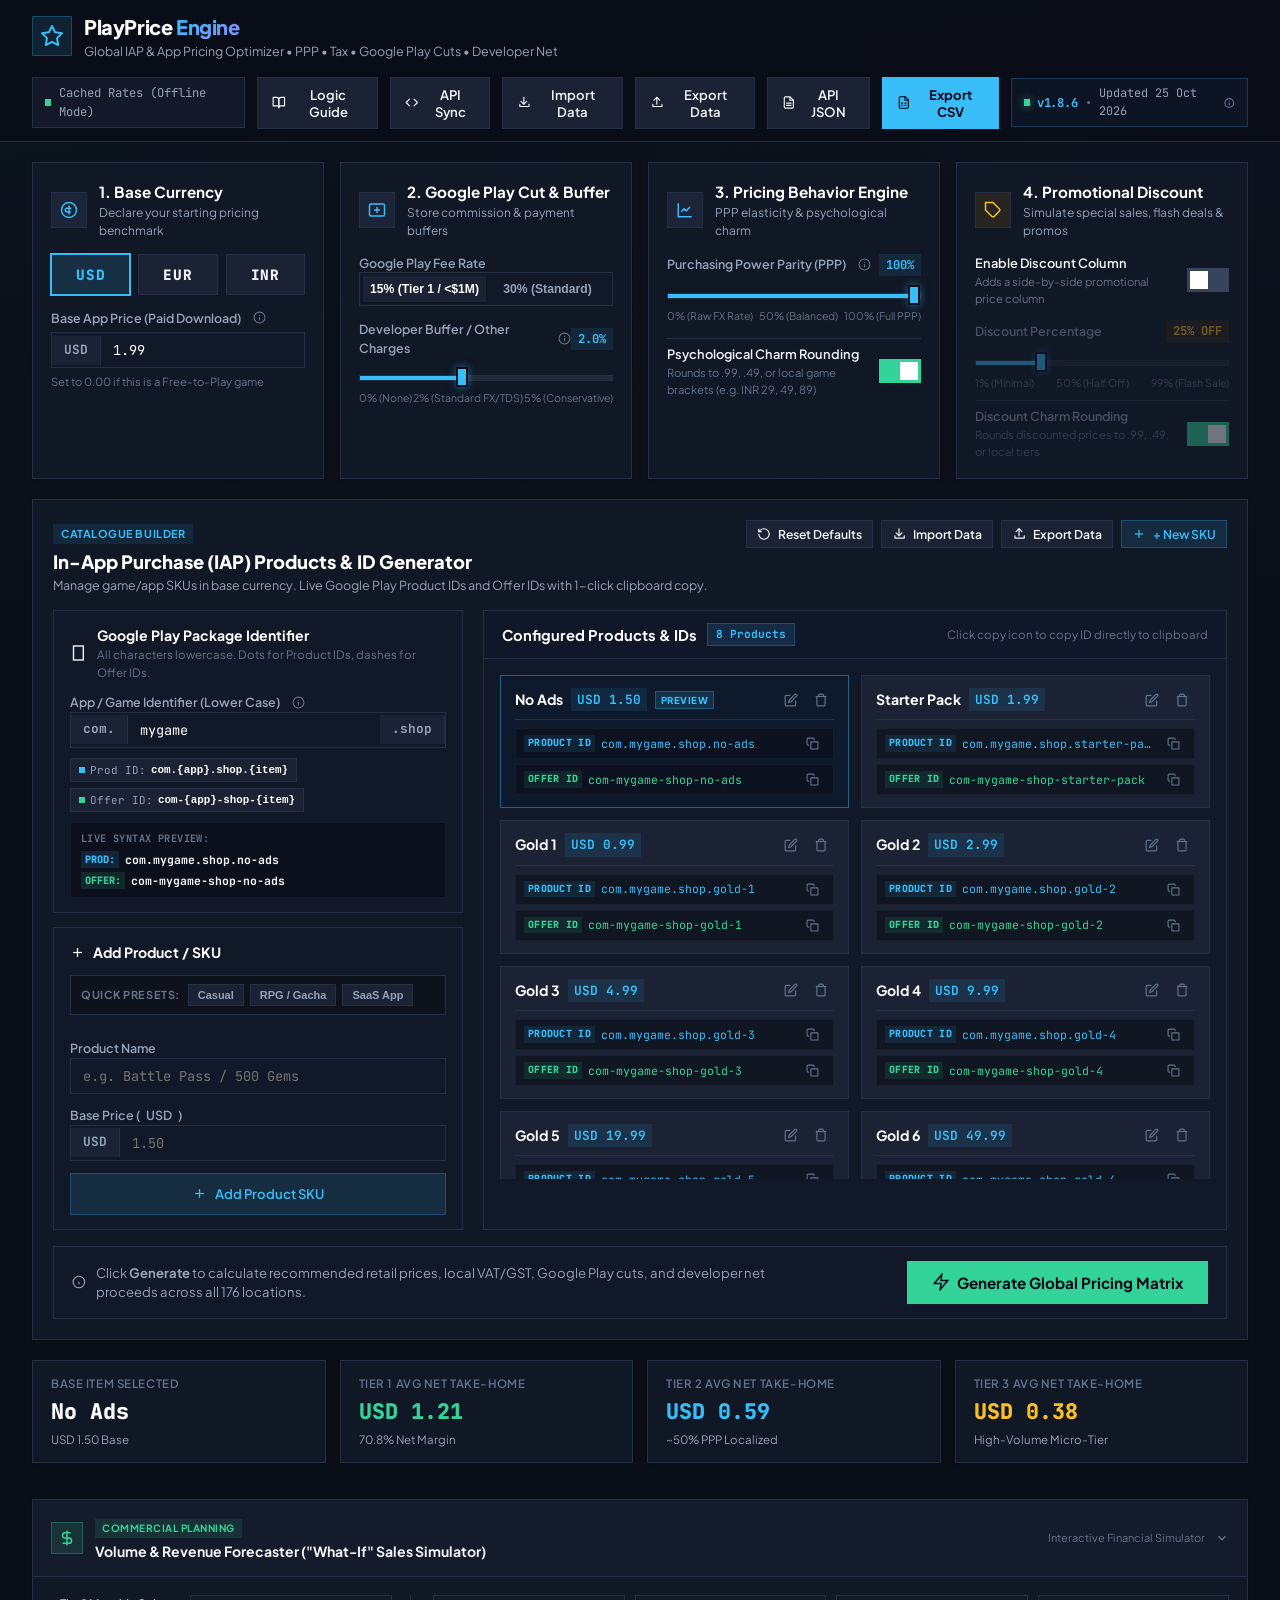
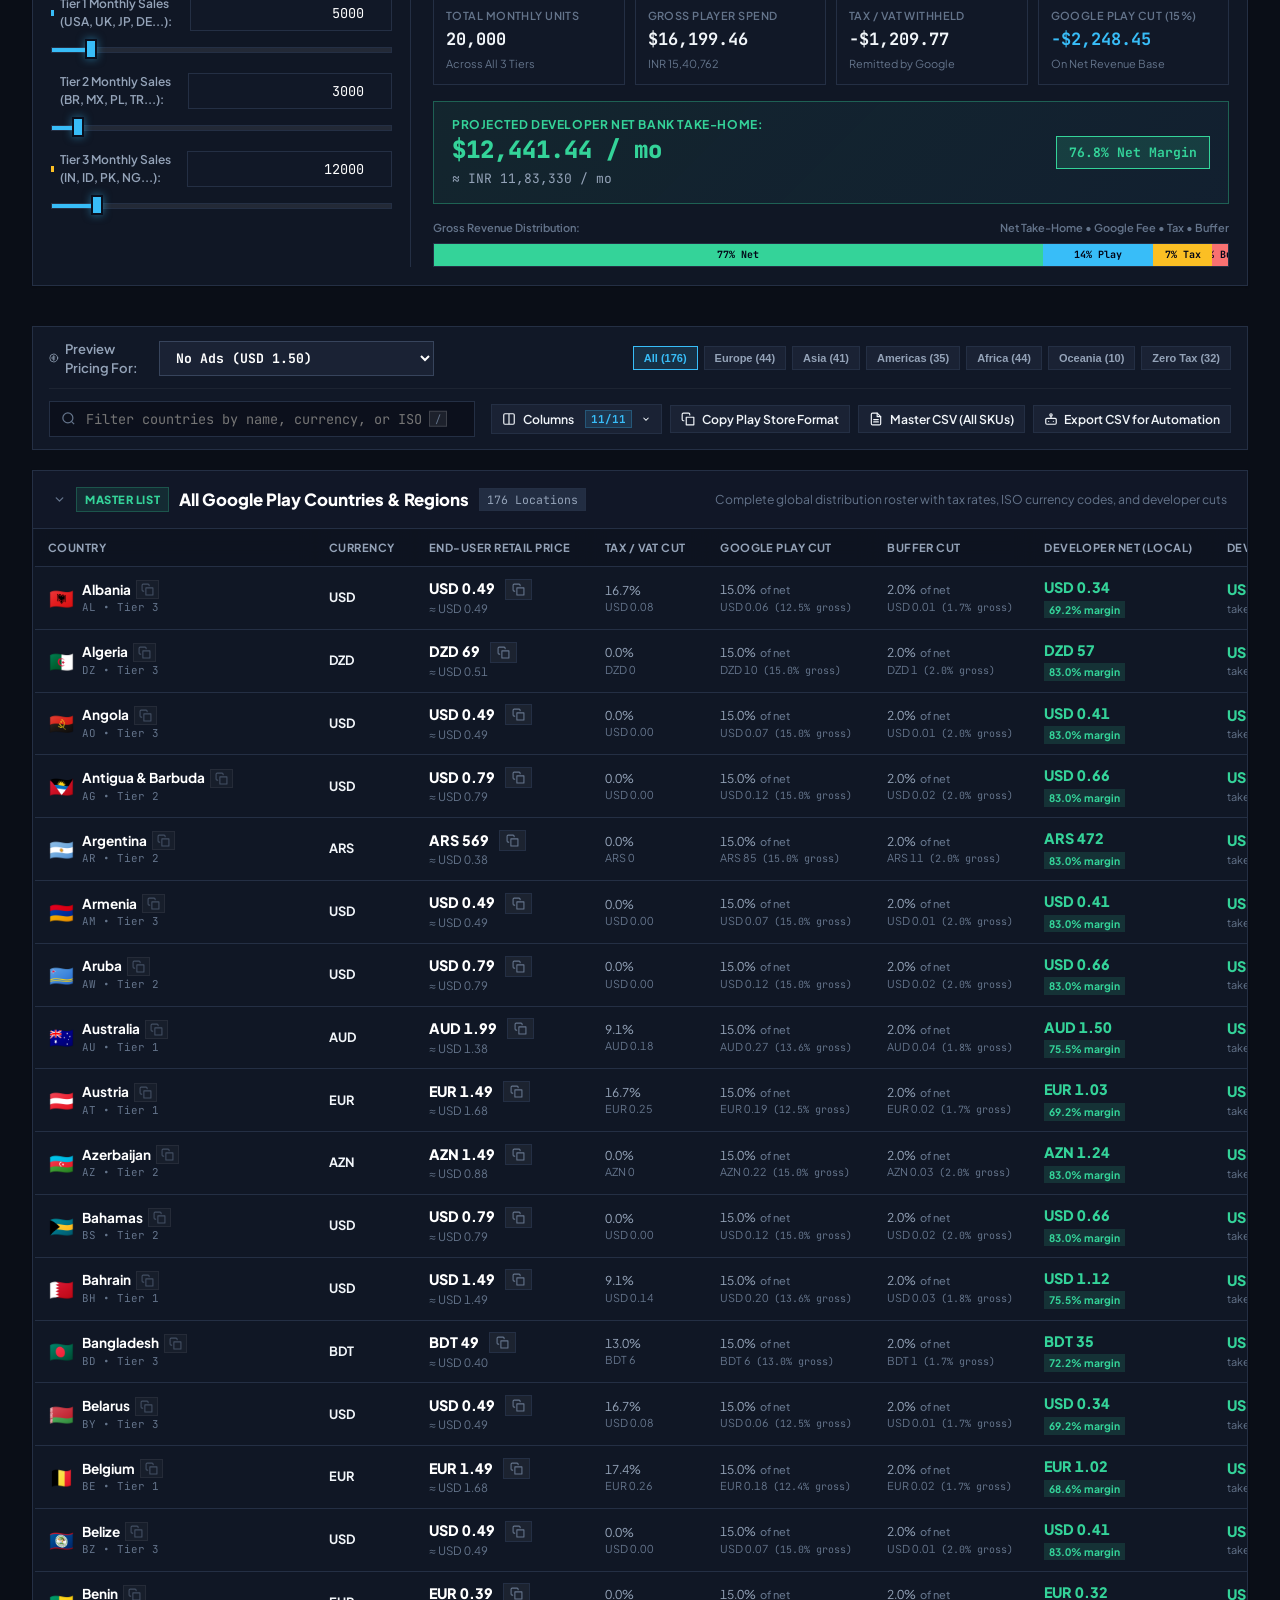
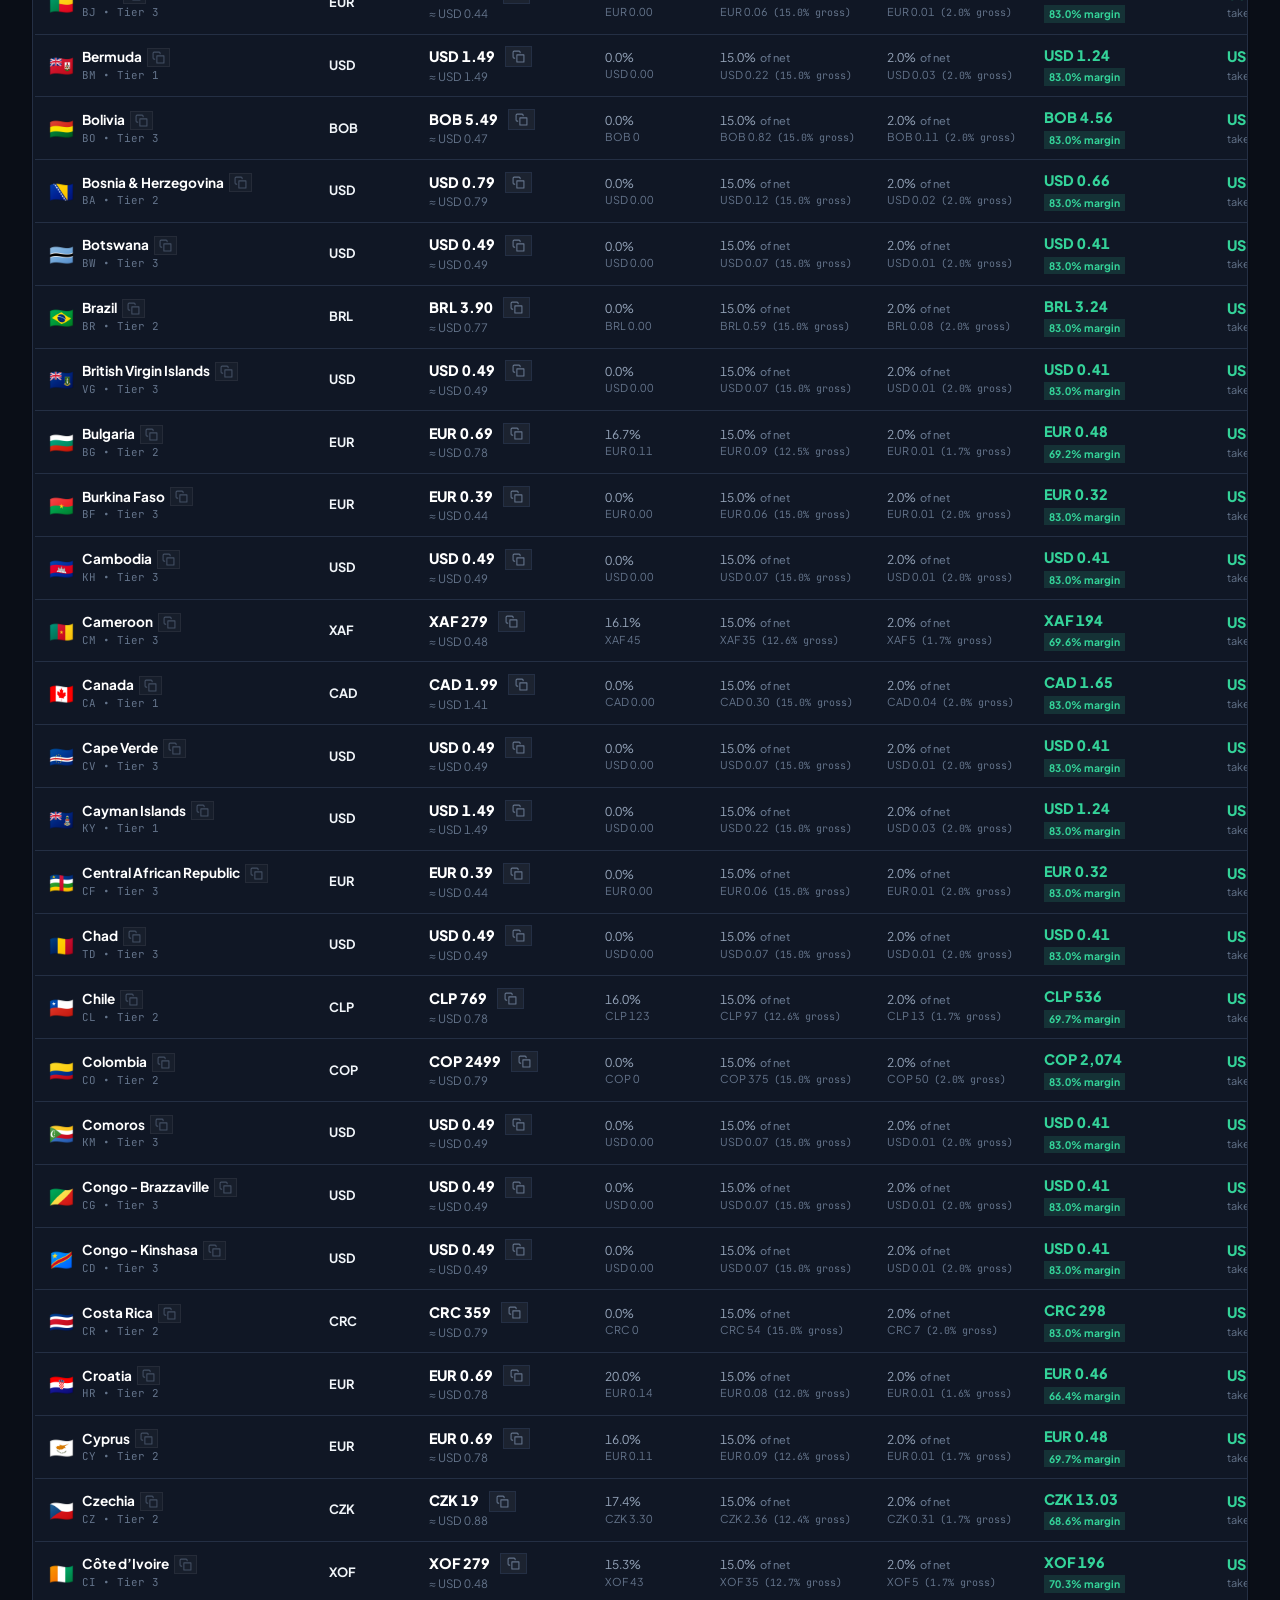
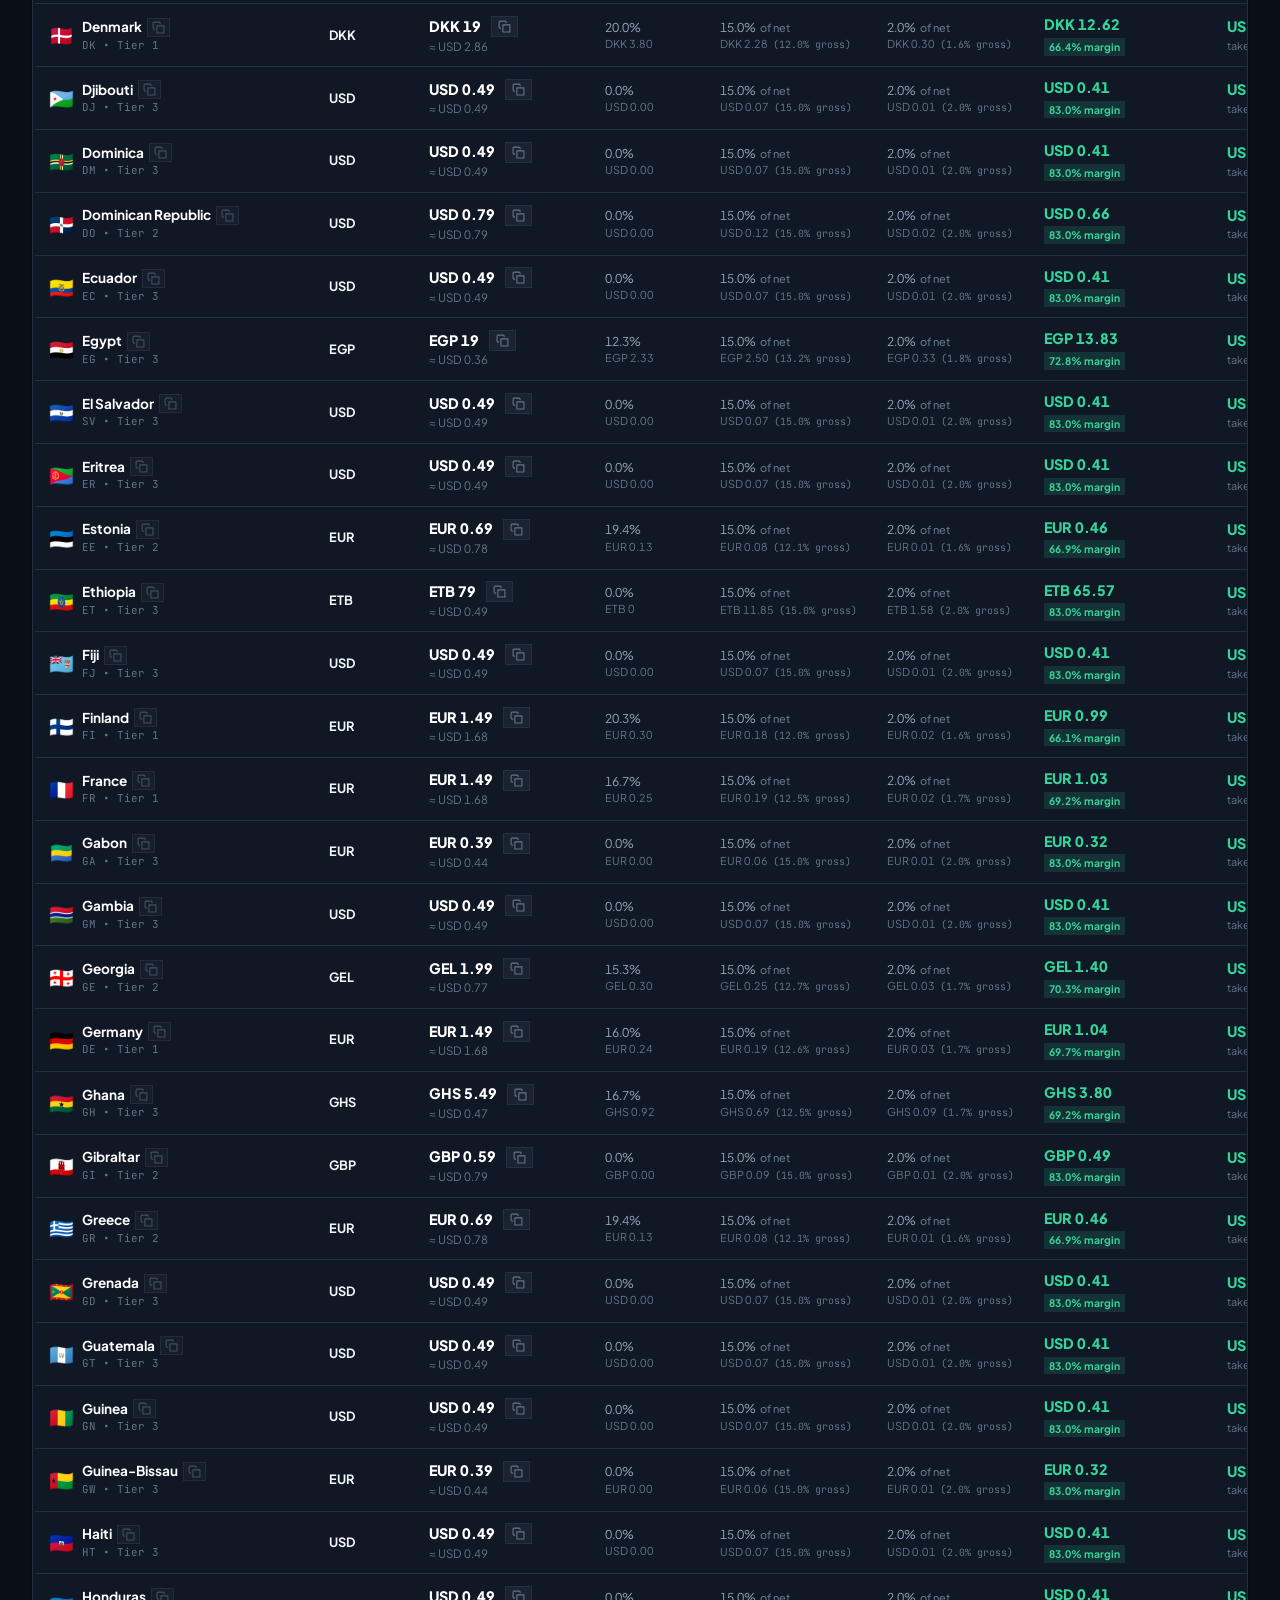
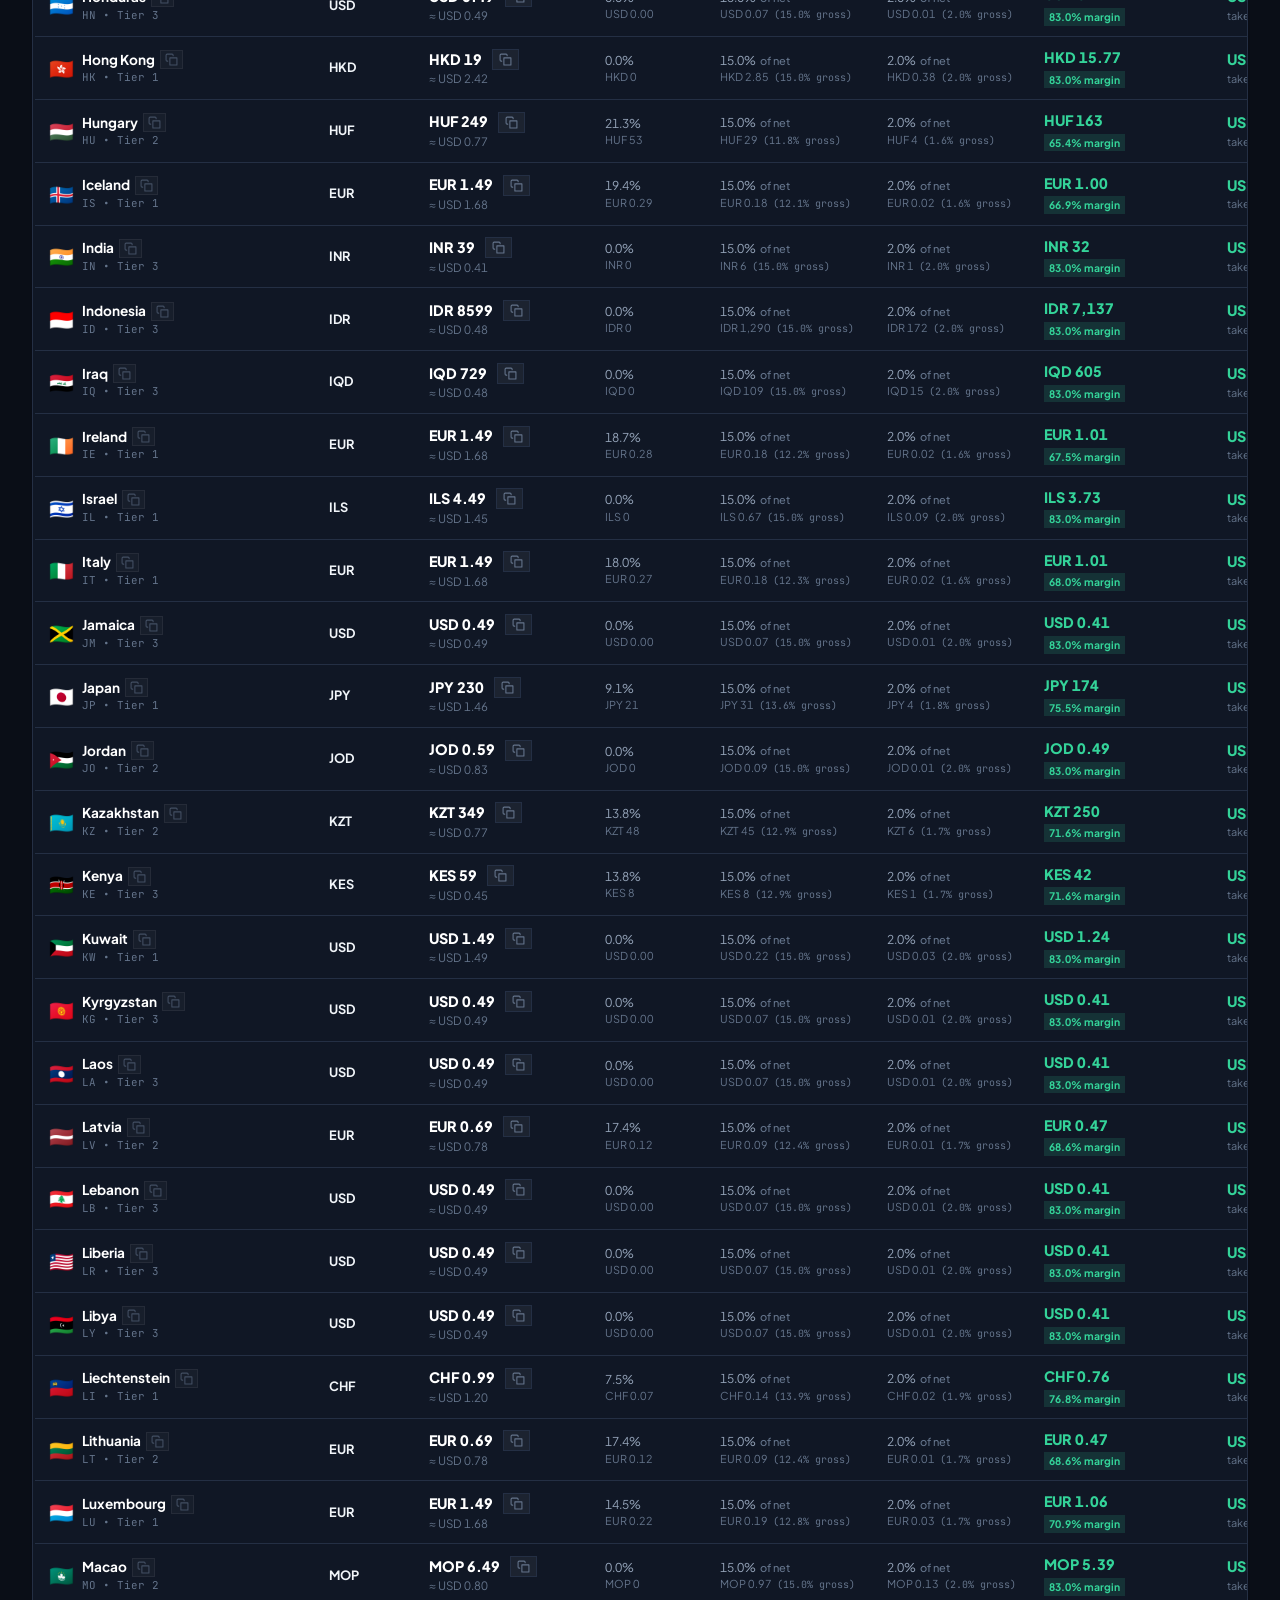
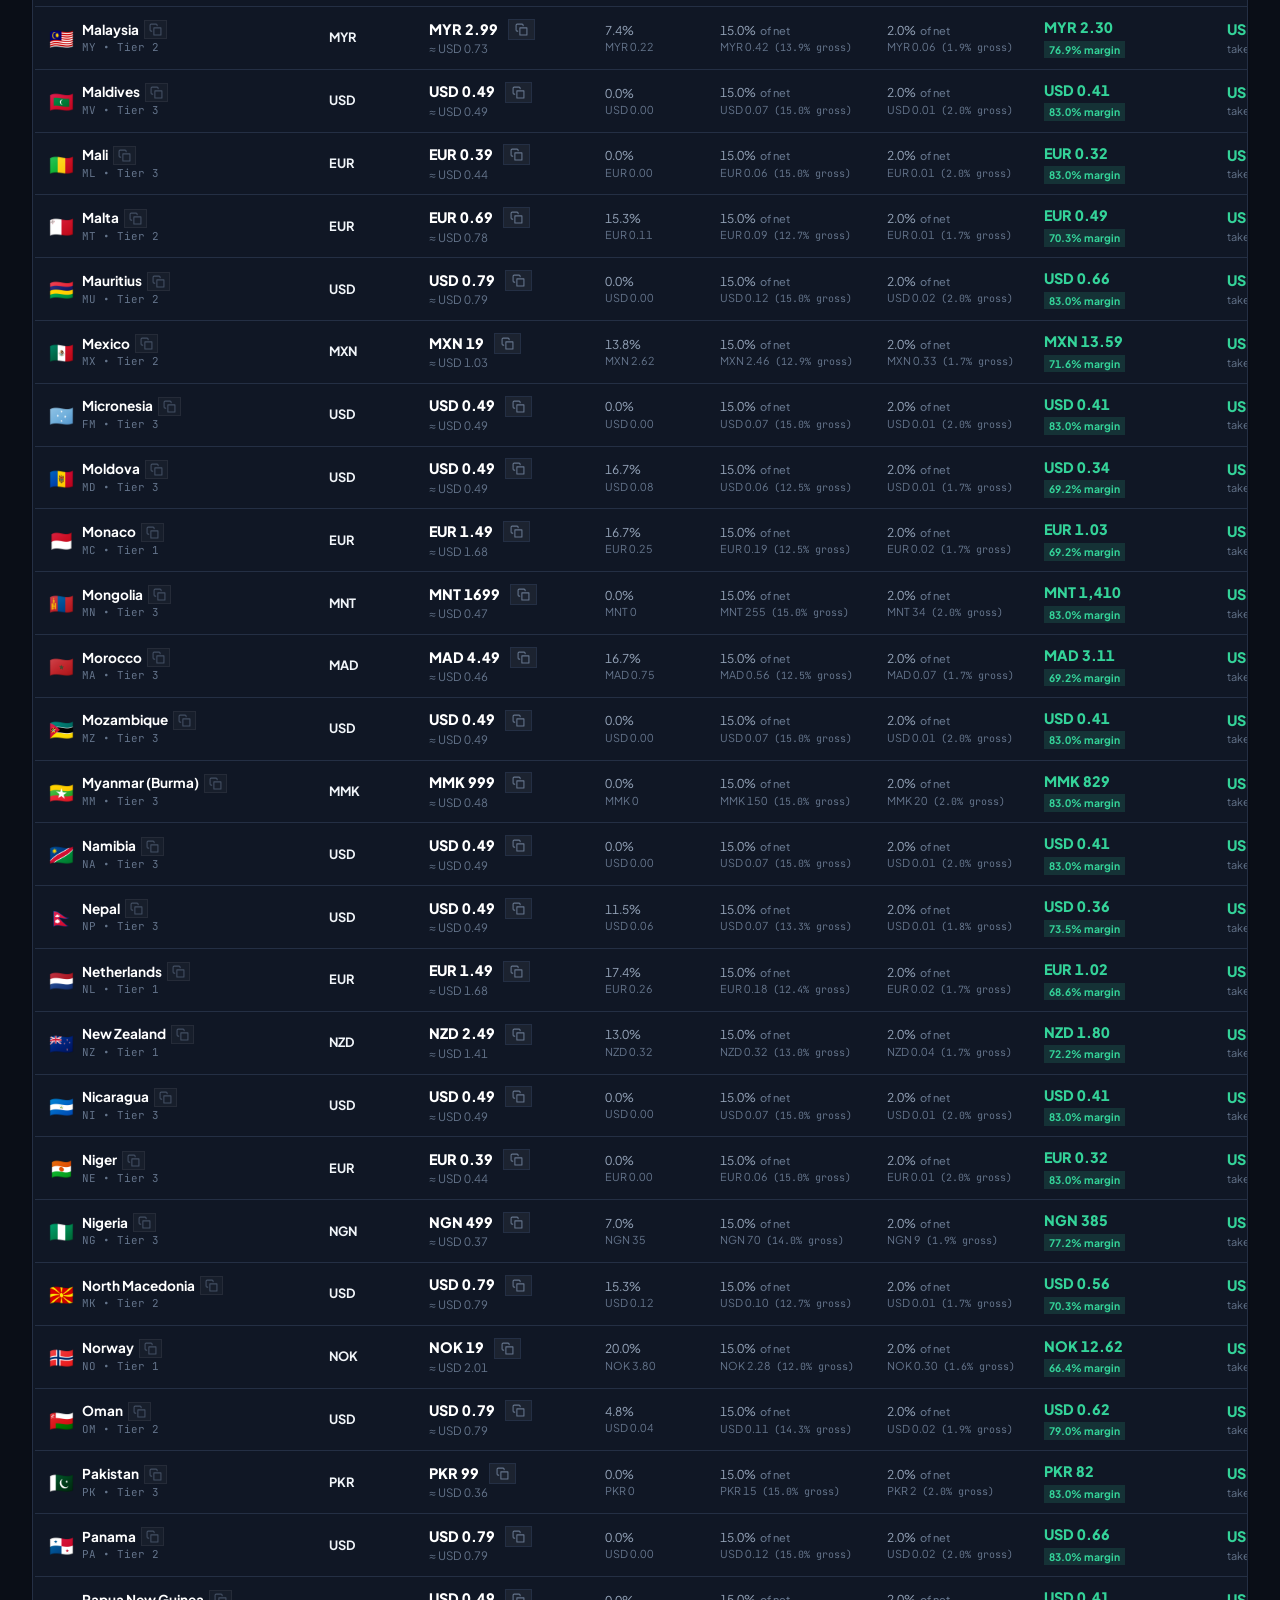
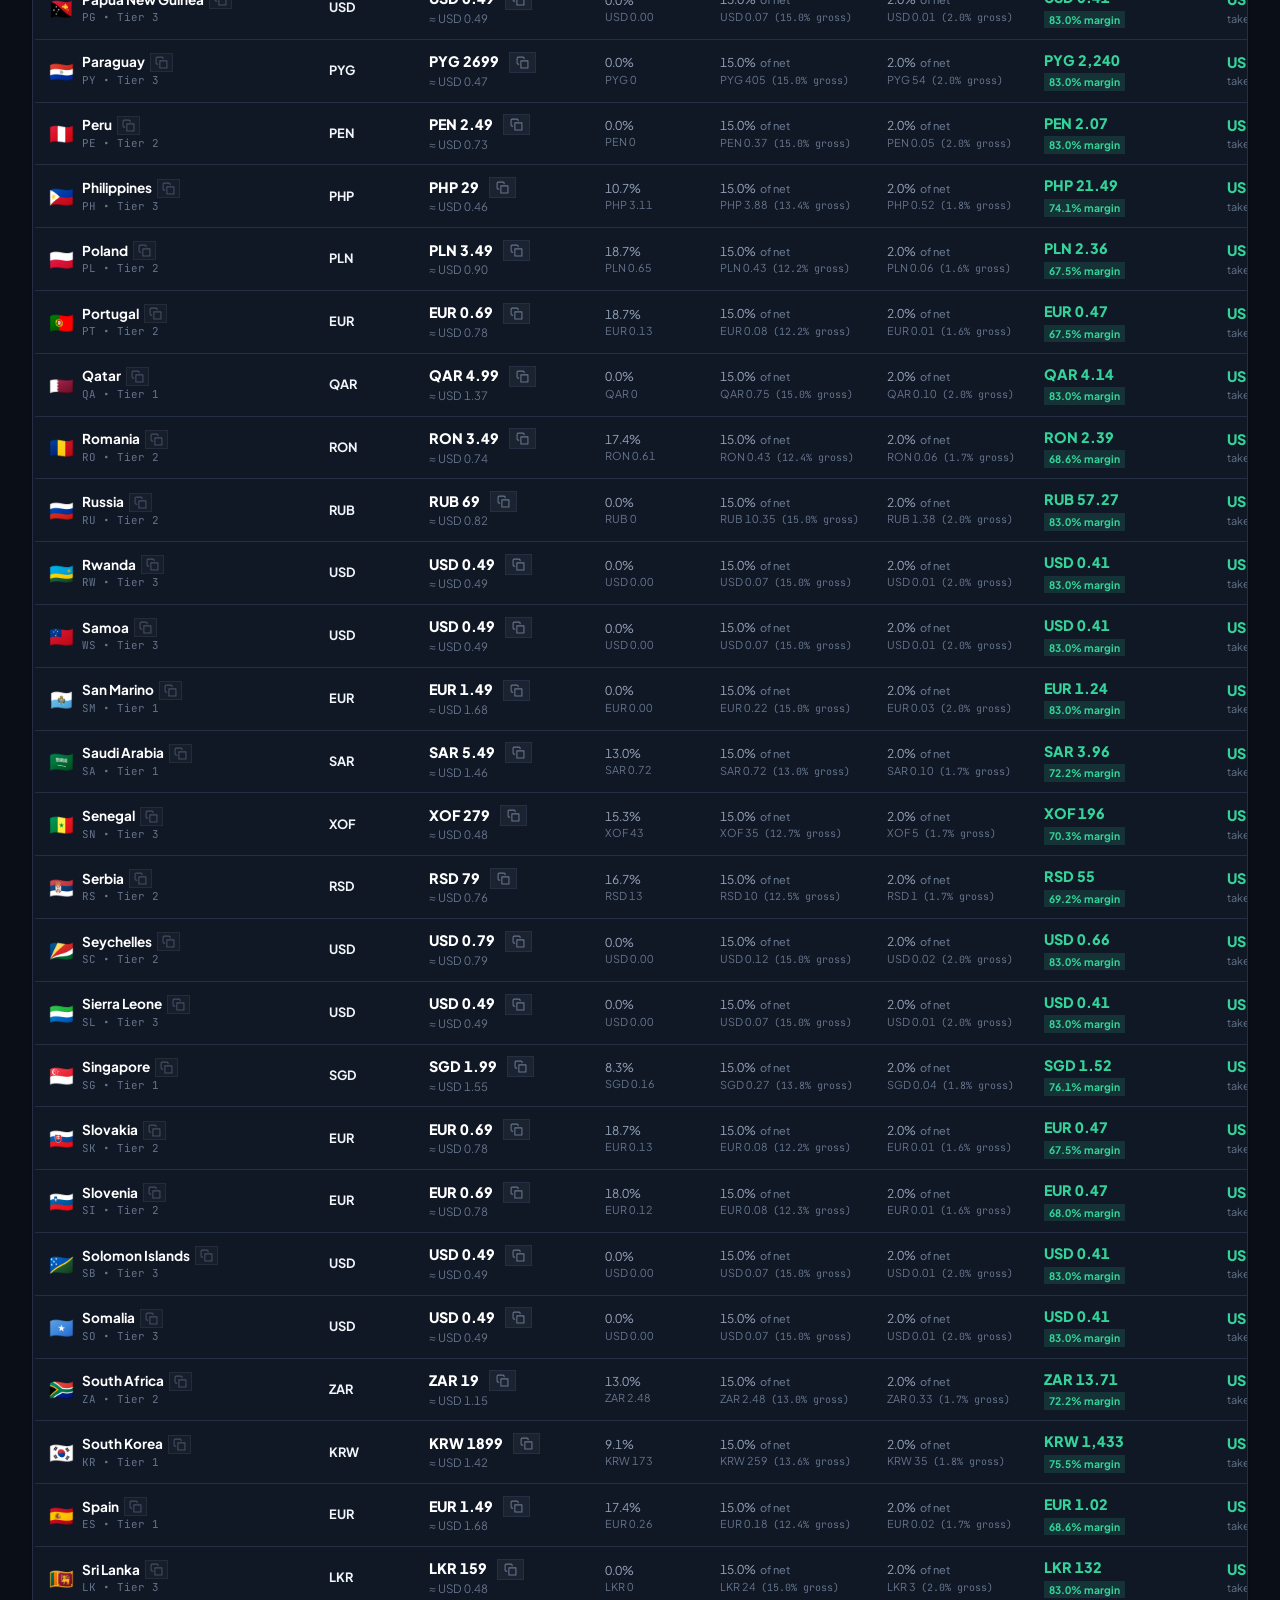
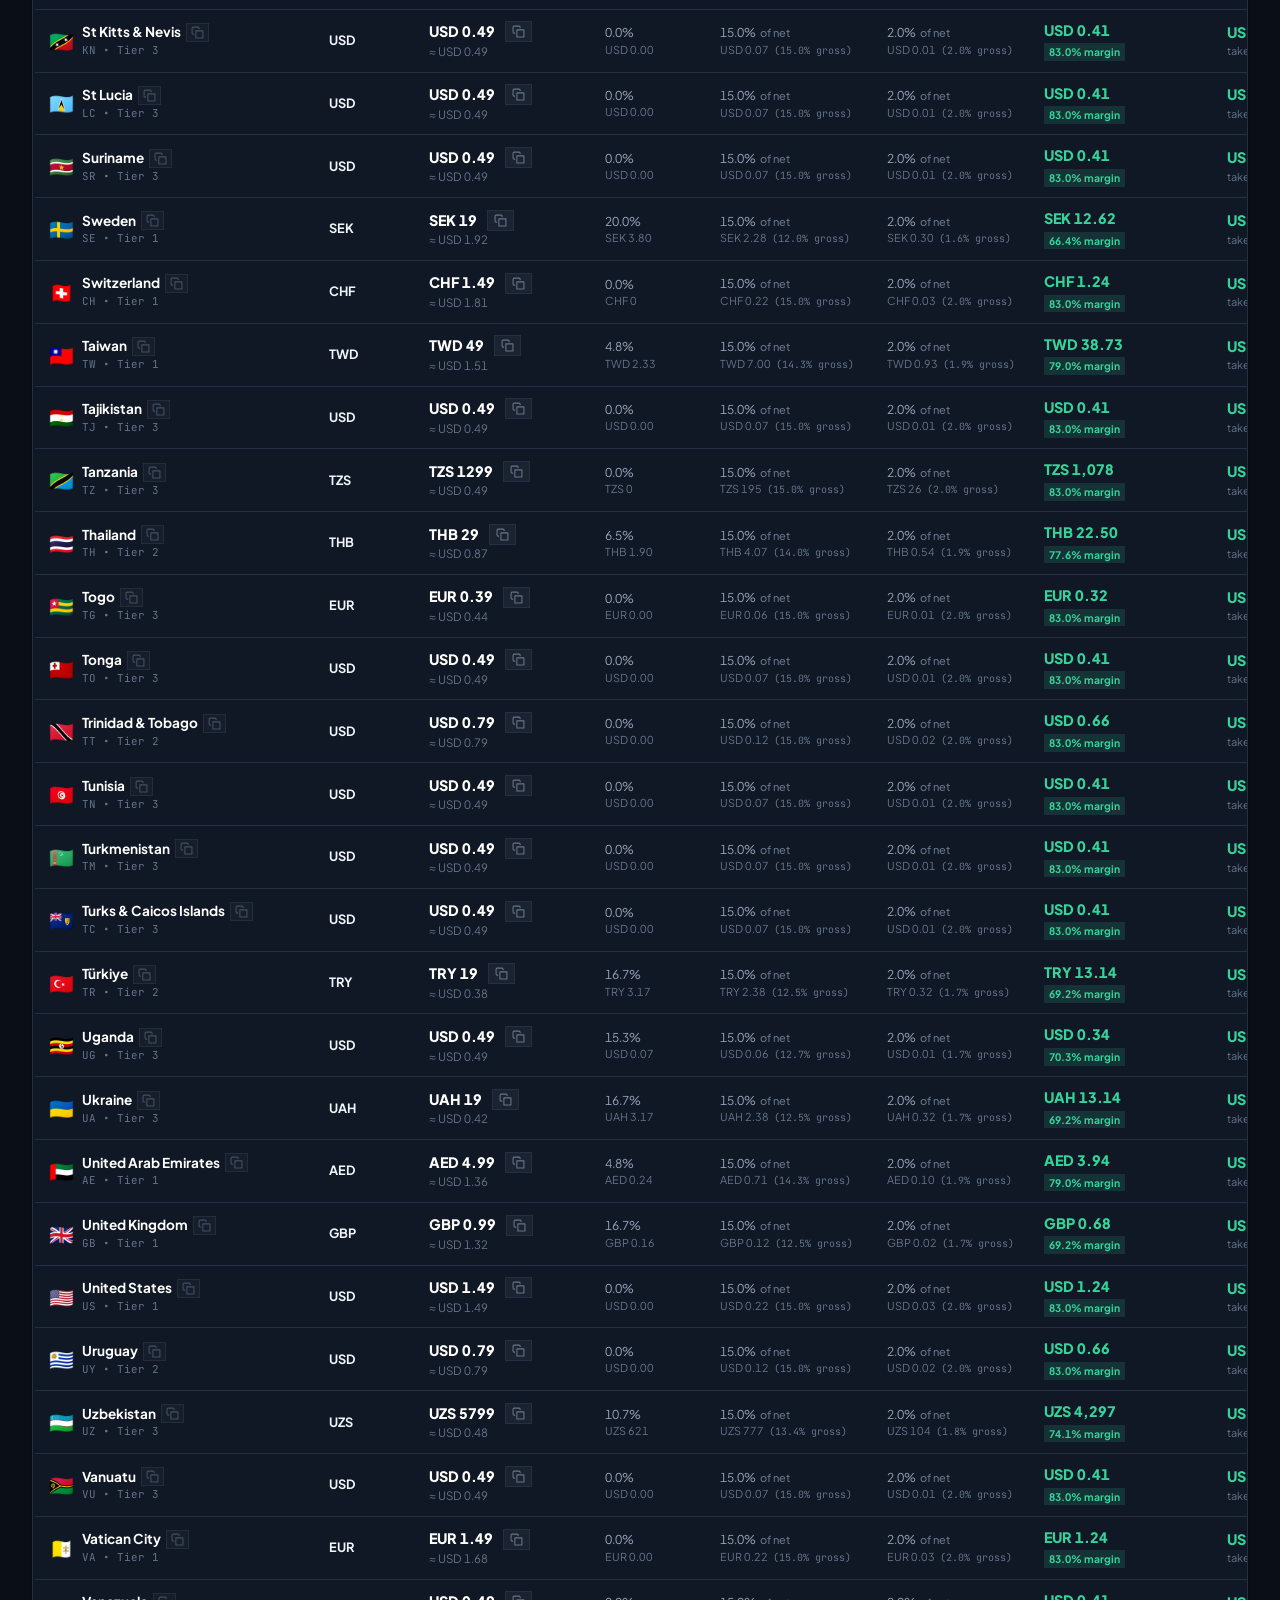
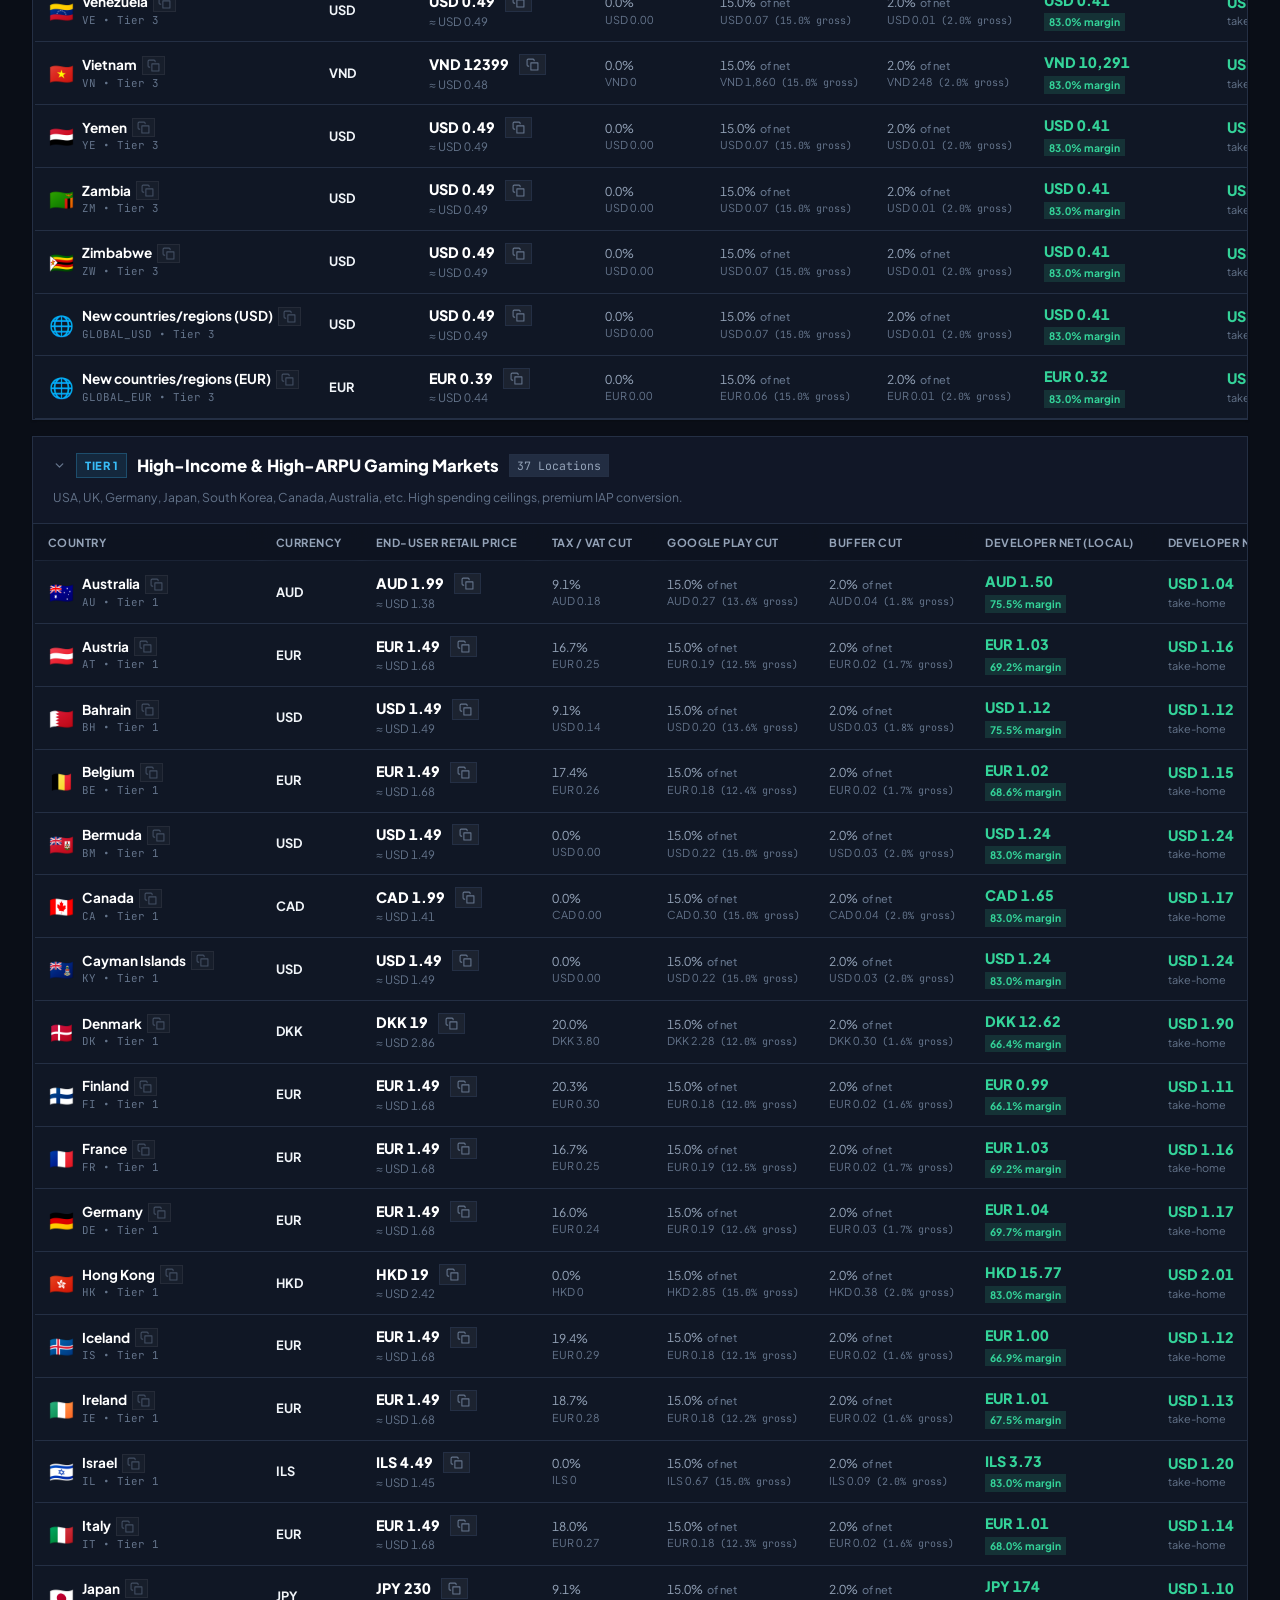
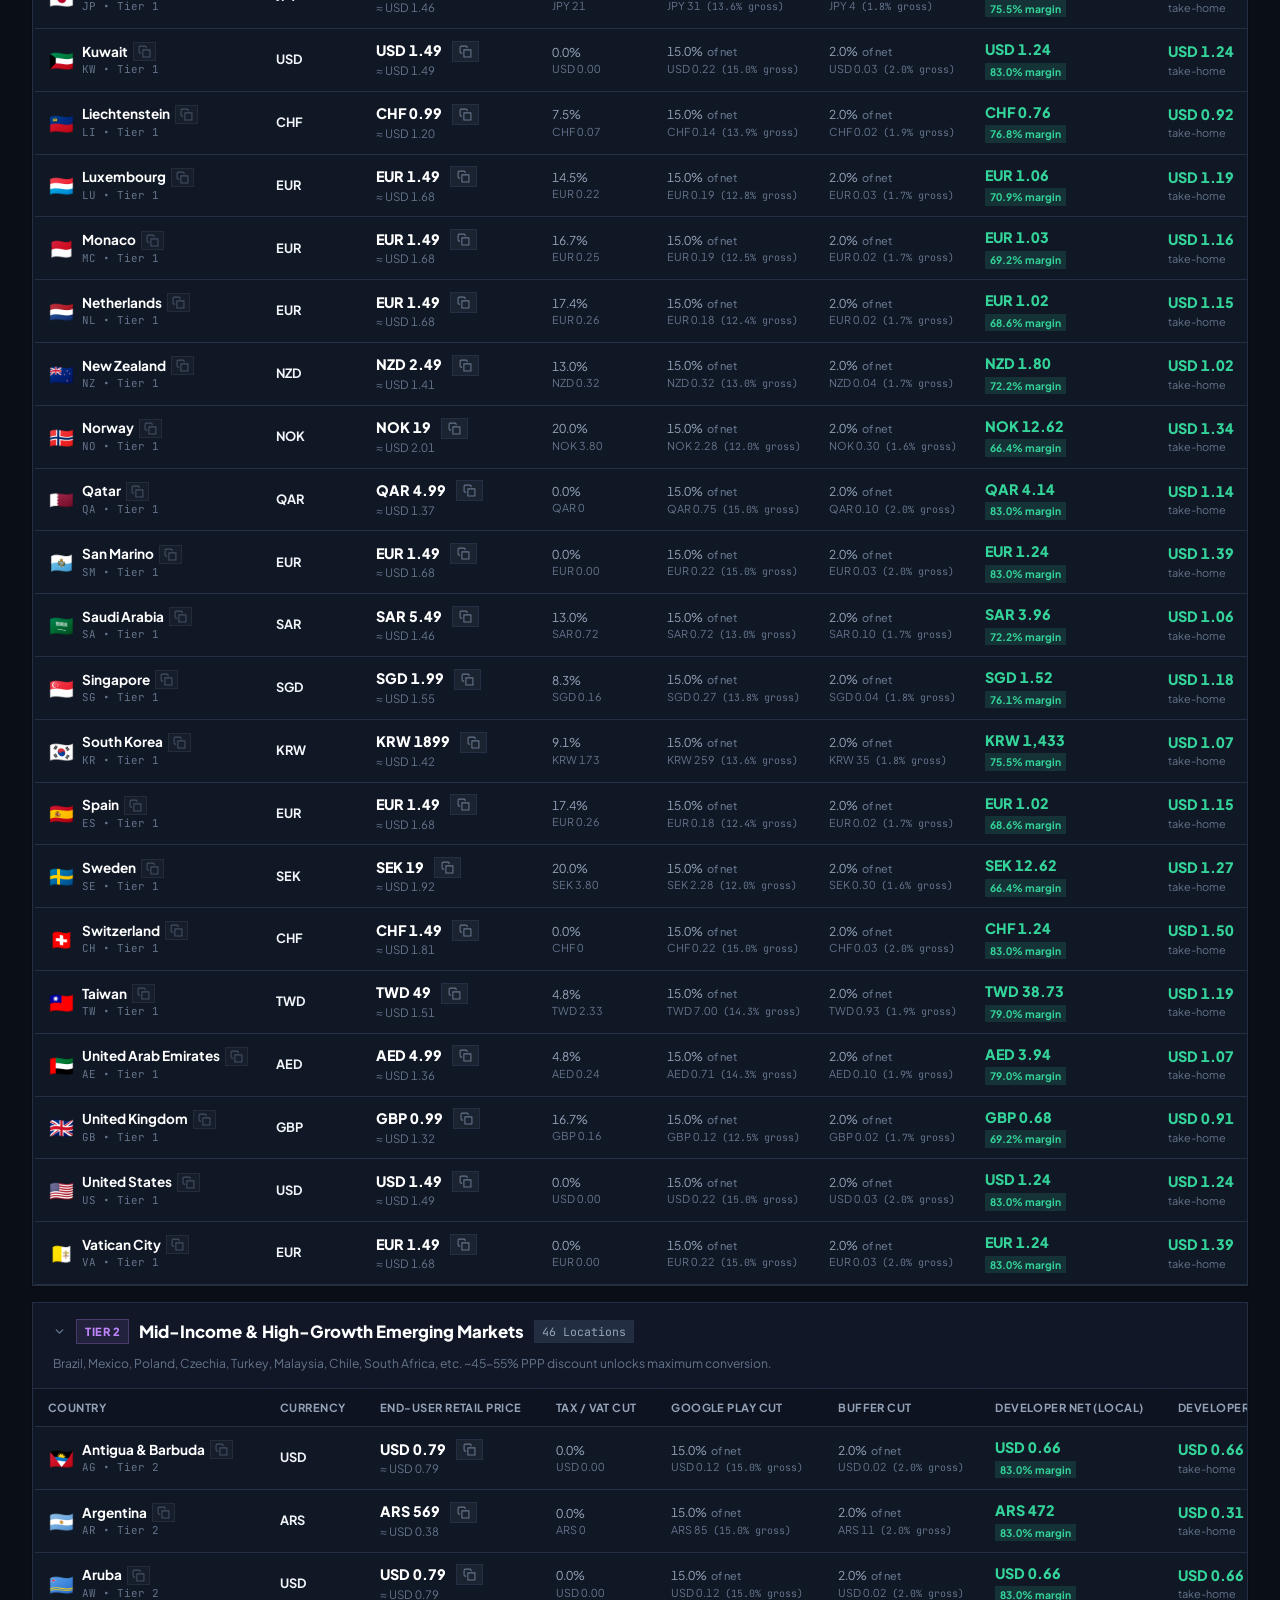
==== index.html @ 23df95f7 "feat(ui): complete UI/UX modernization of Python Automator and bump to v1.8.6 - Enable native Window" ====
<!DOCTYPE html>
<html lang="en">
<head>
  <meta charset="UTF-8">
  <meta name="viewport" content="width=device-width, initial-scale=1.0">
  <title>PlayPrice Engine • Global IAP & App Pricing Optimizer</title>
  <meta name="description" content="Decide mobile game and app IAP prices across 176+ countries with Purchasing Power Parity (PPP), local VAT/GST tax rates, Google Play commission, and developer net take-home calculation.">
  
  <!-- Modern Typography from Google Fonts -->
  <link rel="preconnect" href="https://fonts.googleapis.com">
  <link rel="preconnect" href="https://fonts.gstatic.com" crossorigin>
  <link href="https://fonts.googleapis.com/css2?family=Plus+Jakarta+Sans:wght@400;500;600;700;800&family=JetBrains+Mono:wght@400;500;600;700&display=swap" rel="stylesheet">
  
  <meta name="referrer" content="strict-origin-when-cross-origin">
  <meta http-equiv="X-Content-Type-Options" content="nosniff">
  
  <link rel="stylesheet" href="style.css">
</head>
<body>
  <!-- Header / Navigation -->
  <header class="app-header">
    <div class="header-container">
      <div class="brand">
        <div class="brand-icon">
          <svg width="24" height="24" viewBox="0 0 24 24" fill="none" stroke="currentColor" stroke-width="2" stroke-linecap="round" stroke-linejoin="round">
            <polygon points="12 2 15.09 8.26 22 9.27 17 14.14 18.18 21.02 12 17.77 5.82 21.02 7 14.14 2 9.27 8.91 8.26 12 2"></polygon>
          </svg>
        </div>
        <div>
          <h1 class="brand-title">PlayPrice <span class="gradient-text">Engine</span></h1>
          <p class="brand-subtitle">Global IAP &amp; App Pricing Optimizer • PPP • Tax • Google Play Cuts • Developer Net</p>
        </div>
      </div>

      <div class="header-actions">
        <div class="status-pill" id="fxStatusPill" title="Live exchange rate status">
          <span class="status-dot"></span>
          <span id="fxStatusText">Connecting Rates...</span>
        </div>
        <button class="btn btn-secondary" id="btnHelpModal" title="Learn the mathematical &amp; behavioural logic">
          <svg width="15" height="15" viewBox="0 0 24 24" fill="none" stroke="currentColor" stroke-width="2" stroke-linecap="round" stroke-linejoin="round"><path d="M2 3h6a4 4 0 0 1 4 4v14a3 3 0 0 0-3-3H2z"></path><path d="M22 3h-6a4 4 0 0 0-4 4v14a3 3 0 0 1 3-3h7z"></path></svg>
          Logic Guide
        </button>
        <button class="btn btn-secondary" id="btnApiSyncModal" title="Open Google Play Developer API Sync instructions &amp; CLI commands">
          <svg width="15" height="15" viewBox="0 0 24 24" fill="none" stroke="currentColor" stroke-width="2" stroke-linecap="round" stroke-linejoin="round"><polyline points="16 18 22 12 16 6"></polyline><polyline points="8 6 2 12 8 18"></polyline></svg>
          API Sync
        </button>
        <button class="btn btn-secondary" id="btnImportData" title="Import settings and catalogue data from JSON backup">
          <svg width="15" height="15" viewBox="0 0 24 24" fill="none" stroke="currentColor" stroke-width="2" stroke-linecap="round" stroke-linejoin="round"><path d="M21 15v4H5v-4"></path><polyline points="7 10 12 15 17 10"></polyline><line x1="12" y1="15" x2="12" y2="3"></line></svg>
          Import Data
        </button>
        <input type="file" id="importFileInput" accept=".json,application/json" style="display: none;">
        <button class="btn btn-secondary" id="btnExportData" title="Export all settings &amp; catalogue items to JSON backup">
          <svg width="15" height="15" viewBox="0 0 24 24" fill="none" stroke="currentColor" stroke-width="2" stroke-linecap="round" stroke-linejoin="round"><path d="M21 15v4H5v-4"></path><polyline points="17 8 12 3 7 8"></polyline><line x1="12" y1="3" x2="12" y2="15"></line></svg>
          Export Data
        </button>
        <button class="btn btn-secondary" id="btnExportApiJson" title="Export direct Google Play API JSON payload for active SKU">
          <svg width="15" height="15" viewBox="0 0 24 24" fill="none" stroke="currentColor" stroke-width="2" stroke-linecap="round" stroke-linejoin="round"><path d="M14 2H6a2 2 0 0 0-2 2v16a2 2 0 0 0 2 2h12a2 2 0 0 0 2-2V8z"></path><polyline points="14 2 14 8 20 8"></polyline><line x1="16" y1="13" x2="8" y2="13"></line><line x1="16" y1="17" x2="8" y2="17"></line></svg>
          API JSON
        </button>
        <button class="btn btn-primary" id="btnExportAllCsv" title="Export entire pricing matrix for active SKU to CSV">
          <svg width="15" height="15" viewBox="0 0 24 24" fill="none" stroke="currentColor" stroke-width="2" stroke-linecap="round" stroke-linejoin="round"><path d="M15 2H6a2 2 0 0 0-2 2v16a2 2 0 0 0 2 2h12a2 2 0 0 0 2-2V7Z"></path><path d="M14 2v6h6"></path><path d="M8 13h2"></path><path d="M14 13h2"></path><path d="M8 17h2"></path><path d="M14 17h2"></path></svg>
          Export CSV
        </button>

        <!-- Semantic Version & Telemetry Badge -->
        <div class="header-version-pill" id="headerVersionPill" role="button" tabindex="0" title="Click to view Version History &amp; Changelog">
          <span class="version-dot"></span>
          <span class="version-tag" id="appVersionText">v1.8.6</span>
          <span class="version-sep">•</span>
          <span class="version-date" id="lastUpdatedDateText">Updated 25 Oct 2026</span>
          <svg width="12" height="12" viewBox="0 0 24 24" fill="none" stroke="currentColor" stroke-width="2.5" stroke-linecap="round" stroke-linejoin="round" class="version-info-icon"><circle cx="12" cy="12" r="10"></circle><line x1="12" y1="16" x2="12" y2="12"></line><line x1="12" y1="8" x2="12.01" y2="8"></line></svg>
        </div>
      </div>
    </div>
  </header>

  <!-- Main Content Container (Edge to Edge Fluid Layout) -->
  <main class="main-container">
    
    <!-- Top Strategic Parameters Banner (4 Cards Grid) -->
    <section class="config-grid">
      
      <!-- Card 1: Base Currency & App Price -->
      <div class="config-card">
        <div class="card-header">
          <div class="card-icon">
            <svg width="18" height="18" viewBox="0 0 24 24" fill="none" stroke="currentColor" stroke-width="2"><circle cx="12" cy="12" r="10"></circle><path d="M12 6v12M15 9.5H9.5a2.5 2.5 0 0 0 0 5h5"></path></svg>
          </div>
          <div>
            <h3>1. Base Currency</h3>
            <p>Declare your starting pricing benchmark</p>
          </div>
        </div>

        <div class="currency-selector" id="baseCurrencySelector">
          <button type="button" class="currency-btn active" data-currency="USD">
            <span class="curr-code">USD</span>
          </button>
          <button type="button" class="currency-btn" data-currency="EUR">
            <span class="curr-code">EUR</span>
          </button>
          <button type="button" class="currency-btn" data-currency="INR">
            <span class="curr-code">INR</span>
          </button>
        </div>

        <div class="input-field-group">
          <label for="appPriceInput">
            <span>Base App Price (Paid Download)</span>
            <span class="tooltip-trigger" title="For free games with only IAP, set this to 0.00">
              <svg width="13" height="13" viewBox="0 0 24 24" fill="none" stroke="currentColor" stroke-width="2" stroke-linecap="round" stroke-linejoin="round"><circle cx="12" cy="12" r="10"></circle><line x1="12" y1="16" x2="12" y2="12"></line><line x1="12" y1="8" x2="12.01" y2="8"></line></svg>
            </span>
          </label>
          <div class="input-addon-box">
            <span class="input-addon-tag baseCurrCode" id="appPriceSymbol">USD</span>
            <input type="number" id="appPriceInput" step="0.01" min="0" value="1.99" placeholder="1.99">
          </div>
          <span class="input-hint">Set to 0.00 if this is a Free-to-Play game</span>
        </div>
      </div>

      <!-- Card 2: Commission & Developer Deductions -->
      <div class="config-card">
        <div class="card-header">
          <div class="card-icon">
            <svg width="18" height="18" viewBox="0 0 24 24" fill="none" stroke="currentColor" stroke-width="2"><rect x="2" y="4" width="20" height="16" rx="2"></rect><line x1="12" y1="8" x2="12" y2="16"></line><line x1="8" y1="12" x2="16" y2="12"></line></svg>
          </div>
          <div>
            <h3>2. Google Play Cut &amp; Buffer</h3>
            <p>Store commission &amp; payment buffers</p>
          </div>
        </div>

        <div class="form-row">
          <label>Google Play Fee Rate</label>
          <div class="toggle-group" id="googlePlayFeeToggle">
            <button type="button" class="toggle-btn active" data-fee="0.15">15% (Tier 1 / &lt;$1M)</button>
            <button type="button" class="toggle-btn" data-fee="0.30">30% (Standard)</button>
          </div>
        </div>

        <div class="form-row">
          <div class="slider-header">
            <label for="bufferFeeRange">
              Developer Buffer / Other Charges
              <span class="tooltip-trigger" title="Covers Indian 0.1% TDS (Sec 194O), forex conversion margin, or transaction fees">
                <svg width="13" height="13" viewBox="0 0 24 24" fill="none" stroke="currentColor" stroke-width="2" stroke-linecap="round" stroke-linejoin="round"><circle cx="12" cy="12" r="10"></circle><line x1="12" y1="16" x2="12" y2="12"></line><line x1="12" y1="8" x2="12.01" y2="8"></line></svg>
              </span>
            </label>
            <span class="slider-badge" id="bufferFeeDisplay">2.0%</span>
          </div>
          <input type="range" id="bufferFeeRange" min="0" max="5" step="0.1" value="2.0">
          <div class="range-labels">
            <span>0% (None)</span>
            <span>2% (Standard FX/TDS)</span>
            <span>5% (Conservative)</span>
          </div>
        </div>
      </div>

      <!-- Card 3: Purchasing Power & Psychology -->
      <div class="config-card">
        <div class="card-header">
          <div class="card-icon">
            <svg width="18" height="18" viewBox="0 0 24 24" fill="none" stroke="currentColor" stroke-width="2"><path d="M3 3v18h18"></path><path d="M18.7 8l-5.1 5.2-2.8-2.7L7 14.3"></path></svg>
          </div>
          <div>
            <h3>3. Pricing Behavior Engine</h3>
            <p>PPP elasticity &amp; psychological charm</p>
          </div>
        </div>

        <div class="form-row">
          <div class="slider-header">
            <label for="pppStrengthRange">
              Purchasing Power Parity (PPP)
              <span class="tooltip-trigger" title="100% applies full regional purchasing power adjustments. 0% uses raw unadjusted exchange rates.">
                <svg width="13" height="13" viewBox="0 0 24 24" fill="none" stroke="currentColor" stroke-width="2" stroke-linecap="round" stroke-linejoin="round"><circle cx="12" cy="12" r="10"></circle><line x1="12" y1="16" x2="12" y2="12"></line><line x1="12" y1="8" x2="12.01" y2="8"></line></svg>
              </span>
            </label>
            <span class="slider-badge" id="pppStrengthDisplay">100%</span>
          </div>
          <input type="range" id="pppStrengthRange" min="0" max="100" step="5" value="100">
          <div class="range-labels">
            <span>0% (Raw FX Rate)</span>
            <span>50% (Balanced)</span>
            <span>100% (Full PPP)</span>
          </div>
        </div>

        <div class="toggle-field">
          <div>
            <span class="toggle-label">Psychological Charm Rounding</span>
            <span class="toggle-desc">Rounds to .99, .49, or local game brackets (e.g. INR 29, 49, 89)</span>
          </div>
          <label class="switch">
            <input type="checkbox" id="charmRoundingToggle" checked>
            <span class="slider round"></span>
          </label>
        </div>
      </div>

      <!-- Card 4: Promotional Discount Simulator -->
      <div class="config-card">
        <div class="card-header">
          <div class="card-icon" style="color: var(--accent-amber); background: rgba(245, 158, 11, 0.1);">
            <svg width="18" height="18" viewBox="0 0 24 24" fill="none" stroke="currentColor" stroke-width="2"><path d="M20.59 13.41l-7.17 7.17a2 2 0 0 1-2.83 0L2 12V2h10l8.59 8.59a2 2 0 0 1 0 2.82z"></path><line x1="7" y1="7" x2="7.01" y2="7"></line></svg>
          </div>
          <div>
            <h3>4. Promotional Discount</h3>
            <p>Simulate special sales, flash deals &amp; promos</p>
          </div>
        </div>

        <div class="toggle-field" style="border-top: none; padding-top: 0;">
          <div>
            <label for="discountEnableToggle" class="toggle-label" style="cursor: pointer;">Enable Discount Column</label>
            <span class="toggle-desc">Adds a side-by-side promotional price column</span>
          </div>
          <label class="switch" for="discountEnableToggle">
            <input type="checkbox" id="discountEnableToggle">
            <span class="slider round"></span>
          </label>
        </div>

        <div class="form-row" id="discountControlsRow" style="opacity: 0.4; pointer-events: none; transition: opacity 0.2s;">
          <div class="slider-header">
            <label for="discountRateRange">Discount Percentage</label>
            <span class="slider-badge" id="discountRateDisplay" style="color: var(--accent-amber); background: rgba(245, 158, 11, 0.12);">25% OFF</span>
          </div>
          <input type="range" id="discountRateRange" min="1" max="99" step="1" value="25">
          <div class="range-labels">
            <span>1% (Minimal)</span>
            <span>50% (Half Off)</span>
            <span>99% (Flash Sale)</span>
          </div>

          <div class="toggle-field" style="margin-top: 10px;">
            <div>
              <label for="discountCharmToggle" class="toggle-label" style="cursor: pointer;">Discount Charm Rounding</label>
              <span class="toggle-desc">Rounds discounted prices to .99, .49, or local tiers</span>
            </div>
            <label class="switch" for="discountCharmToggle">
              <input type="checkbox" id="discountCharmToggle" checked>
              <span class="slider round"></span>
            </label>
          </div>
        </div>
      </div>

    </section>

    <!-- Catalogue Builder Section -->
    <section class="catalogue-section">
      <div class="catalogue-card">
        <div class="section-top-bar">
          <div>
            <div class="badge-pill">Catalogue Builder</div>
            <h2 class="section-title">In-App Purchase (IAP) Products &amp; ID Generator</h2>
            <p class="section-desc">Manage game/app SKUs in base currency. Live Google Play Product IDs and Offer IDs with 1-click clipboard copy.</p>
          </div>
          <div class="catalogue-actions">
            <button class="btn btn-secondary btn-sm" id="btnResetCatalogue" title="Restore default mobile game IAP items">
              <svg width="14" height="14" viewBox="0 0 24 24" fill="none" stroke="currentColor" stroke-width="2"><path d="M3 12a9 9 0 1 0 9-9 9.75 9.75 0 0 0-6.74 2.74L3 8"></path><path d="M3 3v5h5"></path></svg>
              Reset Defaults
            </button>
            <button class="btn btn-secondary btn-sm" id="btnImportDataCat" title="Import catalogue &amp; settings from JSON file">
              <svg width="14" height="14" viewBox="0 0 24 24" fill="none" stroke="currentColor" stroke-width="2" stroke-linecap="round" stroke-linejoin="round"><path d="M21 15v4H5v-4"></path><polyline points="7 10 12 15 17 10"></polyline><line x1="12" y1="15" x2="12" y2="3"></line></svg>
              Import Data
            </button>
            <button class="btn btn-secondary btn-sm" id="btnExportDataCat" title="Export catalogue &amp; settings to JSON file">
              <svg width="14" height="14" viewBox="0 0 24 24" fill="none" stroke="currentColor" stroke-width="2" stroke-linecap="round" stroke-linejoin="round"><path d="M21 15v4H5v-4"></path><polyline points="17 8 12 3 7 8"></polyline><line x1="12" y1="3" x2="12" y2="15"></line></svg>
              Export Data
            </button>
            <button class="btn btn-accent btn-sm" id="btnQuickAdd">
              <svg width="14" height="14" viewBox="0 0 24 24" fill="none" stroke="currentColor" stroke-width="2"><line x1="12" y1="5" x2="12" y2="19"></line><line x1="5" y1="12" x2="19" y2="12"></line></svg>
              + New SKU
            </button>
          </div>
        </div>

        <!-- Catalogue 2-Column Split Layout -->
        <div class="catalogue-split-layout">

          <!-- Left Column: Settings, App Identifier & Add Item Form -->
          <div class="catalogue-left-panel">
            
            <!-- App Name / Package Identifier for IAP IDs -->
            <div class="app-id-config-card">
              <div class="app-id-header">
                <div class="app-id-title-group">
                  <svg width="18" height="18" viewBox="0 0 24 24" fill="none" stroke="currentColor" stroke-width="2" class="text-accent"><rect x="5" y="2" width="14" height="20"></rect><line x1="12" y1="18" x2="12.01" y2="18"></line></svg>
                  <div>
                    <h3 class="app-id-title">Google Play Package Identifier</h3>
                    <p class="app-id-desc">All characters lowercase. Dots for Product IDs, dashes for Offer IDs.</p>
                  </div>
                </div>
              </div>
              <div class="app-id-body">
                <div class="form-group">
                  <label for="appNameInput">
                    <span>App / Game Identifier (Lower Case)</span>
                    <span class="tooltip-trigger" title="All IDs are automatically converted to lowercase. For example, 'MyGame' or 'space runner' becomes 'mygame' or 'space-runner'.">
                      <svg width="13" height="13" viewBox="0 0 24 24" fill="none" stroke="currentColor" stroke-width="2" stroke-linecap="round" stroke-linejoin="round"><circle cx="12" cy="12" r="10"></circle><line x1="12" y1="16" x2="12" y2="12"></line><line x1="12" y1="8" x2="12.01" y2="8"></line></svg>
                    </span>
                  </label>
                  <div class="input-addon-box">
                    <span class="input-addon-tag">com.</span>
                    <input type="text" id="appNameInput" value="mygame" placeholder="e.g. mygame or space_runner" autocomplete="off" spellcheck="false">
                    <span class="input-addon-tag">.shop</span>
                  </div>
                </div>

                <div class="app-id-syntax-badges">
                  <span class="syntax-badge"><span class="badge-dot dot-blue"></span>Prod ID: <code>com.{app}.shop.{item}</code></span>
                  <span class="syntax-badge"><span class="badge-dot dot-emerald"></span>Offer ID: <code>com-{app}-shop-{item}</code></span>
                  <span class="syntax-badge" id="discountOfferSyntaxBadge" style="display: none;"><span class="badge-dot dot-amber"></span>Promo Offer: <code id="promoBadgeCode">...-25-percent-discount</code></span>
                </div>

                <div class="preview-syntax-box">
                  <span class="preview-label">Live Syntax Preview:</span>
                  <div class="preview-code-row"><span class="code-tag-blue">PROD:</span> <strong id="previewProdId">com.mygame.shop.no-ads</strong></div>
                  <div class="preview-code-row"><span class="code-tag-emerald">OFFER:</span> <strong id="previewOfferId">com-mygame-shop-no-ads</strong></div>
                </div>
              </div>
            </div>

            <!-- Add SKU Form Card -->
            <div class="add-sku-card">
              <div class="card-subtitle-bar">
                <h4 class="subcard-title">
                  <svg width="15" height="15" viewBox="0 0 24 24" fill="none" stroke="currentColor" stroke-width="2" class="text-accent"><line x1="12" y1="5" x2="12" y2="19"></line><line x1="5" y1="12" x2="19" y2="12"></line></svg>
                  Add Product / SKU
                </h4>
              </div>

              <!-- Quick Monetization Templates -->
              <div class="preset-templates-bar">
                <span class="preset-templates-label">Quick Presets:</span>
                <div class="preset-pills-row">
                  <button type="button" class="btn-template-pill" data-preset="casual" data-template="casual" title="Load Casual Game starter SKUs (No Ads, Starter Pack, Coin Pouch, Gem Chest)">Casual</button>
                  <button type="button" class="btn-template-pill" data-preset="rpg" data-template="rpg" title="Load Mid-Core RPG / Gacha tier SKUs (6-tier Gem packs &amp; Battle Pass)">RPG / Gacha</button>
                  <button type="button" class="btn-template-pill" data-preset="saas" data-template="saas" title="Load Subscription &amp; SaaS app tiers (Monthly, Annual, Lifetime)">SaaS App</button>
                </div>
              </div>

              <form id="addItemForm" class="add-item-form-vertical">
                <div class="form-group">
                  <label for="newItemName">Product Name</label>
                  <input type="text" id="newItemName" placeholder="e.g. Battle Pass / 500 Gems" required>
                </div>
                <div class="form-group">
                  <label for="newItemPrice">Base Price (<span class="baseCurrCode">USD</span>)</label>
                  <div class="input-addon-box">
                    <span class="input-addon-tag baseCurrCode">USD</span>
                    <input type="number" id="newItemPrice" step="0.01" min="0.01" placeholder="1.50" required>
                  </div>
                </div>
                <button type="submit" class="btn btn-accent btn-block" style="height: 42px;">
                  <svg width="15" height="15" viewBox="0 0 24 24" fill="none" stroke="currentColor" stroke-width="2"><line x1="12" y1="5" x2="12" y2="19"></line><line x1="5" y1="12" x2="19" y2="12"></line></svg>
                  Add Product SKU
                </button>
              </form>
            </div>

          </div>

          <!-- Right Column: Products & Generated IAP / Offer IDs List -->
          <div class="catalogue-right-panel">
            <div class="products-list-header">
              <div class="products-title-group">
                <h3 class="products-panel-title">Configured Products &amp; IDs</h3>
                <span class="sku-count-pill" id="skuCountPill">8 Products</span>
                <span class="promo-status-pill" id="promoStatusPill" style="display: none;">Promo Offer IDs Active</span>
              </div>
              <span class="products-header-hint">Click copy icon to copy ID directly to clipboard</span>
            </div>

            <!-- Catalogue Items Grid (Scrollable Container) -->
            <div class="items-grid-scroll-wrap">
              <div class="items-grid" id="catalogueItemsList">
                <!-- Dynamic Items Injected Here -->
              </div>
            </div>
          </div>

        </div>

        <!-- Generate Button Strip -->
        <div class="generate-strip">
          <div class="generate-info">
            <svg width="18" height="18" viewBox="0 0 24 24" fill="none" stroke="currentColor" stroke-width="2" class="text-accent"><circle cx="12" cy="12" r="10"></circle><line x1="12" y1="16" x2="12" y2="12"></line><line x1="12" y1="8" x2="12.01" y2="8"></line></svg>
            <span>Click <strong>Generate</strong> to calculate recommended retail prices, local VAT/GST, Google Play cuts, and developer net proceeds across all 176 locations.</span>
          </div>
          <button class="btn btn-cta" id="btnGenerate">
            <svg width="18" height="18" viewBox="0 0 24 24" fill="none" stroke="currentColor" stroke-width="2"><polygon points="13 2 3 14 12 14 11 22 21 10 12 10 13 2"></polygon></svg>
            <span>Generate Global Pricing Matrix</span>
          </button>
        </div>
      </div>
    </section>

    <!-- Global KPI Summary Strip -->
    <section class="kpi-strip" id="kpiStrip">
      <div class="kpi-card">
        <span class="kpi-label">Base Item Selected</span>
        <div class="kpi-value" id="kpiActiveItemName">No Ads</div>
        <span class="kpi-sub" id="kpiActiveItemPrice">USD 1.50 Base Price</span>
      </div>
      <div class="kpi-card">
        <span class="kpi-label">Tier 1 Avg Net Take-Home</span>
        <div class="kpi-value text-emerald" id="kpiTier1Net">USD 1.06</div>
        <span class="kpi-sub">70.8% Net Margin</span>
      </div>
      <div class="kpi-card">
        <span class="kpi-label">Tier 2 Avg Net Take-Home</span>
        <div class="kpi-value text-blue" id="kpiTier2Net">USD 0.58</div>
        <span class="kpi-sub">~50% PPP Localized</span>
      </div>
      <div class="kpi-card">
        <span class="kpi-label">Tier 3 Avg Net Take-Home</span>
        <div class="kpi-value text-amber" id="kpiTier3Net">USD 0.34</div>
        <span class="kpi-sub">High-Volume Micro-Tier</span>
      </div>
    </section>

    <!-- Revenue Simulator & Volume Forecaster Section -->
    <section class="revenue-simulator-section" id="revenueSimulatorSection">
      <div class="simulator-card">
        <div class="simulator-header" id="simulatorHeaderToggle">
          <div class="simulator-title-group">
            <div class="sim-icon">
              <svg width="18" height="18" viewBox="0 0 24 24" fill="none" stroke="currentColor" stroke-width="2"><path d="M12 2v20M17 5H9.5a3.5 3.5 0 0 0 0 7h5a3.5 3.5 0 0 1 0 7H6"></path></svg>
            </div>
            <div>
              <div class="badge-pill sim-badge">Commercial Planning</div>
              <h3 class="simulator-title">Volume &amp; Revenue Forecaster ("What-If" Sales Simulator)</h3>
            </div>
          </div>
          <div class="simulator-header-right">
            <span class="sim-toggle-hint">Interactive Financial Simulator</span>
            <span class="sim-chevron" id="simChevron">
              <svg width="14" height="14" viewBox="0 0 24 24" fill="none" stroke="currentColor" stroke-width="2.5"><polyline points="6 9 12 15 18 9"></polyline></svg>
            </span>
          </div>
        </div>

        <div class="simulator-content" id="simulatorContent">
          <div class="sim-grid">
            <!-- Sliders / Inputs for Volume per Tier -->
            <div class="sim-inputs-col">
              <div class="sim-input-block">
                <div class="sim-slider-header">
                  <label for="volTier1Input"><span class="badge-dot dot-blue"></span>Tier 1 Monthly Sales (USA, UK, JP, DE...):</label>
                  <input type="number" id="volTier1Input" min="0" step="100" value="5000" class="sim-num-input">
                </div>
                <input type="range" id="volTier1Range" min="0" max="50000" step="250" value="5000">
              </div>

              <div class="sim-input-block">
                <div class="sim-slider-header">
                  <label for="volTier2Input"><span class="badge-dot dot-purple"></span>Tier 2 Monthly Sales (BR, MX, PL, TR...):</label>
                  <input type="number" id="volTier2Input" min="0" step="100" value="3000" class="sim-num-input">
                </div>
                <input type="range" id="volTier2Range" min="0" max="50000" step="250" value="3000">
              </div>

              <div class="sim-input-block">
                <div class="sim-slider-header">
                  <label for="volTier3Input"><span class="badge-dot dot-amber"></span>Tier 3 Monthly Sales (IN, ID, PK, NG...):</label>
                  <input type="number" id="volTier3Input" min="0" step="100" value="12000" class="sim-num-input">
                </div>
                <input type="range" id="volTier3Range" min="0" max="100000" step="500" value="12000">
              </div>
            </div>

            <!-- Calculated Payout Metrics -->
            <div class="sim-metrics-col">
              <div class="sim-metrics-grid">
                <div class="sim-metric-card">
                  <span class="sim-metric-label">Total Monthly Units</span>
                  <div class="sim-metric-val" id="simTotalUnits">20,000</div>
                  <span class="sim-metric-sub">Across All 3 Tiers</span>
                </div>
                <div class="sim-metric-card">
                  <span class="sim-metric-label">Gross Player Spend</span>
                  <div class="sim-metric-val" id="simGrossSpend">$13,540.00</div>
                  <span class="sim-metric-sub" id="simGrossInr">INR 1,178,000</span>
                </div>
                <div class="sim-metric-card">
                  <span class="sim-metric-label">Tax / VAT Withheld</span>
                  <div class="sim-metric-val text-muted" id="simTaxTotal">-$1,620.00</div>
                  <span class="sim-metric-sub">Remitted by Google</span>
                </div>
                <div class="sim-metric-card">
                  <span class="sim-metric-label">Google Play Cut (<span id="simPlayRateLabel">15%</span>)</span>
                  <div class="sim-metric-val text-blue" id="simPlayCutTotal">-$1,788.00</div>
                  <span class="sim-metric-sub">On Net Revenue Base</span>
                </div>
              </div>

              <!-- Highlight Payout Banner -->
              <div class="sim-payout-hero">
                <div>
                  <span class="sim-payout-label">Projected Developer Net Bank Take-Home:</span>
                  <div class="sim-payout-val text-emerald" id="simNetPayoutUsd">$9,892.00 / month</div>
                  <span class="sim-payout-inr" id="simNetPayoutInr">≈ INR 860,600.00 / month</span>
                </div>
                <div class="sim-margin-pill" id="simNetMarginPill">73.1% Net Margin</div>
              </div>

              <!-- Stacked Visual Margin Bar -->
              <div class="sim-stacked-bar-container">
                <div class="sim-bar-label-row">
                  <span>Gross Revenue Distribution:</span>
                  <span id="simBarLegend">Net Take-Home • Google Fee • Tax • Buffer</span>
                </div>
                <div class="sim-stacked-bar" id="simStackedBar">
                  <div class="bar-seg seg-net" id="barSegNet" style="width: 73%;" title="Developer Net Take-Home">73% Net</div>
                  <div class="bar-seg seg-play" id="barSegPlay" style="width: 15%;" title="Google Play Fee">15% Play</div>
                  <div class="bar-seg seg-tax" id="barSegTax" style="width: 10%;" title="Local Tax / VAT">10% Tax</div>
                  <div class="bar-seg seg-buffer" id="barSegBuffer" style="width: 2%;" title="Forex &amp; Buffer">2%</div>
                </div>
              </div>
            </div>
          </div>
        </div>
      </div>
    </section>

    <!-- Active Item Selector Bar -->
    <div class="table-control-bar">
      <!-- Top Tier: Product Picker & Region Filters -->
      <div class="table-control-row table-control-top">
        <div class="control-item-selector">
          <label for="activeProductSelector">
            <svg width="14" height="14" viewBox="0 0 24 24" fill="none" stroke="currentColor" stroke-width="2" stroke-linecap="round" stroke-linejoin="round"><circle cx="12" cy="12" r="10"></circle><path d="M12 6v12M15 9.5H9.5a2.5 2.5 0 0 0 0 5h5"></path></svg>
            Preview Pricing For:
          </label>
          <select id="activeProductSelector" class="custom-select">
            <!-- Filled dynamically -->
          </select>
        </div>

        <!-- Quick Regional / Continent Filter Chips -->
        <div class="region-filter-bar" id="regionFilterBar">
          <button type="button" class="btn-region-pill active" data-region="ALL">All (176)</button>
          <button type="button" class="btn-region-pill" data-region="EUROPE">Europe (44)</button>
          <button type="button" class="btn-region-pill" data-region="ASIA">Asia (41)</button>
          <button type="button" class="btn-region-pill" data-region="AMERICAS">Americas (35)</button>
          <button type="button" class="btn-region-pill" data-region="AFRICA">Africa (44)</button>
          <button type="button" class="btn-region-pill" data-region="OCEANIA">Oceania (10)</button>
          <button type="button" class="btn-region-pill" data-region="ZERO_TAX">Zero Tax (32)</button>
        </div>
      </div>

      <!-- Bottom Tier: Search and Table Action Tools -->
      <div class="table-control-row table-control-bottom">
        <div class="search-box">
          <svg width="15" height="15" viewBox="0 0 24 24" fill="none" stroke="currentColor" stroke-width="2"><circle cx="11" cy="11" r="8"></circle><line x1="21" y1="21" x2="16.65" y2="16.65"></line></svg>
          <input type="text" id="globalCountrySearch" placeholder="Filter countries by name, currency, or ISO code...">
          <kbd class="search-kbd-hint" title="Press '/' anywhere to search">/</kbd>
          <button class="btn-clear" id="btnClearSearch" title="Clear search">
            <svg width="12" height="12" viewBox="0 0 24 24" fill="none" stroke="currentColor" stroke-width="2.5" stroke-linecap="round" stroke-linejoin="round"><line x1="18" y1="6" x2="6" y2="18"></line><line x1="6" y1="6" x2="18" y2="18"></line></svg>
          </button>
        </div>

        <div class="quick-export-group">
          <!-- Column Visibility Dropdown -->
          <div class="column-picker-container" id="columnPickerContainer">
            <button type="button" class="btn btn-secondary btn-sm" id="btnColumnToggle" aria-haspopup="true" aria-expanded="false" title="Customize visible table columns">
              <svg width="14" height="14" viewBox="0 0 24 24" fill="none" stroke="currentColor" stroke-width="2" stroke-linecap="round" stroke-linejoin="round"><path d="M12 3h7a2 2 0 0 1 2 2v14a2 2 0 0 1-2 2h-7m0-18H5a2 2 0 0 0-2 2v14a2 2 0 0 0 2 2h7m0-18v18"></path></svg>
              <span>Columns</span>
              <span class="column-count-tag" id="visibleColumnsCount">11/11</span>
              <svg width="10" height="10" viewBox="0 0 24 24" fill="none" stroke="currentColor" stroke-width="2.5" class="dropdown-chevron-icon"><polyline points="6 9 12 15 18 9"></polyline></svg>
            </button>

            <!-- Dropdown Popover Menu -->
            <div class="column-picker-menu" id="columnPickerMenu" style="display: none;">
              <div class="column-menu-header">
                <div>
                  <span class="column-menu-title">Toggle Columns</span>
                  <span class="column-menu-desc">Select metrics to display across all tables</span>
                </div>
                <button type="button" class="btn-menu-close" id="btnCloseColMenu" title="Close menu">
                  <svg width="13" height="13" viewBox="0 0 24 24" fill="none" stroke="currentColor" stroke-width="2" stroke-linecap="round" stroke-linejoin="round"><line x1="18" y1="6" x2="6" y2="18"></line><line x1="6" y1="6" x2="18" y2="18"></line></svg>
                </button>
              </div>

              <div class="column-presets-bar">
                <span class="presets-label">Presets:</span>
                <button type="button" class="btn-preset-pill active" data-preset="all">All</button>
                <button type="button" class="btn-preset-pill" data-preset="essential">Essential</button>
                <button type="button" class="btn-preset-pill" data-preset="earnings">Earnings</button>
                <button type="button" class="btn-preset-pill" data-preset="cuts">Cuts &amp; Tax</button>
              </div>

              <div class="column-checkbox-grid" id="columnCheckboxGrid">
                <!-- Dynamically populated via JS -->
              </div>
            </div>
          </div>

          <button class="btn btn-secondary btn-sm" id="btnCopyPlayConsole" title="Copy Google Play Console friendly format">
            <svg width="14" height="14" viewBox="0 0 24 24" fill="none" stroke="currentColor" stroke-width="2" stroke-linecap="round" stroke-linejoin="round"><rect x="9" y="9" width="13" height="13"></rect><path d="M5 15H4a2 2 0 0 1-2-2V4a2 2 0 0 1 2-2h9a2 2 0 0 1 2 2v1"></path></svg>
            Copy Play Store Format
          </button>

          <button class="btn btn-secondary btn-sm" id="btnExportMasterCsv" title="Export unified CSV matrix containing ALL catalogue SKUs across 176 countries">
            <svg width="14" height="14" viewBox="0 0 24 24" fill="none" stroke="currentColor" stroke-width="2" stroke-linecap="round" stroke-linejoin="round"><path d="M14 2H6a2 2 0 0 0-2 2v16a2 2 0 0 0 2 2h12a2 2 0 0 0 2-2V8z"></path><polyline points="14 2 14 8 20 8"></polyline><line x1="16" y1="13" x2="8" y2="13"></line><line x1="16" y1="17" x2="8" y2="17"></line></svg>
            Master CSV (All SKUs)
          </button>

          <button class="btn btn-secondary btn-sm btn-bot-export" id="btnExportBotCsv" title="Export clean Country &amp; Price CSV for Automation (Single-window Play Console Bot)">
            <svg width="14" height="14" viewBox="0 0 24 24" fill="none" stroke="currentColor" stroke-width="2" stroke-linecap="round" stroke-linejoin="round"><rect x="3" y="11" width="18" height="10" rx="2"></rect><circle cx="12" cy="5" r="2"></circle><path d="M12 7v4"></path><line x1="8" y1="16" x2="8.01" y2="16"></line><line x1="16" y1="16" x2="16.01" y2="16"></line></svg>
            <span id="btnExportBotCsvLabel">Export CSV for Automation</span>
          </button>
        </div>
      </div>
    </div>

    <!-- 4 Collapsible Sections: Master List, Tier 1, Tier 2, Tier 3 -->
    <div class="sections-accordion-container">
      
      <!-- Section 1: Master List -->
      <section class="accordion-section active" id="sectionMaster">
        <div class="accordion-header" data-target="masterContent">
          <div class="accordion-title-group">
            <span class="accordion-chevron">
              <svg width="13" height="13" viewBox="0 0 24 24" fill="none" stroke="currentColor" stroke-width="2.5" stroke-linecap="round" stroke-linejoin="round"><polyline points="6 9 12 15 18 9"></polyline></svg>
            </span>
            <div class="accordion-badge badge-master">Master List</div>
            <h2 class="accordion-title">All Google Play Countries &amp; Regions</h2>
            <span class="count-badge" id="masterCount">176 Locations</span>
          </div>
          <div class="accordion-desc">Complete global distribution roster with tax rates, ISO currency codes, and developer cuts</div>
        </div>
        <div class="accordion-content" id="masterContent">
          <div class="table-responsive">
            <table class="pricing-table" id="tableMaster">
              <thead>
                <tr>
                  <th data-col="country" data-sortable="true" title="Click to sort by Country">Country <span class="sort-icon"></span></th>
                  <th data-col="currency" data-sortable="true" title="Click to sort by Currency">Currency <span class="sort-icon"></span></th>
                  <th data-col="retail" data-sortable="true" title="Click to sort by Retail Price">End-User Retail Price <span class="sort-icon"></span></th>
                  <th data-col="discount" class="col-discount-header" data-sortable="true" style="display: none;" title="Click to sort by Discount Price">Discounted Price <span class="sort-icon"></span></th>
                  <th data-col="discountdiff" class="col-discount-header" data-sortable="true" style="display: none;" title="Click to sort by Discount Difference %">Discount % <span class="sort-icon"></span></th>
                  <th data-col="tax" data-sortable="true" title="Click to sort by Tax Rate">Tax / VAT Cut <span class="sort-icon"></span></th>
                  <th data-col="playcut" data-sortable="true" title="Click to sort by Play Cut">Google Play Cut <span class="sort-icon"></span></th>
                  <th data-col="buffercut" data-sortable="true" title="Click to sort by Buffer Cut">Buffer Cut <span class="sort-icon"></span></th>
                  <th data-col="netlocal" data-sortable="true" title="Click to sort by Margin %">Developer Net (Local) <span class="sort-icon"></span></th>
                  <th data-col="netusd" data-sortable="true" title="Click to sort by Net USD">Developer Net (USD) <span class="sort-icon"></span></th>
                  <th data-col="netinr" data-sortable="true" title="Click to sort by Net INR">Developer Net (INR) <span class="sort-icon"></span></th>
                  <th data-col="discountnetinr" class="col-discount-netinr-header" data-sortable="true" style="display: none;" title="Click to sort by Discount Net INR">Discount Net (INR) <span class="sort-icon"></span></th>
                  <th data-col="mindset">Gamer Profile</th>
                  <th data-col="action">Action</th>
                </tr>
              </thead>
              <tbody id="tbodyMaster">
                <!-- Dynamically populated -->
              </tbody>
            </table>
          </div>
        </div>
      </section>

      <!-- Section 2: Tier 1 -->
      <section class="accordion-section active" id="sectionTier1">
        <div class="accordion-header" data-target="tier1Content">
          <div class="accordion-title-group">
            <span class="accordion-chevron">
              <svg width="13" height="13" viewBox="0 0 24 24" fill="none" stroke="currentColor" stroke-width="2.5" stroke-linecap="round" stroke-linejoin="round"><polyline points="6 9 12 15 18 9"></polyline></svg>
            </span>
            <div class="accordion-badge badge-t1">Tier 1</div>
            <h2 class="accordion-title">High-Income &amp; High-ARPU Gaming Markets</h2>
            <span class="count-badge" id="tier1Count">37 Locations</span>
          </div>
          <div class="accordion-desc">USA, UK, Germany, Japan, South Korea, Canada, Australia, etc. High spending ceilings, premium IAP conversion.</div>
        </div>
        <div class="accordion-content" id="tier1Content">
          <div class="table-responsive">
            <table class="pricing-table" id="tableTier1">
              <thead>
                <tr>
                  <th data-col="country" data-sortable="true" title="Click to sort by Country">Country <span class="sort-icon"></span></th>
                  <th data-col="currency" data-sortable="true" title="Click to sort by Currency">Currency <span class="sort-icon"></span></th>
                  <th data-col="retail" data-sortable="true" title="Click to sort by Retail Price">End-User Retail Price <span class="sort-icon"></span></th>
                  <th data-col="discount" class="col-discount-header" data-sortable="true" style="display: none;" title="Click to sort by Discount Price">Discounted Price <span class="sort-icon"></span></th>
                  <th data-col="discountdiff" class="col-discount-header" data-sortable="true" style="display: none;" title="Click to sort by Discount Difference %">Discount % <span class="sort-icon"></span></th>
                  <th data-col="tax" data-sortable="true" title="Click to sort by Tax Rate">Tax / VAT Cut <span class="sort-icon"></span></th>
                  <th data-col="playcut" data-sortable="true" title="Click to sort by Play Cut">Google Play Cut <span class="sort-icon"></span></th>
                  <th data-col="buffercut" data-sortable="true" title="Click to sort by Buffer Cut">Buffer Cut <span class="sort-icon"></span></th>
                  <th data-col="netlocal" data-sortable="true" title="Click to sort by Margin %">Developer Net (Local) <span class="sort-icon"></span></th>
                  <th data-col="netusd" data-sortable="true" title="Click to sort by Net USD">Developer Net (USD) <span class="sort-icon"></span></th>
                  <th data-col="netinr" data-sortable="true" title="Click to sort by Net INR">Developer Net (INR) <span class="sort-icon"></span></th>
                  <th data-col="discountnetinr" class="col-discount-netinr-header" data-sortable="true" style="display: none;" title="Click to sort by Discount Net INR">Discount Net (INR) <span class="sort-icon"></span></th>
                  <th data-col="mindset">Gamer Profile</th>
                  <th data-col="action">Action</th>
                </tr>
              </thead>
              <tbody id="tbodyTier1">
                <!-- Dynamically populated -->
              </tbody>
            </table>
          </div>
        </div>
      </section>

      <!-- Section 3: Tier 2 -->
      <section class="accordion-section active" id="sectionTier2">
        <div class="accordion-header" data-target="tier2Content">
          <div class="accordion-title-group">
            <span class="accordion-chevron">
              <svg width="13" height="13" viewBox="0 0 24 24" fill="none" stroke="currentColor" stroke-width="2.5" stroke-linecap="round" stroke-linejoin="round"><polyline points="6 9 12 15 18 9"></polyline></svg>
            </span>
            <div class="accordion-badge badge-t2">Tier 2</div>
            <h2 class="accordion-title">Mid-Income &amp; High-Growth Emerging Markets</h2>
            <span class="count-badge" id="tier2Count">46 Locations</span>
          </div>
          <div class="accordion-desc">Brazil, Mexico, Poland, Czechia, Turkey, Malaysia, Chile, South Africa, etc. ~45-55% PPP discount unlocks maximum conversion.</div>
        </div>
        <div class="accordion-content" id="tier2Content">
          <div class="table-responsive">
            <table class="pricing-table" id="tableTier2">
              <thead>
                <tr>
                  <th data-col="country" data-sortable="true" title="Click to sort by Country">Country <span class="sort-icon"></span></th>
                  <th data-col="currency" data-sortable="true" title="Click to sort by Currency">Currency <span class="sort-icon"></span></th>
                  <th data-col="retail" data-sortable="true" title="Click to sort by Retail Price">End-User Retail Price <span class="sort-icon"></span></th>
                  <th data-col="discount" class="col-discount-header" data-sortable="true" style="display: none;" title="Click to sort by Discount Price">Discounted Price <span class="sort-icon"></span></th>
                  <th data-col="discountdiff" class="col-discount-header" data-sortable="true" style="display: none;" title="Click to sort by Discount Difference %">Discount % <span class="sort-icon"></span></th>
                  <th data-col="tax" data-sortable="true" title="Click to sort by Tax Rate">Tax / VAT Cut <span class="sort-icon"></span></th>
                  <th data-col="playcut" data-sortable="true" title="Click to sort by Play Cut">Google Play Cut <span class="sort-icon"></span></th>
                  <th data-col="buffercut" data-sortable="true" title="Click to sort by Buffer Cut">Buffer Cut <span class="sort-icon"></span></th>
                  <th data-col="netlocal" data-sortable="true" title="Click to sort by Margin %">Developer Net (Local) <span class="sort-icon"></span></th>
                  <th data-col="netusd" data-sortable="true" title="Click to sort by Net USD">Developer Net (USD) <span class="sort-icon"></span></th>
                  <th data-col="netinr" data-sortable="true" title="Click to sort by Net INR">Developer Net (INR) <span class="sort-icon"></span></th>
                  <th data-col="discountnetinr" class="col-discount-netinr-header" data-sortable="true" style="display: none;" title="Click to sort by Discount Net INR">Discount Net (INR) <span class="sort-icon"></span></th>
                  <th data-col="mindset">Gamer Profile</th>
                  <th data-col="action">Action</th>
                </tr>
              </thead>
              <tbody id="tbodyTier2">
                <!-- Dynamically populated -->
              </tbody>
            </table>
          </div>
        </div>
      </section>

      <!-- Section 4: Tier 3 -->
      <section class="accordion-section active" id="sectionTier3">
        <div class="accordion-header" data-target="tier3Content">
          <div class="accordion-title-group">
            <span class="accordion-chevron">
              <svg width="13" height="13" viewBox="0 0 24 24" fill="none" stroke="currentColor" stroke-width="2.5" stroke-linecap="round" stroke-linejoin="round"><polyline points="6 9 12 15 18 9"></polyline></svg>
            </span>
            <div class="accordion-badge badge-t3">Tier 3</div>
            <h2 class="accordion-title">High-Volume &amp; Price-Sensitive Markets</h2>
            <span class="count-badge" id="tier3Count">93 Locations</span>
          </div>
          <div class="accordion-desc">India, Indonesia, Philippines, Pakistan, Nigeria, Egypt, Vietnam, etc. Sub-dollar microtransactions (INR 29, 49, 89) bypass resistance.</div>
        </div>
        <div class="accordion-content" id="tier3Content">
          <div class="table-responsive">
            <table class="pricing-table" id="tableTier3">
              <thead>
                <tr>
                  <th data-col="country" data-sortable="true" title="Click to sort by Country">Country <span class="sort-icon"></span></th>
                  <th data-col="currency" data-sortable="true" title="Click to sort by Currency">Currency <span class="sort-icon"></span></th>
                  <th data-col="retail" data-sortable="true" title="Click to sort by Retail Price">End-User Retail Price <span class="sort-icon"></span></th>
                  <th data-col="discount" class="col-discount-header" data-sortable="true" style="display: none;" title="Click to sort by Discount Price">Discounted Price <span class="sort-icon"></span></th>
                  <th data-col="discountdiff" class="col-discount-header" data-sortable="true" style="display: none;" title="Click to sort by Discount Difference %">Discount % <span class="sort-icon"></span></th>
                  <th data-col="tax" data-sortable="true" title="Click to sort by Tax Rate">Tax / VAT Cut <span class="sort-icon"></span></th>
                  <th data-col="playcut" data-sortable="true" title="Click to sort by Play Cut">Google Play Cut <span class="sort-icon"></span></th>
                  <th data-col="buffercut" data-sortable="true" title="Click to sort by Buffer Cut">Buffer Cut <span class="sort-icon"></span></th>
                  <th data-col="netlocal" data-sortable="true" title="Click to sort by Margin %">Developer Net (Local) <span class="sort-icon"></span></th>
                  <th data-col="netusd" data-sortable="true" title="Click to sort by Net USD">Developer Net (USD) <span class="sort-icon"></span></th>
                  <th data-col="netinr" data-sortable="true" title="Click to sort by Net INR">Developer Net (INR) <span class="sort-icon"></span></th>
                  <th data-col="discountnetinr" class="col-discount-netinr-header" data-sortable="true" style="display: none;" title="Click to sort by Discount Net INR">Discount Net (INR) <span class="sort-icon"></span></th>
                  <th data-col="mindset">Gamer Profile</th>
                  <th data-col="action">Action</th>
                </tr>
              </thead>
              <tbody id="tbodyTier3">
                <!-- Dynamically populated -->
              </tbody>
            </table>
          </div>
        </div>
      </section>

    </div>
  </main>

  <!-- Country Detail & Strategy Modal -->
  <div class="modal-backdrop" id="countryModalBackdrop">
    <div class="modal-card" id="countryModal">
      <div class="modal-header">
        <div class="modal-country-identity">
          <span class="modal-flag" id="modalFlag"></span>
          <div>
            <div class="modal-title-row">
              <h3 id="modalCountryName">India</h3>
              <button class="btn-copy btn-copy-country" id="btnCopyModalCountry" title="Copy country name to clipboard">
                <svg width="13" height="13" viewBox="0 0 24 24" fill="none" stroke="currentColor" stroke-width="2" stroke-linecap="round" stroke-linejoin="round"><rect x="9" y="9" width="13" height="13" rx="2" ry="2"></rect><path d="M5 15H4a2 2 0 0 1-2-2V4a2 2 0 0 1 2-2h9a2 2 0 0 1 2 2v1"></path></svg>
              </button>
              <span class="modal-tier-badge" id="modalTierBadge">Tier 3</span>
              <span class="modal-iso" id="modalIsoCode">IN</span>
            </div>
            <p class="modal-sub" id="modalCurrencyInfo">Indian Rupee (INR)</p>
          </div>
        </div>
        <button class="modal-close" id="btnCloseModal" title="Close modal">
          <svg width="16" height="16" viewBox="0 0 24 24" fill="none" stroke="currentColor" stroke-width="2" stroke-linecap="round" stroke-linejoin="round"><line x1="18" y1="6" x2="6" y2="18"></line><line x1="6" y1="6" x2="18" y2="18"></line></svg>
        </button>
      </div>

      <div class="modal-body">
        <!-- Product & Price Overview -->
        <div class="modal-price-hero">
          <div class="hero-item">
            <span class="hero-label">Product Item</span>
            <span class="hero-val" id="modalItemName">No Ads</span>
          </div>
          <div class="hero-item">
            <span class="hero-label">Recommended Retail Price</span>
            <span class="hero-val text-blue" id="modalRetailPrice">INR 49.00</span>
          </div>
          <div class="hero-item">
            <span class="hero-label">Base Currency Equivalent</span>
            <span class="hero-val" id="modalBaseEquiv">USD 0.51</span>
          </div>
          <div class="hero-item">
            <span class="hero-label">PPP Adjustment</span>
            <span class="hero-val text-amber" id="modalPppDiscount">-68% Discount</span>
          </div>
        </div>

        <!-- Revenue Waterfall Breakdown -->
        <div class="waterfall-container">
          <h4 class="modal-section-title">Revenue &amp; Cut Waterfall (Per Unit Sold)</h4>
          <div class="waterfall-bars" id="modalWaterfallBars">
            <!-- Dynamic waterfall breakdown injected -->
          </div>
        </div>

        <!-- Gamer Mindset & Monetization Strategy -->
        <div class="strategy-container">
          <h4 class="modal-section-title">Consumer Behavior &amp; Monetization Strategy</h4>
          <div class="strategy-grid">
            <div class="strategy-item">
              <span class="strat-label">Willingness to Pay</span>
              <p class="strat-val" id="modalWillingness">Volume-Driven (High UPI adoption)</p>
            </div>
            <div class="strategy-item">
              <span class="strat-label">Dominant Payment Channels</span>
              <p class="strat-val" id="modalPaymentMethods">UPI (Google Pay, PhonePe, Paytm), NetBanking, RuPay</p>
            </div>
            <div class="strategy-item full-width">
              <span class="strat-label">Player Mindset &amp; Price Resistance</span>
              <p class="strat-val" id="modalMindset">Enormous mobile gaming audience (90%+ mobile-first). Extreme resistance to &gt;INR 100 unlocalized pricing. INR 29, 49, and 89 are the impulse micro-transaction sweet spots.</p>
            </div>
            <div class="strategy-item full-width">
              <span class="strat-label">Strategic Recommendation</span>
              <p class="strat-val text-emerald" id="modalRecommendation">High volume, sub-dollar charm pricing (INR 29 - 89). Massive conversion lift when priced below INR 50.</p>
            </div>
          </div>
        </div>
      </div>

      <div class="modal-footer">
        <button class="btn btn-secondary" id="btnModalCloseAction">Close</button>
      </div>
    </div>
  </div>

  <!-- Logic & Mathematical Guide Modal -->
  <div class="modal-backdrop" id="logicModalBackdrop">
    <div class="modal-card logic-modal">
      <div class="modal-header">
        <div class="modal-country-identity">
          <div class="card-icon" style="background: rgba(56, 189, 248, 0.12); color: var(--accent-blue);">
            <svg width="20" height="20" viewBox="0 0 24 24" fill="none" stroke="currentColor" stroke-width="2" stroke-linecap="round" stroke-linejoin="round"><path d="M2 3h6a4 4 0 0 1 4 4v14a3 3 0 0 0-3-3H2z"></path><path d="M22 3h-6a4 4 0 0 0-4 4v14a3 3 0 0 1 3-3h7z"></path></svg>
          </div>
          <div>
            <h3>PlayPrice Logic &amp; Mathematical Engine</h3>
            <p>Why direct currency conversion fails and how this tool maximizes developer revenue</p>
          </div>
        </div>
        <button class="modal-close" id="btnCloseLogicModal" title="Close modal">
          <svg width="16" height="16" viewBox="0 0 24 24" fill="none" stroke="currentColor" stroke-width="2" stroke-linecap="round" stroke-linejoin="round"><line x1="18" y1="6" x2="6" y2="18"></line><line x1="6" y1="6" x2="18" y2="18"></line></svg>
        </button>
      </div>
      <div class="modal-body logic-body">
        <div class="logic-block">
          <h4>1. The EUR 1.00 vs INR 110 Problem</h4>
          <p>A EUR 1.00 or USD 1.50 microtransaction is casual pocket change in Europe or the US. But translated naively through raw exchange rates, that becomes INR 110 to INR 140 in India, ARS 1,700 in Argentina, or BRL 7.50 in Brazil. In these economies, average daily mobile gamer disposable income is dramatically lower. Conversion collapses by over 80% because the price crosses the "luxury psychological barrier".</p>
        </div>

        <div class="logic-block">
          <h4>2. Purchasing Power Parity (PPP) Calculation</h4>
          <p>This engine computes a local target price based on World Bank &amp; IMF PPP factors:</p>
          <code>Local Target = Base Price (USD) &times; Local FX Rate &times; PPP Multiplier</code>
          <p>For example, with Indian PPP multiplier ~0.28, a USD 1.50 item targets ~INR 39 - 49 rather than INR 140. Conversion jumps by 400%+, generating far higher aggregate net revenue for the developer.</p>
        </div>

        <div class="logic-block">
          <h4>3. Google Play Tax (VAT/GST) Handling</h4>
          <p>In most countries (Europe, UK, Australia, Japan, etc.), Google Play requires the listed customer price to <strong>include</strong> local VAT/GST. The engine backs out the tax according to:</p>
          <code>Tax Cut = Retail Price &times; [VAT% / (100 + VAT%)]</code>
          <code>Net Revenue Base = Retail Price - Tax Cut</code>
        </div>

        <div class="logic-block">
          <h4>4. Google Play Commission &amp; Developer Take-Home</h4>
          <p>Google Play takes 15% (for your first $1,000,000 in annual earnings) or 30% from the <strong>Net Revenue Base</strong> (not the gross retail price). An optional 1-5% buffer is reserved for bank forex spread, credit card processing, and Indian Section 194O 0.1% TDS:</p>
          <code>Google Play Cut = Net Revenue Base &times; (15% or 30%)</code>
          <code>Buffer Cut = Net Revenue Base &times; Buffer%</code>
          <code>Developer Net Proceeds = Net Revenue Base - Google Play Cut - Buffer Cut</code>
        </div>

        <div class="logic-block">
          <h4>5. Google Play Minimum Price Floors (Paid Apps vs. IAP Catalogue)</h4>
          <p>Google Play enforces two distinct minimum transaction limits across regional storefronts:</p>
          <ul>
            <li><strong>Paid App (Download Price):</strong> Governed by <code>GOOGLE_PLAY_PAID_APP_MIN_PRICES</code>. Enforces standard upfront download minimums (e.g. $0.99 USD, €0.99 EUR, £0.79 GBP, ₹10.00 INR, R$ 2.00 BRL, ¥100 JPY), preventing paid apps from violating Google's minimum listing threshold.</li>
            <li><strong>In-App Purchases (IAP) &amp; Promotional Sales:</strong> Governed by <code>GOOGLE_PLAY_IAP_MIN_PRICES</code>. Allows micro-pricing down to Google's official sub-dollar thresholds (e.g. $0.05 USD, €0.05 EUR, ₹4.00 INR, R$ 0.30 BRL, ¥7 JPY, 1,000 IDR) for consumable items, starter packs, and discounted sales.</li>
          </ul>
        </div>
      </div>
      <div class="modal-footer">
        <button class="btn btn-primary" id="btnAcceptLogic">Understood</button>
      </div>
    </div>
  </div>

  <!-- Google Play Developer API Sync Helper Modal -->
  <div class="modal-backdrop" id="apiModalBackdrop">
    <div class="modal-card api-helper-modal">
      <div class="modal-header">
        <div class="modal-country-identity">
          <div class="card-icon" style="background: rgba(129, 140, 248, 0.14); color: var(--accent-indigo);">
            <svg width="20" height="20" viewBox="0 0 24 24" fill="none" stroke="currentColor" stroke-width="2" stroke-linecap="round" stroke-linejoin="round"><polyline points="16 18 22 12 16 6"></polyline><polyline points="8 6 2 12 8 18"></polyline></svg>
          </div>
          <div>
            <h3>Google Play Developer API Integration Helper</h3>
            <p>Automate live pricing updates in Google Play Console with official API tools</p>
          </div>
        </div>
        <button class="modal-close" id="btnCloseApiModal" title="Close modal">
          <svg width="16" height="16" viewBox="0 0 24 24" fill="none" stroke="currentColor" stroke-width="2" stroke-linecap="round" stroke-linejoin="round"><line x1="18" y1="6" x2="6" y2="18"></line><line x1="6" y1="6" x2="18" y2="18"></line></svg>
        </button>
      </div>

      <div class="modal-body api-modal-body">
        <!-- Direct Action Buttons Row -->
        <div class="api-actions-hero">
          <div class="api-action-box">
            <div class="api-box-header">
              <svg width="16" height="16" viewBox="0 0 24 24" fill="none" stroke="currentColor" stroke-width="2"><path d="M14 2H6a2 2 0 0 0-2 2v16a2 2 0 0 0 2 2h12a2 2 0 0 0 2-2V8z"></path><polyline points="14 2 14 8 20 8"></polyline><line x1="16" y1="13" x2="8" y2="13"></line><line x1="16" y1="17" x2="8" y2="17"></line></svg>
              <strong>1. Direct API Payload (.json)</strong>
            </div>
            <p>Download the exact JSON object ready for Google Play API v3 <code>inappproducts.patch</code>.</p>
            <button type="button" class="btn btn-primary btn-sm btn-block" id="btnModalDownloadJson">
              <svg width="14" height="14" viewBox="0 0 24 24" fill="none" stroke="currentColor" stroke-width="2"><path d="M21 15v4H5v-4"></path><polyline points="7 10 12 15 17 10"></polyline><line x1="12" y1="15" x2="12" y2="3"></line></svg>
              Download API JSON
            </button>
          </div>

          <div class="api-action-box">
            <div class="api-box-header">
              <svg width="16" height="16" viewBox="0 0 24 24" fill="none" stroke="currentColor" stroke-width="2"><polyline points="4 17 10 11 4 5"></polyline><line x1="12" y1="19" x2="20" y2="19"></line></svg>
              <strong>2. Python CLI Sync Script</strong>
            </div>
            <p>Production Python automation tool with service account auth, dry-run, and CSV sync.</p>
            <button type="button" class="btn btn-secondary btn-sm btn-block" id="btnModalDownloadScript">
              <svg width="14" height="14" viewBox="0 0 24 24" fill="none" stroke="currentColor" stroke-width="2"><path d="M21 15v4H5v-4"></path><polyline points="7 10 12 15 17 10"></polyline><line x1="12" y1="15" x2="12" y2="3"></line></svg>
              Download Python Script
            </button>
          </div>
        </div>

        <!-- Quick Command Snippets -->
        <div class="api-command-section">
          <div class="api-section-title-row">
            <h4>Live Terminal Commands (Auto-filled for <span id="apiModalActiveSku">Active SKU</span>)</h4>
            <span class="api-badge-free">100% Free API</span>
          </div>

          <!-- Dry Run Command Box -->
          <div class="code-snippet-box">
            <div class="code-snippet-header">
              <span>Safe Dry-Run Verification (Preview Only):</span>
              <button class="btn-copy-code" id="btnCopyDryRunCmd" title="Copy to clipboard">
                <svg width="13" height="13" viewBox="0 0 24 24" fill="none" stroke="currentColor" stroke-width="2"><rect x="9" y="9" width="13" height="13"></rect><path d="M5 15H4a2 2 0 0 1-2-2V4a2 2 0 0 1 2-2h9a2 2 0 0 1 2 2v1"></path></svg>
                Copy Command
              </button>
            </div>
            <pre><code id="codeDryRunCmd">python sync_prices_to_play_console.py --key service-account.json --package com.mygame.shop --sku com.mygame.shop.no-ads --csv playprice-matrix.csv --dry-run</code></pre>
          </div>

          <!-- Live Push Command Box -->
          <div class="code-snippet-box">
            <div class="code-snippet-header">
              <span>Publish Live Prices to Play Console:</span>
              <button class="btn-copy-code" id="btnCopyLiveCmd" title="Copy to clipboard">
                <svg width="13" height="13" viewBox="0 0 24 24" fill="none" stroke="currentColor" stroke-width="2"><rect x="9" y="9" width="13" height="13"></rect><path d="M5 15H4a2 2 0 0 1-2-2V4a2 2 0 0 1 2-2h9a2 2 0 0 1 2 2v1"></path></svg>
                Copy Command
              </button>
            </div>
            <pre><code id="codeLiveCmd">python sync_prices_to_play_console.py --key service-account.json --package com.mygame.shop --sku com.mygame.shop.no-ads --csv playprice-matrix.csv</code></pre>
          </div>
        </div>

        <!-- Quick GCP Checklist -->
        <div class="api-checklist-section">
          <h4>4-Step One-Time Setup Checklist</h4>
          <div class="checklist-grid">
            <div class="check-step">
              <span class="step-num">1</span>
              <div>
                <strong>Enable API in Google Cloud</strong>
                <p>Search "Google Play Android Developer API" in Google Cloud Console and click Enable.</p>
              </div>
            </div>
            <div class="check-step">
              <span class="step-num">2</span>
              <div>
                <strong>Create Service Account Key</strong>
                <p>Create a Service Account, generate a JSON Key, and save as <code>service-account.json</code>.</p>
              </div>
            </div>
            <div class="check-step">
              <span class="step-num">3</span>
              <div>
                <strong>Link in Play Console</strong>
                <p>Go to Play Console &gt; Developer account &gt; API access and grant access to the Service Account.</p>
              </div>
            </div>
            <div class="check-step">
              <span class="step-num">4</span>
              <div>
                <strong>Grant Monetization Permission</strong>
                <p>Check "Manage in-app products and subscriptions" under Account Permissions.</p>
              </div>
            </div>
          </div>
        </div>
      </div>

      <div class="modal-footer">
        <button class="btn btn-primary" id="btnAcceptApiModal">Understood</button>
      </div>
    </div>
  </div>

  <!-- Modal 4: Version History & Release Notes Modal -->
  <div class="modal-backdrop" id="versionModalBackdrop">
    <div class="modal-card modal-card-wide" id="versionModal">
      <div class="modal-header">
        <div class="modal-header-left">
          <div class="card-icon" style="background: rgba(56, 189, 248, 0.12); color: var(--accent-blue);">
            <svg width="20" height="20" viewBox="0 0 24 24" fill="none" stroke="currentColor" stroke-width="2"><path d="M12 2v20M17 5H9.5a3.5 3.5 0 0 0 0 7h5a3.5 3.5 0 0 1 0 7H6"></path></svg>
          </div>
          <div>
            <div class="modal-title-row">
              <h3>PlayPrice Engine Version History</h3>
              <span class="version-tag-pill">v1.7.9 (Latest)</span>
            </div>
            <p class="modal-sub">Semantic Versioning Tracking (Major.Minor.Micro) • Last Updated 25 Oct 2026</p>
          </div>
        </div>
        <button class="modal-close" id="btnCloseVersionModal" title="Close modal">
          <svg width="18" height="18" viewBox="0 0 24 24" fill="none" stroke="currentColor" stroke-width="2"><line x1="18" y1="6" x2="6" y2="18"></line><line x1="6" y1="6" x2="18" y2="18"></line></svg>
        </button>
      </div>

      <div class="modal-body version-modal-body">
        <!-- SemVer Overview Banner -->
        <div class="semver-explainer-banner">
          <span class="semver-badge major">MAJOR</span> Architectural overhaul or core redesign
          <span class="semver-badge minor">MINOR</span> Functional features, new export modes &amp; bot automations
          <span class="semver-badge micro">MICRO</span> Bug fixes, calibrations, and UI/UX polish
        </div>

        <div class="changelog-timeline">
          <!-- Release v1.8.6 -->
          <div class="changelog-item current">
            <div class="changelog-marker"></div>
            <div class="changelog-content">
              <div class="changelog-header">
                <span class="changelog-version">v1.8.6</span>
                <span class="changelog-tag tag-micro">Patch Release</span>
                <span class="changelog-date">25 Oct 2026</span>
              </div>
              <ul class="changelog-list">
                <li><strong>Complete Python Automator UI/UX Redesign:</strong> Fully modernized desktop interface with Windows High-DPI font rasterization, obsidian dark palette (<code>#090D16</code>/<code>#0F172A</code>/<code>#1E293B</code>), Segoe UI typographic hierarchy, generous padding, and polished micro-interactions.</li>
                <li><strong>Elevated Command Center &amp; Queue Table:</strong> Redesigned hero progress container with distinct action states, prominent F8 Start / F9 Stop controls, segmented tier chips, and high-contrast 34px-row Country Queue with clear status badges (<code>✓ Done</code>, <code>✨ Matched</code>, <code>⚡ In Progress</code>, <code>○ Pending</code>).</li>
                <li><strong>Streamlined Single-Row Configuration:</strong> Removed redundant badges for a clean layout aligning the Task Mode combobox and active pricing matrix file container.</li>
              </ul>
            </div>
          </div>

          <!-- Release v1.8.5 -->
          <div class="changelog-item">
            <div class="changelog-marker"></div>
            <div class="changelog-content">
              <div class="changelog-header">
                <span class="changelog-version">v1.8.5</span>
                <span class="changelog-tag tag-micro">Patch Release</span>
                <span class="changelog-date">25 Oct 2026</span>
              </div>
              <ul class="changelog-list">
                <li><strong>Context-Correct Automation CSV File Naming:</strong> Implemented clean, structured file naming for automation exports following the syntax <code>{App Name} - {Preview Pricing For}.csv</code> (e.g. <code>Sine Rush - App Price.csv</code>, <code>Sine Rush - Discounted - App Price.csv</code>, <code>Sine Rush - IAP - No Ads.csv</code>, <code>Sine Rush - Discounted - IAP - No Ads.csv</code>).</li>
                <li><strong>Smart Mode Auto-Switching Across Automators:</strong> Both the Python desktop automator and the in-browser bot now dynamically recognize the contextual filename on upload to immediately select the corresponding task mode (<code>1. Set Retail Price</code>, <code>2. Set Discounted Retail Price</code>, or <code>3. Set Discount Percentage</code>).</li>
              </ul>
            </div>
          </div>

          <!-- Release v1.8.4 -->
          <div class="changelog-item">
            <div class="changelog-marker"></div>
            <div class="changelog-content">
              <div class="changelog-header">
                <span class="changelog-version">v1.8.4</span>
                <span class="changelog-tag tag-micro">Patch Release</span>
                <span class="changelog-date">25 Oct 2026</span>
              </div>
              <ul class="changelog-list">
                <li><strong>Unified 3-Option Task Mode Dropdown:</strong> Modernized the UI for both the in-browser DOM bot and the Python desktop automator with an intuitive, unified 3-option dropdown: <code>1. Set Retail Price</code>, <code>2. Set Discounted Retail Price</code>, and <code>3. Set Discount Percentage</code>.</li>
                <li><strong>Dynamic Column &amp; Field Targeting:</strong> Refactored the DOM bot to dynamically inspect Google Play Console table headers and column structures. When setting retail prices, the bot accurately targets the <em>"Price"</em> column; when setting discounted prices or percentages, it targets the <em>"Sale price"</em> column, opens the corresponding pencil edit modal, and sets the exact target value.</li>
                <li><strong>Synchronized Automator Engines:</strong> Aligned the Python desktop automation engine and test suite with the new 3-option dropdown logic, supporting auto-detection from uploaded filenames (<code>retail</code>, <code>sale</code>, or <code>discount_pct</code>) and verified with full end-to-end integration tests.</li>
              </ul>
            </div>
          </div>

          <!-- Release v1.8.3 -->
          <div class="changelog-item">
            <div class="changelog-marker"></div>
            <div class="changelog-content">
              <div class="changelog-header">
                <span class="changelog-version">v1.8.3</span>
                <span class="changelog-tag tag-micro">Patch Release</span>
                <span class="changelog-date">25 Oct 2026</span>
              </div>
              <ul class="changelog-list">
                <li><strong>Optimized Automation CSV Export Schema:</strong> Streamlined the exported CSV down to the essential 4 columns (<code>Country Name</code>, <code>Retail Price</code>, <code>Discounted Price</code>, <code>Discount Percentage</code>) when discount is active, and only 2 columns (<code>Country Name</code>, <code>Retail Price</code>) when discount is disabled. Removed unnecessary columns (Country Code, ISO Currency, and Base Currency) since Google Play Console and both automators strictly index by Country Name.</li>
              </ul>
            </div>
          </div>

          <!-- Release v1.8.2 -->
          <div class="changelog-item">
            <div class="changelog-marker"></div>
            <div class="changelog-content">
              <div class="changelog-header">
                <span class="changelog-version">v1.8.2</span>
                <span class="changelog-tag tag-micro">Patch Release</span>
                <span class="changelog-date">25 Oct 2026</span>
              </div>
              <ul class="changelog-list">
                <li><strong>Streamlined Export Toolbar:</strong> Removed the redundant browser bot guide button from the table toolbar and renamed the export button to <code>Export CSV for Automation</code> with responsive sale state indicators.</li>
              </ul>
            </div>
          </div>

          <!-- Release v1.8.1 -->
          <div class="changelog-item">
            <div class="changelog-marker"></div>
            <div class="changelog-content">
              <div class="changelog-header">
                <span class="changelog-version">v1.8.1</span>
                <span class="changelog-tag tag-micro">Patch Release</span>
                <span class="changelog-date">25 Oct 2026</span>
              </div>
              <ul class="changelog-list">
                <li><strong>Clean Automation Directory Structure:</strong> Reorganized and modernized repository folder structure. Renamed <code>play_console_browser_bot</code> to <code>browser_bot_automation</code> and <code>play_sale_automation</code> to <code>python_software_automation</code> for cleaner codebase architecture, updated all launch scripts, extensions, web references, and automated test runners.</li>
              </ul>
            </div>
          </div>

          <!-- Release v1.8.0 -->
          <div class="changelog-item">
            <div class="changelog-marker"></div>
            <div class="changelog-content">
              <div class="changelog-header">
                <span class="changelog-version">v1.8.0</span>
                <span class="changelog-tag tag-minor">Minor Release</span>
                <span class="changelog-date">25 Oct 2026</span>
              </div>
              <ul class="changelog-list">
                <li><strong>Support for "New countries/regions" (USD &amp; EUR) Pricing:</strong> Added end-to-end pricing and automation support for Google Play Console's global fallback pools (<code>New countries/regions (USD)</code> and <code>New countries/regions (EUR)</code>). Included in Bot CSV exports (all 176 territories), automatically queried under <em>New countries/regions</em> with automatic parent tree group expansion in DOM automators, and calibrated with multi-row offset targeting in Play Sale Automator.</li>
                <li><strong>Enforced Post-Save Safety Delay:</strong> Extended price save confirmation wait time to 3.2 seconds across both browser and desktop automators to ensure Google Play Console completely finishes applying price updates before proceeding.</li>
              </ul>
            </div>
          </div>

          <!-- Release v1.7.9 -->
          <div class="changelog-item">
            <div class="changelog-marker"></div>
            <div class="changelog-content">
              <div class="changelog-header">
                <span class="changelog-version">v1.7.9</span>
                <span class="changelog-tag tag-micro">Patch Release</span>
                <span class="changelog-date">25 Oct 2026</span>
              </div>
              <ul class="changelog-list">
                <li><strong>Rolling 5-Task Moving Average for Est. Completion:</strong> Replaced single-task duration estimation with a 5-task rolling moving average. Records the active duration of the last 5 completed tasks and computes the average velocity, delivering ultra-smooth, outlier-resistant remaining time and ETA projections on every task completion.</li>
              </ul>
            </div>
          </div>

          <!-- Release v1.7.8 -->
          <div class="changelog-item">
            <div class="changelog-marker"></div>
            <div class="changelog-content">
              <div class="changelog-header">
                <span class="changelog-version">v1.7.8</span>
                <span class="changelog-tag tag-micro">Patch Release</span>
                <span class="changelog-date">25 Oct 2026</span>
              </div>
              <ul class="changelog-list">
                <li><strong>Event-Driven Per-Task Est. Completion UI:</strong> Decoupled remaining time and ETA UI refreshes from periodic interval ticks. The Est. Completion display now updates cleanly after each country task completes, keeping the estimate stable and freeze-locked while tasks run.</li>
              </ul>
            </div>
          </div>

          <!-- Release v1.7.7 -->
          <div class="changelog-item">
            <div class="changelog-marker"></div>
            <div class="changelog-content">
              <div class="changelog-header">
                <span class="changelog-version">v1.7.7</span>
                <span class="changelog-tag tag-micro">Patch Release</span>
                <span class="changelog-date">25 Oct 2026</span>
              </div>
              <ul class="changelog-list">
                <li><strong>Accurate Dynamic Est. Completion Projection:</strong> Re-engineered remaining time and ETA calculations to use the actual time taken to complete the last country task multiplied by the remaining number of tasks, eliminating skew from startup/idle delays.</li>
              </ul>
            </div>
          </div>

          <!-- Release v1.7.6 -->
          <div class="changelog-item">
            <div class="changelog-marker"></div>
            <div class="changelog-content">
              <div class="changelog-header">
                <span class="changelog-version">v1.7.6</span>
                <span class="changelog-tag tag-micro">Patch Release</span>
                <span class="changelog-date">25 Oct 2026</span>
              </div>
              <ul class="changelog-list">
                <li><strong>Stabilized Est. Completion UI Cadence:</strong> Throttled remaining time and completion ETA display updates to a steady 3-second cadence, keeping underlying calculation mechanics real-time while eliminating visual jitter and making remaining time effortlessly legible.</li>
              </ul>
            </div>
          </div>

          <!-- Release v1.7.5 -->
          <div class="changelog-item">
            <div class="changelog-marker"></div>
            <div class="changelog-content">
              <div class="changelog-header">
                <span class="changelog-version">v1.7.5</span>
                <span class="changelog-tag tag-micro">Patch Release</span>
                <span class="changelog-date">25 Oct 2026</span>
              </div>
              <ul class="changelog-list">
                <li><strong>Triple-Click Search Bar Selection in Play Sale Automator:</strong> Refined search bar activation to triple-click upon location, ensuring complete field text selection across multi-word countries before typing target queries.</li>
              </ul>
            </div>
          </div>

          <!-- Release v1.7.4 -->
          <div class="changelog-item">
            <div class="changelog-marker"></div>
            <div class="changelog-content">
              <div class="changelog-header">
                <span class="changelog-version">v1.7.4</span>
                <span class="changelog-tag tag-minor">Minor Release</span>
                <span class="changelog-date">25 Oct 2026</span>
              </div>
              <ul class="changelog-list">
                <li><strong>Search &amp; Edit Pencil App Pricing Flow:</strong> Overhauled Google Play Console App Pricing automation to filter countries via the search bar and update prices via the row edit pencil dialog.</li>
              </ul>
            </div>
          </div>

          <!-- Release v1.7.1 -->
          <div class="changelog-item">
            <div class="changelog-marker"></div>
            <div class="changelog-content">
              <div class="changelog-header">
                <span class="changelog-version">v1.7.1</span>
                <span class="changelog-tag tag-micro">Patch Release</span>
                <span class="changelog-date">24 Oct 2026</span>
              </div>
              <ul class="changelog-list">
                <li><strong>Calibrated App Pricing DOM Workflow:</strong> Updated the App Price robot to re-trigger "Set pricing" per country, locate target countries directly from the table list via fuzzy and normalized boundary matching (bypassing search input disabled during selection state), and always submit and update prices and ISO currencies.</li>
                <li><strong>Dynamic Virtual &amp; Table Scrolling:</strong> Added automated table viewport scroll tracking to ensure countries situated further down the table list are located and checked.</li>
              </ul>
            </div>
          </div>

          <!-- Release v1.7.0 -->
          <div class="changelog-item">
            <div class="changelog-marker"></div>
            <div class="changelog-content">
              <div class="changelog-header">
                <span class="changelog-version">v1.7.0</span>
                <span class="changelog-tag tag-minor">Minor Release</span>
                <span class="changelog-date">24 Oct 2026</span>
              </div>
              <ul class="changelog-list">
                <li><strong>Multi-Step DOM Automation for Google Play Console App Pricing:</strong> Implemented complete end-to-end multi-step robot workflow for standard App Pricing (<code>.../pricing-sales/pricing</code>). The robot activates "Set pricing" mode, queries each country by name in the search bar, selects the row checkbox, clicks the bottom action bar's "Continue" button, inputs retail prices in the modal dialog, dynamically selects target ISO currencies, clicks "Update", and cleans up the search for the next country.</li>
                <li><strong>Intelligent Dual-Mode Switching &amp; Safeguards:</strong> Added seamless contextual execution branching between <code>🏷️ App Price</code> (retail pricing) and <code>🔥 App Sale Price</code> (promotional sales with Fixed Price vs Discount % sub-modes), featuring automated selection clearing, modal dismissal on identical prices, and rate-limiting jitter protection.</li>
              </ul>
            </div>
          </div>

          <!-- Release v1.6.1 -->
          <div class="changelog-item">
            <div class="changelog-marker"></div>
            <div class="changelog-content">
              <div class="changelog-header">
                <span class="changelog-version">v1.6.1</span>
                <span class="changelog-tag tag-micro">Patch Release</span>
                <span class="changelog-date">24 Oct 2026</span>
              </div>
              <ul class="changelog-list">
                <li><strong>Two-Decimal Precision for Discount %:</strong> Enhanced the Discount % table column and Bot CSV exports to display exact two-decimal precision (<code>xx.xx%</code>, e.g. <code>90.91%</code>, <code>80.81%</code>) for high-precision analytical calculations and pricing auditing.</li>
                <li><strong>Precision Clipboard Copying:</strong> Copying a country's discount percentage copies the exact <code>xx.xx%</code> formatted value to the clipboard.</li>
              </ul>
            </div>
          </div>

          <!-- Release v1.6.0 -->
          <div class="changelog-item">
            <div class="changelog-marker"></div>
            <div class="changelog-content">
              <div class="changelog-header">
                <span class="changelog-version">v1.6.0</span>
                <span class="changelog-tag tag-minor">Minor Release</span>
                <span class="changelog-date">24 Oct 2026</span>
              </div>
              <ul class="changelog-list">
                <li><strong>Dedicated Discount Difference % Column:</strong> Added new table column positioned adjacent to "Discounted Price", displaying the exact calculated percentage discount difference per country (accounting for charm rounding and minimum price floors).</li>
                <li><strong>One-Click Clipboard Copy:</strong> Added an instant copy button on every discount percentage cell to copy the clean percentage value to the clipboard for manual or automated entry into Google Play Console.</li>
                <li><strong>Enhanced Bot CSV Exports:</strong> Integrated the discount difference percentage into both "Bot CSV (Sale Prices)" and "Bot CSV (App Prices)" export modes for Google Play Console automation and Chrome extension synchronization.</li>
                <li><strong>Column Visibility &amp; Sorting:</strong> Fully integrated into the table column picker menu with preset support and dynamic ascending/descending header sorting.</li>
              </ul>
            </div>
          </div>

          <!-- Release v1.5.1 -->
          <div class="changelog-item">
            <div class="changelog-marker"></div>
            <div class="changelog-content">
              <div class="changelog-header">
                <span class="changelog-version">v1.5.1</span>
                <span class="changelog-tag tag-micro">Patch Release</span>
                <span class="changelog-date">24 Oct 2026</span>
              </div>
              <ul class="changelog-list">
                <li><strong>Double-Click Country Search &amp; Direct Paste:</strong> Country search bar now highlights existing queries via instant double-click and pastes the new country name via clipboard, completely eliminating slow character-by-character backspace loops.</li>
                <li><strong>Seamless Queue Continuation on Price Match:</strong> When a country's existing sale price already matches the target price from CSV, the dialog dismisses cleanly and the automation immediately advances to the next country instead of stopping.</li>
                <li><strong>Protected Global Hotkey Hooks:</strong> Keystrokes generated by the automator (e.g. Escape dialog dismissal) are safely guarded under <code>bot_action</code> context, preventing accidental emergency-stop triggering.</li>
                <li><strong>Enhanced Treeview Status Tagging:</strong> Added distinct <code>✨ Matched</code> indicator alongside <code>✅ Done</code> for instant visual clarity across all 176 countries in the queue.</li>
              </ul>
            </div>
          </div>

          <!-- Release v1.5.0 -->
          <div class="changelog-item">
            <div class="changelog-marker"></div>
            <div class="changelog-content">
              <div class="changelog-header">
                <span class="changelog-version">v1.5.0</span>
                <span class="changelog-tag tag-minor">Minor Release</span>
                <span class="changelog-date">24 Oct 2026</span>
              </div>
              <ul class="changelog-list">
                <li><strong>Screenshot-Guided Visual Verification Workflow:</strong> Automated every single step with live screenshot evaluation and verification: country clipboard copy (Step 1), search bar paste (Step 2), price input paste (Step 3), and post-save verification (Step 4).</li>
                <li><strong>Dedicated Screenshot Manager:</strong> Auto-manages the dedicated <code>python_software_automation/screenshots/</code> directory, strictly enforcing a maximum FIFO retention quota of 5 screenshots at all times, with Git ignore protection.</li>
                <li><strong>Eliminated App Table Scrolling:</strong> Completely removed unnecessary table scroll gestures, ensuring single-row focus and preventing erroneous bottom-row jumps.</li>
                <li><strong>Dynamic Visual Locators &amp; Auto-Detect:</strong> Real-time OpenCV Material 3 search pill and table row contour detection with one-click "⚡ Auto-Detect from View" calibration.</li>
              </ul>
            </div>
          </div>

          <!-- Release v1.4.0 -->
          <div class="changelog-item">
            <div class="changelog-marker"></div>
            <div class="changelog-content">
              <div class="changelog-header">
                <span class="changelog-version">v1.4.0</span>
                <span class="changelog-tag tag-minor">Minor Release</span>
                <span class="changelog-date">24 Oct 2026</span>
              </div>
              <ul class="changelog-list">
                <li><strong>Live Visual Screen Calibration Studio:</strong> Added real-time screenshot capture with visual crop thumbnails for all 5 target points and an interactive 4x zoom loupe overlay to pin coordinates with 1-click precision.</li>
                <li><strong>Fixed Mouse Movement Detection:</strong> Implemented synchronized <code>bot_movement</code> execution locks to prevent automated cursor movements from triggering false-positive user intervention pauses.</li>
                <li><strong>Safe Input Focus &amp; Anti-Select-All Protection:</strong> Eliminated dangerous full-page <code>Ctrl+A</code> document selections; replaced with targeted double-click selection and boundary-safe backspacing.</li>
              </ul>
            </div>
          </div>

          <!-- Release v1.3.1 -->
          <div class="changelog-item">
            <div class="changelog-marker"></div>
            <div class="changelog-content">
              <div class="changelog-header">
                <span class="changelog-version">v1.3.1</span>
                <span class="changelog-tag tag-micro">Patch Release</span>
                <span class="changelog-date">24 Oct 2026</span>
              </div>
              <ul class="changelog-list">
                <li><strong>Superseded 2-Windows Screen Copy Removed:</strong> Completely removed the deprecated 2-windows screen copy mode in favor of the 100% reliable, file-fed 1-Window Google Play Console automation.</li>
                <li><strong>Streamlined Calibration:</strong> Cleaned calibration points down to the 5 essential Google Play Console controls, eliminating dual-window coordinate setup.</li>
                <li><strong>Polished Header &amp; Scope Badge:</strong> Added a clean single-window status pill and simplified task mode options.</li>
              </ul>
            </div>
          </div>

          <!-- Release v1.3.0 -->
          <div class="changelog-item">
            <div class="changelog-marker"></div>
            <div class="changelog-content">
              <div class="changelog-header">
                <span class="changelog-version">v1.3.0</span>
                <span class="changelog-tag tag-minor">Minor Release</span>
                <span class="changelog-date">24 Oct 2026</span>
              </div>
              <ul class="changelog-list">
                <li><strong>Desktop Automator UI/UX Overhaul:</strong> Redesigned desktop robot layout specifically crafted for split-screen dual display alongside Google Play Console without overflow or clipped buttons.</li>
                <li><strong>Organized Task &amp; Source Cards:</strong> Separated pricing mode, execution scope, and pricing matrix file selector into responsive modular cards.</li>
                <li><strong>Country Queue Tier Filtering:</strong> Instant filter chips for All, Tier 1, Tier 2, and Tier 3 with alternating row striping and prominent target pricing.</li>
                <li><strong>Refined Calibration &amp; Diagnostics:</strong> Grouped coordinate pickers with visual status pills, test click simulation, and persistent timing controls.</li>
              </ul>
            </div>
          </div>

          <!-- Release v1.2.0 -->
          <div class="changelog-item">
            <div class="changelog-marker"></div>
            <div class="changelog-content">
              <div class="changelog-header">
                <span class="changelog-version">v1.2.0</span>
                <span class="changelog-tag tag-minor">Minor Release</span>
                <span class="changelog-date">24 Oct 2026</span>
              </div>
              <ul class="changelog-list">
                <li><strong>Bot Automation CSV Export:</strong> Added dedicated single-click <code>Bot CSV (Sale Prices)</code> and <code>Bot CSV (App Prices)</code> button directly next to Master CSV.</li>
                <li><strong>Play Sale Automator Integration:</strong> Built desktop companion bot for Google Play Console with auto-mode detection, smart price mismatch overwrite, and safe duplicate escape.</li>
                <li><strong>Header Version Telemetry:</strong> Added synchronized version badge and last-updated timestamp across both web app and desktop program following Semantic Versioning (Major.Minor.Micro).</li>
                <li><strong>UI &amp; UX Polish:</strong> Two-tier responsive command bar, tabular number alignment, sticky blurred table headers, and keyboard shortcut (<code>/</code>) for instant search.</li>
              </ul>
            </div>
          </div>

          <!-- Release v1.1.0 -->
          <div class="changelog-item">
            <div class="changelog-marker"></div>
            <div class="changelog-content">
              <div class="changelog-header">
                <span class="changelog-version">v1.1.0</span>
                <span class="changelog-tag tag-minor">Minor Release</span>
                <span class="changelog-date">20 Oct 2026</span>
              </div>
              <ul class="changelog-list">
                <li><strong>Promotional Discount Simulator:</strong> Added interactive percentage slider (-1% to -90%), promotional charm pricing, and real-time developer take-home margin recalculations.</li>
                <li><strong>Multi-SKU Master CSV:</strong> Added unified matrix export for all catalogue items across all 176 locations.</li>
                <li><strong>Google Play Developer API v3:</strong> Added direct androidpublisher JSON payload export.</li>
              </ul>
            </div>
          </div>

          <!-- Release v1.0.0 -->
          <div class="changelog-item">
            <div class="changelog-marker"></div>
            <div class="changelog-content">
              <div class="changelog-header">
                <span class="changelog-version">v1.0.0</span>
                <span class="changelog-tag tag-major">Major Initial Release</span>
                <span class="changelog-date">15 Oct 2026</span>
              </div>
              <ul class="changelog-list">
                <li><strong>Initial Public Release:</strong> Complete pricing engine for 176 global Google Play territories with World Bank Purchasing Power Parity (PPP), local VAT/GST tax rates, and 15%/30% Google Play cuts.</li>
                <li><strong>Psychological Charm Pricing:</strong> Localized price points (.99, .49, sub-50 INR tiers).</li>
                <li><strong>Catalogue Manager &amp; Simulator:</strong> Live revenue simulations and country waterfall breakdowns.</li>
              </ul>
            </div>
          </div>
        </div>
      </div>

      <div class="modal-footer">
        <button class="btn btn-primary" id="btnAcceptVersionModal">Got It</button>
      </div>
    </div>
  </div>

  <!-- Notification Toast Container -->
  <div class="toast-container" id="toastContainer"></div>

  <!-- Scripts -->
  <script src="countries_data.js"></script>
  <script src="app.js"></script>
</body>
</html>
---- style.css ----
/* ==========================================================================
   PlayPrice Engine • Production Design System & Styling
   Aesthetic: Refined Modern Developer Terminal (Eye-Friendly Dark Palette)
   ========================================================================== */

:root {
  /* Harmonious Color Palette (Non-eye-straining, calibrated contrast) */
  --bg-main: #0a0e17;
  --bg-surface: #111827;
  --bg-surface-elevated: #1a2234;
  --bg-surface-hover: #222d42;
  --bg-card: rgba(17, 24, 39, 0.92);
  
  --border-subtle: #242f44;
  --border-strong: #37445c;
  --border-focus: #38bdf8;

  --text-primary: #f1f5f9;
  --text-secondary: #94a3b8;
  --text-muted: #64748b;
  --text-inverse: #020617;

  /* Harmonious Accent Colors */
  --accent-blue: #38bdf8;
  --accent-indigo: #818cf8;
  --accent-emerald: #34d399;
  --accent-emerald-subtle: rgba(52, 211, 153, 0.14);
  --accent-amber: #fbbf24;
  --accent-amber-subtle: rgba(251, 191, 36, 0.14);
  --accent-rose: #f87171;
  --accent-purple: #c084fc;

  /* Tier Color Badges */
  --tier-1-color: #38bdf8;
  --tier-1-bg: rgba(56, 189, 248, 0.1);
  --tier-2-color: #c084fc;
  --tier-2-bg: rgba(192, 132, 252, 0.1);
  --tier-3-color: #fbbf24;
  --tier-3-bg: rgba(251, 191, 36, 0.1);
  --tier-master-color: #34d399;
  --tier-master-bg: rgba(52, 211, 153, 0.1);

  /* Typography */
  --font-sans: 'Plus Jakarta Sans', -apple-system, BlinkMacSystemFont, "Segoe UI", Roboto, sans-serif;
  --font-mono: 'JetBrains Mono', monospace;

  /* Subtle Shadows */
  --shadow-sm: 0 1px 2px 0 rgba(0, 0, 0, 0.25);
  --shadow-md: 0 4px 14px -1px rgba(0, 0, 0, 0.35);
  --shadow-lg: 0 10px 24px -3px rgba(0, 0, 0, 0.45);

  /* Transitions */
  --transition-fast: 0.15s cubic-bezier(0.16, 1, 0.3, 1);
  --transition-normal: 0.25s cubic-bezier(0.16, 1, 0.3, 1);
}

/* Base Reset */
*, *::before, *::after {
  box-sizing: border-box;
  margin: 0;
  padding: 0;
  border-radius: 0;
}

body {
  background-color: var(--bg-main);
  background-image: 
    radial-gradient(at 0% 0%, rgba(56, 189, 248, 0.04) 0px, transparent 50%),
    radial-gradient(at 100% 0%, rgba(129, 140, 248, 0.04) 0px, transparent 50%),
    radial-gradient(at 50% 100%, rgba(52, 211, 153, 0.03) 0px, transparent 50%);
  background-attachment: fixed;
  color: var(--text-primary);
  font-family: var(--font-sans);
  line-height: 1.5;
  -webkit-font-smoothing: antialiased;
  min-height: 100vh;
}

/* Scrollbars */
::-webkit-scrollbar {
  width: 7px;
  height: 7px;
}
::-webkit-scrollbar-track {
  background: var(--bg-main);
}
::-webkit-scrollbar-thumb {
  background: var(--border-strong);
  border-radius: 0;
}
::-webkit-scrollbar-thumb:hover {
  background: var(--text-muted);
}

/* ==========================================================================
   Header (Edge-to-Edge 16:9 Optimization)
   ========================================================================== */
.app-header {
  position: sticky;
  top: 0;
  z-index: 100;
  background: rgba(10, 14, 23, 0.92);
  backdrop-filter: blur(12px);
  border-bottom: 1px solid var(--border-subtle);
  padding: 12px 32px;
  width: 100%;
}

.header-container {
  width: 100%;
  max-width: 100%;
  display: flex;
  align-items: center;
  justify-content: space-between;
  gap: 16px;
  flex-wrap: wrap;
}

.brand {
  display: flex;
  align-items: center;
  gap: 12px;
}

.brand-icon {
  width: 40px;
  height: 40px;
  border-radius: 0;
  background: rgba(56, 189, 248, 0.12);
  border: 1px solid rgba(56, 189, 248, 0.25);
  display: flex;
  align-items: center;
  justify-content: center;
  color: var(--accent-blue);
}

.brand-title {
  font-size: 1.25rem;
  font-weight: 800;
  letter-spacing: -0.02em;
  color: #fff;
}

.gradient-text {
  background: linear-gradient(135deg, #38bdf8 0%, #818cf8 100%);
  -webkit-background-clip: text;
  -webkit-text-fill-color: transparent;
}

.brand-subtitle {
  font-size: 0.78rem;
  color: var(--text-secondary);
}

.header-actions {
  display: flex;
  align-items: center;
  gap: 12px;
}

.status-pill {
  display: flex;
  align-items: center;
  gap: 8px;
  padding: 6px 12px;
  border-radius: 0;
  background: rgba(26, 34, 52, 0.6);
  border: 1px solid var(--border-subtle);
  font-size: 0.76rem;
  color: var(--text-secondary);
  font-family: var(--font-mono);
}

.status-dot {
  width: 7px;
  height: 7px;
  border-radius: 0;
  background: var(--accent-emerald);
}

.header-version-pill {
  display: flex;
  align-items: center;
  gap: 7px;
  padding: 6px 12px;
  border-radius: 0;
  background: rgba(15, 23, 42, 0.75);
  border: 1px solid rgba(56, 189, 248, 0.22);
  font-size: 0.76rem;
  color: var(--text-secondary);
  font-family: var(--font-mono);
  cursor: pointer;
  transition: all var(--transition-fast);
  user-select: none;
}

.header-version-pill:hover {
  background: rgba(56, 189, 248, 0.12);
  border-color: var(--accent-blue);
  color: #fff;
  transform: translateY(-1px);
  box-shadow: 0 0 12px rgba(56, 189, 248, 0.2);
}

.header-version-pill:active {
  transform: scale(0.97);
}

.version-dot {
  width: 7px;
  height: 7px;
  background: var(--accent-emerald);
  box-shadow: 0 0 8px rgba(52, 211, 153, 0.6);
  animation: pulseEmerald 2.5s infinite;
}

.version-tag {
  color: #38bdf8;
  font-weight: 700;
  letter-spacing: -0.01em;
}

.version-sep {
  color: var(--text-muted);
}

.version-date {
  color: var(--text-secondary);
  font-size: 0.74rem;
}

.version-info-icon {
  margin-left: 2px;
  color: var(--text-muted);
  transition: color var(--transition-fast);
}

.header-version-pill:hover .version-info-icon {
  color: #38bdf8;
}

@keyframes pulseEmerald {
  0%, 100% { opacity: 1; transform: scale(1); }
  50% { opacity: 0.45; transform: scale(0.85); }
}

/* ==========================================================================
   Buttons & Controls
   ========================================================================== */
.btn {
  display: inline-flex;
  align-items: center;
  justify-content: center;
  gap: 7px;
  padding: 8px 14px;
  border-radius: 0;
  font-size: 0.82rem;
  font-weight: 600;
  cursor: pointer;
  transition: all var(--transition-fast);
  border: 1px solid transparent;
  font-family: var(--font-sans);
  text-decoration: none;
}

.btn:active {
  transform: scale(0.98);
}

.btn-primary {
  background: var(--accent-blue);
  color: #020617;
  font-weight: 700;
}

.btn-primary:hover {
  background: #7dd3fc;
}

.btn-secondary {
  background: var(--bg-surface-elevated);
  color: var(--text-primary);
  border-color: var(--border-subtle);
}

.btn-secondary:hover {
  background: var(--bg-surface-hover);
  border-color: var(--border-strong);
}

.btn-accent {
  background: rgba(56, 189, 248, 0.12);
  color: var(--accent-blue);
  border-color: rgba(56, 189, 248, 0.25);
}

.btn-accent:hover {
  background: rgba(56, 189, 248, 0.2);
  border-color: var(--accent-blue);
}

.btn-sm {
  padding: 5px 10px;
  font-size: 0.76rem;
}

.btn-cta {
  background: var(--accent-emerald);
  color: #020617;
  font-size: 0.95rem;
  padding: 11px 24px;
  border-radius: 0;
  font-weight: 700;
}

.btn-cta:hover {
  background: #6ee7b7;
  transform: translateY(-1px);
}

/* Copy to Clipboard Button */
.btn-copy {
  display: inline-flex;
  align-items: center;
  justify-content: center;
  background: rgba(255, 255, 255, 0.05);
  border: 1px solid var(--border-subtle);
  border-radius: 0;
  padding: 3px 6px;
  color: var(--text-muted);
  cursor: pointer;
  font-size: 0.75rem;
  transition: all var(--transition-fast);
  margin-left: 6px;
  vertical-align: middle;
}

.btn-copy:hover {
  background: rgba(56, 189, 248, 0.15);
  color: var(--accent-blue);
  border-color: var(--accent-blue);
}

.btn-copy.copied {
  background: rgba(52, 211, 153, 0.2);
  color: var(--accent-emerald);
  border-color: var(--accent-emerald);
}

/* ==========================================================================
   Layout (Edge-to-Edge 16:9)
   ========================================================================== */
.main-container {
  width: 100%;
  max-width: 100%;
  padding: 20px 32px;
  display: flex;
  flex-direction: column;
  gap: 20px;
}

.config-grid {
  display: grid;
  grid-template-columns: repeat(auto-fit, minmax(280px, 1fr));
  gap: 16px;
  width: 100%;
}

.config-card {
  background: var(--bg-card);
  border: 1px solid var(--border-subtle);
  border-radius: 0;
  padding: 18px;
  box-shadow: var(--shadow-sm);
  display: flex;
  flex-direction: column;
  gap: 14px;
  transition: border-color var(--transition-normal);
}

.config-card:hover {
  border-color: var(--border-strong);
}

.card-header {
  display: flex;
  align-items: center;
  gap: 12px;
}

.card-header h3 {
  font-size: 0.95rem;
  font-weight: 700;
  color: #fff;
}

.card-header p {
  font-size: 0.75rem;
  color: var(--text-secondary);
}

.card-icon {
  width: 36px;
  height: 36px;
  border-radius: 0;
  background: rgba(36, 47, 68, 0.6);
  border: 1px solid var(--border-subtle);
  display: flex;
  align-items: center;
  justify-content: center;
  color: var(--accent-blue);
  flex-shrink: 0;
}

/* Base Currency Selector */
.currency-selector {
  display: grid;
  grid-template-columns: repeat(3, 1fr);
  gap: 8px;
}

.currency-btn {
  background: var(--bg-surface-elevated);
  border: 1px solid var(--border-subtle);
  border-radius: 0;
  padding: 10px 14px;
  display: flex;
  align-items: center;
  justify-content: center;
  cursor: pointer;
  transition: all var(--transition-fast);
  color: var(--text-secondary);
}

.currency-btn .curr-code {
  font-weight: 800;
  font-size: 0.9rem;
  color: var(--text-primary);
  font-family: var(--font-mono);
  letter-spacing: 0.06em;
}

.currency-btn:hover {
  background: var(--bg-surface-hover);
  border-color: var(--border-strong);
}

.currency-btn.active {
  background: rgba(56, 189, 248, 0.14);
  border-color: var(--accent-blue);
  color: #fff;
  box-shadow: 0 0 0 1px var(--accent-blue);
}

.currency-btn.active .curr-code {
  color: var(--accent-blue);
}

/* Input Fields */
.input-field-group {
  display: flex;
  flex-direction: column;
  gap: 5px;
}

.input-field-group label, .form-row label, .form-group label {
  font-size: 0.78rem;
  font-weight: 600;
  color: var(--text-secondary);
  display: flex;
  align-items: center;
  gap: 6px;
}

.input-addon-box {
  display: flex;
  align-items: center;
  background: var(--bg-surface);
  border: 1px solid var(--border-subtle);
  border-radius: 0;
  overflow: hidden;
  transition: border-color var(--transition-fast), box-shadow var(--transition-fast);
  width: 100%;
}

.input-addon-box:focus-within {
  border-color: var(--accent-blue);
  box-shadow: 0 0 0 2px rgba(56, 189, 248, 0.15);
}

.input-addon-tag {
  display: flex;
  align-items: center;
  justify-content: center;
  padding: 8px 12px;
  background: var(--bg-surface-elevated);
  border-right: 1px solid var(--border-subtle);
  color: var(--text-secondary);
  font-family: var(--font-mono);
  font-size: 0.8rem;
  font-weight: 700;
  user-select: none;
  flex-shrink: 0;
  line-height: 1;
}

.input-addon-box input[type="number"],
.input-addon-box input[type="text"] {
  border: none !important;
  background: transparent !important;
  box-shadow: none !important;
  padding: 8px 12px !important;
  width: 100%;
  color: #fff;
  font-family: var(--font-mono);
  font-size: 0.85rem;
}

.input-addon-box input:focus {
  outline: none !important;
  box-shadow: none !important;
}

input[type="text"], input[type="number"], select {
  width: 100%;
  padding: 8px 12px;
  background: var(--bg-surface);
  border: 1px solid var(--border-subtle);
  border-radius: 0;
  color: #fff;
  font-family: var(--font-mono);
  font-size: 0.85rem;
  transition: border-color var(--transition-fast);
}

input[type="text"]:focus, input[type="number"]:focus, select:focus {
  outline: none;
  border-color: var(--accent-blue);
  box-shadow: 0 0 0 2px rgba(56, 189, 248, 0.15);
}

.input-hint {
  font-size: 0.7rem;
  color: var(--text-muted);
}

/* Toggle Group */
.toggle-group {
  display: grid;
  grid-template-columns: 1fr 1fr;
  background: var(--bg-surface);
  padding: 3px;
  border-radius: 0;
  border: 1px solid var(--border-subtle);
}

.toggle-btn {
  background: transparent;
  border: none;
  color: var(--text-secondary);
  font-size: 0.76rem;
  font-weight: 600;
  padding: 6px;
  border-radius: 0;
  cursor: pointer;
  transition: all var(--transition-fast);
}

.toggle-btn.active {
  background: var(--bg-surface-elevated);
  color: #fff;
  box-shadow: var(--shadow-sm);
}

/* Sliders */
.slider-header {
  display: flex;
  justify-content: space-between;
  align-items: center;
  margin-bottom: 5px;
}

.slider-badge {
  font-family: var(--font-mono);
  font-size: 0.76rem;
  font-weight: 700;
  color: var(--accent-blue);
  background: rgba(56, 189, 248, 0.1);
  padding: 2px 7px;
  border-radius: 0;
}

/* Custom 0 Border-Radius Range Sliders */
input[type="range"] {
  -webkit-appearance: none;
  appearance: none;
  width: 100%;
  height: 6px;
  background: linear-gradient(
    to right,
    var(--accent-blue) 0%,
    var(--accent-blue) var(--range-progress, 50%),
    rgba(255, 255, 255, 0.08) var(--range-progress, 50%),
    rgba(255, 255, 255, 0.08) 100%
  );
  outline: none;
  border-radius: 0 !important;
  margin: 10px 0 6px 0;
  cursor: pointer;
  border: 1px solid var(--border-subtle);
  transition: border-color var(--transition-fast);
}

input[type="range"]:focus {
  outline: none;
  border-color: var(--accent-blue);
  box-shadow: 0 0 0 1px rgba(56, 189, 248, 0.25);
}

/* WebKit Track */
input[type="range"]::-webkit-slider-runnable-track {
  width: 100%;
  height: 6px;
  cursor: pointer;
  background: transparent;
  border-radius: 0 !important;
  border: none;
}

/* WebKit Thumb (Crisp rectangular block with 0 border radius) */
input[type="range"]::-webkit-slider-thumb {
  -webkit-appearance: none;
  appearance: none;
  width: 12px;
  height: 20px;
  background: var(--accent-blue);
  border: 2px solid #0a0f1d;
  border-radius: 0 !important;
  cursor: pointer;
  margin-top: -8px;
  box-shadow: 0 0 8px rgba(56, 189, 248, 0.5);
  transition: background var(--transition-fast), transform var(--transition-fast), box-shadow var(--transition-fast);
}

input[type="range"]::-webkit-slider-thumb:hover {
  background: #7dd3fc;
  box-shadow: 0 0 12px rgba(56, 189, 248, 0.9);
  transform: scaleY(1.15);
}

input[type="range"]:active::-webkit-slider-thumb {
  background: #38bdf8;
  border-color: #fff;
  box-shadow: 0 0 14px rgba(56, 189, 248, 1);
}

/* Firefox Track & Thumb */
input[type="range"]::-moz-range-track {
  width: 100%;
  height: 6px;
  cursor: pointer;
  background: rgba(255, 255, 255, 0.08);
  border-radius: 0 !important;
  border: 1px solid var(--border-subtle);
}

input[type="range"]::-moz-range-progress {
  background: var(--accent-blue);
  height: 6px;
  border-radius: 0 !important;
}

input[type="range"]::-moz-range-thumb {
  width: 12px;
  height: 20px;
  background: var(--accent-blue);
  border: 2px solid #0a0f1d;
  border-radius: 0 !important;
  cursor: pointer;
  box-shadow: 0 0 8px rgba(56, 189, 248, 0.5);
  transition: background var(--transition-fast), transform var(--transition-fast), box-shadow var(--transition-fast);
}

input[type="range"]::-moz-range-thumb:hover {
  background: #7dd3fc;
  box-shadow: 0 0 12px rgba(56, 189, 248, 0.9);
  transform: scaleY(1.15);
}

input[type="range"]:active::-moz-range-thumb {
  background: #38bdf8;
  border-color: #fff;
}

.range-labels {
  display: flex;
  justify-content: space-between;
  font-size: 0.66rem;
  color: var(--text-muted);
  margin-top: 3px;
}

/* Switch */
.toggle-field {
  display: flex;
  align-items: center;
  justify-content: space-between;
  gap: 14px;
  padding-top: 6px;
  border-top: 1px solid var(--border-subtle);
}

.toggle-label {
  font-size: 0.8rem;
  font-weight: 600;
  display: block;
}

.toggle-desc {
  font-size: 0.7rem;
  color: var(--text-muted);
  display: block;
}

.switch {
  position: relative;
  display: inline-block;
  width: 42px;
  height: 24px;
  flex-shrink: 0;
  cursor: pointer;
}

.switch input {
  position: absolute;
  top: 0;
  left: 0;
  width: 100%;
  height: 100%;
  opacity: 0;
  cursor: pointer;
  z-index: 2;
  margin: 0;
}

.slider.round {
  position: absolute;
  cursor: pointer;
  top: 0; left: 0; right: 0; bottom: 0;
  background-color: var(--border-strong);
  transition: .25s;
  border-radius: 0;
}

.slider.round:before {
  position: absolute;
  content: "";
  height: 18px;
  width: 18px;
  left: 3px;
  bottom: 3px;
  background-color: white;
  transition: .25s;
  border-radius: 0;
}

input:checked + .slider.round {
  background-color: var(--accent-emerald);
}

input:checked + .slider.round:before {
  transform: translateX(18px);
}

/* ==========================================================================
   Catalogue Section
   ========================================================================== */
.catalogue-card {
  background: var(--bg-card);
  border: 1px solid var(--border-subtle);
  border-radius: 0;
  padding: 20px;
  box-shadow: var(--shadow-sm);
  display: flex;
  flex-direction: column;
  gap: 16px;
}

.section-top-bar {
  display: flex;
  justify-content: space-between;
  align-items: flex-start;
  flex-wrap: wrap;
  gap: 14px;
}

.badge-pill {
  display: inline-block;
  padding: 2px 8px;
  border-radius: 0;
  font-size: 0.68rem;
  font-weight: 700;
  text-transform: uppercase;
  letter-spacing: 0.05em;
  background: rgba(56, 189, 248, 0.1);
  color: var(--accent-blue);
  margin-bottom: 4px;
}

.section-title {
  font-size: 1.15rem;
  font-weight: 800;
  color: #fff;
}

.section-desc {
  font-size: 0.78rem;
  color: var(--text-secondary);
}

.catalogue-actions {
  display: flex;
  gap: 8px;
  flex-wrap: wrap;
  align-items: center;
}

/* Catalogue Split Layout */
.catalogue-split-layout {
  display: grid;
  grid-template-columns: 410px 1fr;
  gap: 20px;
  align-items: stretch;
}

@media (max-width: 1200px) {
  .catalogue-split-layout {
    grid-template-columns: 370px 1fr;
    gap: 16px;
  }
}

@media (max-width: 960px) {
  .catalogue-split-layout {
    grid-template-columns: 1fr;
  }
}

.catalogue-left-panel {
  display: flex;
  flex-direction: column;
  gap: 14px;
}

.catalogue-right-panel {
  display: flex;
  flex-direction: column;
  background: var(--bg-surface);
  border: 1px solid var(--border-subtle);
  border-radius: 0;
  overflow: hidden;
  min-height: 480px;
}

.app-id-config-card {
  background: var(--bg-surface);
  border: 1px solid var(--border-subtle);
  border-radius: 0;
  padding: 14px 16px;
  display: flex;
  flex-direction: column;
  gap: 12px;
}

.app-id-header {
  display: flex;
  justify-content: space-between;
  align-items: center;
  flex-wrap: wrap;
  gap: 10px;
}

.app-id-title-group {
  display: flex;
  align-items: center;
  gap: 10px;
}

.app-id-title {
  font-size: 0.88rem;
  font-weight: 700;
  color: #fff;
}

.app-id-desc {
  font-size: 0.72rem;
  color: var(--text-muted);
}

.app-id-syntax-badges {
  display: flex;
  align-items: center;
  gap: 6px;
  flex-wrap: wrap;
}

.syntax-badge {
  display: inline-flex;
  align-items: center;
  gap: 5px;
  background: var(--bg-surface-elevated);
  border: 1px solid var(--border-subtle);
  padding: 3px 8px;
  border-radius: 0;
  font-size: 0.68rem;
  font-family: var(--font-mono);
  color: var(--text-secondary);
}

.syntax-badge code {
  color: #fff;
  font-weight: 600;
}

.badge-dot {
  width: 6px;
  height: 6px;
  border-radius: 0;
  display: inline-block;
}

.dot-blue { background: var(--accent-blue); }
.dot-emerald { background: var(--accent-emerald); }
.dot-amber { background: var(--accent-amber); }

.app-id-body {
  display: flex;
  flex-direction: column;
  gap: 10px;
}

.app-id-body .input-addon-box {
  width: 100%;
}

.preview-syntax-box {
  background: rgba(10, 14, 23, 0.7);
  border: 1px solid rgba(255, 255, 255, 0.05);
  border-radius: 0;
  padding: 8px 10px;
  display: flex;
  flex-direction: column;
  gap: 4px;
  font-family: var(--font-mono);
  font-size: 0.72rem;
}

.preview-label {
  font-size: 0.64rem;
  color: var(--text-muted);
  text-transform: uppercase;
  font-weight: 700;
  letter-spacing: 0.04em;
}

.preview-code-row {
  display: flex;
  align-items: center;
  gap: 6px;
  overflow: hidden;
  text-overflow: ellipsis;
  white-space: nowrap;
}

.preview-code-row strong {
  overflow: hidden;
  text-overflow: ellipsis;
  white-space: nowrap;
}

.code-tag-blue {
  color: var(--accent-blue);
  font-weight: 800;
  font-size: 0.64rem;
  background: rgba(56, 189, 248, 0.12);
  padding: 1px 4px;
  border-radius: 0;
  flex-shrink: 0;
}

.code-tag-emerald {
  color: var(--accent-emerald);
  font-weight: 800;
  font-size: 0.64rem;
  background: rgba(52, 211, 153, 0.12);
  padding: 1px 4px;
  border-radius: 0;
  flex-shrink: 0;
}

/* Add SKU Card (Left Column) */
.add-sku-card {
  background: var(--bg-surface);
  border: 1px solid var(--border-subtle);
  border-radius: 0;
  padding: 14px 16px;
  display: flex;
  flex-direction: column;
  gap: 12px;
}

.card-subtitle-bar {
  display: flex;
  align-items: center;
  justify-content: space-between;
}

.subcard-title {
  font-size: 0.88rem;
  font-weight: 700;
  color: #fff;
  display: flex;
  align-items: center;
  gap: 8px;
}

.add-item-form-vertical {
  display: flex;
  flex-direction: column;
  gap: 12px;
}

.btn-block {
  width: 100%;
  display: flex;
  align-items: center;
  justify-content: center;
  gap: 8px;
}

/* Products List Header (Right Column) */
.products-list-header {
  display: flex;
  justify-content: space-between;
  align-items: center;
  padding: 12px 18px;
  background: rgba(15, 23, 42, 0.65);
  border-bottom: 1px solid var(--border-subtle);
  flex-wrap: wrap;
  gap: 10px;
}

.products-title-group {
  display: flex;
  align-items: center;
  gap: 10px;
}

.products-panel-title {
  font-size: 0.92rem;
  font-weight: 700;
  color: #fff;
}

.sku-count-pill {
  font-family: var(--font-mono);
  font-size: 0.7rem;
  font-weight: 700;
  background: rgba(56, 189, 248, 0.12);
  color: var(--accent-blue);
  border: 1px solid rgba(56, 189, 248, 0.25);
  padding: 2px 8px;
  border-radius: 0;
}

.promo-status-pill {
  font-family: var(--font-mono);
  font-size: 0.7rem;
  font-weight: 700;
  background: rgba(245, 158, 11, 0.12);
  color: var(--accent-amber);
  border: 1px solid rgba(245, 158, 11, 0.3);
  padding: 2px 8px;
  border-radius: 0;
}

.products-header-hint {
  font-size: 0.72rem;
  color: var(--text-muted);
}

.items-grid-scroll-wrap {
  flex: 1;
  max-height: 520px;
  min-height: 380px;
  overflow-y: auto;
  padding: 16px;
}

.items-grid-scroll-wrap::-webkit-scrollbar {
  width: 6px;
}

.items-grid-scroll-wrap::-webkit-scrollbar-track {
  background: rgba(10, 14, 23, 0.5);
}

.items-grid-scroll-wrap::-webkit-scrollbar-thumb {
  background: var(--border-strong);
  border-radius: 0;
}

.items-grid-scroll-wrap::-webkit-scrollbar-thumb:hover {
  background: var(--accent-blue);
}

.items-grid {
  display: grid;
  grid-template-columns: repeat(auto-fill, minmax(290px, 1fr));
  gap: 12px;
}

.empty-catalogue-box {
  grid-column: 1 / -1;
  display: flex;
  flex-direction: column;
  align-items: center;
  justify-content: center;
  padding: 48px 24px;
  text-align: center;
  gap: 12px;
  color: var(--text-muted);
  font-size: 0.85rem;
}

.sku-card {
  background: var(--bg-surface-elevated);
  border: 1px solid var(--border-subtle);
  border-radius: 0;
  padding: 12px 14px;
  display: flex;
  flex-direction: column;
  gap: 8px;
  transition: all var(--transition-fast);
}

.sku-card:hover {
  border-color: var(--border-strong);
}

.sku-card.is-active-sku {
  border-color: rgba(56, 189, 248, 0.45);
  background: rgba(14, 25, 45, 0.85);
}

.sku-card.is-editing {
  border-color: var(--accent-blue) !important;
  box-shadow: 0 0 0 1px var(--accent-blue), 0 4px 16px rgba(0, 0, 0, 0.4);
  background: rgba(15, 23, 42, 0.95);
}

.sku-card-top {
  display: flex;
  align-items: center;
  justify-content: space-between;
  width: 100%;
}

.sku-info {
  display: flex;
  align-items: center;
  gap: 8px;
  cursor: pointer;
  user-select: none;
  flex-wrap: wrap;
}

.sku-info:hover .sku-name {
  color: var(--accent-blue);
}

.sku-name {
  font-weight: 700;
  font-size: 0.88rem;
  color: #fff;
  transition: color var(--transition-fast);
}

.sku-price {
  font-family: var(--font-mono);
  font-size: 0.8rem;
  font-weight: 700;
  color: var(--accent-blue);
  background: rgba(56, 189, 248, 0.1);
  padding: 2px 6px;
  border-radius: 0;
}

.sku-active-tag {
  font-size: 0.6rem;
  font-weight: 800;
  color: var(--accent-blue);
  background: rgba(56, 189, 248, 0.15);
  border: 1px solid rgba(56, 189, 248, 0.3);
  padding: 1px 5px;
  border-radius: 0;
  letter-spacing: 0.05em;
}

.sku-top-actions {
  display: flex;
  align-items: center;
  gap: 4px;
}

.sku-action-btn {
  background: transparent;
  border: none;
  color: var(--text-muted);
  cursor: pointer;
  padding: 4px 6px;
  border-radius: 0;
  transition: all var(--transition-fast);
  display: flex;
  align-items: center;
  justify-content: center;
}

.sku-action-btn:hover {
  color: #fff;
  background: var(--bg-surface);
}

.sku-edit-btn:hover {
  color: var(--accent-blue);
  background: rgba(56, 189, 248, 0.15);
}

.sku-delete-btn {
  background: transparent;
  border: none;
  color: var(--text-muted);
  cursor: pointer;
  padding: 4px 6px;
  border-radius: 0;
  transition: all var(--transition-fast);
  display: flex;
  align-items: center;
  justify-content: center;
}

.sku-delete-btn:hover {
  color: var(--accent-rose);
  background: rgba(248, 113, 113, 0.12);
}

/* ==========================================================================
   SKU Card Edit Mode (Refined, Spacious & Clear UI/UX)
   ========================================================================== */
.sku-card.is-editing {
  border-color: var(--accent-blue) !important;
  box-shadow: 0 0 0 1px var(--accent-blue), 0 8px 24px rgba(0, 0, 0, 0.65) !important;
  background: #0b1329 !important;
  padding: 14px 16px;
  gap: 12px;
}

.sku-edit-panel {
  display: flex;
  flex-direction: column;
  gap: 12px;
  width: 100%;
}

.sku-edit-header {
  display: flex;
  align-items: center;
  justify-content: space-between;
  gap: 8px;
  padding-bottom: 8px;
  border-bottom: 1px solid rgba(56, 189, 248, 0.2);
}

.sku-edit-badge {
  display: inline-flex;
  align-items: center;
  gap: 5px;
  font-size: 0.68rem;
  font-weight: 800;
  letter-spacing: 0.06em;
  color: var(--accent-blue);
  text-transform: uppercase;
  flex-shrink: 0;
}

.sku-edit-badge svg {
  display: block;
}

.sku-edit-shortcut-hint {
  font-size: 0.64rem;
  color: var(--text-muted);
  white-space: nowrap;
}

.sku-edit-fields-row {
  display: flex;
  gap: 10px;
  width: 100%;
}

.sku-edit-field {
  display: flex;
  flex-direction: column;
  gap: 5px;
}

.sku-field-name {
  flex: 1.6;
  min-width: 0;
}

.sku-field-price {
  flex: 1.1;
  min-width: 110px;
}

.sku-edit-label {
  font-size: 0.65rem;
  font-weight: 700;
  letter-spacing: 0.06em;
  color: var(--text-muted);
  text-transform: uppercase;
}

.sku-edit-name-input {
  width: 100%;
  height: 36px;
  background: var(--bg-surface);
  border: 1px solid var(--border-strong);
  color: #fff;
  font-size: 0.88rem;
  font-weight: 600;
  padding: 0 10px;
  border-radius: 0;
  font-family: inherit;
  transition: border-color var(--transition-fast), box-shadow var(--transition-fast);
}

.sku-edit-name-input:focus {
  outline: none;
  border-color: var(--accent-blue);
  box-shadow: 0 0 0 2px rgba(56, 189, 248, 0.25);
  background: #0f1c38;
}

.sku-edit-price-box {
  display: flex;
  align-items: center;
  height: 36px;
  background: var(--bg-surface);
  border: 1px solid var(--border-strong);
  border-radius: 0;
  overflow: hidden;
  transition: border-color var(--transition-fast), box-shadow var(--transition-fast);
}

.sku-edit-price-box:focus-within {
  border-color: var(--accent-blue);
  box-shadow: 0 0 0 2px rgba(56, 189, 248, 0.25);
  background: #0f1c38;
}

.sku-edit-curr-tag {
  height: 100%;
  padding: 0 10px;
  display: inline-flex;
  align-items: center;
  justify-content: center;
  background: var(--bg-surface-elevated);
  border-right: 1px solid var(--border-subtle);
  font-size: 0.72rem;
  font-weight: 800;
  font-family: var(--font-mono);
  color: var(--text-secondary);
  user-select: none;
  flex-shrink: 0;
}

.sku-edit-price-input {
  flex: 1;
  width: 100%;
  min-width: 0;
  height: 100%;
  border: none !important;
  background: transparent !important;
  color: #fff;
  font-size: 0.9rem;
  font-family: var(--font-mono);
  font-weight: 700;
  padding: 0 8px !important;
  box-shadow: none !important;
  -moz-appearance: textfield;
}

.sku-edit-price-input::-webkit-outer-spin-button,
.sku-edit-price-input::-webkit-inner-spin-button {
  -webkit-appearance: none;
  margin: 0;
}

.sku-edit-price-input:focus {
  outline: none !important;
}

.sku-edit-actions-row {
  display: flex;
  align-items: center;
  justify-content: flex-end;
  gap: 8px;
  margin-top: 4px;
}

.sku-btn-cancel {
  display: inline-flex;
  align-items: center;
  justify-content: center;
  gap: 5px;
  background: rgba(255, 255, 255, 0.04);
  color: var(--text-secondary);
  border: 1px solid var(--border-strong);
  font-size: 0.75rem;
  font-weight: 600;
  height: 32px;
  padding: 0 12px;
  cursor: pointer;
  border-radius: 0;
  transition: all var(--transition-fast);
}

.sku-btn-cancel:hover {
  background: rgba(255, 255, 255, 0.1);
  color: #fff;
  border-color: rgba(255, 255, 255, 0.3);
}

.sku-btn-save {
  display: inline-flex;
  align-items: center;
  justify-content: center;
  gap: 6px;
  background: var(--accent-emerald);
  color: #022c22;
  font-size: 0.75rem;
  font-weight: 800;
  height: 32px;
  padding: 0 14px;
  border: none;
  cursor: pointer;
  border-radius: 0;
  letter-spacing: 0.02em;
  transition: all var(--transition-fast);
}

.sku-btn-save:hover {
  background: #34d399;
  box-shadow: 0 0 12px rgba(52, 211, 153, 0.45);
}

.sku-ids-sub-label {
  display: none;
  font-size: 0.62rem;
  font-weight: 700;
  letter-spacing: 0.05em;
  color: var(--text-muted);
  text-transform: uppercase;
  margin-bottom: 2px;
}

.sku-card.is-editing .sku-ids-sub-label {
  display: block;
}

.sku-card.is-editing .sku-ids-group {
  border-top: 1px dashed rgba(255, 255, 255, 0.12);
  padding-top: 10px;
}

/* SKU IAP ID & Offer ID List */
.sku-ids-group {
  display: flex;
  flex-direction: column;
  gap: 5px;
  width: 100%;
  border-top: 1px solid var(--border-subtle);
  padding-top: 8px;
}

.sku-id-row {
  display: flex;
  align-items: center;
  justify-content: space-between;
  gap: 6px;
  background: rgba(10, 14, 23, 0.6);
  border: 1px solid rgba(255, 255, 255, 0.04);
  padding: 4px 8px;
  border-radius: 0;
  font-family: var(--font-mono);
  font-size: 0.72rem;
}

.sku-id-left {
  display: flex;
  align-items: center;
  gap: 6px;
  overflow: hidden;
  text-overflow: ellipsis;
  white-space: nowrap;
  flex: 1;
  min-width: 0;
}

.sku-id-label {
  font-size: 0.62rem;
  font-weight: 800;
  color: var(--text-muted);
  text-transform: uppercase;
  letter-spacing: 0.03em;
  flex-shrink: 0;
  padding: 1px 4px;
  border-radius: 0;
  background: rgba(255, 255, 255, 0.05);
}

.sku-id-label.label-product {
  color: var(--accent-blue);
  background: rgba(56, 189, 248, 0.1);
}

.sku-id-label.label-offer {
  color: var(--accent-emerald);
  background: rgba(52, 211, 153, 0.1);
}

.sku-id-label.label-discount {
  color: var(--accent-amber);
  background: rgba(245, 158, 11, 0.1);
}

.sku-id-code {
  color: var(--text-secondary);
  overflow: hidden;
  text-overflow: ellipsis;
  white-space: nowrap;
  font-size: 0.72rem;
}

.sku-id-code.product-code {
  color: var(--accent-blue);
}

.sku-id-code.offer-code {
  color: var(--accent-emerald);
}

.sku-id-code.discount-offer-code {
  color: var(--accent-amber);
}

.btn-icon-copy {
  display: inline-flex;
  align-items: center;
  justify-content: center;
  background: transparent;
  border: 1px solid transparent;
  color: var(--text-muted);
  cursor: pointer;
  padding: 3px 5px;
  border-radius: 0;
  transition: all var(--transition-fast);
  flex-shrink: 0;
}

.btn-icon-copy:hover {
  background: rgba(56, 189, 248, 0.15);
  color: var(--accent-blue);
  border-color: rgba(56, 189, 248, 0.3);
}

.btn-icon-copy.copied {
  background: rgba(52, 211, 153, 0.2);
  color: var(--accent-emerald);
  border-color: var(--accent-emerald);
}

.sku-delete-btn:hover {
  color: var(--accent-rose);
  background: rgba(248, 113, 113, 0.12);
}

/* Generate Strip */
.generate-strip {
  display: flex;
  align-items: center;
  justify-content: space-between;
  background: var(--bg-surface);
  border: 1px solid var(--border-subtle);
  border-radius: 0;
  padding: 14px 18px;
  gap: 16px;
  flex-wrap: wrap;
}

.generate-info {
  display: flex;
  align-items: center;
  gap: 10px;
  font-size: 0.82rem;
  color: var(--text-secondary);
  max-width: 700px;
}

/* ==========================================================================
   KPI Summary Strip
   ========================================================================== */
.kpi-strip {
  display: grid;
  grid-template-columns: repeat(auto-fit, minmax(220px, 1fr));
  gap: 14px;
  width: 100%;
}

.kpi-card {
  background: var(--bg-card);
  border: 1px solid var(--border-subtle);
  border-radius: 0;
  padding: 14px 18px;
  box-shadow: var(--shadow-sm);
  display: flex;
  flex-direction: column;
  gap: 3px;
}

.kpi-label {
  font-size: 0.72rem;
  font-weight: 600;
  text-transform: uppercase;
  letter-spacing: 0.05em;
  color: var(--text-muted);
}

.kpi-value {
  font-size: 1.35rem;
  font-weight: 800;
  font-family: var(--font-mono);
  font-variant-numeric: tabular-nums;
  color: #fff;
}

.kpi-sub {
  font-size: 0.72rem;
  color: var(--text-secondary);
}

.text-emerald { color: var(--accent-emerald) !important; }
.text-blue { color: var(--accent-blue) !important; }
.text-amber { color: var(--accent-amber) !important; }

/* ==========================================================================
   Table Controls & Search
   ========================================================================== */
.table-control-bar {
  display: flex;
  flex-direction: column;
  gap: 12px;
  background: var(--bg-surface);
  border: 1px solid var(--border-subtle);
  border-radius: 0;
  padding: 12px 16px;
  width: 100%;
}

.table-control-row {
  display: flex;
  align-items: center;
  justify-content: space-between;
  gap: 16px;
  flex-wrap: wrap;
  width: 100%;
}

.table-control-top {
  border-bottom: 1px solid rgba(255, 255, 255, 0.05);
  padding-bottom: 10px;
}

.table-control-bottom {
  align-items: center;
}

.quick-export-group {
  display: flex;
  align-items: center;
  gap: 8px;
  flex-wrap: wrap;
}

.btn-bot-export {
  display: inline-flex;
  align-items: center;
  gap: 6px;
  transition: all var(--transition-fast);
}

.btn-bot-export.is-sale {
  border-color: rgba(245, 158, 11, 0.45);
  color: #fbbf24;
  background: rgba(245, 158, 11, 0.08);
}

.btn-bot-export.is-sale:hover {
  background: rgba(245, 158, 11, 0.18);
  border-color: #fbbf24;
  box-shadow: 0 0 10px rgba(245, 158, 11, 0.2);
}

.control-item-selector {
  display: flex;
  align-items: center;
  gap: 10px;
  font-size: 0.82rem;
  font-weight: 600;
  color: var(--text-secondary);
}

.control-item-selector label {
  display: inline-flex;
  align-items: center;
  gap: 6px;
}

.custom-select {
  padding: 7px 12px;
  background: var(--bg-surface-elevated);
  border-radius: 0;
  font-size: 0.82rem;
  font-weight: 700;
  color: #fff;
  cursor: pointer;
  border-color: var(--border-strong);
}

.search-box {
  position: relative;
  display: flex;
  align-items: center;
  flex: 1;
  max-width: 480px;
}

.search-box svg {
  position: absolute;
  left: 12px;
  color: var(--text-muted);
  pointer-events: none;
}

.search-box input {
  padding-left: 36px;
  padding-right: 48px;
  background: rgba(10, 14, 23, 0.7);
  border-color: var(--border-subtle);
  transition: all var(--transition-fast);
}

.search-box input:focus {
  border-color: var(--accent-blue);
  box-shadow: 0 0 0 2px rgba(56, 189, 248, 0.2);
}

.search-kbd-hint {
  position: absolute;
  right: 28px;
  top: 50%;
  transform: translateY(-50%);
  background: rgba(255, 255, 255, 0.07);
  border: 1px solid rgba(255, 255, 255, 0.15);
  border-radius: 0;
  color: var(--text-muted);
  font-family: var(--font-mono);
  font-size: 0.65rem;
  padding: 1px 5px;
  pointer-events: none;
  line-height: 1.2;
}

.search-box.has-value .search-kbd-hint {
  display: none;
}

.btn-clear {
  position: absolute;
  right: 8px;
  top: 50%;
  transform: translateY(-50%);
  background: transparent;
  border: none;
  color: var(--text-muted);
  cursor: pointer;
  display: none;
  align-items: center;
  justify-content: center;
  padding: 4px;
  line-height: 1;
  transition: color var(--transition-fast);
}

.btn-clear:hover {
  color: #fff;
}

/* ==========================================================================
   Column Visibility Controller & Dropdown (Strictly 0 Border-Radius)
   ========================================================================== */
.column-picker-container {
  position: relative;
  display: inline-block;
}

.column-count-tag {
  font-family: var(--font-mono);
  font-size: 0.68rem;
  font-weight: 700;
  background: rgba(56, 189, 248, 0.12);
  color: var(--accent-blue);
  padding: 1px 5px;
  border: 1px solid rgba(56, 189, 248, 0.25);
  margin-left: 4px;
  border-radius: 0;
}

.dropdown-chevron-icon {
  margin-left: 2px;
  transition: transform var(--transition-fast);
}

.column-picker-container.open .dropdown-chevron-icon {
  transform: rotate(180deg);
}

.column-picker-menu {
  position: absolute;
  top: calc(100% + 6px);
  right: 0;
  width: 380px;
  max-width: 90vw;
  background: var(--bg-surface-elevated);
  border: 1px solid var(--border-strong);
  border-radius: 0;
  box-shadow: var(--shadow-lg);
  z-index: 500;
  padding: 14px;
  display: flex;
  flex-direction: column;
  gap: 12px;
}

.column-menu-header {
  display: flex;
  justify-content: space-between;
  align-items: flex-start;
  border-bottom: 1px solid var(--border-subtle);
  padding-bottom: 8px;
}

.column-menu-title {
  font-size: 0.84rem;
  font-weight: 700;
  color: #fff;
  display: block;
}

.column-menu-desc {
  font-size: 0.68rem;
  color: var(--text-muted);
  display: block;
  margin-top: 1px;
}

.btn-menu-close {
  background: transparent;
  border: none;
  color: var(--text-muted);
  font-size: 1.1rem;
  line-height: 1;
  cursor: pointer;
  padding: 2px 4px;
}

.btn-menu-close:hover {
  color: #fff;
}

.column-presets-bar {
  display: flex;
  align-items: center;
  gap: 6px;
  flex-wrap: wrap;
}

.presets-label {
  font-size: 0.68rem;
  font-weight: 700;
  color: var(--text-muted);
  text-transform: uppercase;
  letter-spacing: 0.04em;
  margin-right: 2px;
}

.btn-preset-pill {
  background: var(--bg-surface);
  border: 1px solid var(--border-subtle);
  border-radius: 0;
  color: var(--text-secondary);
  font-size: 0.7rem;
  font-weight: 600;
  padding: 3px 8px;
  cursor: pointer;
  transition: all var(--transition-fast);
}

.btn-preset-pill:hover {
  background: var(--bg-surface-hover);
  color: #fff;
  border-color: var(--border-strong);
}

.btn-preset-pill.active {
  background: rgba(56, 189, 248, 0.14);
  color: var(--accent-blue);
  border-color: var(--accent-blue);
}

.column-checkbox-grid {
  display: grid;
  grid-template-columns: 1fr 1fr;
  gap: 6px 10px;
  max-height: 280px;
  overflow-y: auto;
}

.col-checkbox-label {
  display: flex;
  align-items: center;
  gap: 8px;
  font-size: 0.74rem;
  color: var(--text-secondary);
  cursor: pointer;
  padding: 5px 7px;
  background: rgba(10, 14, 23, 0.5);
  border: 1px solid rgba(255, 255, 255, 0.03);
  border-radius: 0;
  user-select: none;
  transition: all var(--transition-fast);
}

.col-checkbox-label:hover {
  background: var(--bg-surface-hover);
  color: #fff;
  border-color: var(--border-subtle);
}

.col-checkbox-label input[type="checkbox"] {
  accent-color: var(--accent-blue);
  cursor: pointer;
  width: 14px;
  height: 14px;
  flex-shrink: 0;
  margin: 0;
}

.col-checkbox-label.is-checked {
  color: #fff;
  border-color: rgba(56, 189, 248, 0.2);
}

.col-indicator {
  width: 6px;
  height: 6px;
  flex-shrink: 0;
  border-radius: 0;
}
.indicator-general { background: var(--accent-blue); }
.indicator-pricing { background: var(--accent-indigo); }
.indicator-deductions { background: var(--accent-rose); }
.indicator-earnings { background: var(--accent-emerald); }
.indicator-insights { background: var(--accent-amber); }

/* Column Hiding Rules (Applies to all tables) */
body.hide-col-country [data-col="country"],
body.hide-col-currency [data-col="currency"],
body.hide-col-retail [data-col="retail"],
body.hide-col-discount [data-col="discount"],
body.hide-col-discountdiff [data-col="discountdiff"],
body.hide-col-tax [data-col="tax"],
body.hide-col-playcut [data-col="playcut"],
body.hide-col-buffercut [data-col="buffercut"],
body.hide-col-netlocal [data-col="netlocal"],
body.hide-col-netusd [data-col="netusd"],
body.hide-col-netinr [data-col="netinr"],
body.hide-col-discountnetinr [data-col="discountnetinr"],
body.hide-col-mindset [data-col="mindset"],
body.hide-col-action [data-col="action"] {
  display: none !important;
}

/* ==========================================================================
   4 Accordion Sections (Master, Tier 1, Tier 2, Tier 3)
   ========================================================================== */
.sections-accordion-container {
  display: flex;
  flex-direction: column;
  gap: 16px;
  width: 100%;
}

.accordion-section {
  background: var(--bg-card);
  border: 1px solid var(--border-subtle);
  border-radius: 0;
  overflow: hidden;
  box-shadow: var(--shadow-sm);
  transition: border-color var(--transition-normal);
  width: 100%;
}

.accordion-section:hover {
  border-color: var(--border-strong);
}

.accordion-header {
  padding: 16px 20px;
  background: rgba(17, 24, 39, 0.95);
  cursor: pointer;
  display: flex;
  justify-content: space-between;
  align-items: center;
  flex-wrap: wrap;
  gap: 10px;
  user-select: none;
  transition: background-color var(--transition-fast);
  border-bottom: 1px solid transparent;
}

.accordion-header:hover {
  background: var(--bg-surface-elevated);
}

.accordion-section.active .accordion-header {
  border-bottom-color: var(--border-subtle);
}

.accordion-title-group {
  display: flex;
  align-items: center;
  gap: 10px;
}

.accordion-chevron {
  display: inline-flex;
  align-items: center;
  justify-content: center;
  color: var(--text-muted);
  transition: transform var(--transition-normal);
}

.accordion-section.active .accordion-chevron {
  transform: rotate(0deg);
}

.accordion-section:not(.active) .accordion-chevron {
  transform: rotate(-90deg);
}

.accordion-badge {
  font-size: 0.7rem;
  font-weight: 800;
  padding: 3px 8px;
  border-radius: 0;
  text-transform: uppercase;
  letter-spacing: 0.05em;
}

.badge-master {
  background: var(--tier-master-bg);
  color: var(--tier-master-color);
  border: 1px solid rgba(52, 211, 153, 0.25);
}

.badge-t1 {
  background: var(--tier-1-bg);
  color: var(--tier-1-color);
  border: 1px solid rgba(56, 189, 248, 0.25);
}

.badge-t2 {
  background: var(--tier-2-bg);
  color: var(--tier-2-color);
  border: 1px solid rgba(192, 132, 252, 0.25);
}

.badge-t3 {
  background: var(--tier-3-bg);
  color: var(--tier-3-color);
  border: 1px solid rgba(251, 191, 36, 0.25);
}

.accordion-title {
  font-size: 1.05rem;
  font-weight: 800;
  color: #fff;
}

.count-badge {
  font-size: 0.72rem;
  font-family: var(--font-mono);
  background: var(--bg-surface-hover);
  color: var(--text-secondary);
  padding: 2px 7px;
  border-radius: 0;
  border: 1px solid var(--border-subtle);
}

.accordion-desc {
  font-size: 0.76rem;
  color: var(--text-muted);
}

.accordion-content {
  display: block;
}

.accordion-section:not(.active) .accordion-content {
  display: none;
}

/* ==========================================================================
   Pricing Table (Edge-to-Edge 16:9 Optimization)
   ========================================================================== */
.table-responsive {
  width: 100%;
  overflow-x: auto;
}

.pricing-table {
  width: 100%;
  border-collapse: collapse;
  text-align: left;
  font-size: 0.8rem;
}

.pricing-table th {
  padding: 10px 14px;
  background: rgba(14, 20, 32, 0.95);
  backdrop-filter: blur(8px);
  -webkit-backdrop-filter: blur(8px);
  position: sticky;
  top: 0;
  z-index: 5;
  color: var(--text-secondary);
  font-weight: 700;
  text-transform: uppercase;
  letter-spacing: 0.04em;
  font-size: 0.7rem;
  border-bottom: 1px solid var(--border-subtle);
  white-space: nowrap;
}

.pricing-table td {
  padding: 10px 14px;
  border-bottom: 1px solid var(--border-subtle);
  white-space: nowrap;
  font-family: var(--font-sans);
  font-variant-numeric: tabular-nums;
  vertical-align: middle;
}

.pricing-table tbody tr {
  transition: all var(--transition-fast);
  border-left: 2px solid transparent;
}

.pricing-table tbody tr:hover {
  background: rgba(30, 41, 59, 0.45);
  border-left-color: var(--accent-blue);
}

.col-country {
  display: flex;
  align-items: center;
  gap: 8px;
}

.table-flag {
  font-size: 1.25rem;
  line-height: 1;
}

.country-meta {
  display: flex;
  flex-direction: column;
}

.country-name-row {
  display: inline-flex;
  align-items: center;
  gap: 5px;
}

.country-name {
  font-weight: 700;
  color: #fff;
  font-size: 0.85rem;
  line-height: 1.2;
}

.btn-copy-country {
  padding: 2px 4px;
  font-size: 0.65rem;
  margin-left: 0;
  opacity: 0.6;
  border-color: rgba(255, 255, 255, 0.1);
  transition: opacity var(--transition-fast), background var(--transition-fast), color var(--transition-fast), border-color var(--transition-fast);
}

.col-country:hover .btn-copy-country,
.btn-copy-country:hover,
.btn-copy-country.copied {
  opacity: 1;
}

.country-iso {
  font-size: 0.68rem;
  font-family: var(--font-mono);
  color: var(--text-muted);
}

.mono-cell {
  font-family: var(--font-mono);
  font-variant-numeric: tabular-nums;
}

.price-box {
  display: flex;
  align-items: center;
  gap: 4px;
}

.retail-price-val {
  font-size: 0.9rem;
  font-weight: 800;
  color: #fff;
}

.base-price-val {
  font-size: 0.72rem;
  color: var(--text-muted);
}

.discount-price-val {
  font-size: 0.9rem;
  font-weight: 800;
  color: var(--accent-amber);
}

.discount-badge {
  display: inline-block;
  background: var(--accent-amber-subtle);
  color: var(--accent-amber);
  font-size: 0.66rem;
  font-weight: 700;
  padding: 1px 4px;
  border-radius: 0;
}

.discount-diff-val {
  font-size: 0.9rem;
  font-weight: 800;
  color: var(--accent-amber);
}

.discount-diff-sub {
  display: inline-block;
  background: var(--accent-amber-subtle);
  color: var(--accent-amber);
  font-size: 0.66rem;
  font-weight: 700;
  padding: 1px 4px;
  border-radius: 0;
}

.discount-floor-badge {
  display: inline-block;
  background: var(--bg-tertiary);
  color: var(--text-muted);
  font-size: 0.64rem;
  font-weight: 700;
  text-transform: uppercase;
  letter-spacing: 0.4px;
  padding: 1px 5px;
  border: 1px solid var(--border-color);
  border-radius: 0;
}

.original-price-strike {
  font-size: 0.7rem;
  text-decoration: line-through;
  color: var(--text-muted);
}

.cut-val {
  font-size: 0.76rem;
  color: var(--text-secondary);
}

.cut-sub {
  font-size: 0.68rem;
  color: var(--text-muted);
}

.net-highlight {
  font-weight: 800;
  font-size: 0.9rem;
  color: var(--accent-emerald);
}

.discount-net-highlight {
  color: var(--accent-amber);
  font-weight: 800;
}

.net-pct-badge {
  display: inline-block;
  font-size: 0.65rem;
  font-weight: 700;
  padding: 1px 5px;
  border-radius: 0;
  background: var(--accent-emerald-subtle);
  color: var(--accent-emerald);
  margin-top: 2px;
}

.mindset-pill {
  display: inline-block;
  padding: 3px 8px;
  border-radius: 0;
  font-size: 0.7rem;
  font-weight: 600;
}

.mindset-high {
  background: var(--tier-1-bg);
  color: var(--tier-1-color);
}

.mindset-medium {
  background: var(--tier-2-bg);
  color: var(--tier-2-color);
}

.mindset-volume {
  background: var(--tier-3-bg);
  color: var(--accent-amber);
}

.btn-detail {
  background: var(--bg-surface-elevated);
  border: 1px solid var(--border-subtle);
  color: var(--text-primary);
  padding: 4px 9px;
  border-radius: 0;
  font-size: 0.72rem;
  font-weight: 600;
  cursor: pointer;
  transition: all var(--transition-fast);
}

.btn-detail:hover {
  background: rgba(56, 189, 248, 0.12);
  border-color: var(--accent-blue);
  color: var(--accent-blue);
}

/* ==========================================================================
   Modals
   ========================================================================== */
.modal-backdrop {
  position: fixed;
  top: 0; left: 0; right: 0; bottom: 0;
  background: rgba(2, 6, 23, 0.78);
  backdrop-filter: blur(6px);
  z-index: 999;
  display: none;
  align-items: center;
  justify-content: center;
  padding: 20px;
}

.modal-backdrop.active {
  display: flex;
}

.modal-card {
  background: var(--bg-surface);
  border: 1px solid var(--border-strong);
  border-radius: 0;
  width: 100%;
  max-width: 680px;
  max-height: 90vh;
  overflow-y: auto;
  box-shadow: var(--shadow-lg);
  display: flex;
  flex-direction: column;
}

.modal-header {
  padding: 18px 22px;
  border-bottom: 1px solid var(--border-subtle);
  display: flex;
  justify-content: space-between;
  align-items: center;
}

.modal-country-identity {
  display: flex;
  align-items: center;
  gap: 12px;
}

.modal-flag {
  font-size: 2rem;
  line-height: 1;
}

.modal-title-row {
  display: flex;
  align-items: center;
  gap: 8px;
}

.modal-title-row h3 {
  font-size: 1.15rem;
  font-weight: 800;
  color: #fff;
}

.modal-tier-badge {
  font-size: 0.68rem;
  font-weight: 700;
  padding: 2px 7px;
  border-radius: 0;
}

.modal-iso {
  font-family: var(--font-mono);
  font-size: 0.72rem;
  color: var(--text-muted);
}

.modal-sub {
  font-size: 0.78rem;
  color: var(--text-secondary);
}

.modal-close {
  background: transparent;
  border: none;
  color: var(--text-muted);
  font-size: 1.5rem;
  cursor: pointer;
  padding: 4px 8px;
  border-radius: 0;
  transition: all var(--transition-fast);
}

.modal-close:hover {
  color: #fff;
  background: var(--border-subtle);
}

.modal-body {
  padding: 20px 22px;
  display: flex;
  flex-direction: column;
  gap: 18px;
}

.modal-price-hero {
  display: grid;
  grid-template-columns: repeat(auto-fit, minmax(130px, 1fr));
  gap: 10px;
  background: var(--bg-surface-elevated);
  border: 1px solid var(--border-subtle);
  border-radius: 0;
  padding: 14px;
}

.hero-item {
  display: flex;
  flex-direction: column;
  gap: 3px;
}

.hero-label {
  font-size: 0.68rem;
  color: var(--text-muted);
  text-transform: uppercase;
  font-weight: 600;
}

.hero-val {
  font-size: 1.05rem;
  font-weight: 800;
  font-family: var(--font-mono);
  color: #fff;
}

.modal-section-title {
  font-size: 0.8rem;
  font-weight: 700;
  text-transform: uppercase;
  letter-spacing: 0.05em;
  color: var(--text-secondary);
  margin-bottom: 10px;
}

.waterfall-container {
  display: flex;
  flex-direction: column;
}

.waterfall-row {
  display: flex;
  justify-content: space-between;
  align-items: center;
  padding: 7px 10px;
  border-radius: 0;
  margin-bottom: 4px;
  font-size: 0.8rem;
  font-family: var(--font-mono);
}

.waterfall-row.gross {
  background: rgba(255, 255, 255, 0.04);
  font-weight: 700;
  color: #fff;
}

.waterfall-row.cut {
  background: rgba(248, 113, 113, 0.07);
  color: #f87171;
}

.waterfall-row.net-base {
  background: rgba(56, 189, 248, 0.08);
  color: var(--accent-blue);
}

.waterfall-row.final-net {
  background: var(--accent-emerald-subtle);
  border: 1px solid rgba(52, 211, 153, 0.3);
  font-weight: 800;
  color: var(--accent-emerald);
  font-size: 0.88rem;
}

.strategy-grid {
  display: grid;
  grid-template-columns: 1fr 1fr;
  gap: 12px;
}

.strategy-item {
  background: var(--bg-surface-elevated);
  border: 1px solid var(--border-subtle);
  border-radius: 0;
  padding: 10px 12px;
}

.strategy-item.full-width {
  grid-column: span 2;
}

.strat-label {
  font-size: 0.68rem;
  text-transform: uppercase;
  font-weight: 700;
  color: var(--text-muted);
  display: block;
  margin-bottom: 3px;
}

.strat-val {
  font-size: 0.8rem;
  color: var(--text-primary);
  line-height: 1.45;
}

.modal-footer {
  padding: 14px 22px;
  border-top: 1px solid var(--border-subtle);
  display: flex;
  justify-content: flex-end;
}

/* Logic Modal */
.logic-modal {
  max-width: 720px;
}

.logic-body {
  gap: 16px;
}

.logic-block {
  background: var(--bg-surface-elevated);
  border: 1px solid var(--border-subtle);
  border-radius: 0;
  padding: 14px 18px;
}

.logic-block h4 {
  font-size: 0.9rem;
  font-weight: 700;
  color: var(--accent-blue);
  margin-bottom: 6px;
}

.logic-block p {
  font-size: 0.8rem;
  color: var(--text-secondary);
  line-height: 1.5;
  margin-bottom: 6px;
}

.logic-block code {
  display: block;
  background: var(--bg-main);
  border: 1px solid var(--border-subtle);
  padding: 6px 10px;
  border-radius: 0;
  font-family: var(--font-mono);
  font-size: 0.78rem;
  color: var(--accent-emerald);
  margin: 5px 0;
}

/* ==========================================================================
   Toast Notifications
   ========================================================================== */
.toast-container {
  position: fixed;
  bottom: 24px;
  right: 24px;
  z-index: 10000;
  display: flex;
  flex-direction: column;
  gap: 8px;
}

.toast {
  background: var(--bg-surface-elevated);
  border: 1px solid var(--border-strong);
  box-shadow: var(--shadow-lg);
  color: #fff;
  padding: 10px 16px;
  border-radius: 0;
  font-size: 0.8rem;
  font-weight: 500;
  display: flex;
  align-items: center;
  gap: 10px;
  animation: slideIn 0.25s cubic-bezier(0.16, 1, 0.3, 1);
  letter-spacing: -0.01em;
}

.toast-icon {
  display: inline-flex;
  align-items: center;
  justify-content: center;
  flex-shrink: 0;
}

.toast-info .toast-icon {
  color: var(--accent-blue);
}

.toast-success .toast-icon {
  color: var(--accent-emerald);
}

.toast-warning .toast-icon {
  color: var(--accent-amber);
}

.toast-msg {
  display: inline-block;
  line-height: 1.4;
}

@keyframes slideIn {
  from { transform: translateX(100%); opacity: 0; }
  to { transform: translateX(0); opacity: 1; }
}

.tooltip-trigger {
  cursor: help;
  display: inline-flex;
  align-items: center;
  justify-content: center;
  vertical-align: middle;
  margin-left: 6px;
  color: var(--text-muted);
  transition: color var(--transition-fast);
}

.tooltip-trigger:hover {
  color: var(--accent-blue);
}

.tooltip-trigger svg {
  display: block;
}

/* Highlight flash animation for table updates */
@keyframes tableFlash {
  0% { background-color: rgba(56, 189, 248, 0.08); }
  100% { background-color: transparent; }
}

.table-updated {
  animation: tableFlash 0.5s ease-out;
}

/* ==========================================================================
   Catalogue Presets Toolbar
   ========================================================================== */
.preset-templates-bar {
  display: flex;
  align-items: center;
  gap: 8px;
  padding: 8px 10px;
  background: rgba(10, 14, 23, 0.6);
  border: 1px solid var(--border-subtle);
  margin-bottom: 12px;
}

.preset-templates-label {
  font-size: 11px;
  text-transform: uppercase;
  letter-spacing: 0.05em;
  color: var(--text-muted);
  font-weight: 700;
  white-space: nowrap;
}

.preset-pills-row {
  display: flex;
  gap: 6px;
  flex-wrap: wrap;
}

.btn-template-pill {
  background: var(--bg-surface-elevated);
  border: 1px solid var(--border-subtle);
  color: var(--text-secondary);
  font-size: 11px;
  font-weight: 600;
  padding: 4px 9px;
  cursor: pointer;
  transition: all var(--transition-fast);
}

.btn-template-pill:hover {
  background: var(--bg-surface-hover);
  color: var(--accent-blue);
  border-color: var(--accent-blue);
}

.btn-template-pill.active {
  background: rgba(30, 144, 255, 0.16);
  border-color: var(--accent-blue);
  color: var(--accent-blue);
  box-shadow: inset 0 0 0 1px var(--accent-blue);
}

/* ==========================================================================
   Revenue Forecaster & Volume Simulator
   ========================================================================== */
.revenue-simulator-section {
  margin-top: 16px;
  margin-bottom: 20px;
}

.simulator-card {
  background: var(--bg-card);
  border: 1px solid var(--border-subtle);
  box-shadow: var(--shadow-sm);
  transition: border-color var(--transition-normal);
}

.simulator-card:hover {
  border-color: var(--border-strong);
}

.simulator-header {
  display: flex;
  align-items: center;
  justify-content: space-between;
  padding: 14px 18px;
  background: rgba(26, 34, 52, 0.4);
  border-bottom: 1px solid var(--border-subtle);
  cursor: pointer;
  user-select: none;
  transition: background var(--transition-fast);
}

.simulator-header:hover {
  background: rgba(26, 34, 52, 0.7);
}

.simulator-title-group {
  display: flex;
  align-items: center;
  gap: 12px;
}

.sim-icon {
  width: 32px;
  height: 32px;
  display: flex;
  align-items: center;
  justify-content: center;
  background: rgba(52, 211, 153, 0.12);
  color: var(--accent-emerald);
  border: 1px solid rgba(52, 211, 153, 0.3);
}

.sim-badge {
  color: var(--accent-emerald);
  background: rgba(52, 211, 153, 0.12);
  font-size: 10px;
  padding: 2px 7px;
  margin-bottom: 3px;
}

.simulator-title {
  font-size: 14px;
  font-weight: 700;
  color: var(--text-primary);
  margin: 0;
}

.simulator-header-right {
  display: flex;
  align-items: center;
  gap: 10px;
}

.sim-toggle-hint {
  font-size: 11px;
  color: var(--text-muted);
}

.sim-chevron {
  color: var(--text-muted);
  transition: transform var(--transition-fast);
  display: flex;
  align-items: center;
}

.simulator-card.collapsed .sim-chevron {
  transform: rotate(-90deg);
}

.simulator-card.collapsed .simulator-content {
  display: none;
}

.simulator-content {
  padding: 18px;
}

.sim-grid {
  display: grid;
  grid-template-columns: 360px 1fr;
  gap: 22px;
}

.sim-inputs-col {
  display: flex;
  flex-direction: column;
  gap: 14px;
  padding-right: 18px;
  border-right: 1px solid var(--border-subtle);
}

.sim-input-block {
  display: flex;
  flex-direction: column;
  gap: 6px;
}

.sim-slider-header {
  display: flex;
  align-items: center;
  justify-content: space-between;
  gap: 8px;
}

.sim-slider-header label {
  font-size: 12px;
  font-weight: 600;
  color: var(--text-secondary);
  display: flex;
  align-items: center;
  gap: 6px;
}

.sim-num-input {
  width: 90px;
  padding: 4px 8px;
  background: var(--bg-surface-elevated);
  border: 1px solid var(--border-strong);
  color: var(--text-primary);
  font-family: var(--font-mono);
  font-size: 12px;
  text-align: right;
  transition: border-color var(--transition-fast);
}

.sim-num-input:focus {
  outline: none;
  border-color: var(--accent-blue);
}

.sim-metrics-col {
  display: flex;
  flex-direction: column;
  gap: 16px;
}

.sim-metrics-grid {
  display: grid;
  grid-template-columns: repeat(4, 1fr);
  gap: 10px;
}

.sim-metric-card {
  background: var(--bg-surface);
  border: 1px solid var(--border-subtle);
  padding: 12px;
  display: flex;
  flex-direction: column;
  gap: 3px;
}

.sim-metric-label {
  font-size: 11px;
  color: var(--text-muted);
  text-transform: uppercase;
  letter-spacing: 0.04em;
  font-weight: 600;
}

.sim-metric-val {
  font-family: var(--font-mono);
  font-size: 17px;
  font-weight: 700;
  color: var(--text-primary);
}

.sim-metric-sub {
  font-size: 11px;
  color: var(--text-muted);
}

.sim-payout-hero {
  background: linear-gradient(135deg, rgba(52, 211, 153, 0.08), rgba(56, 189, 248, 0.05));
  border: 1px solid rgba(52, 211, 153, 0.35);
  padding: 14px 18px;
  display: flex;
  align-items: center;
  justify-content: space-between;
}

.sim-payout-label {
  font-size: 12px;
  text-transform: uppercase;
  letter-spacing: 0.05em;
  color: var(--accent-emerald);
  font-weight: 700;
  display: block;
}

.sim-payout-val {
  font-family: var(--font-mono);
  font-size: 24px;
  font-weight: 800;
  line-height: 1.2;
  margin-top: 2px;
}

.sim-payout-inr {
  font-family: var(--font-mono);
  font-size: 13px;
  color: var(--text-secondary);
}

.sim-margin-pill {
  background: rgba(52, 211, 153, 0.16);
  border: 1px solid var(--accent-emerald);
  color: var(--accent-emerald);
  font-family: var(--font-mono);
  font-size: 13px;
  font-weight: 700;
  padding: 6px 12px;
}

/* Stacked Margin Bar */
.sim-stacked-bar-container {
  display: flex;
  flex-direction: column;
  gap: 6px;
}

.sim-bar-label-row {
  display: flex;
  justify-content: space-between;
  font-size: 11px;
  color: var(--text-muted);
  font-weight: 600;
}

.sim-stacked-bar {
  display: flex;
  height: 24px;
  background: var(--bg-surface-elevated);
  border: 1px solid var(--border-subtle);
  overflow: hidden;
}

.bar-seg {
  display: flex;
  align-items: center;
  justify-content: center;
  font-family: var(--font-mono);
  font-size: 10px;
  font-weight: 700;
  color: #020617;
  transition: width 0.3s cubic-bezier(0.16, 1, 0.3, 1);
  white-space: nowrap;
  overflow: hidden;
  text-overflow: ellipsis;
  padding: 0 4px;
}

.seg-net {
  background: var(--accent-emerald);
}

.seg-play {
  background: var(--accent-blue);
}

.seg-tax {
  background: var(--accent-amber);
}

.seg-buffer {
  background: var(--accent-rose);
}

/* ==========================================================================
   Regional Filter Chips Bar
   ========================================================================== */
.region-filter-bar {
  display: flex;
  align-items: center;
  gap: 6px;
  flex-wrap: wrap;
}

.btn-region-pill {
  background: var(--bg-surface-elevated);
  border: 1px solid var(--border-subtle);
  color: var(--text-secondary);
  font-size: 11px;
  font-weight: 600;
  padding: 5px 10px;
  cursor: pointer;
  transition: all var(--transition-fast);
  white-space: nowrap;
}

.btn-region-pill:hover {
  background: var(--bg-surface-hover);
  color: var(--text-primary);
  border-color: var(--border-strong);
}

.btn-region-pill.active {
  background: rgba(56, 189, 248, 0.14);
  border-color: var(--accent-blue);
  color: var(--accent-blue);
  font-weight: 700;
}

/* ==========================================================================
   Sortable Table Headers
   ========================================================================== */
th[data-sortable="true"] {
  cursor: pointer;
  user-select: none;
  transition: background var(--transition-fast), color var(--transition-fast);
}

th[data-sortable="true"]:hover {
  background: var(--bg-surface-hover);
  color: var(--accent-blue);
}

.sort-icon {
  display: inline-block;
  margin-left: 4px;
  font-size: 9px;
  color: var(--text-muted);
  vertical-align: middle;
}

th.sort-asc .sort-icon::after {
  content: '▲';
  color: var(--accent-blue);
}

th.sort-desc .sort-icon::after {
  content: '▼';
  color: var(--accent-blue);
}

/* ==========================================================================
   Table Cell Enhancements: Min Floor Tag & Nominal vs Gross Cut Display
   ========================================================================== */
.min-floor-tag {
  display: inline-block;
  font-family: var(--font-mono);
  font-size: 9px;
  font-weight: 700;
  color: var(--accent-amber);
  background: rgba(251, 191, 36, 0.12);
  border: 1px solid rgba(251, 191, 36, 0.4);
  padding: 1px 4px;
  margin-left: 5px;
  text-transform: uppercase;
  letter-spacing: 0.03em;
  vertical-align: middle;
}

.cut-tag-sub {
  font-size: 11px;
  font-weight: 500;
  color: var(--text-muted);
  margin-left: 2px;
}

.cut-effective-tag {
  font-size: 10px;
  color: var(--text-muted);
  margin-left: 3px;
  font-family: var(--font-mono);
}

/* ==========================================================================
   API Sync Helper Modal
   ========================================================================== */
.api-helper-modal {
  max-width: 820px;
  width: 95%;
  max-height: 90vh;
  display: flex;
  flex-direction: column;
}

.api-modal-body {
  overflow-y: auto;
  display: flex;
  flex-direction: column;
  gap: 18px;
  padding: 20px;
}

.api-actions-hero {
  display: grid;
  grid-template-columns: 1fr 1fr;
  gap: 14px;
}

.api-action-box {
  background: var(--bg-surface-elevated);
  border: 1px solid var(--border-subtle);
  padding: 14px;
  display: flex;
  flex-direction: column;
  gap: 8px;
}

.api-box-header {
  display: flex;
  align-items: center;
  gap: 8px;
  font-size: 13px;
  color: var(--text-primary);
}

.api-box-header svg {
  color: var(--accent-blue);
}

.api-action-box p {
  font-size: 12px;
  color: var(--text-muted);
  line-height: 1.4;
  margin-bottom: 6px;
  flex-grow: 1;
}

.btn-block {
  width: 100%;
}

.api-command-section {
  background: var(--bg-surface);
  border: 1px solid var(--border-subtle);
  padding: 16px;
  display: flex;
  flex-direction: column;
  gap: 12px;
}

.api-section-title-row {
  display: flex;
  align-items: center;
  justify-content: space-between;
}

.api-section-title-row h4 {
  font-size: 13px;
  font-weight: 700;
  color: var(--text-primary);
  margin: 0;
}

.api-badge-free {
  font-family: var(--font-mono);
  font-size: 10px;
  font-weight: 700;
  color: var(--accent-emerald);
  background: rgba(52, 211, 153, 0.12);
  border: 1px solid rgba(52, 211, 153, 0.3);
  padding: 2px 7px;
  text-transform: uppercase;
}

.code-snippet-box {
  display: flex;
  flex-direction: column;
  background: #060911;
  border: 1px solid var(--border-strong);
}

.code-snippet-header {
  display: flex;
  align-items: center;
  justify-content: space-between;
  padding: 6px 10px;
  background: rgba(26, 34, 52, 0.6);
  border-bottom: 1px solid var(--border-subtle);
  font-size: 11px;
  font-weight: 600;
  color: var(--text-muted);
}

.btn-copy-code {
  background: transparent;
  border: 1px solid var(--border-subtle);
  color: var(--text-secondary);
  font-size: 11px;
  padding: 2px 8px;
  display: flex;
  align-items: center;
  gap: 4px;
  cursor: pointer;
  transition: all var(--transition-fast);
}

.btn-copy-code:hover {
  background: var(--bg-surface-hover);
  color: var(--accent-blue);
  border-color: var(--accent-blue);
}

.code-snippet-box pre {
  margin: 0;
  padding: 10px 12px;
  overflow-x: auto;
}

.code-snippet-box code {
  font-family: var(--font-mono);
  font-size: 11px;
  color: var(--accent-emerald);
  line-height: 1.5;
  white-space: pre-wrap;
  word-break: break-all;
}

.api-checklist-section {
  display: flex;
  flex-direction: column;
  gap: 10px;
}

.api-checklist-section h4 {
  font-size: 13px;
  font-weight: 700;
  color: var(--text-primary);
  margin: 0;
}

.checklist-grid {
  display: grid;
  grid-template-columns: 1fr 1fr;
  gap: 10px;
}

.check-step {
  display: flex;
  gap: 10px;
  background: var(--bg-surface-elevated);
  border: 1px solid var(--border-subtle);
  padding: 10px;
}

.step-num {
  width: 22px;
  height: 22px;
  display: flex;
  align-items: center;
  justify-content: center;
  background: rgba(56, 189, 248, 0.15);
  border: 1px solid var(--accent-blue);
  color: var(--accent-blue);
  font-family: var(--font-mono);
  font-size: 11px;
  font-weight: 800;
  flex-shrink: 0;
}

.check-step strong {
  font-size: 12px;
  color: var(--text-primary);
  display: block;
}

.check-step p {
  font-size: 11px;
  color: var(--text-muted);
  line-height: 1.35;
  margin-top: 2px;
}

/* Responsive */
@media (max-width: 900px) {
  .app-header {
    padding: 12px 16px;
  }
  .main-container {
    padding: 14px 16px;
  }
  .strategy-grid {
    grid-template-columns: 1fr;
  }
  .strategy-item.full-width {
    grid-column: span 1;
  }
  .generate-strip {
    flex-direction: column;
    align-items: stretch;
  }
  .btn-cta {
    width: 100%;
  }
  .sim-grid {
    grid-template-columns: 1fr;
  }
  .sim-inputs-col {
    padding-right: 0;
    border-right: none;
    border-bottom: 1px solid var(--border-subtle);
    padding-bottom: 16px;
  }
  .sim-metrics-grid {
    grid-template-columns: repeat(2, 1fr);
  }
  .checklist-grid {
    grid-template-columns: 1fr;
  }
  .api-actions-hero {
    grid-template-columns: 1fr;
  }
}

/* ==========================================================================
   Version History & Changelog Modal
   ========================================================================== */
.modal-card-wide {
  max-width: 760px;
}

.version-tag-pill {
  font-size: 0.72rem;
  font-weight: 700;
  font-family: var(--font-mono);
  background: rgba(56, 189, 248, 0.15);
  color: var(--accent-blue);
  border: 1px solid rgba(56, 189, 248, 0.3);
  padding: 2px 8px;
  border-radius: 0;
}

.semver-explainer-banner {
  display: flex;
  align-items: center;
  gap: 12px;
  flex-wrap: wrap;
  font-size: 0.74rem;
  color: var(--text-muted);
  background: rgba(15, 23, 42, 0.6);
  border: 1px solid var(--border-subtle);
  padding: 8px 12px;
  margin-bottom: 20px;
}

.semver-badge {
  font-family: var(--font-mono);
  font-weight: 800;
  font-size: 0.68rem;
  padding: 2px 6px;
  border-radius: 0;
}

.semver-badge.major {
  background: rgba(239, 68, 68, 0.15);
  color: #f87171;
  border: 1px solid rgba(239, 68, 68, 0.3);
}

.semver-badge.minor {
  background: rgba(56, 189, 248, 0.15);
  color: #38bdf8;
  border: 1px solid rgba(56, 189, 248, 0.3);
}

.semver-badge.micro {
  background: rgba(52, 211, 153, 0.15);
  color: #34d399;
  border: 1px solid rgba(52, 211, 153, 0.3);
}

.changelog-timeline {
  display: flex;
  flex-direction: column;
  gap: 16px;
  position: relative;
  padding-left: 18px;
  border-left: 2px solid var(--border-subtle);
}

.changelog-item {
  position: relative;
}

.changelog-marker {
  position: absolute;
  left: -24px;
  top: 4px;
  width: 10px;
  height: 10px;
  border-radius: 0;
  background: var(--border-strong);
  border: 2px solid var(--bg-surface);
}

.changelog-item.current .changelog-marker {
  background: var(--accent-blue);
  box-shadow: 0 0 10px rgba(56, 189, 248, 0.8);
}

.changelog-content {
  background: rgba(15, 23, 42, 0.5);
  border: 1px solid var(--border-subtle);
  padding: 12px 16px;
}

.changelog-item.current .changelog-content {
  border-color: rgba(56, 189, 248, 0.3);
  background: rgba(56, 189, 248, 0.04);
}

.changelog-header {
  display: flex;
  align-items: center;
  gap: 10px;
  margin-bottom: 8px;
  flex-wrap: wrap;
}

.changelog-version {
  font-family: var(--font-mono);
  font-weight: 800;
  font-size: 0.95rem;
  color: #fff;
}

.changelog-tag {
  font-size: 0.68rem;
  font-weight: 700;
  padding: 1px 6px;
  border-radius: 0;
}

.tag-minor {
  background: rgba(56, 189, 248, 0.15);
  color: #38bdf8;
  border: 1px solid rgba(56, 189, 248, 0.25);
}

.tag-major {
  background: rgba(168, 85, 247, 0.15);
  color: #c084fc;
  border: 1px solid rgba(168, 85, 247, 0.25);
}

.changelog-date {
  margin-left: auto;
  font-size: 0.74rem;
  color: var(--text-muted);
  font-family: var(--font-mono);
}

.changelog-list {
  margin: 0;
  padding-left: 18px;
  font-size: 0.8rem;
  color: var(--text-secondary);
  line-height: 1.55;
}

.changelog-list li {
  margin-bottom: 4px;
}

.changelog-list code {
  font-family: var(--font-mono);
  font-size: 0.76rem;
  background: rgba(0, 0, 0, 0.3);
  padding: 1px 4px;
  color: var(--accent-blue);
  border-radius: 0;
}
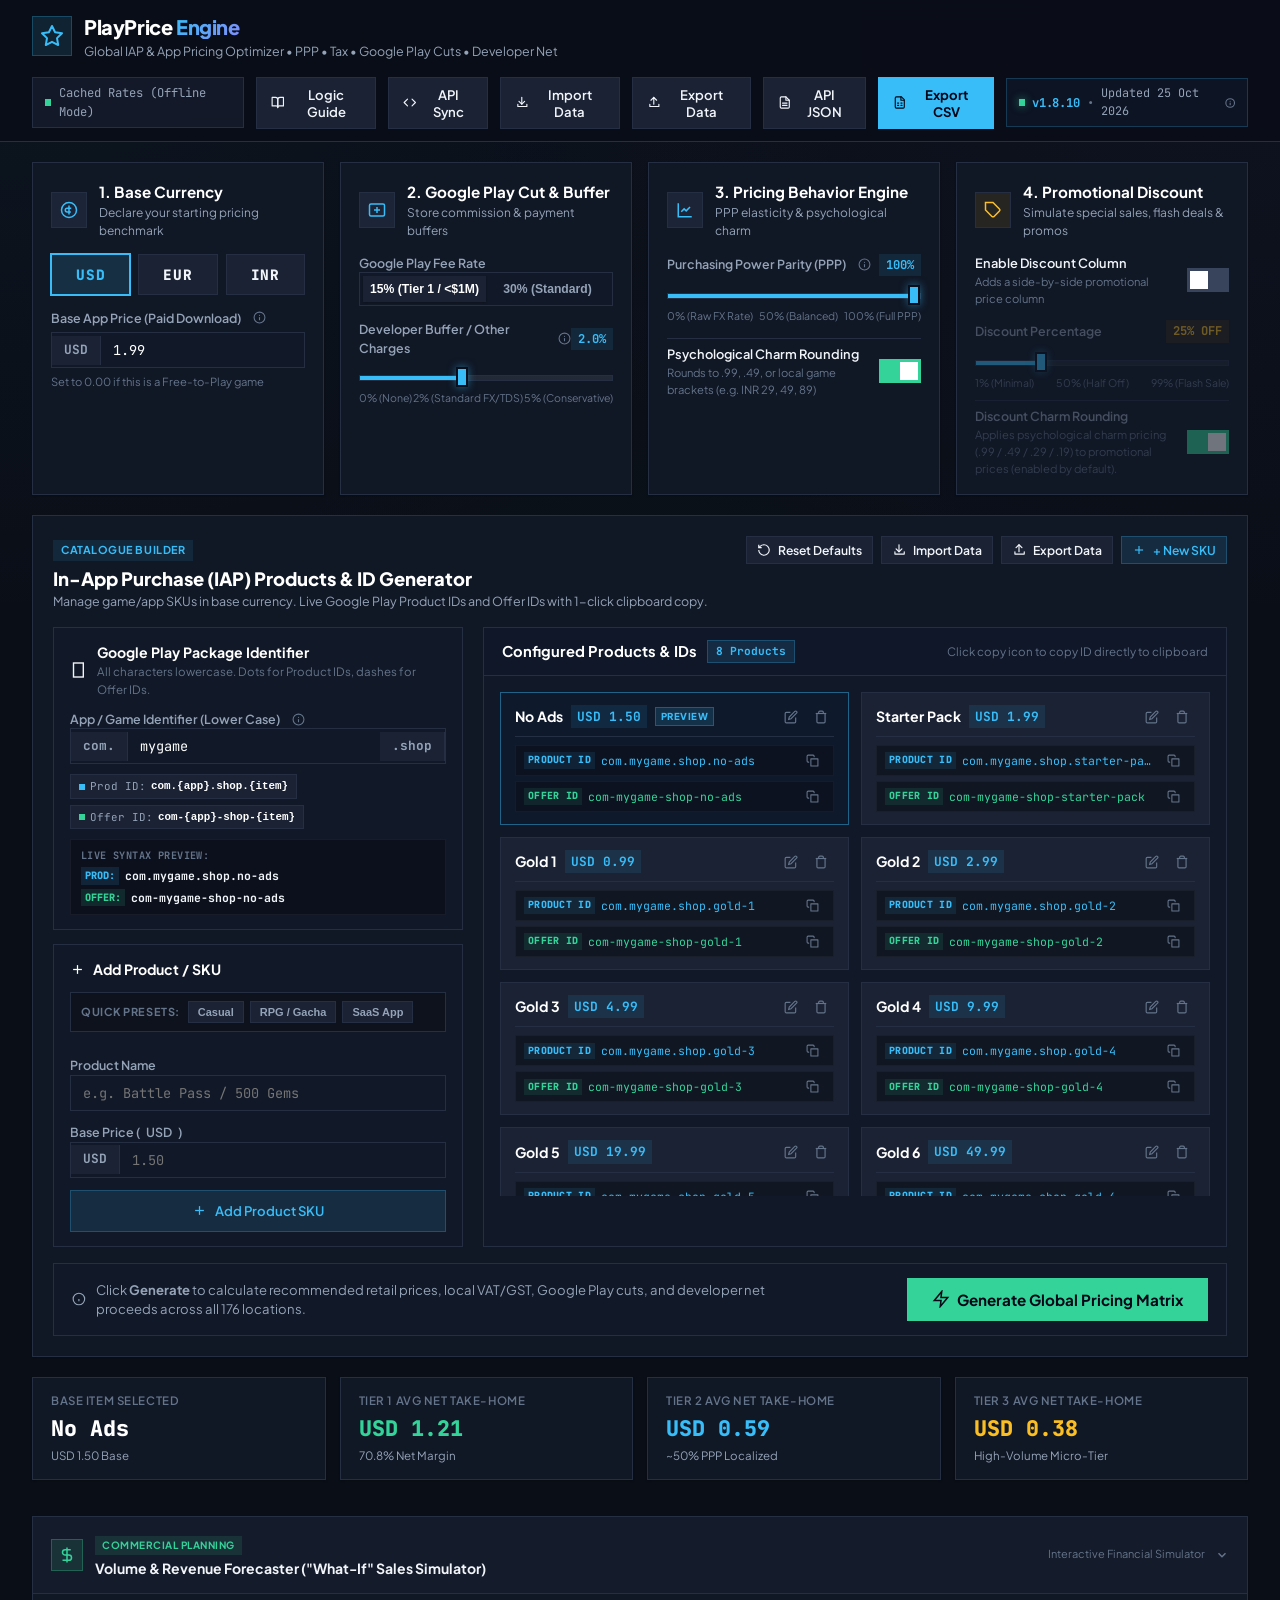
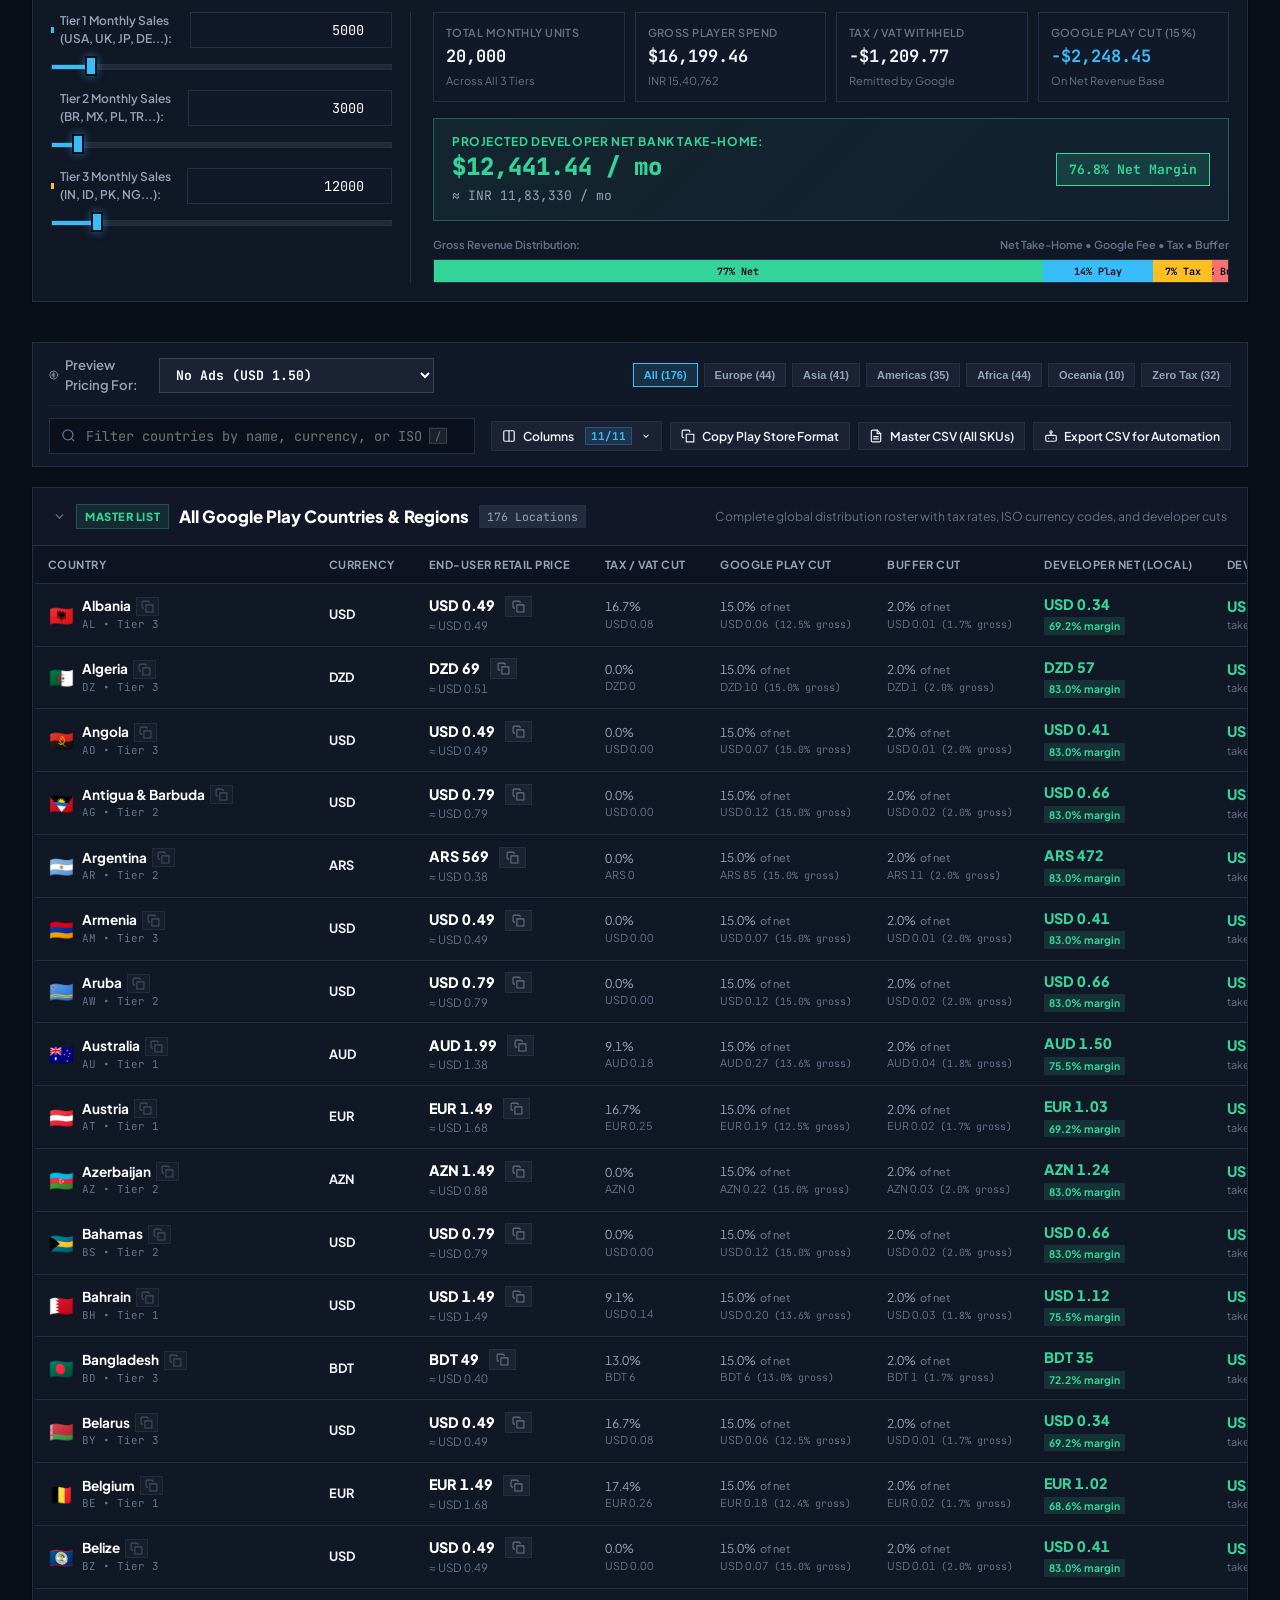
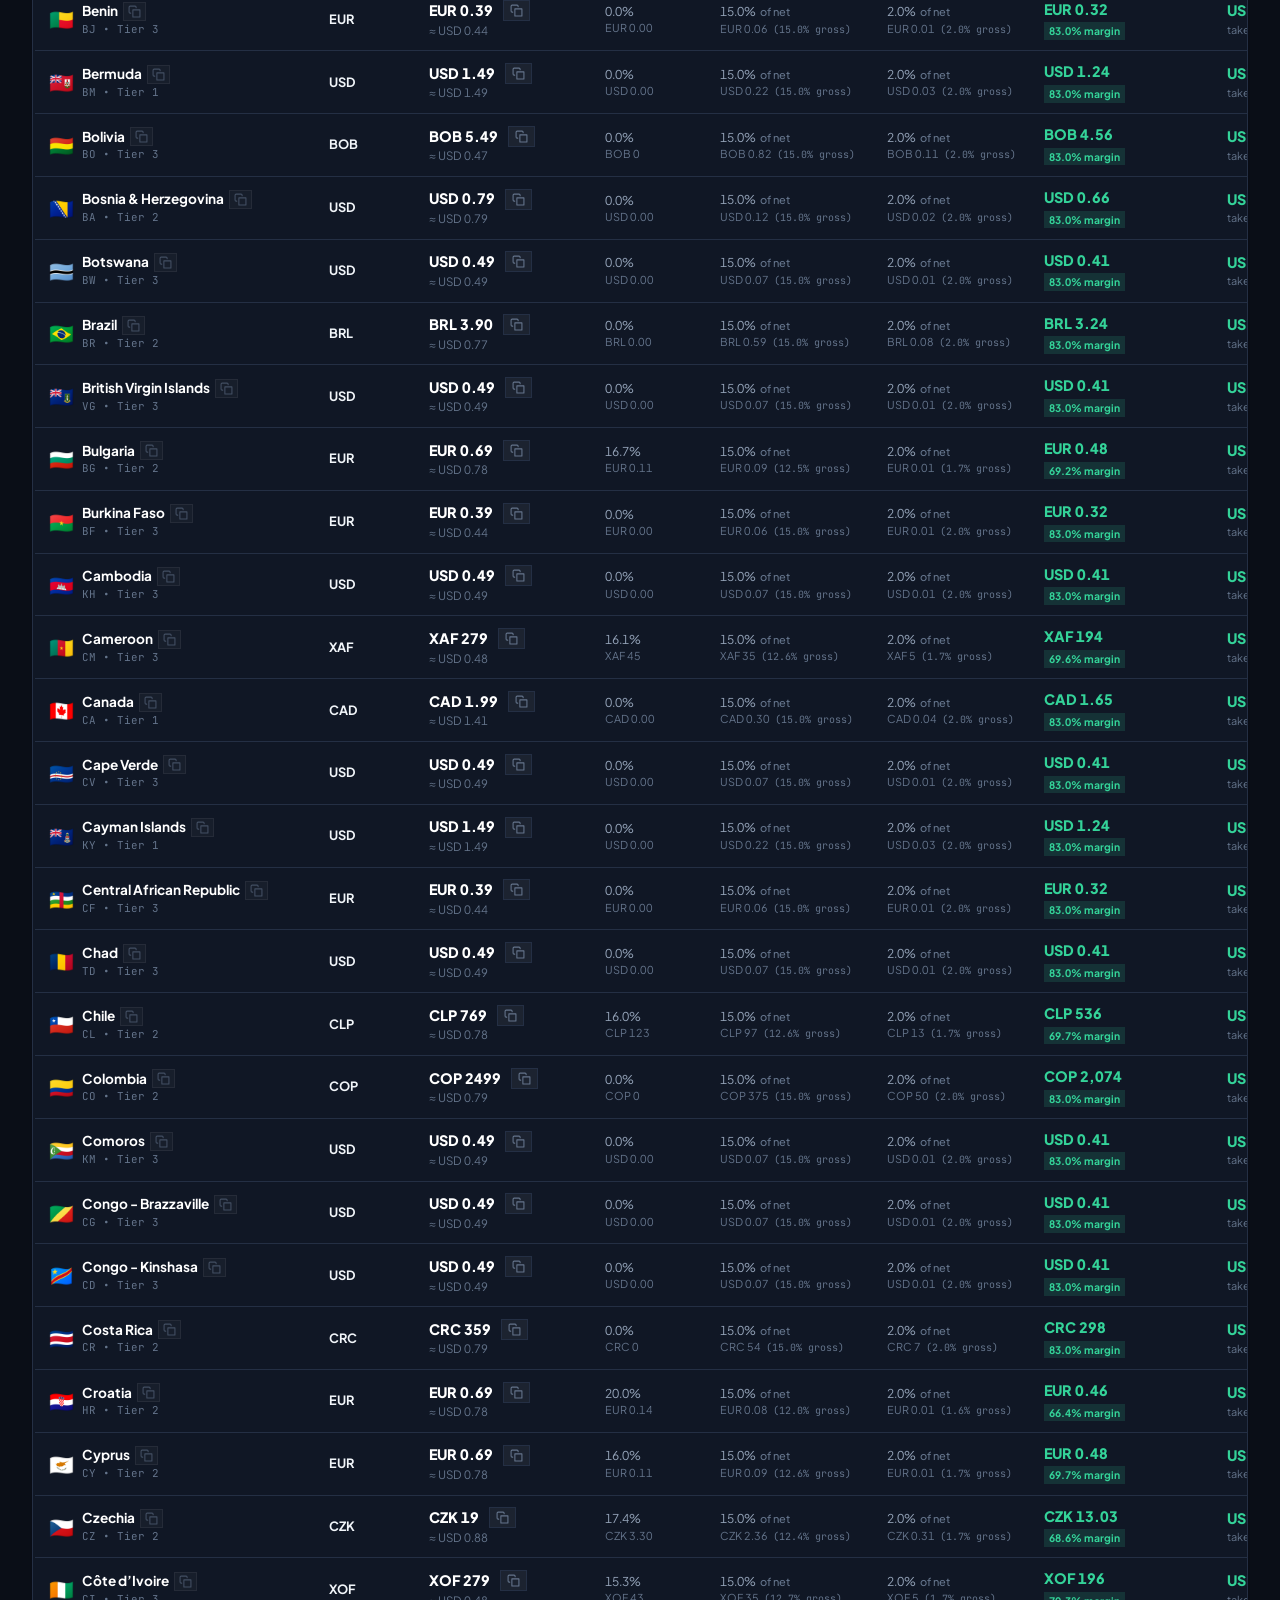
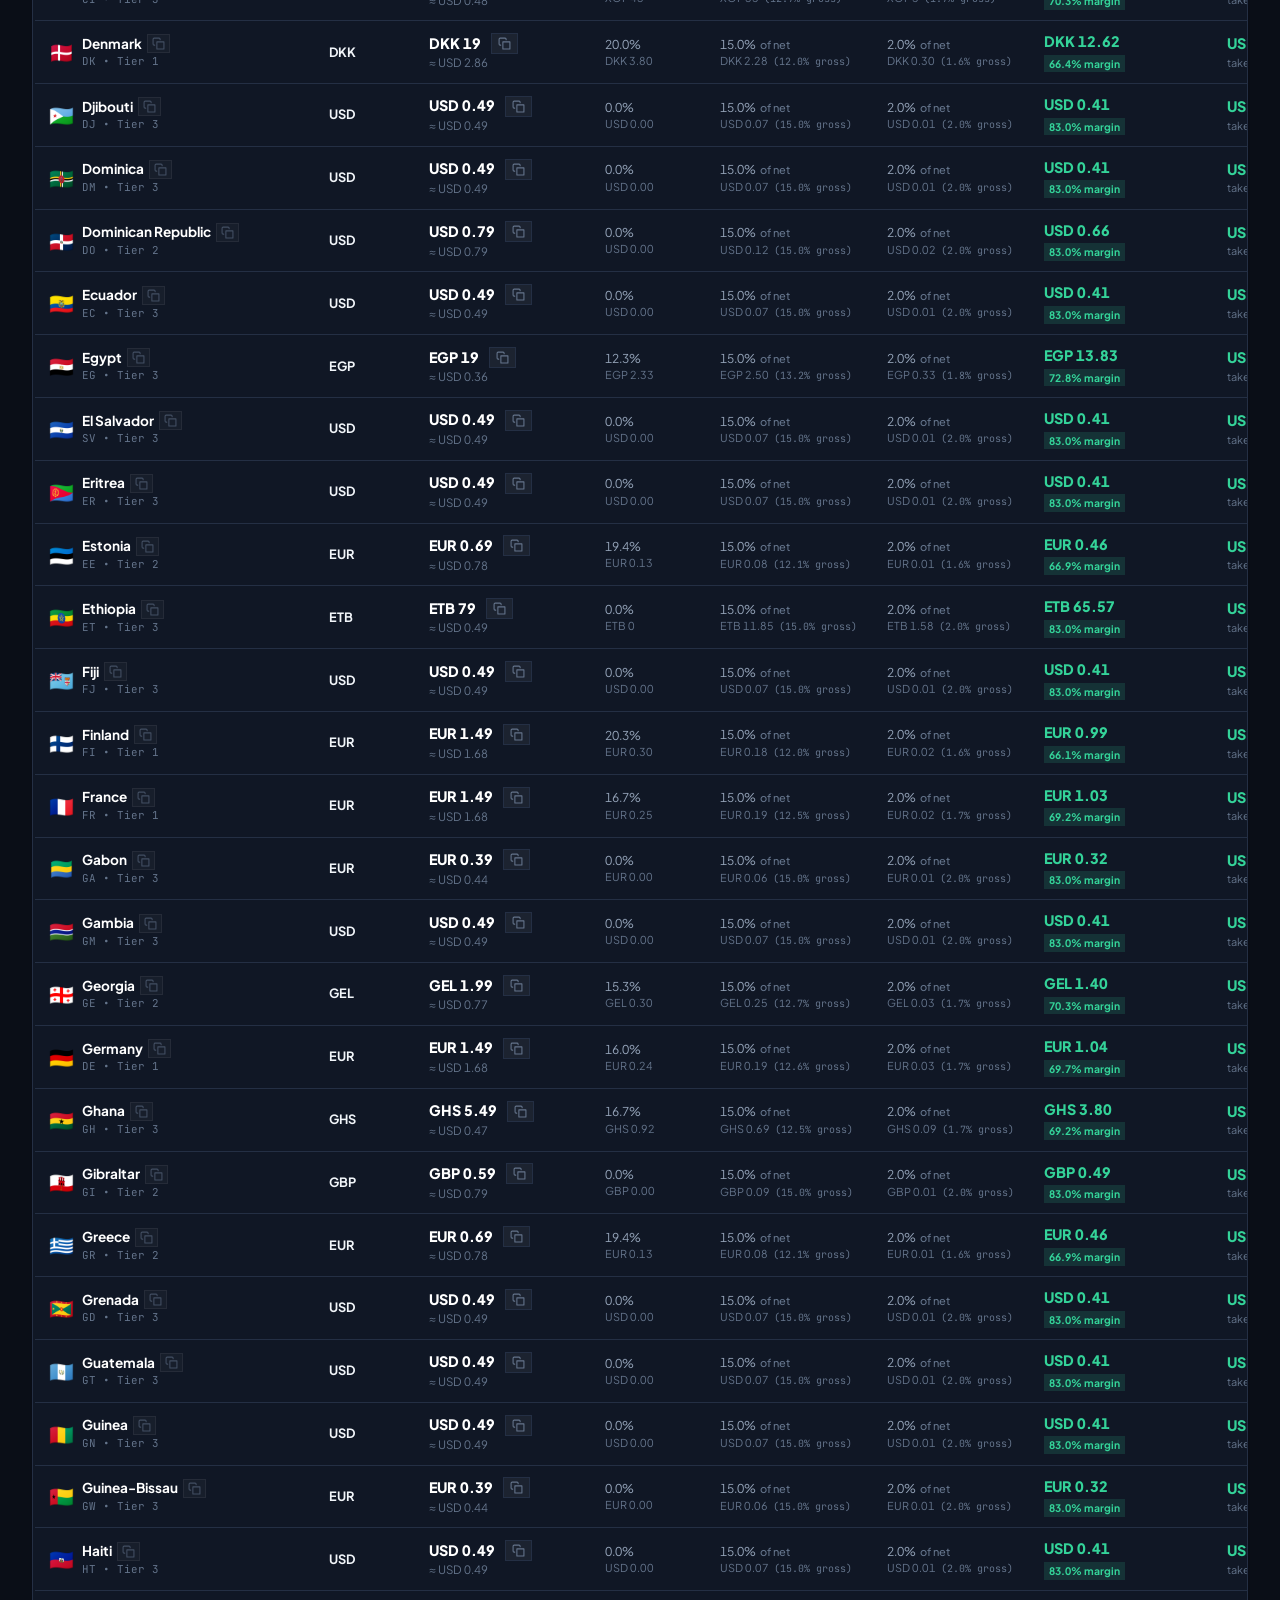
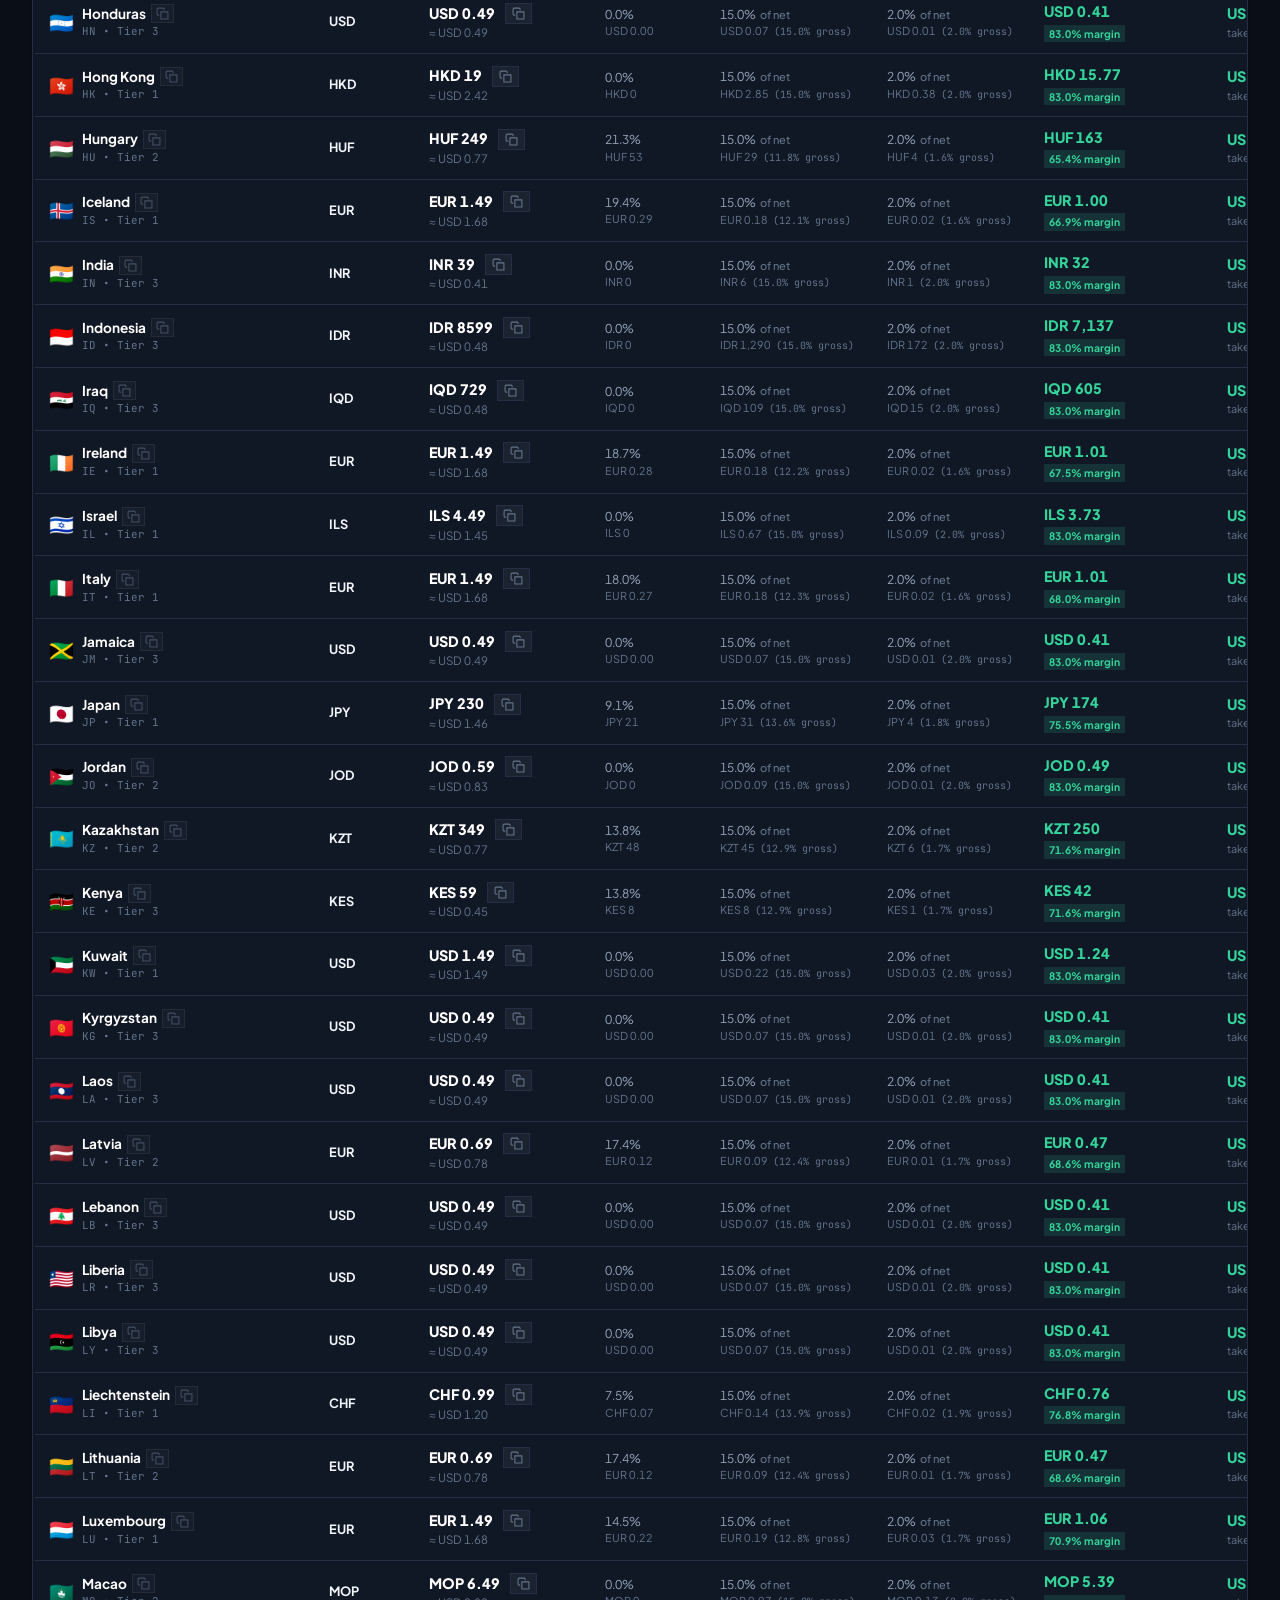
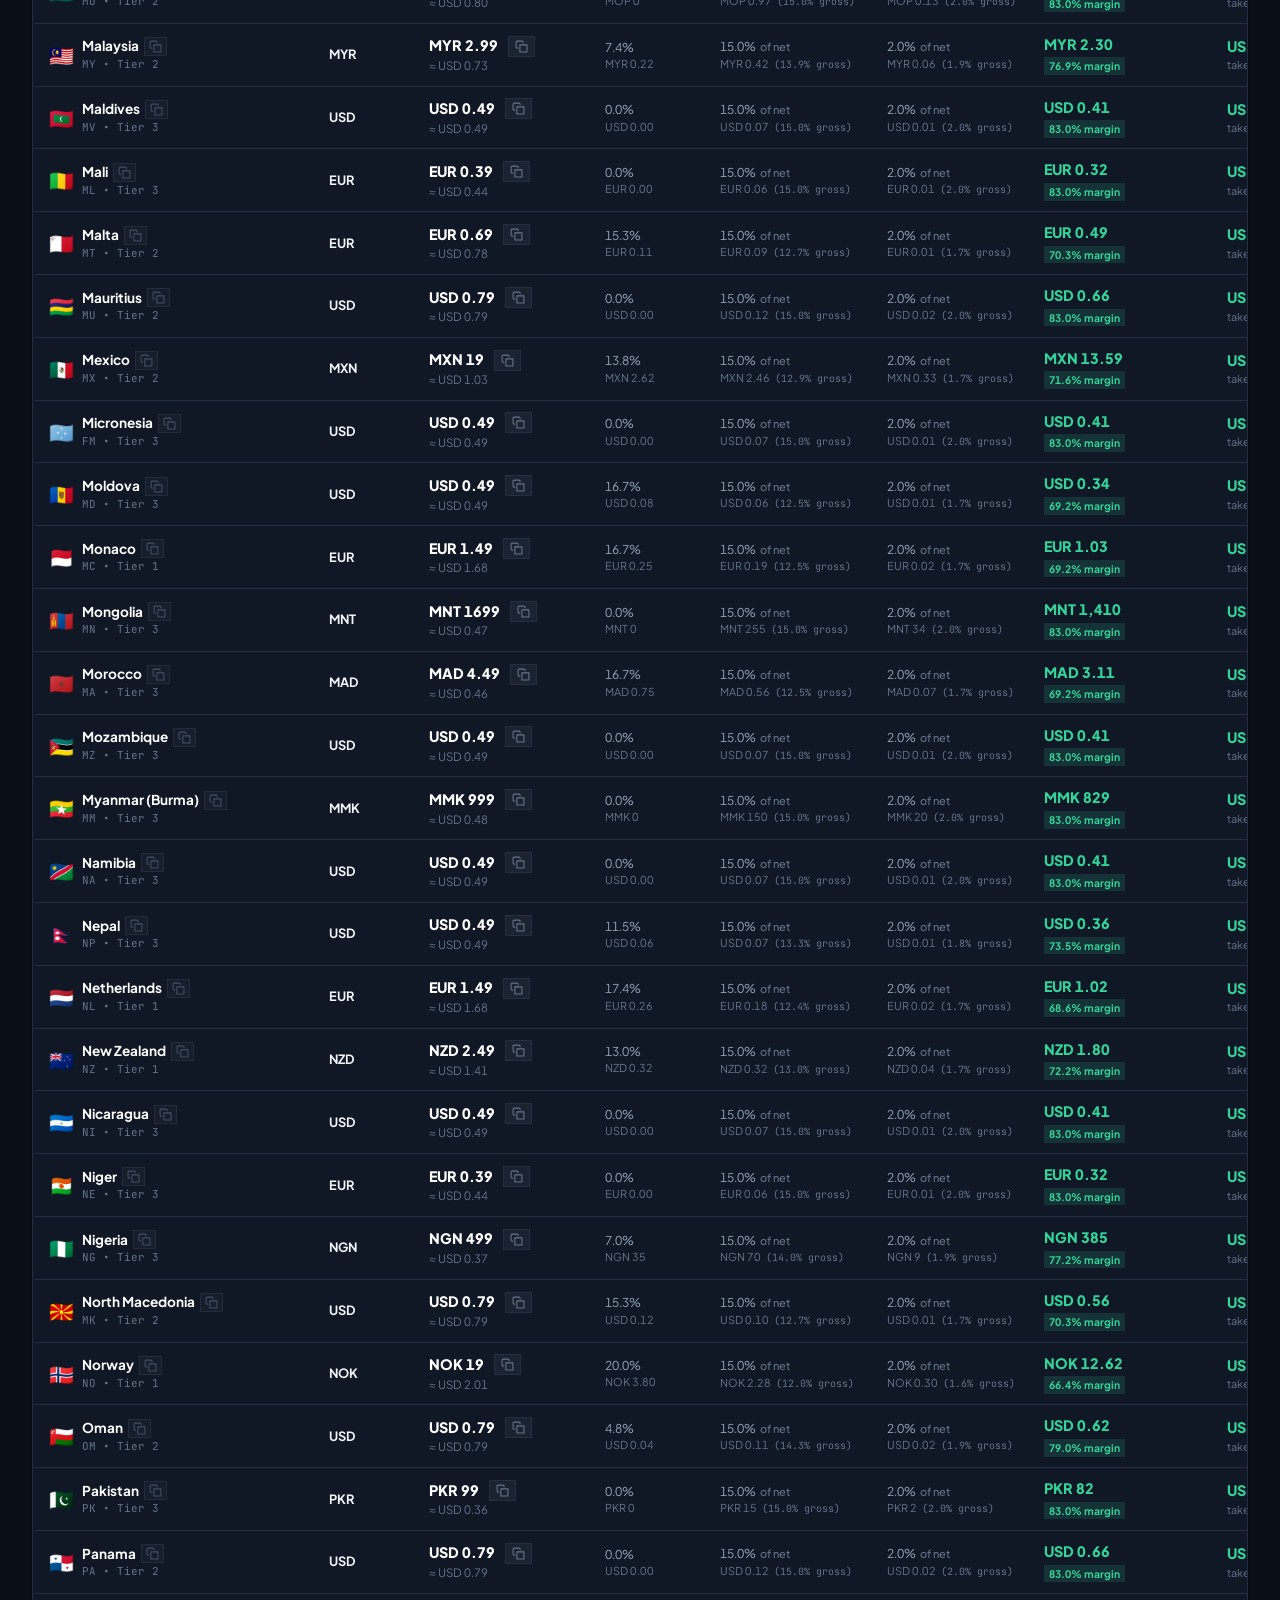
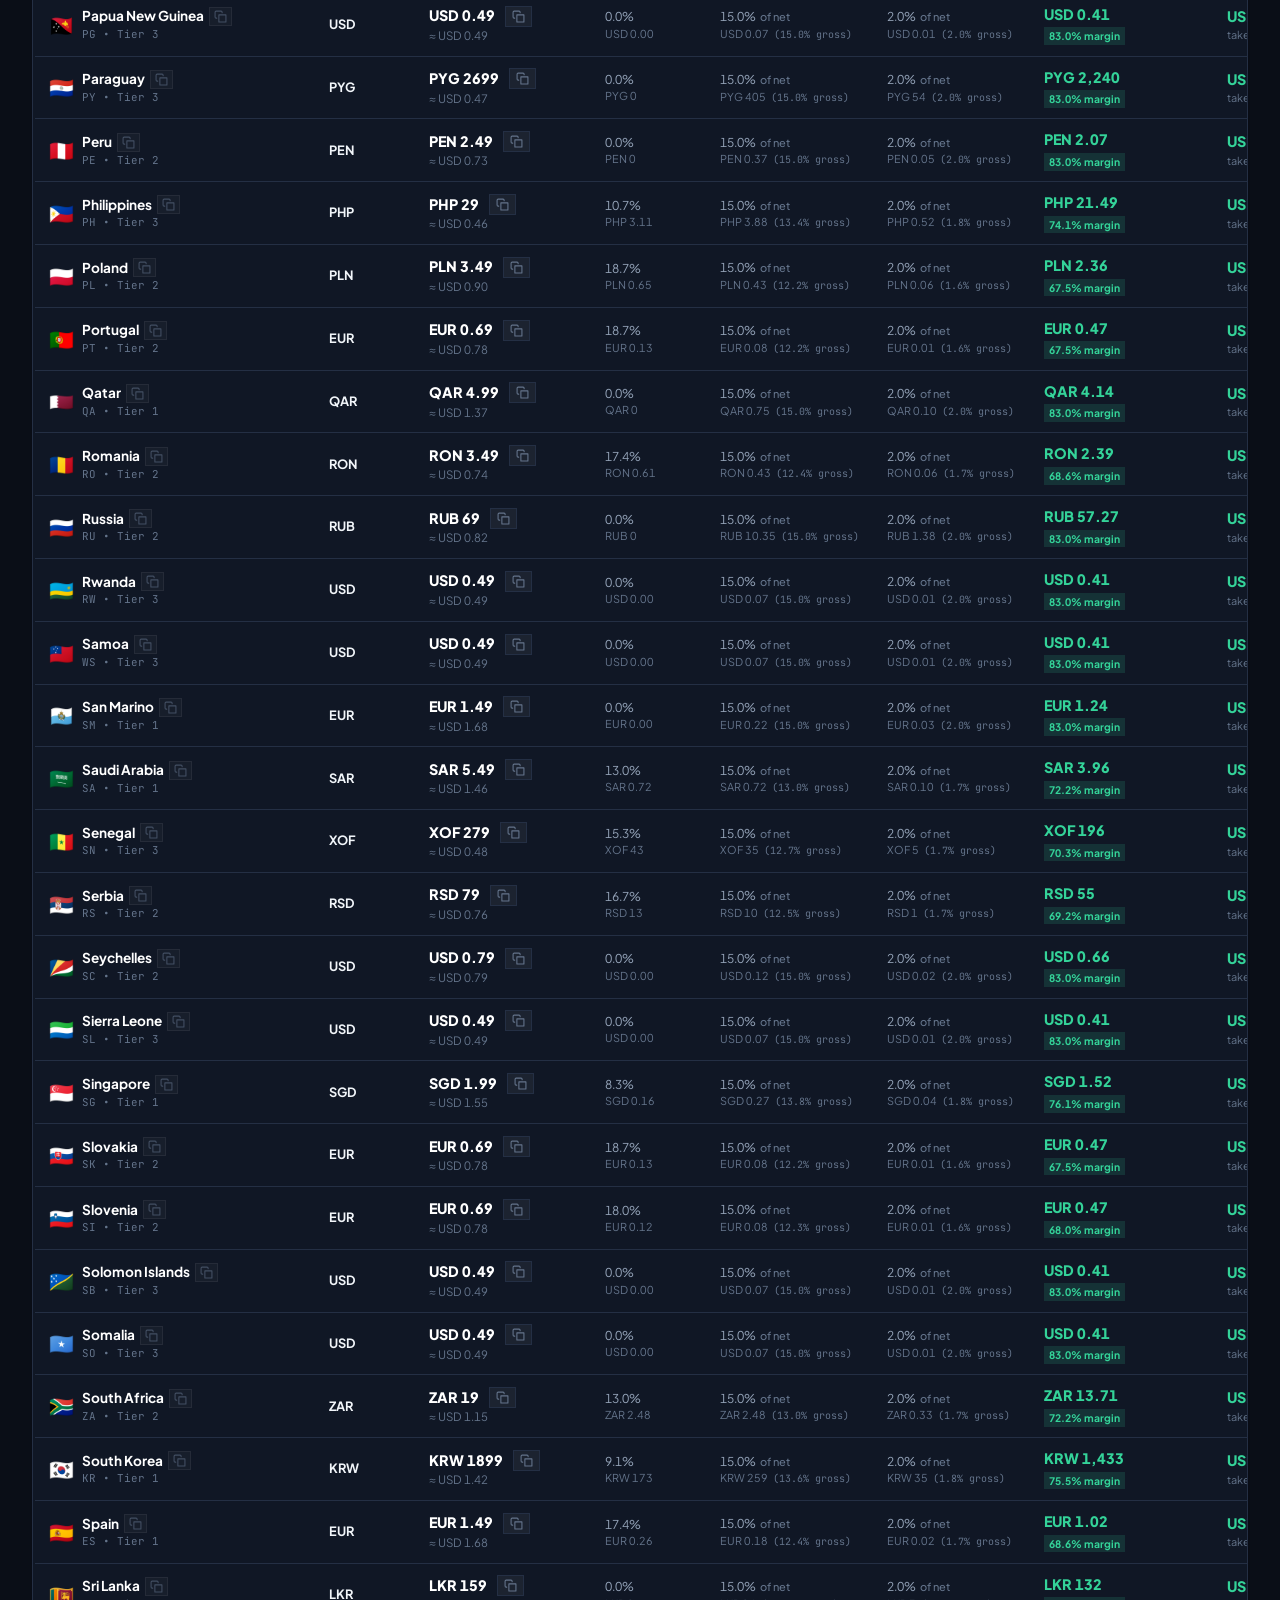
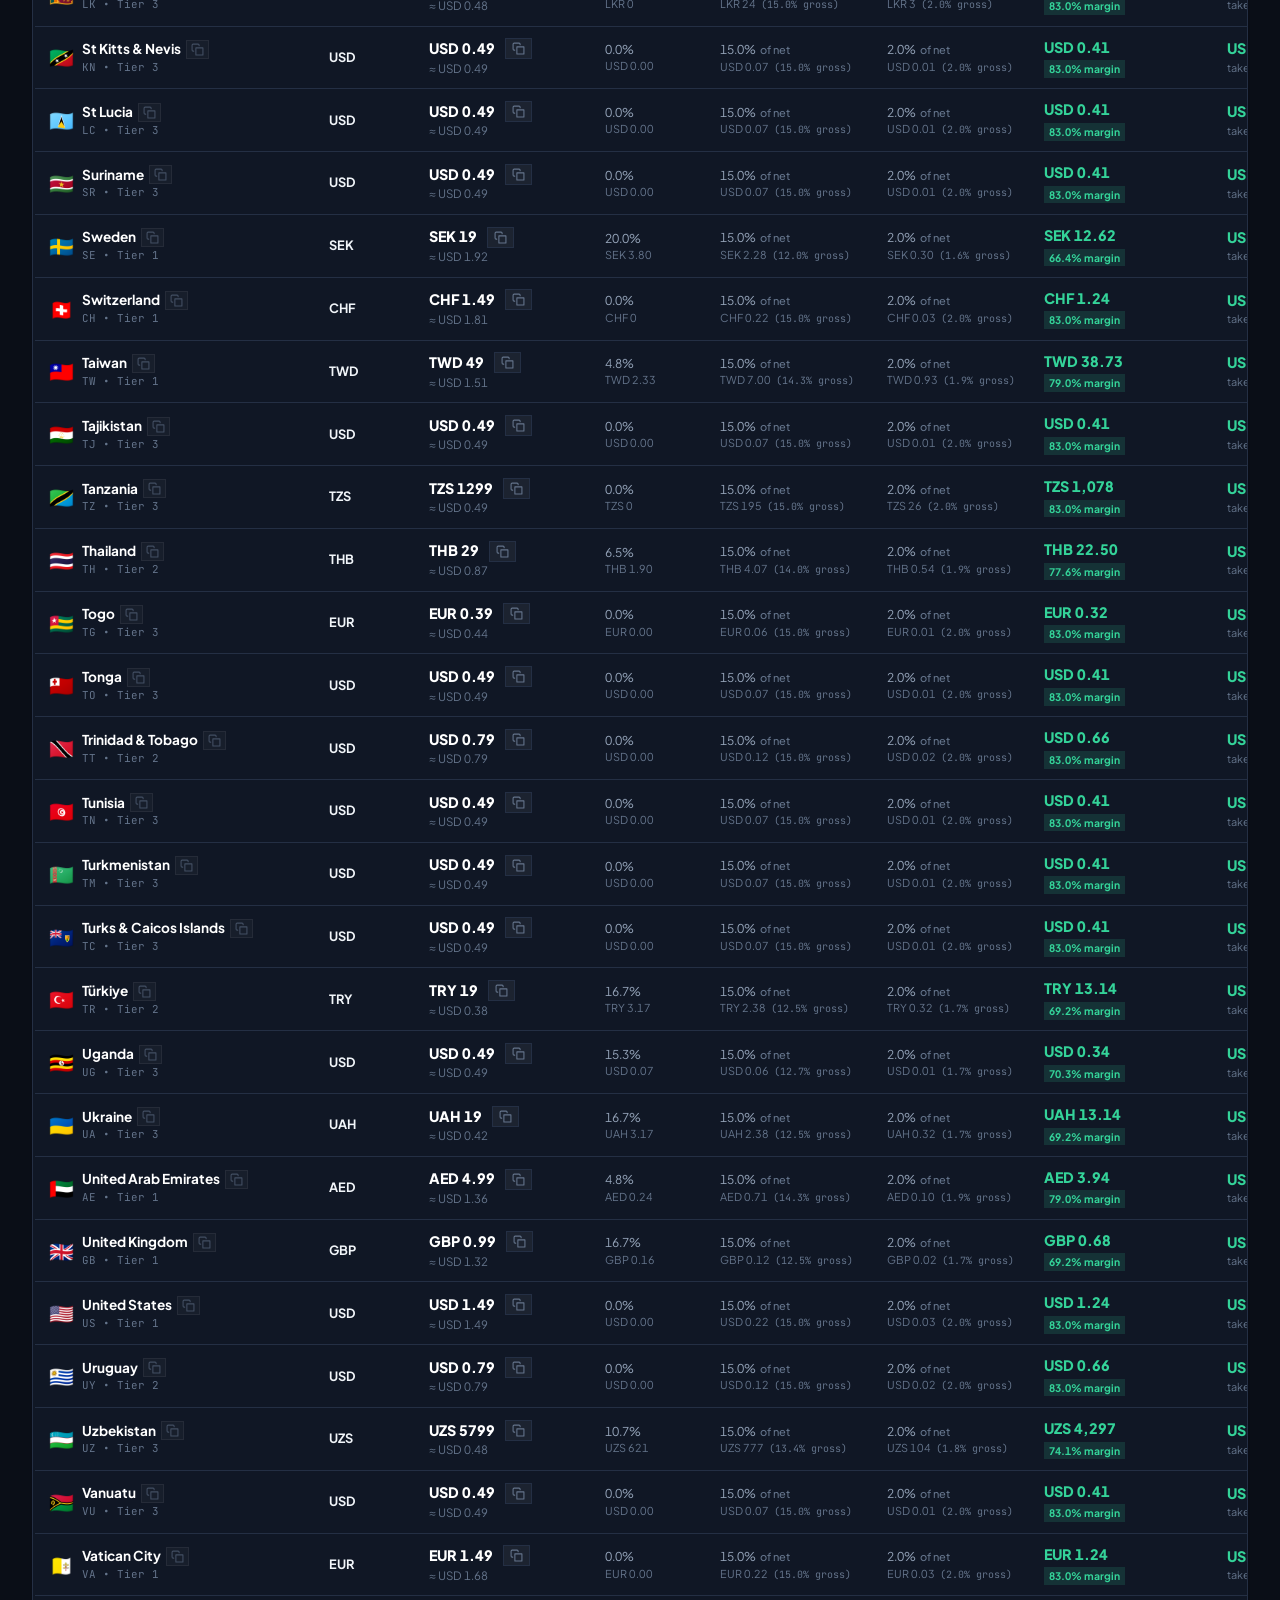
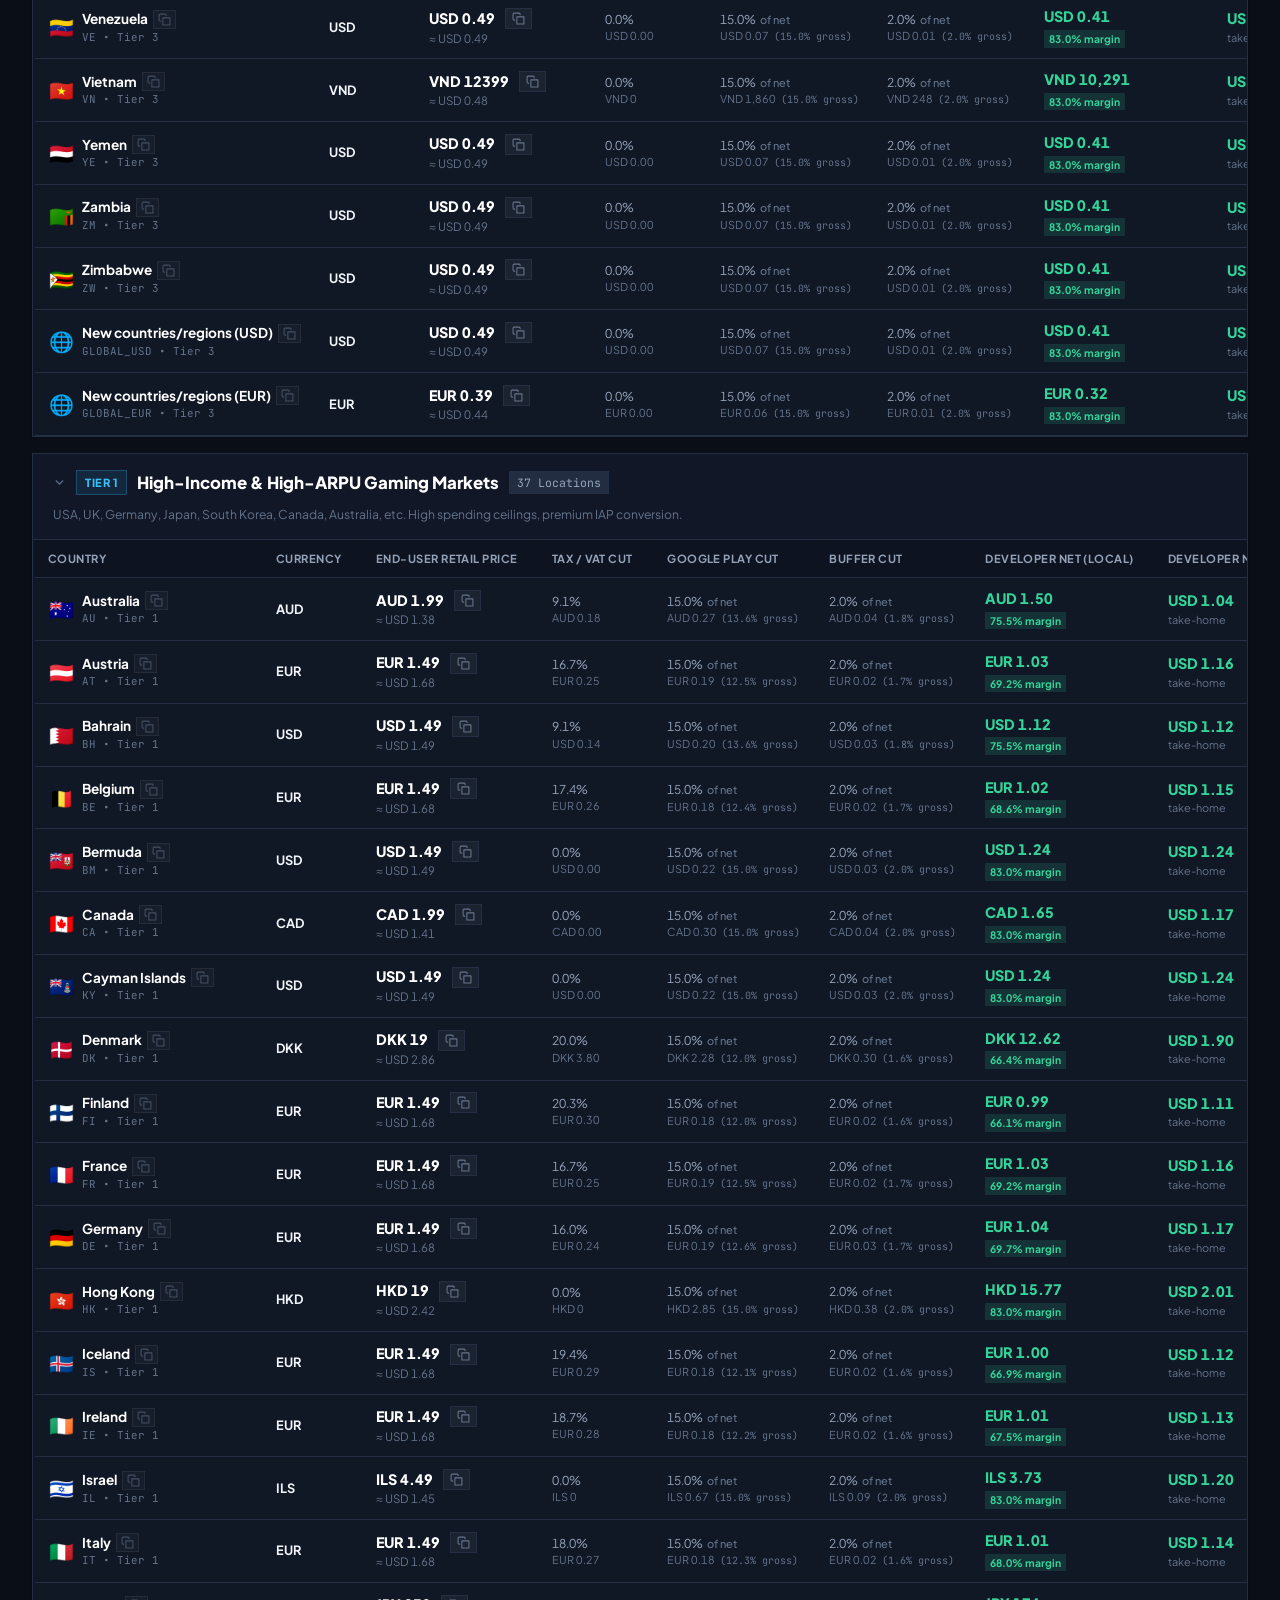
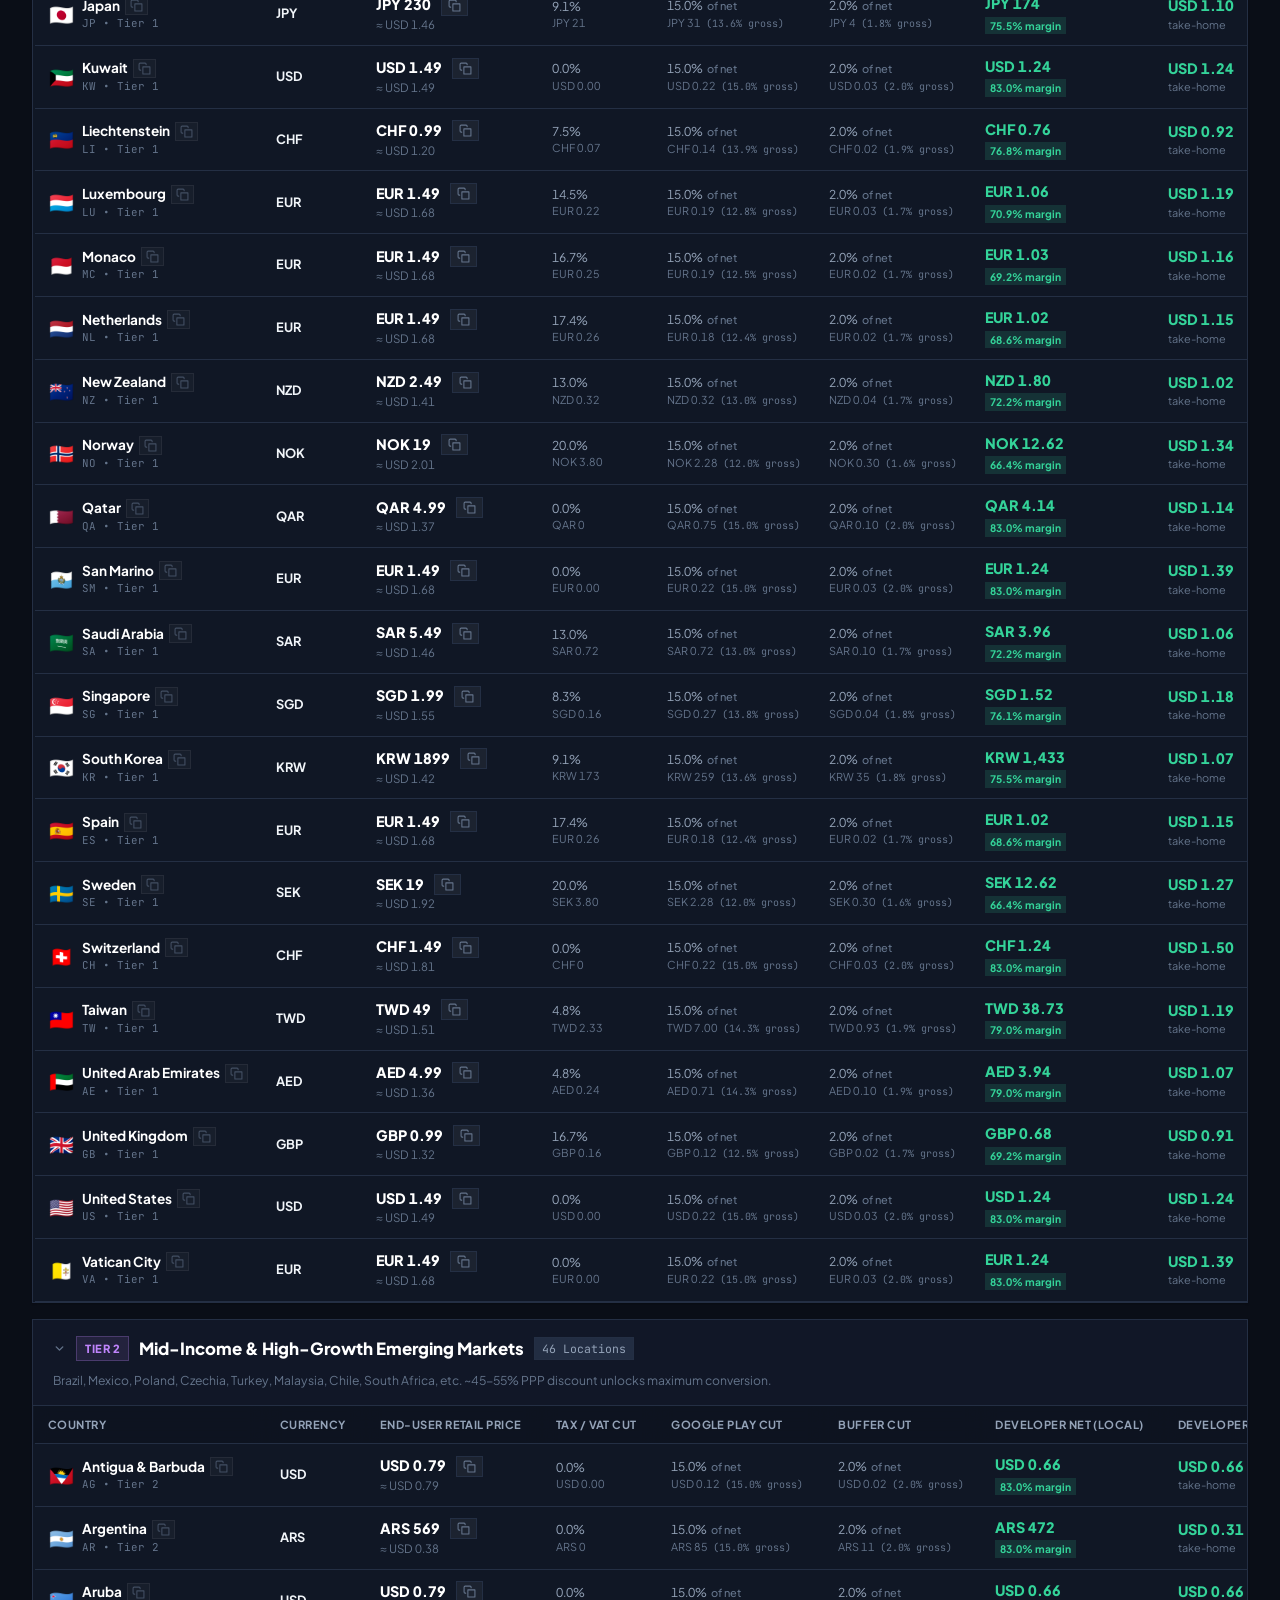
==== commit 7164a9e4: "feat: raw 3-decimal discount % in automation CSV and default charm rounding precision (v1.8.10) - Ex" ====
--- a/index.html
+++ b/index.html
@@ -66,7 +66,7 @@
         <!-- Semantic Version & Telemetry Badge -->
         <div class="header-version-pill" id="headerVersionPill" role="button" tabindex="0" title="Click to view Version History &amp; Changelog">
           <span class="version-dot"></span>
-          <span class="version-tag" id="appVersionText">v1.8.6</span>
+          <span class="version-tag" id="appVersionText">v1.8.10</span>
           <span class="version-sep">•</span>
           <span class="version-date" id="lastUpdatedDateText">Updated 25 Oct 2026</span>
           <svg width="12" height="12" viewBox="0 0 24 24" fill="none" stroke="currentColor" stroke-width="2.5" stroke-linecap="round" stroke-linejoin="round" class="version-info-icon"><circle cx="12" cy="12" r="10"></circle><line x1="12" y1="16" x2="12" y2="12"></line><line x1="12" y1="8" x2="12.01" y2="8"></line></svg>
@@ -239,7 +239,7 @@
           <div class="toggle-field" style="margin-top: 10px;">
             <div>
               <label for="discountCharmToggle" class="toggle-label" style="cursor: pointer;">Discount Charm Rounding</label>
-              <span class="toggle-desc">Rounds discounted prices to .99, .49, or local tiers</span>
+              <span class="toggle-desc">Applies psychological charm pricing (.99 / .49 / .29 / .19) to promotional prices (enabled by default).</span>
             </div>
             <label class="switch" for="discountCharmToggle">
               <input type="checkbox" id="discountCharmToggle" checked>
@@ -1086,8 +1086,73 @@
         </div>
 
         <div class="changelog-timeline">
+          <!-- Release v1.8.10 -->
+          <div class="changelog-item current">
+            <div class="changelog-marker"></div>
+            <div class="changelog-content">
+              <div class="changelog-header">
+                <span class="changelog-version">v1.8.10</span>
+                <span class="changelog-tag tag-micro">Patch Release</span>
+                <span class="changelog-date">25 Oct 2026</span>
+              </div>
+              <ul class="changelog-list">
+                <li><strong>Comprehensive Charm Rounding Default Guarantee:</strong> Both Psychological Charm Rounding and Discount Charm Rounding are strictly enabled by default in core state and DOM initialization, ensuring all initial calculations across standard pricing, promotional sales, revenue simulations, and catalog exports immediately reflect psychological charm tiers (.99 / .49 / .29 / .19).</li>
+                <li><strong>Extended Charm Tier Coverage:</strong> Enhanced INR high-tier calculations beyond ₹5,000 using full integer charm ladders, and reinforced sub-$10 fallback ladders across international regional currencies.</li>
+              </ul>
+            </div>
+          </div>
+
+          <!-- Release v1.8.9 -->
+          <div class="changelog-item">
+            <div class="changelog-marker"></div>
+            <div class="changelog-content">
+              <div class="changelog-header">
+                <span class="changelog-version">v1.8.9</span>
+                <span class="changelog-tag tag-micro">Patch Release</span>
+                <span class="changelog-date">25 Oct 2026</span>
+              </div>
+              <ul class="changelog-list">
+                <li><strong>Default Discount Charm Rounding with Exact % Precision:</strong> Enabled Discount Charm Rounding by default to preserve psychological consumer pricing tiers (.99 / .49 / .29 / .19, e.g. Canada CAD 0.59 and Chile CLP 229). The resulting effective discount percentage is mathematically calculated with full 3-decimal precision (e.g. <code>60.403%</code>, <code>59.754%</code>) matching Google Play Console's exact reverse-engineering.</li>
+                <li><strong>Synchronized Automation Suite:</strong> Bots and Desktop Automators seamlessly process raw 3-decimal precision percentages (<code>xx.xxx</code>) and charm sale prices with 0% variance.</li>
+              </ul>
+            </div>
+          </div>
+
+          <!-- Release v1.8.8 -->
+          <div class="changelog-item">
+            <div class="changelog-marker"></div>
+            <div class="changelog-content">
+              <div class="changelog-header">
+                <span class="changelog-version">v1.8.8</span>
+                <span class="changelog-tag tag-micro">Patch Release</span>
+                <span class="changelog-date">25 Oct 2026</span>
+              </div>
+              <ul class="changelog-list">
+                <li><strong>Raw Text Discount % in Automation CSV:</strong> Exported automation CSV files now write raw text values (e.g. <code>xx.xxx</code> with 3 decimals, such as <code>59.732</code>) without percent (<code>%</code>) symbols or quotes in the Discount Percentage column for direct input entry.</li>
+                <li><strong>Bot &amp; Software Parser Synchronization:</strong> Updated Browser Bot (UserScript &amp; Chrome Extension) and Python Desktop Software Automator to seamlessly parse raw 3-decimal text strings and maintain exact target values.</li>
+              </ul>
+            </div>
+          </div>
+
+          <!-- Release v1.8.7 -->
+          <div class="changelog-item">
+            <div class="changelog-marker"></div>
+            <div class="changelog-content">
+              <div class="changelog-header">
+                <span class="changelog-version">v1.8.7</span>
+                <span class="changelog-tag tag-micro">Patch Release</span>
+                <span class="changelog-date">25 Oct 2026</span>
+              </div>
+              <ul class="changelog-list">
+                <li><strong>Precision Calibration for Sales &amp; Bot Automation:</strong> Eliminated under-1% (±0.40% / -0.25%) calculation differences between PlayPrice Engine and Google Play Console app sales. Promotional discounts now follow Google Play's exact standard mathematical rounding (e.g. Canada CAD 1.49 at 60% sale = CAD 0.60; Chile CLP 569 at 60% sale = CLP 228) by default.</li>
+                <li><strong>High-Precision `xx.xxx%` Discount Percentages:</strong> Updated all discount percentage displays, table cells, CSV exports, and clipboard copy operations to support full 3-decimal precision (<code>xx.xxx%</code>) without truncation.</li>
+                <li><strong>Clean Numeric Clipboard Copy:</strong> Discount percentage copy buttons now copy clean numeric percentage values (e.g. <code>59.732</code> or <code>60.000</code>) for instant, error-free pasting into Google Play Console and external spreadsheets.</li>
+              </ul>
+            </div>
+          </div>
+
           <!-- Release v1.8.6 -->
-          <div class="changelog-item current">
+          <div class="changelog-item">
             <div class="changelog-marker"></div>
             <div class="changelog-content">
               <div class="changelog-header">
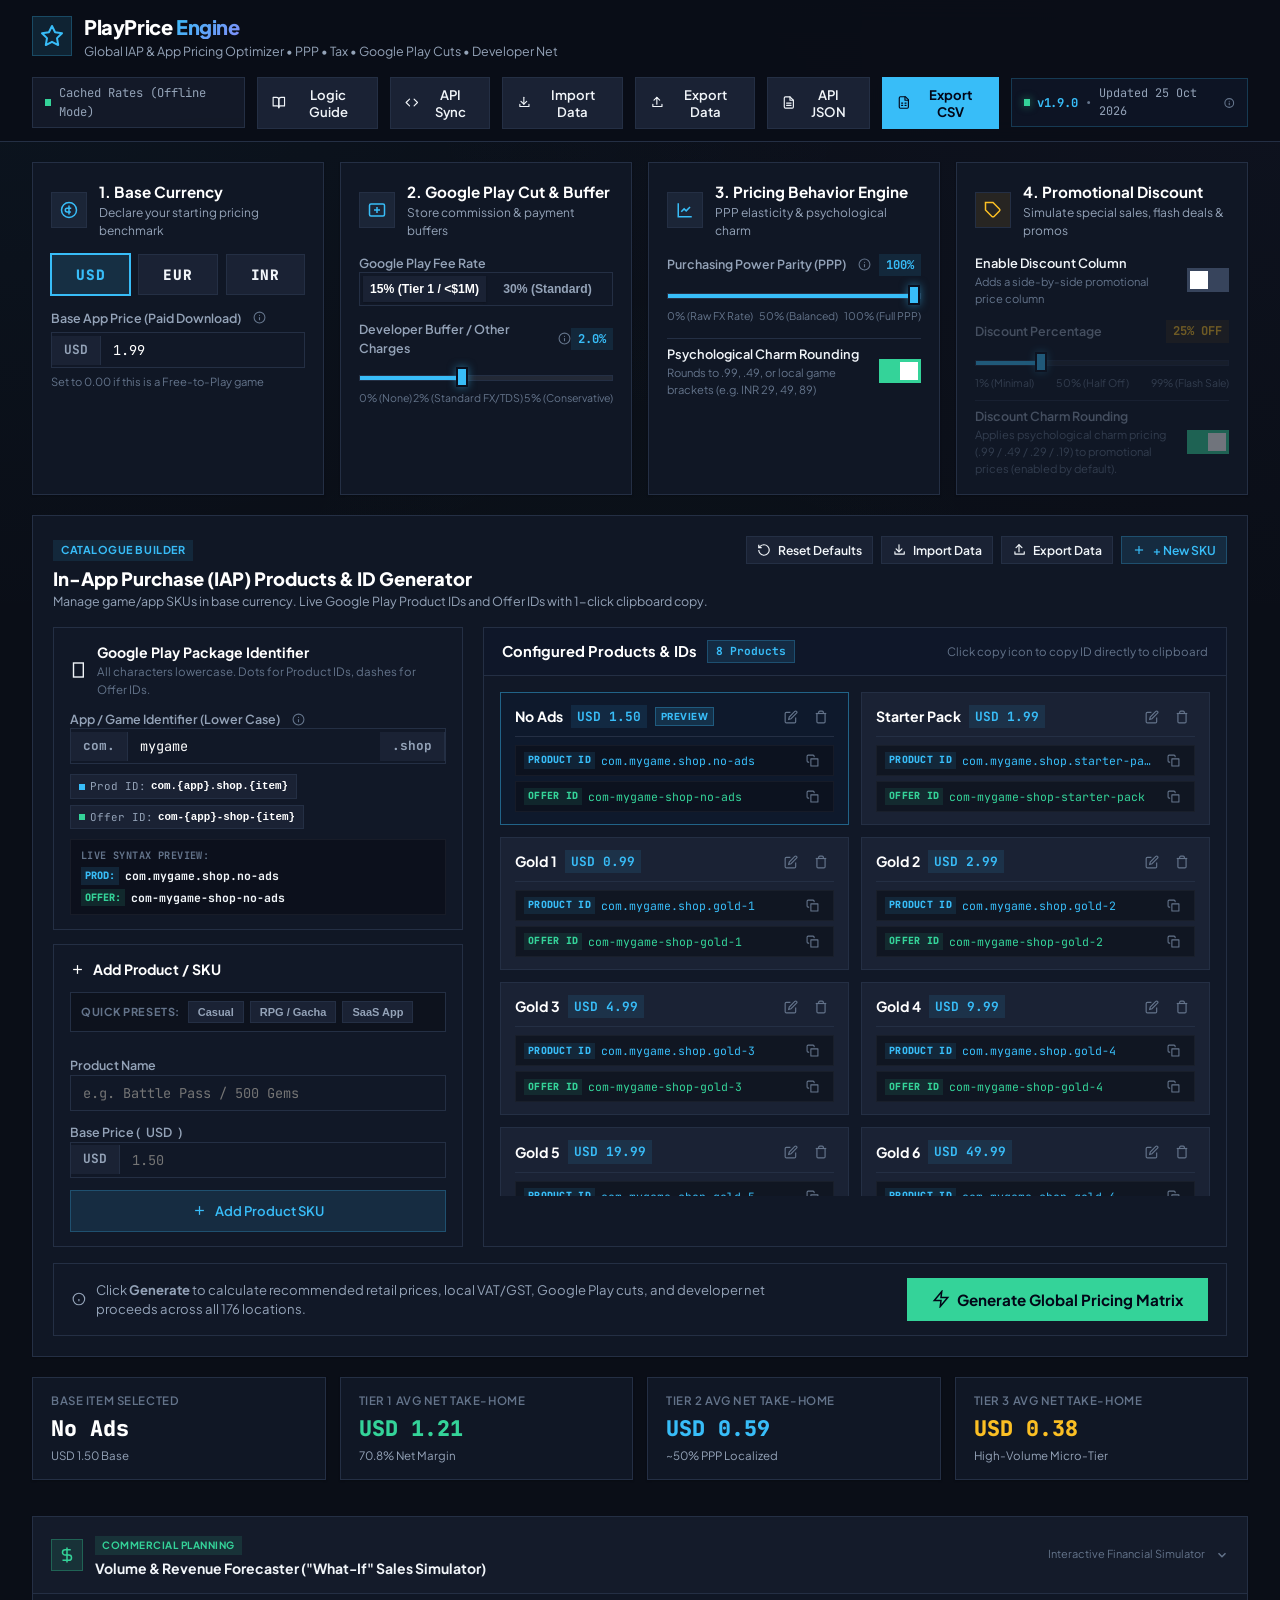
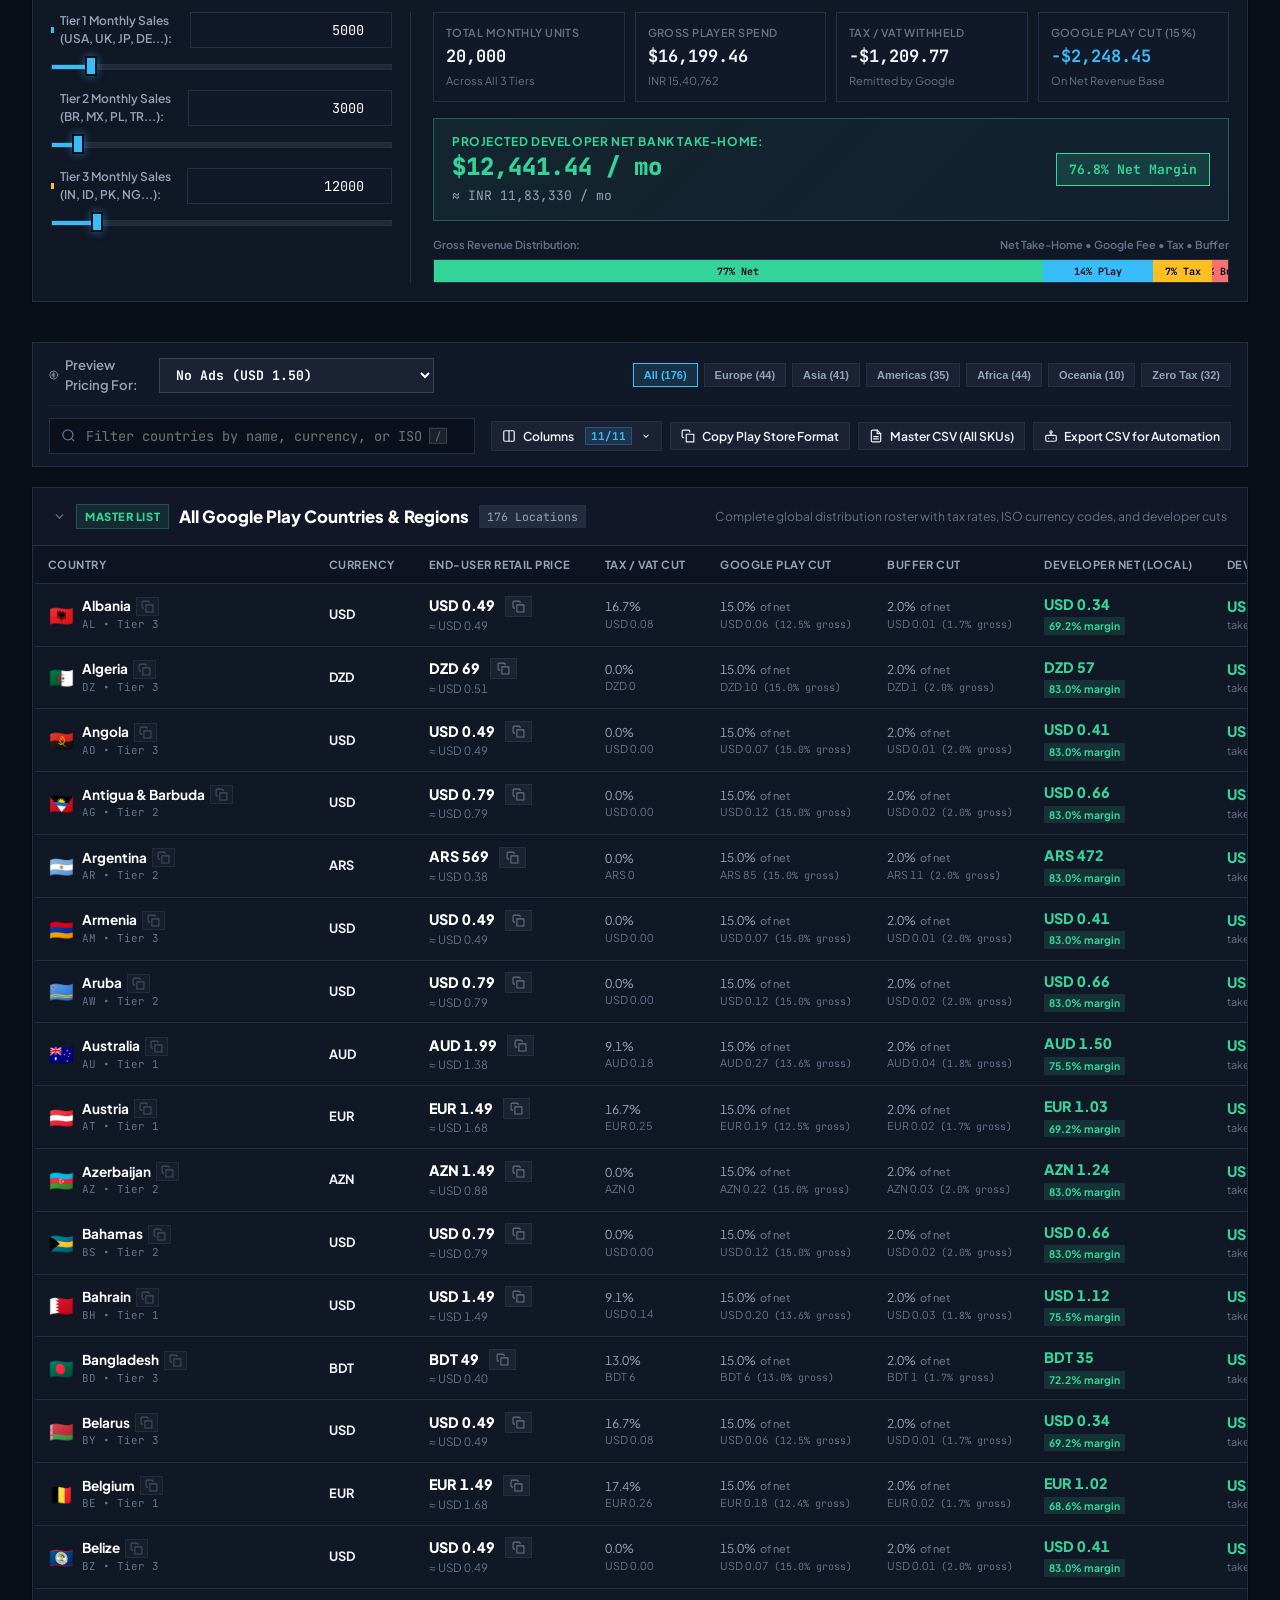
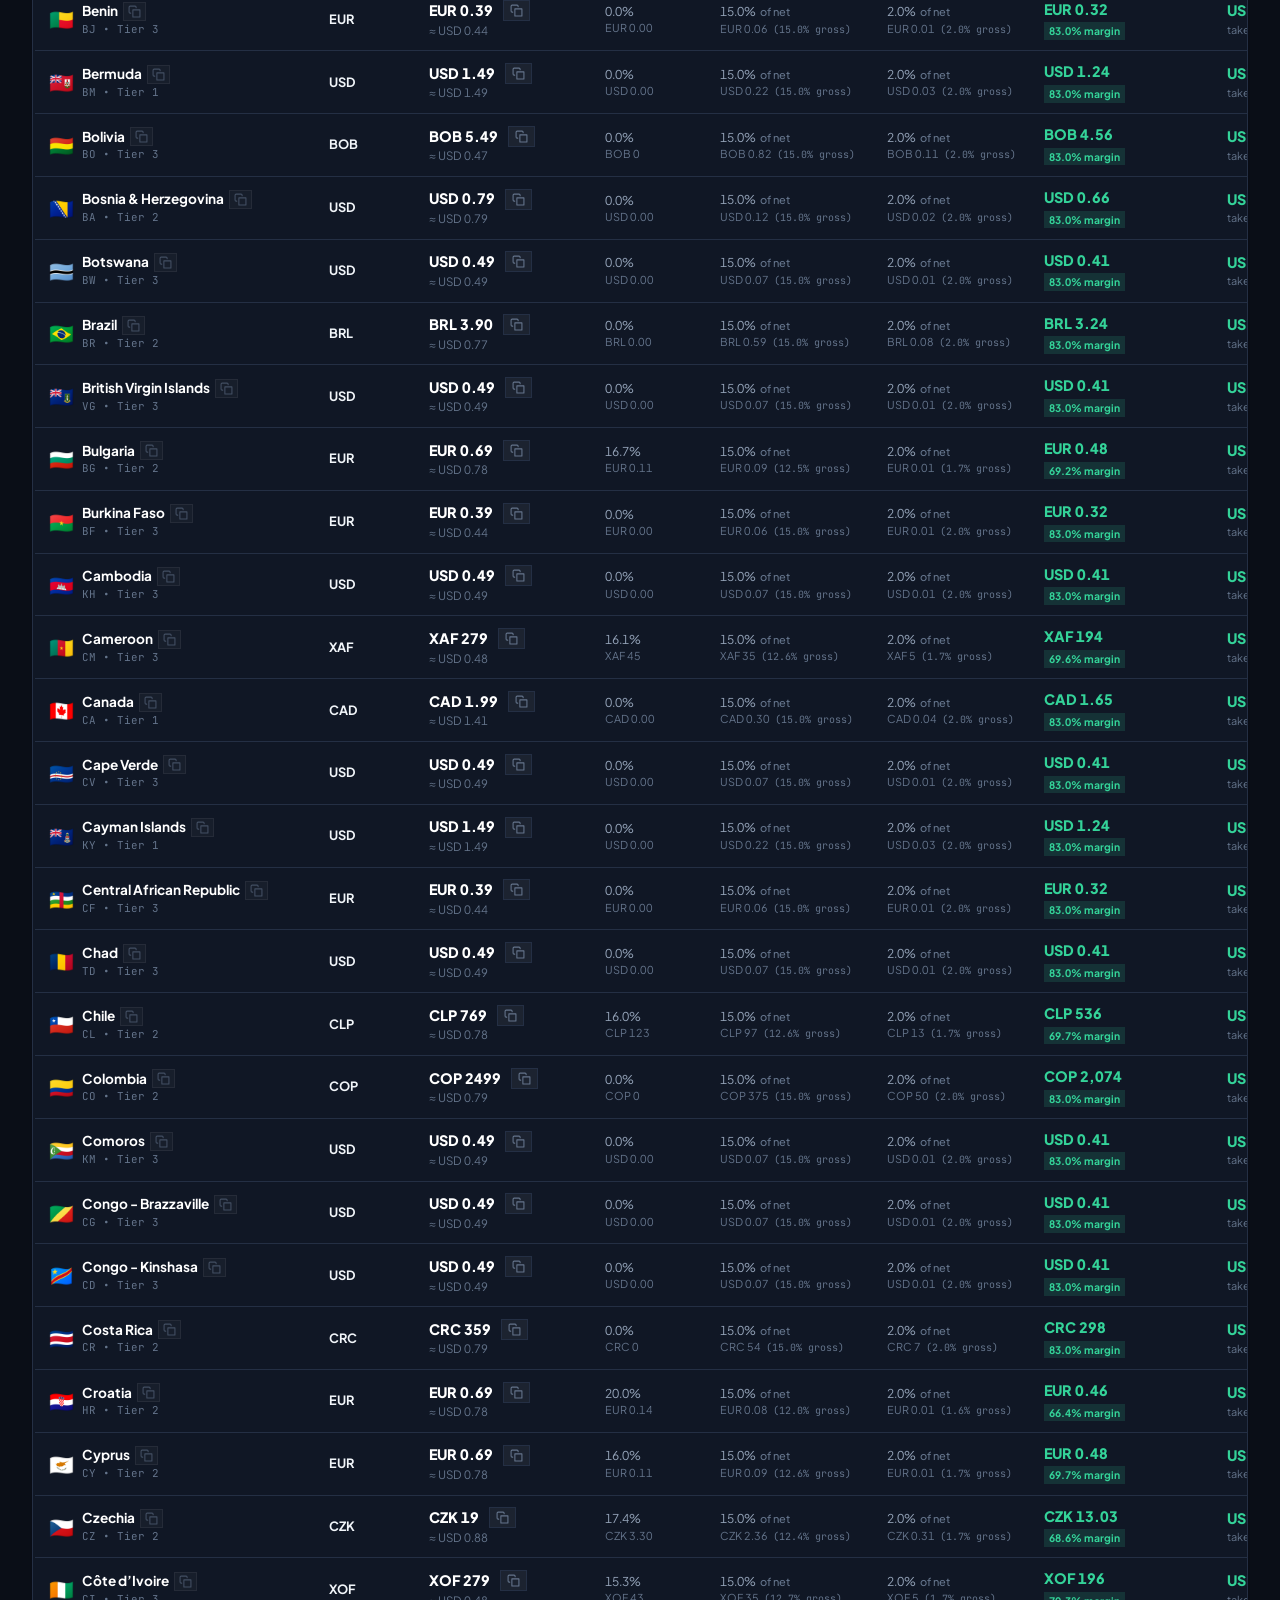
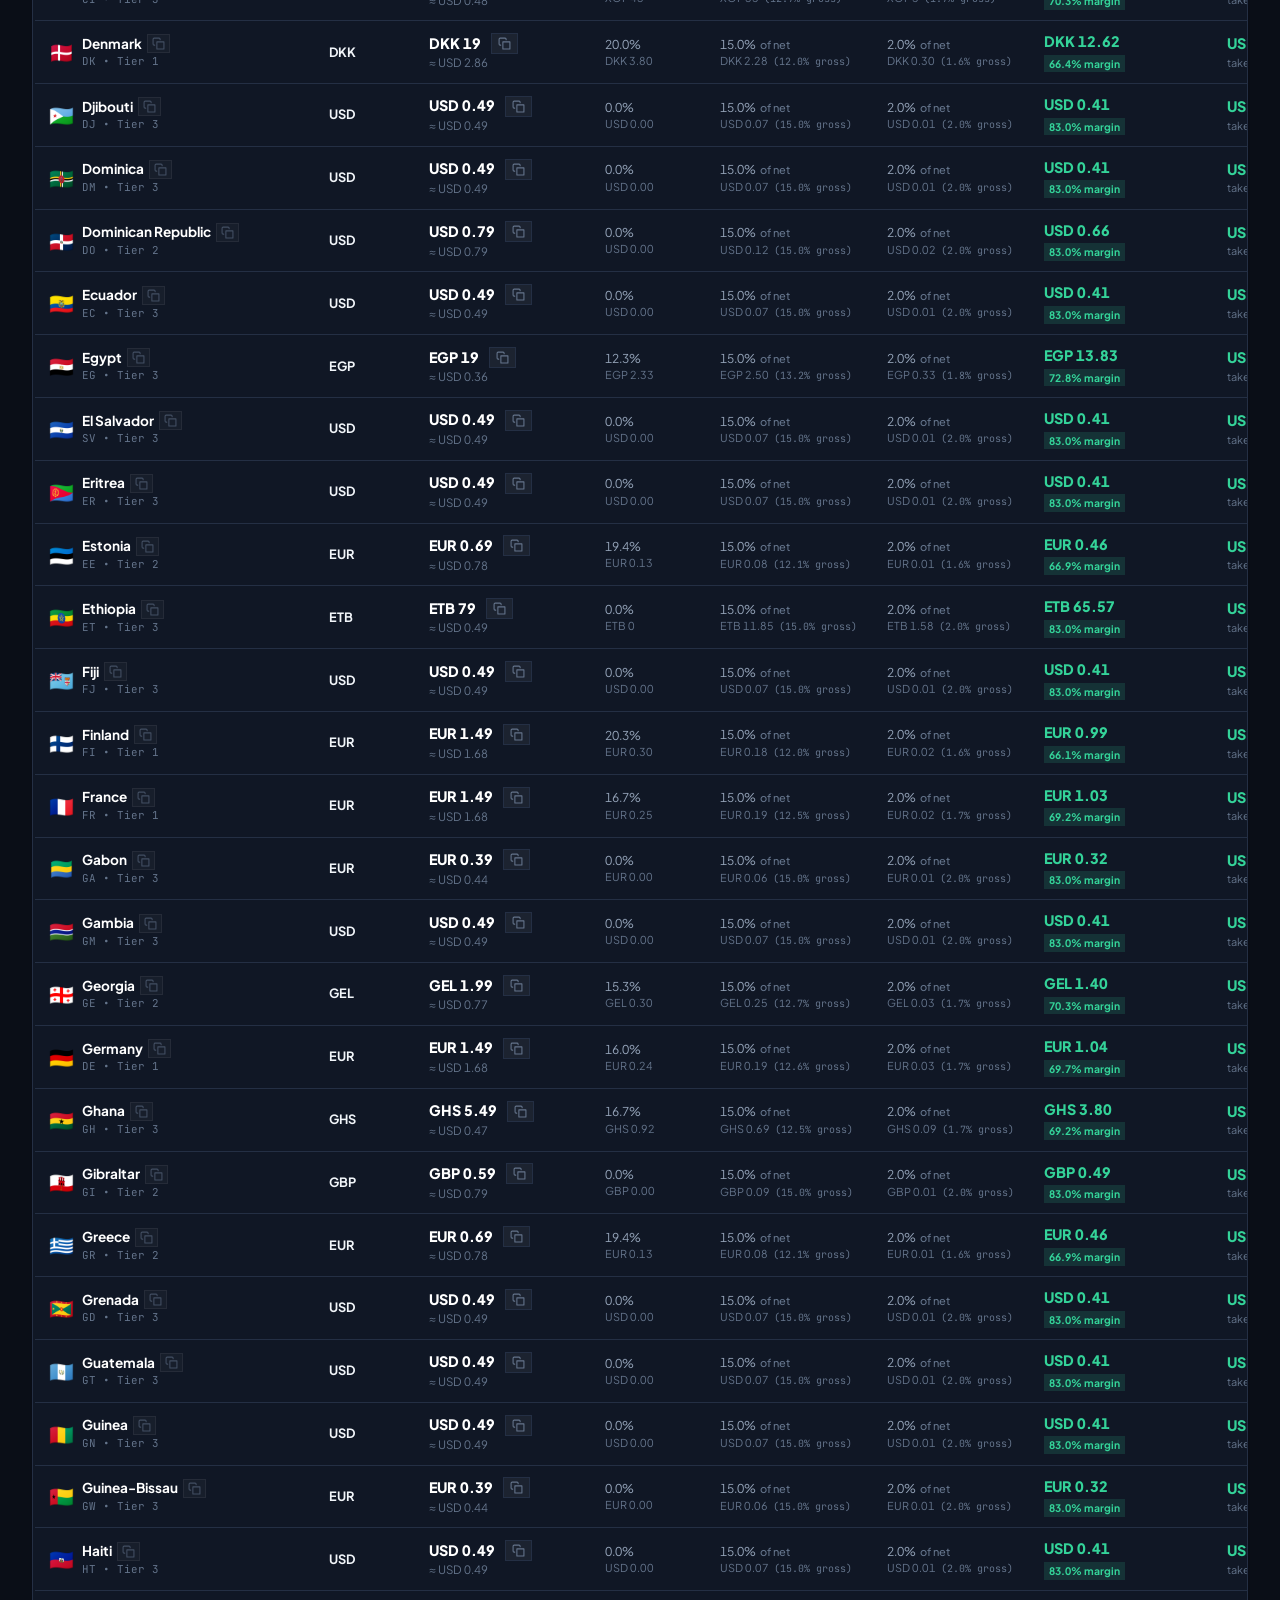
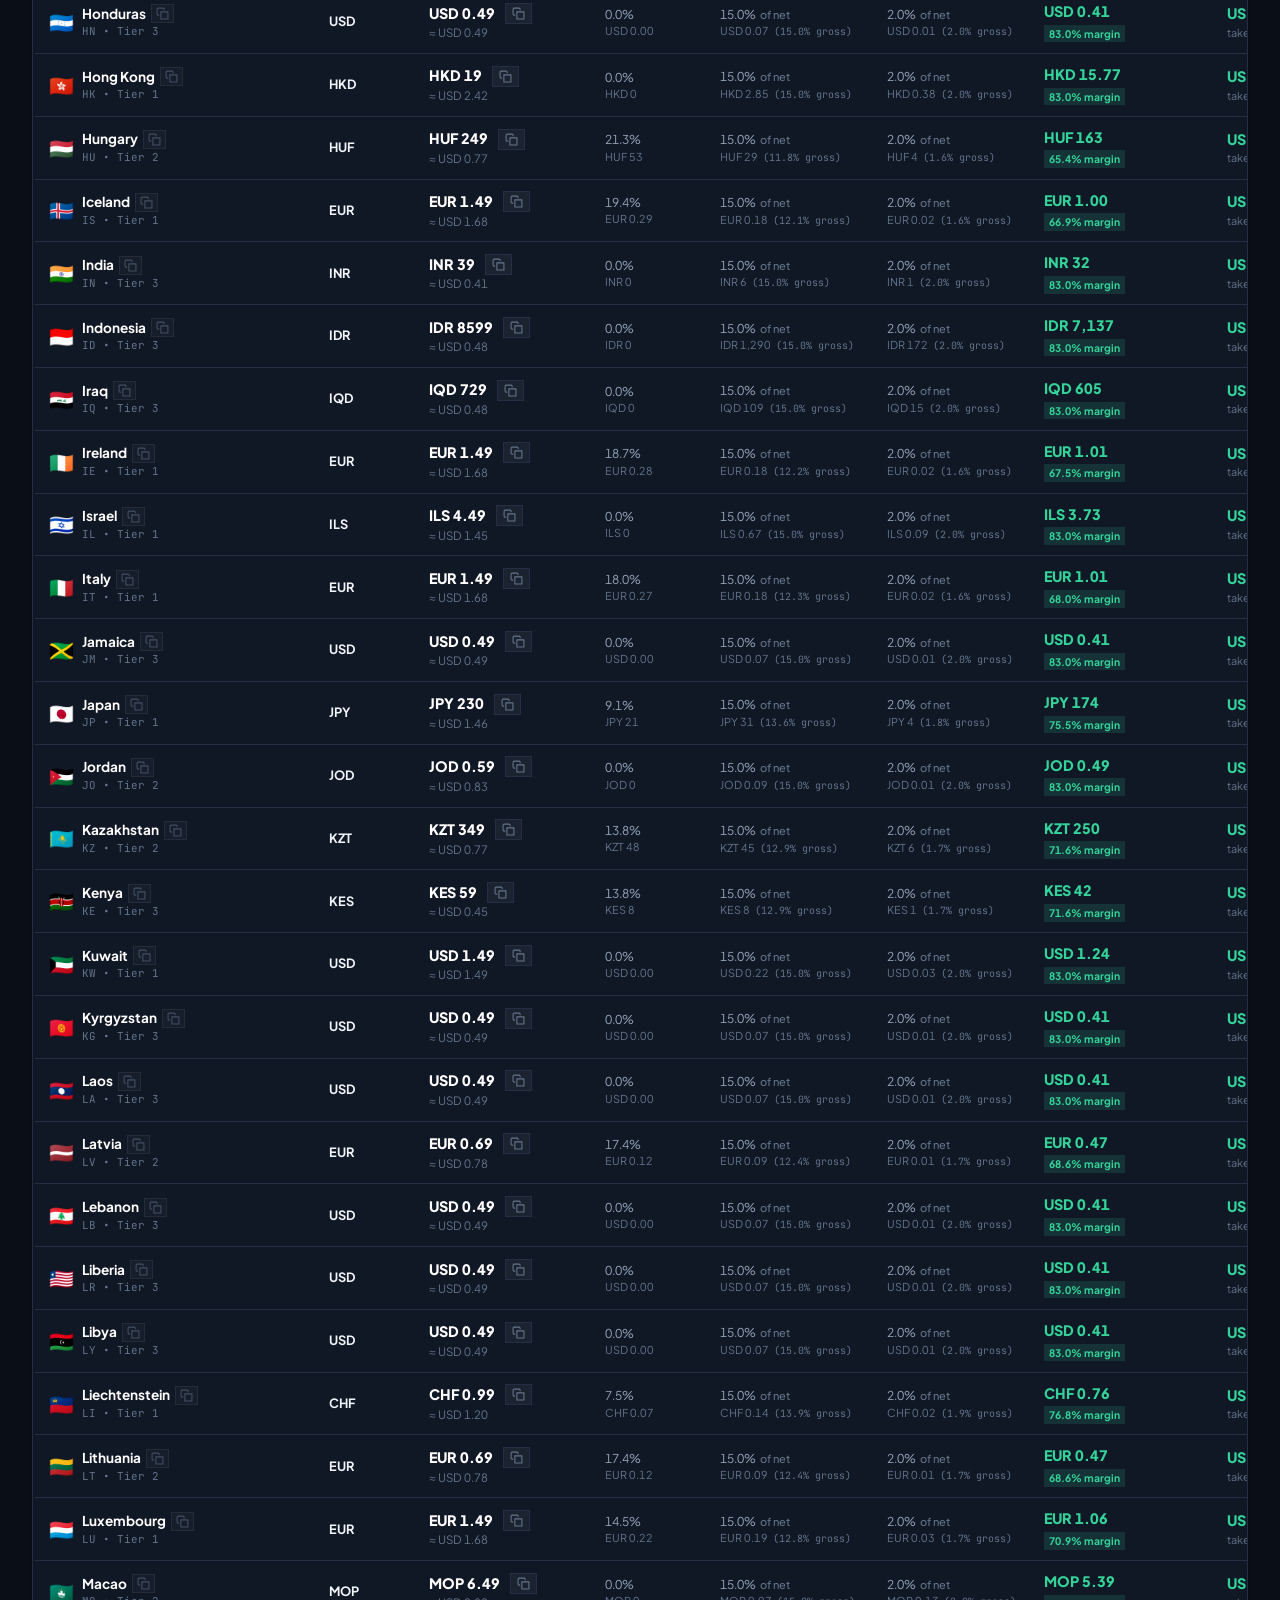
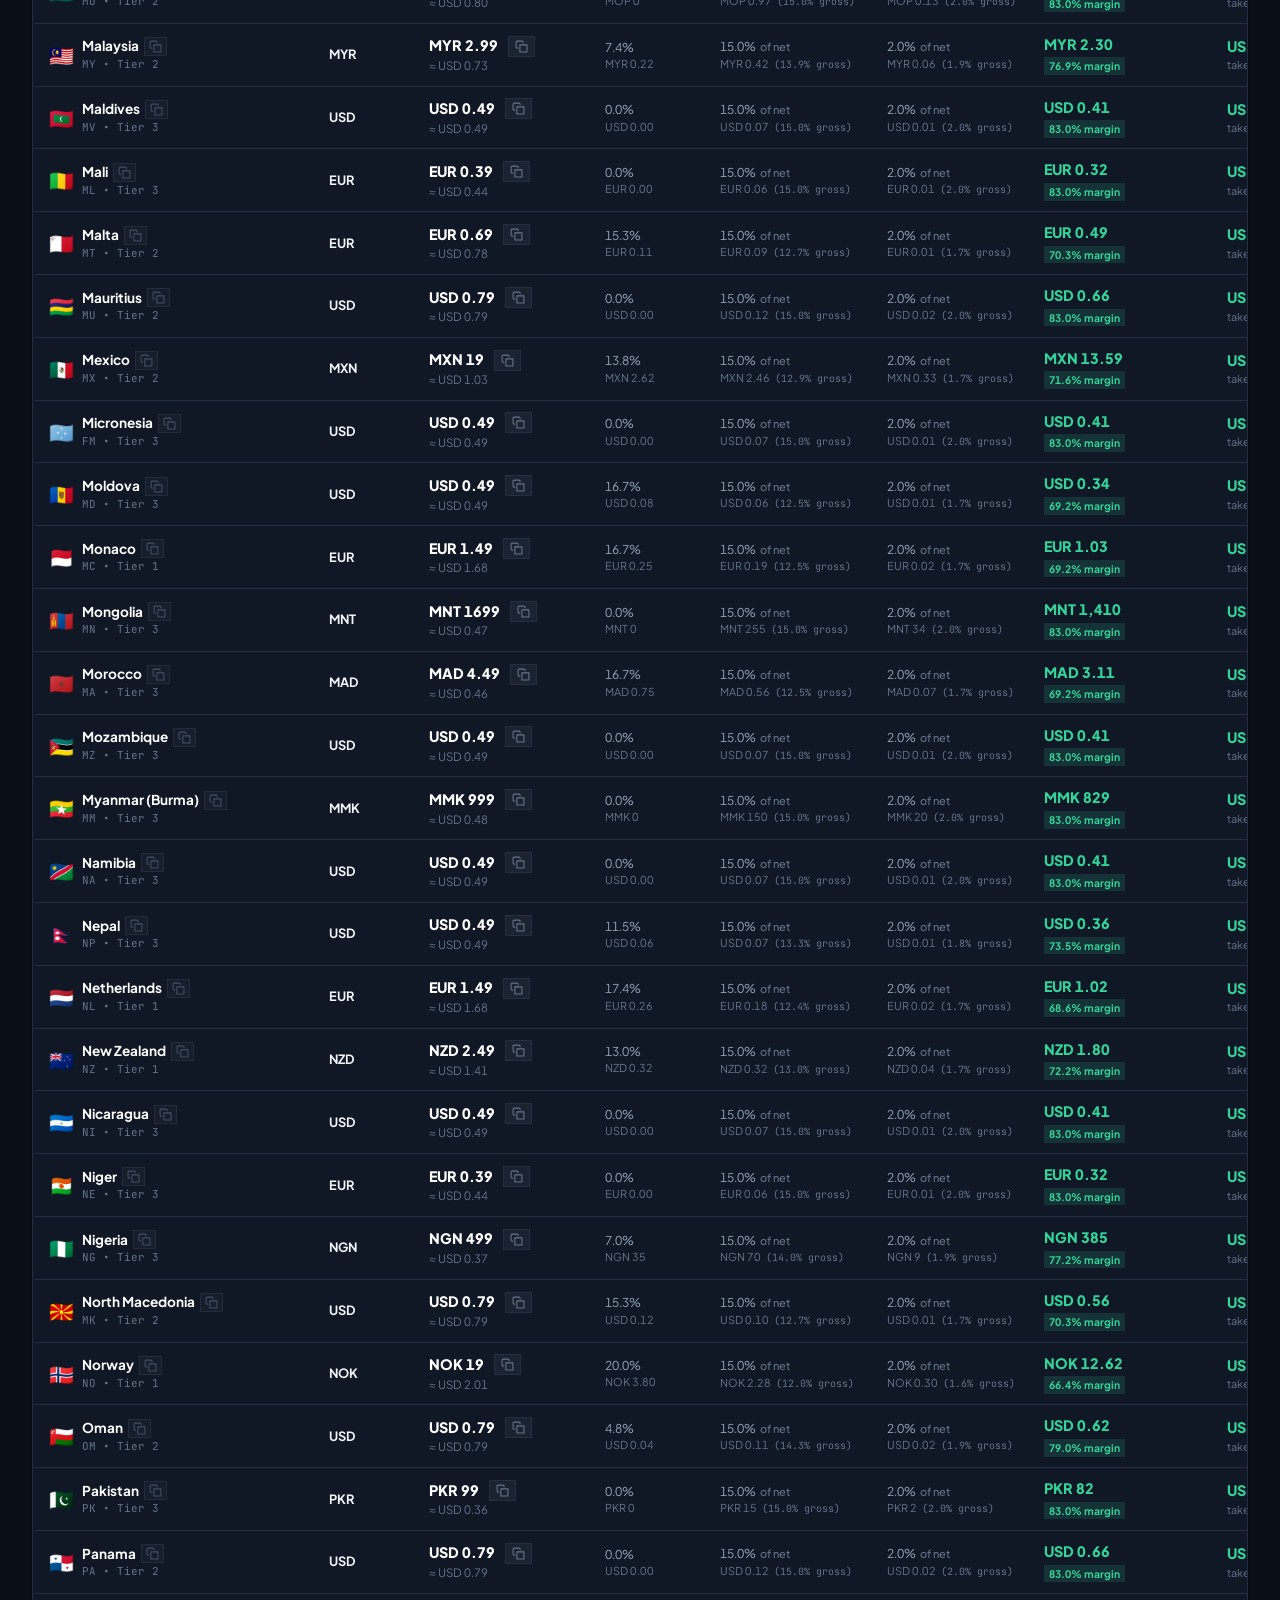
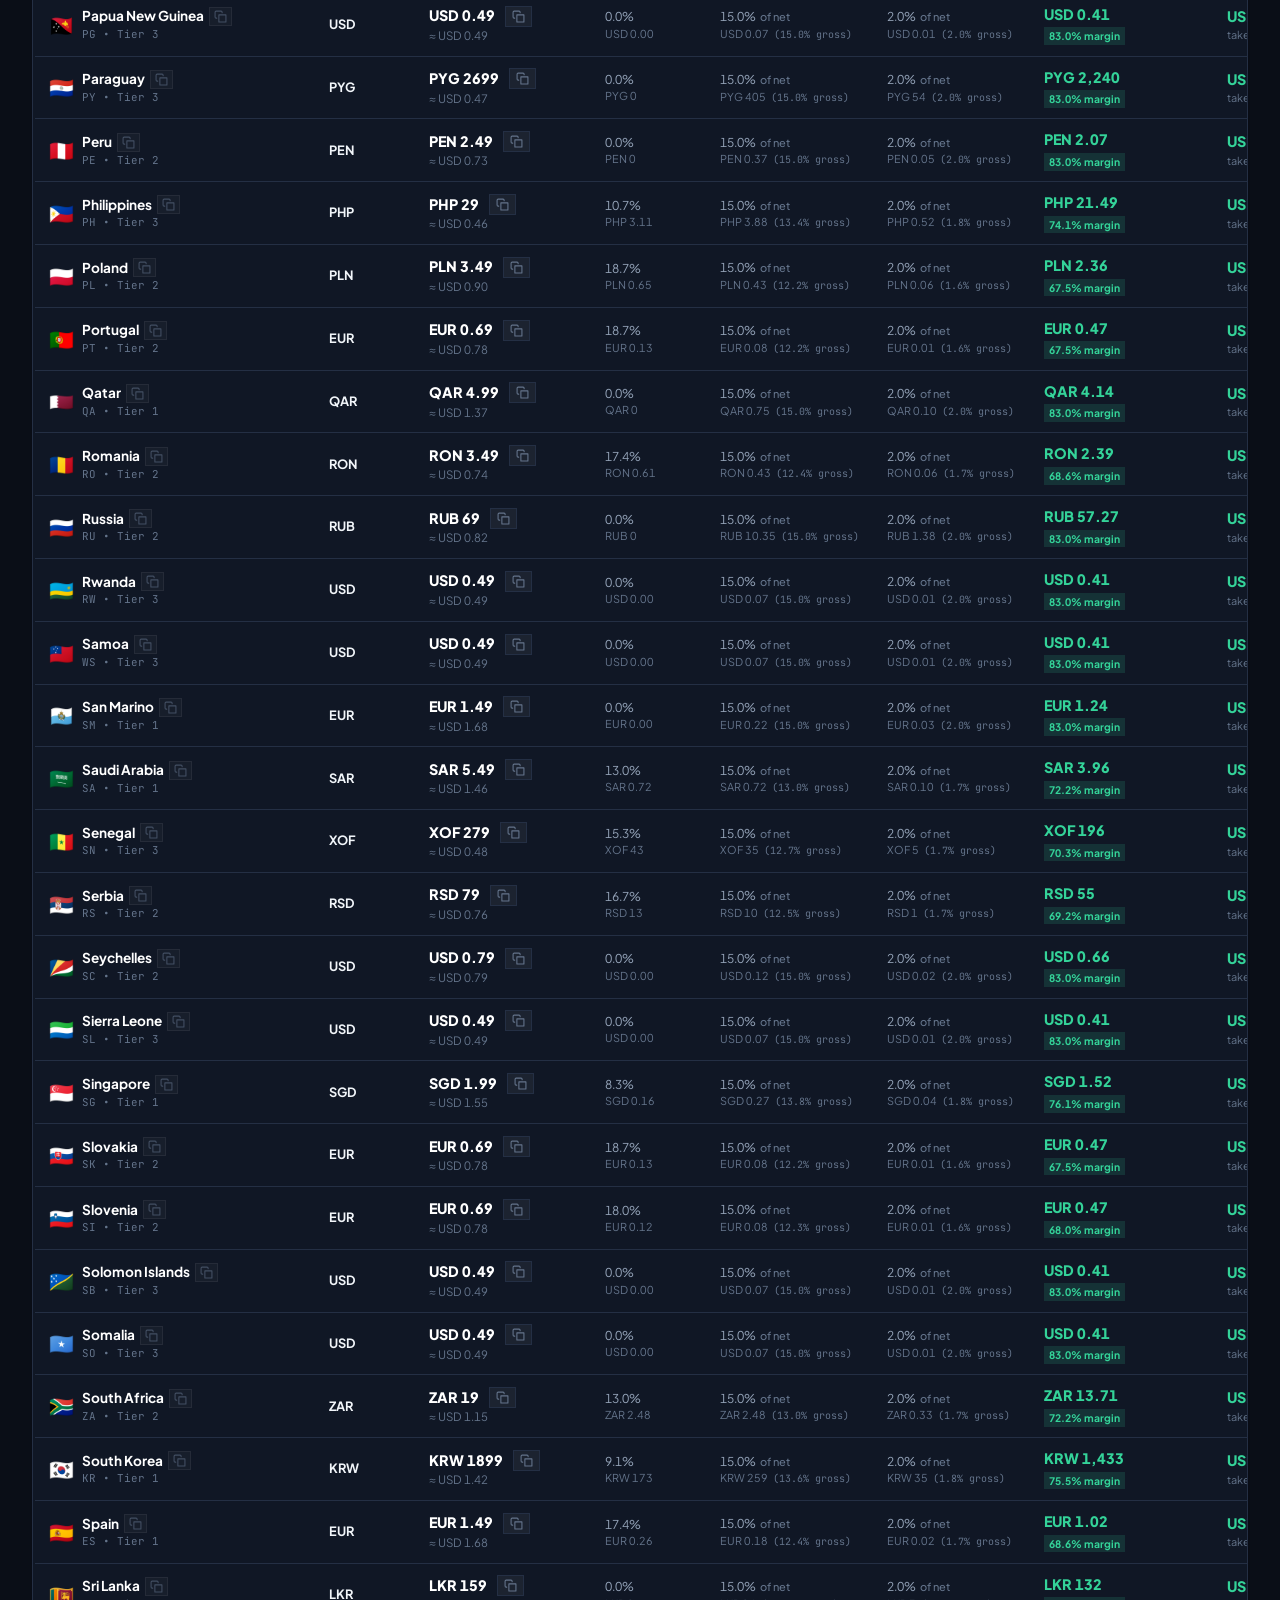
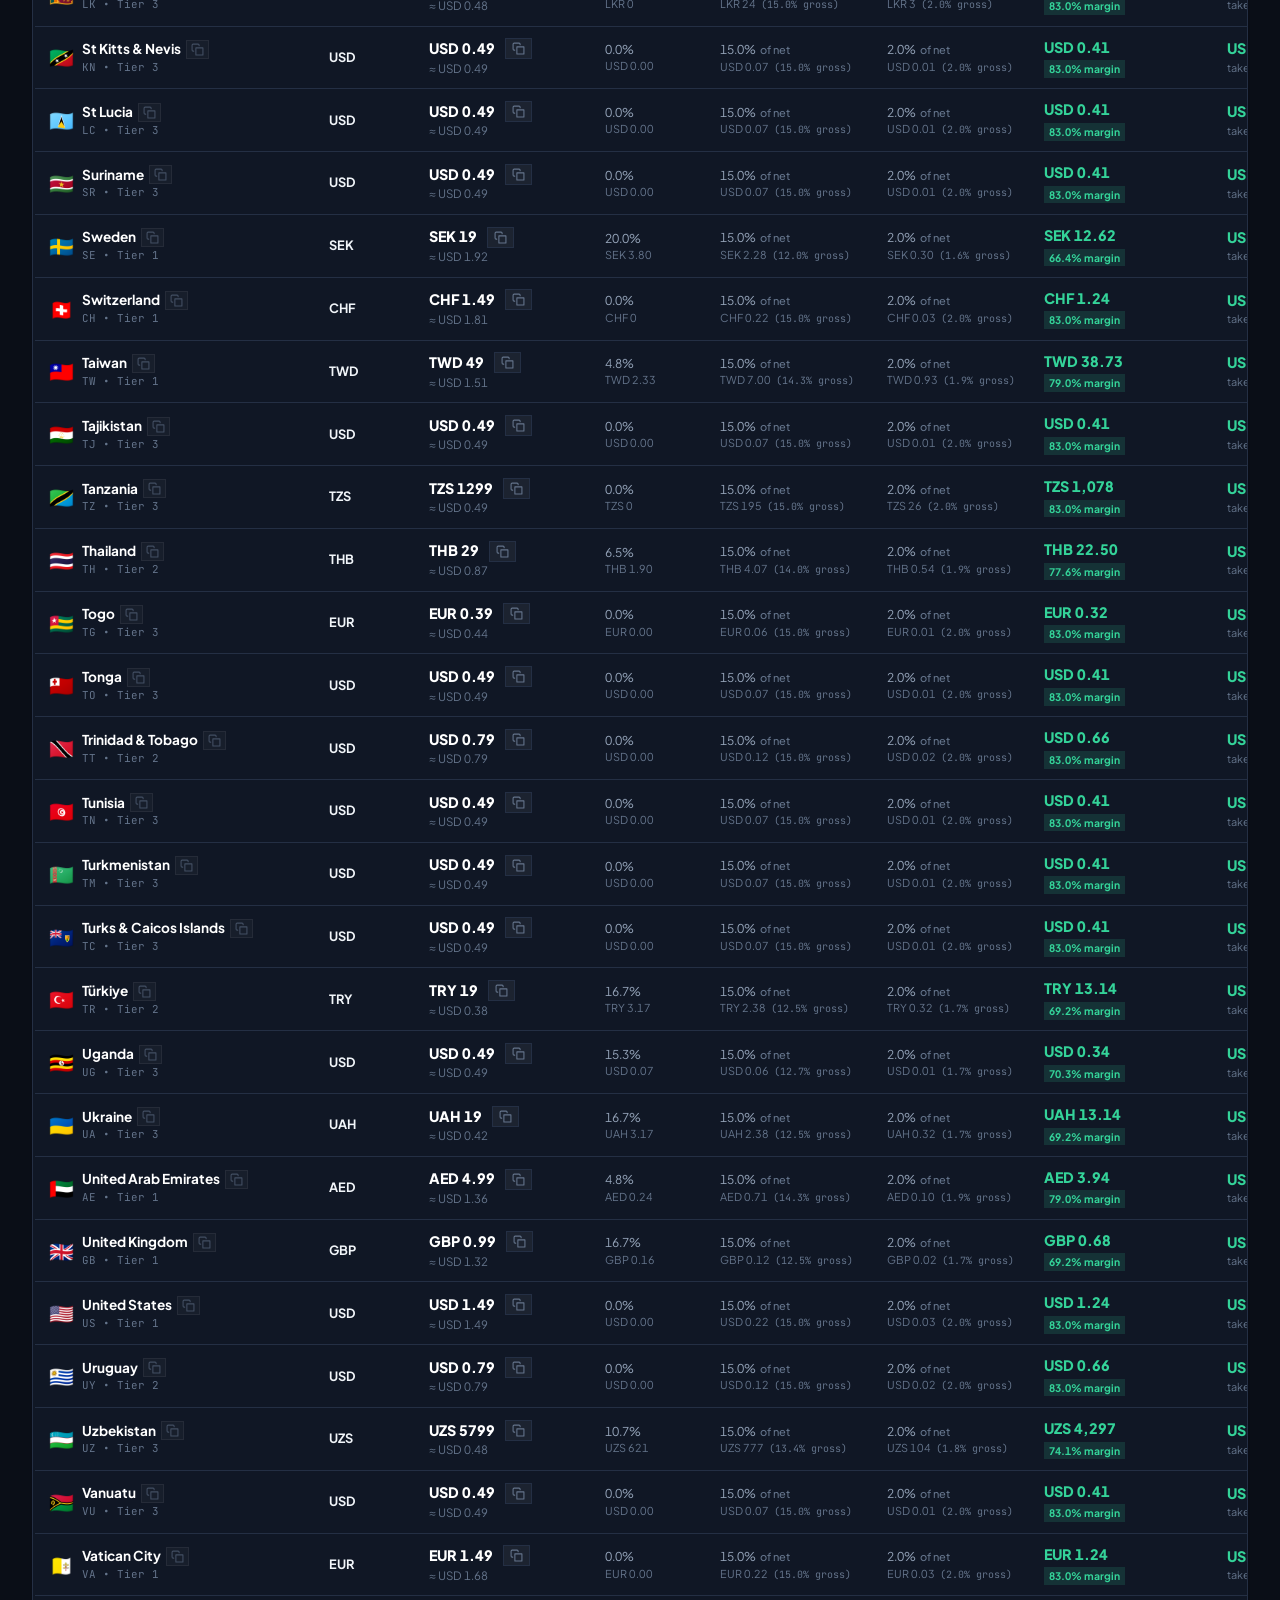
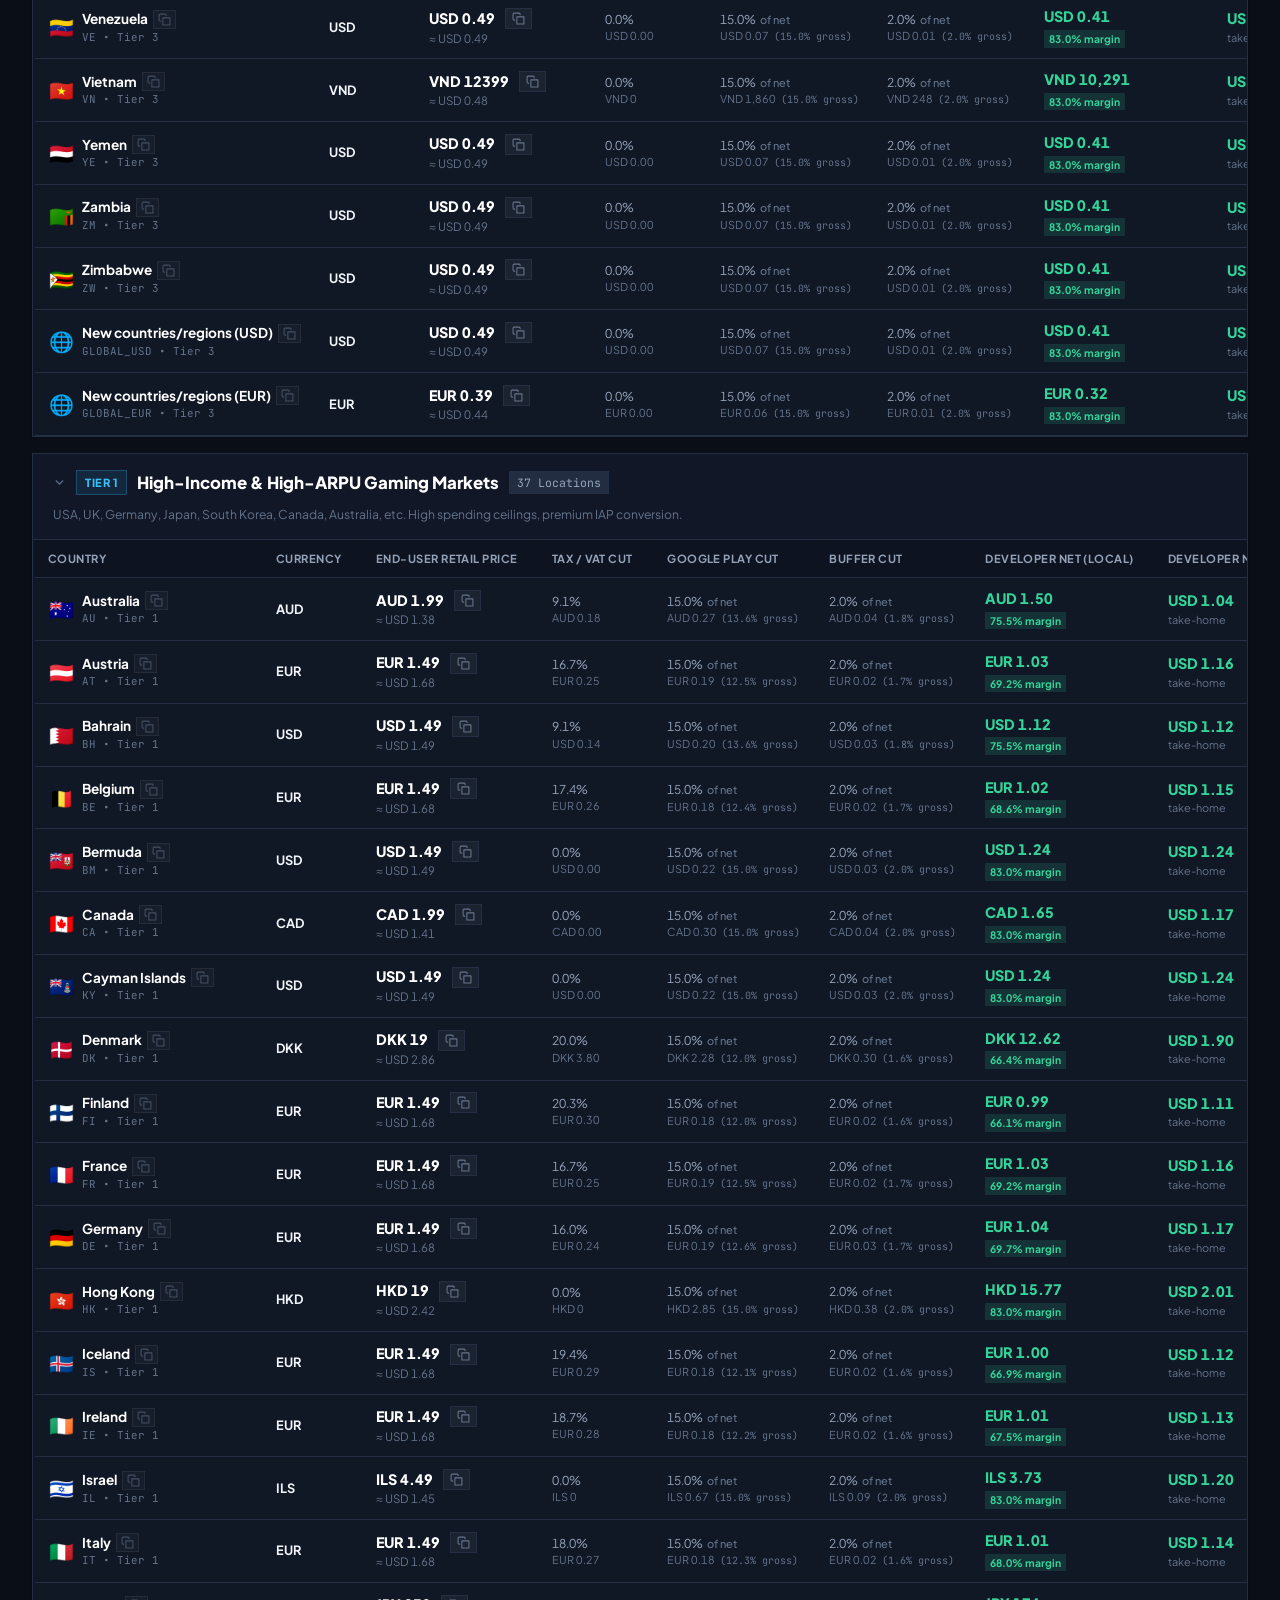
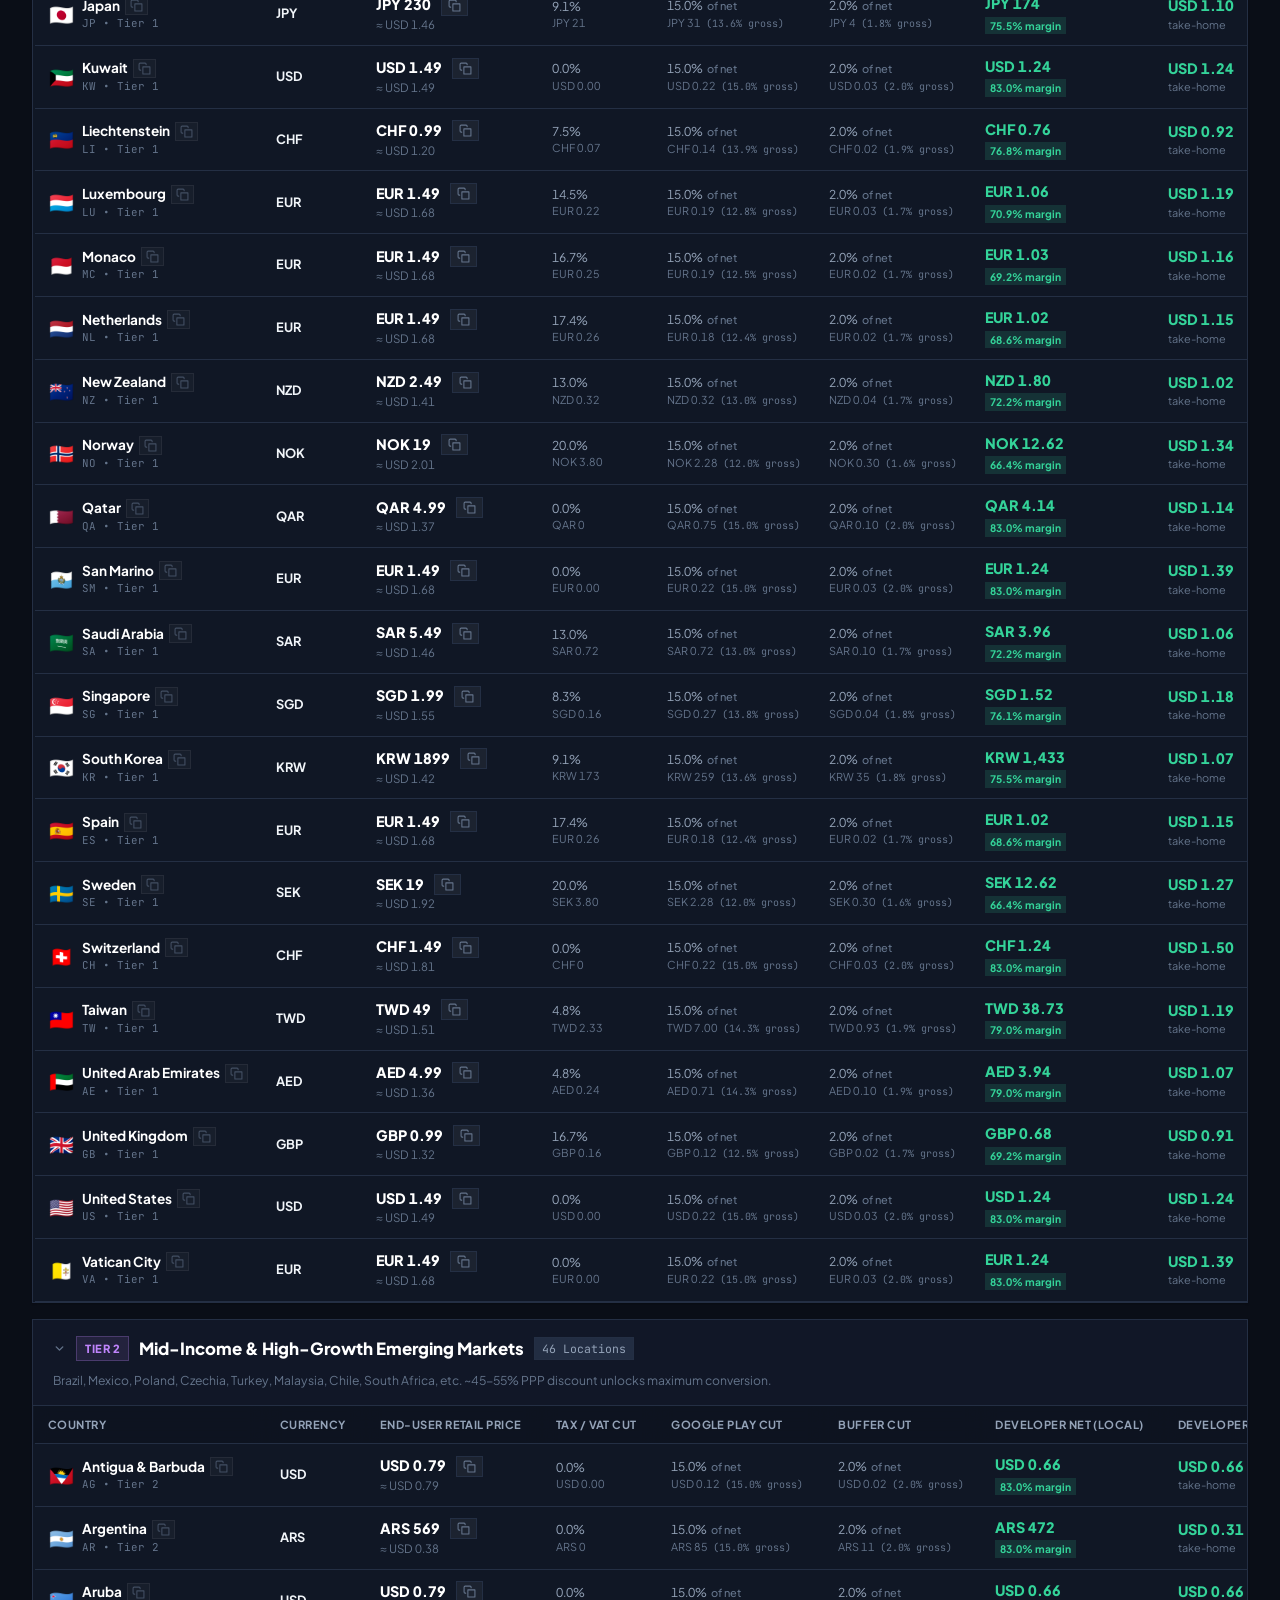
==== commit ecac017a: "feat: elapsed stopwatch, rolling ETA timer, and ultra-safe 2500ms human cadence for desktop automato" ====
--- a/index.html
+++ b/index.html
@@ -66,7 +66,7 @@
         <!-- Semantic Version & Telemetry Badge -->
         <div class="header-version-pill" id="headerVersionPill" role="button" tabindex="0" title="Click to view Version History &amp; Changelog">
           <span class="version-dot"></span>
-          <span class="version-tag" id="appVersionText">v1.8.10</span>
+          <span class="version-tag" id="appVersionText">v1.9.0</span>
           <span class="version-sep">•</span>
           <span class="version-date" id="lastUpdatedDateText">Updated 25 Oct 2026</span>
           <svg width="12" height="12" viewBox="0 0 24 24" fill="none" stroke="currentColor" stroke-width="2.5" stroke-linecap="round" stroke-linejoin="round" class="version-info-icon"><circle cx="12" cy="12" r="10"></circle><line x1="12" y1="16" x2="12" y2="12"></line><line x1="12" y1="8" x2="12.01" y2="8"></line></svg>
@@ -1086,8 +1086,24 @@
         </div>
 
         <div class="changelog-timeline">
+          <!-- Release v1.9.0 -->
+          <div class="changelog-item current">
+            <div class="changelog-marker"></div>
+            <div class="changelog-content">
+              <div class="changelog-header">
+                <span class="changelog-version">v1.9.0</span>
+                <span class="changelog-tag tag-minor">Minor Release</span>
+                <span class="changelog-date">25 Oct 2026</span>
+              </div>
+              <ul class="changelog-list">
+                <li><strong>Desktop Real-Time Elapsed Stopwatch &amp; Rolling ETA Telemetry:</strong> Integrated real-time stopwatch and rolling 5-task moving average completion timer into Play Sale Automator desktop software, perfectly mirroring the browser bot. Excludes user-intervention pause periods and updates every 200ms.</li>
+                <li><strong>Ultra-Safe 2500ms Cadence &amp; Human Cadence Engine:</strong> Added dedicated Cadence speed preset dropdown defaulting to <code>🛡️ Ultra-Safe (2500ms • Human Cadence)</code> with natural randomized jitter (±15% to 25% non-periodic variance) and periodic 25-task breathing rest breaks to completely eliminate rate limiting.</li>
+              </ul>
+            </div>
+          </div>
+
           <!-- Release v1.8.10 -->
-          <div class="changelog-item current">
+          <div class="changelog-item">
             <div class="changelog-marker"></div>
             <div class="changelog-content">
               <div class="changelog-header">
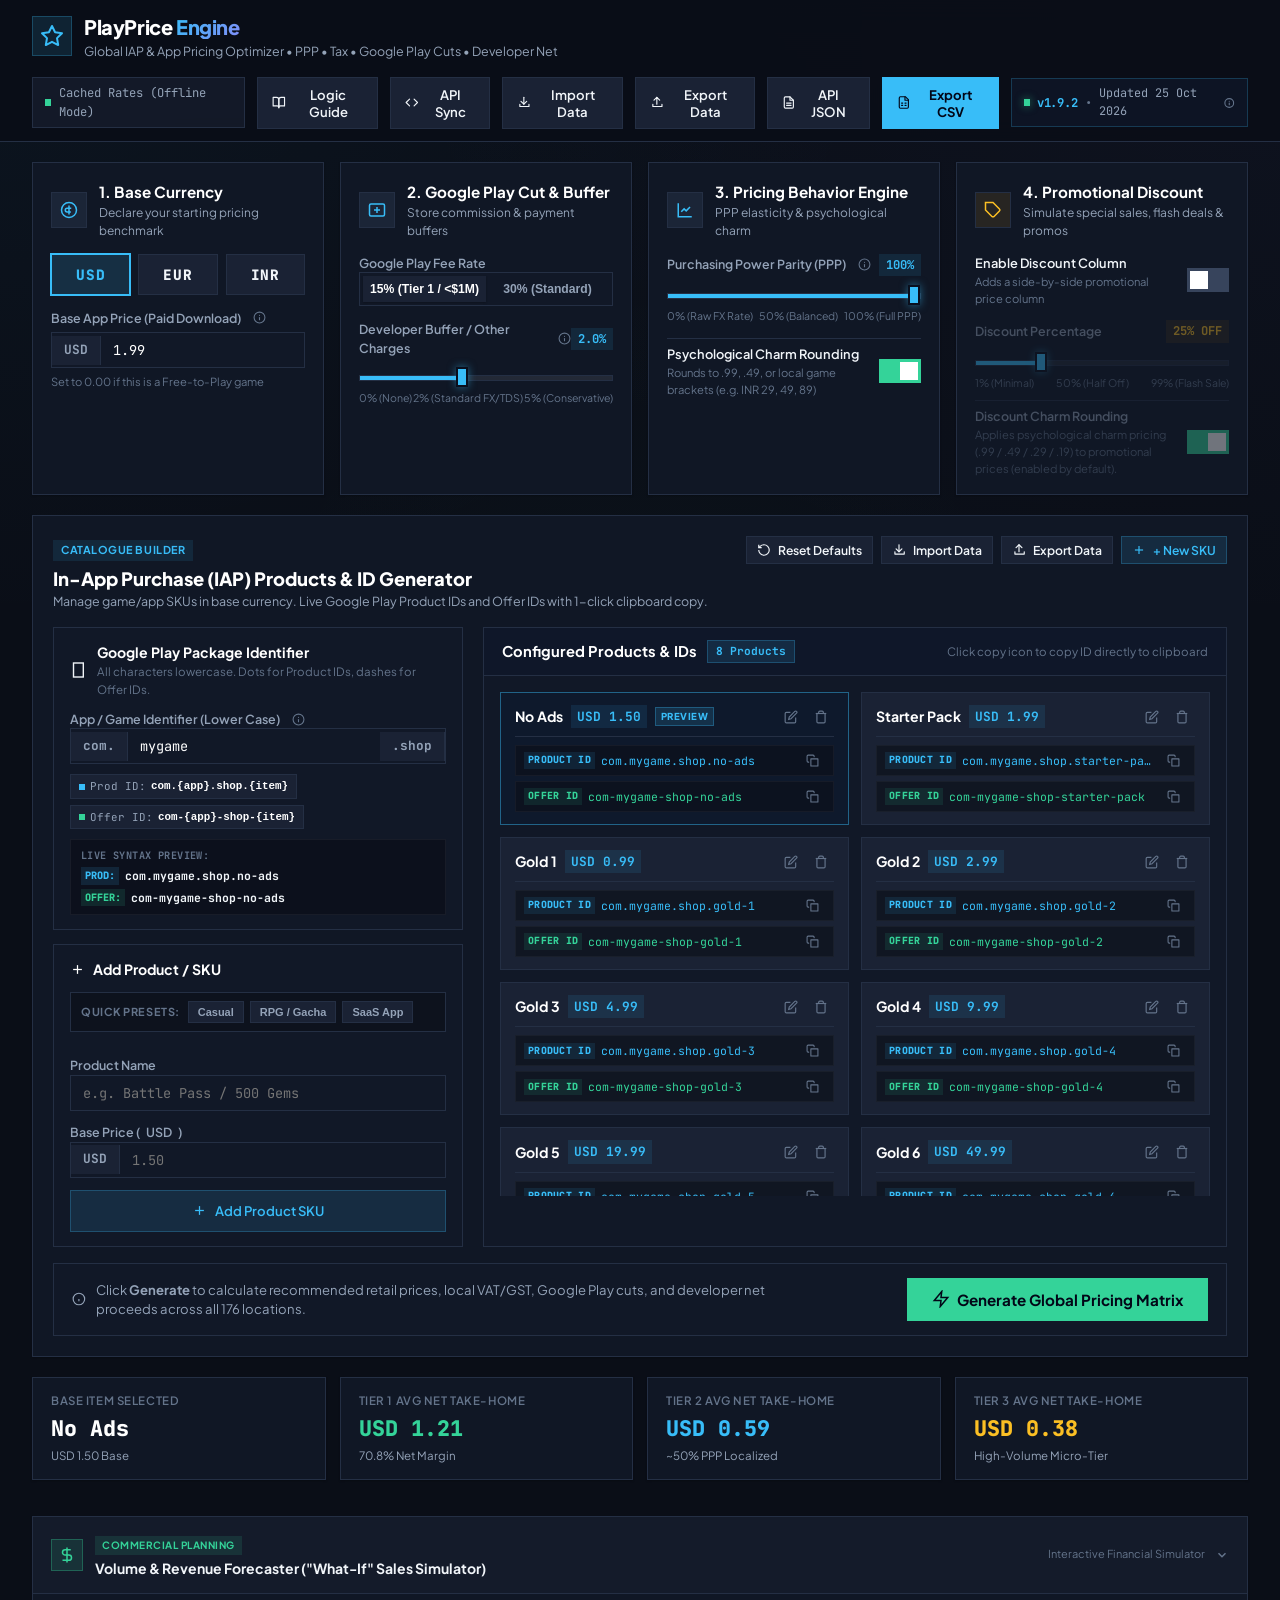
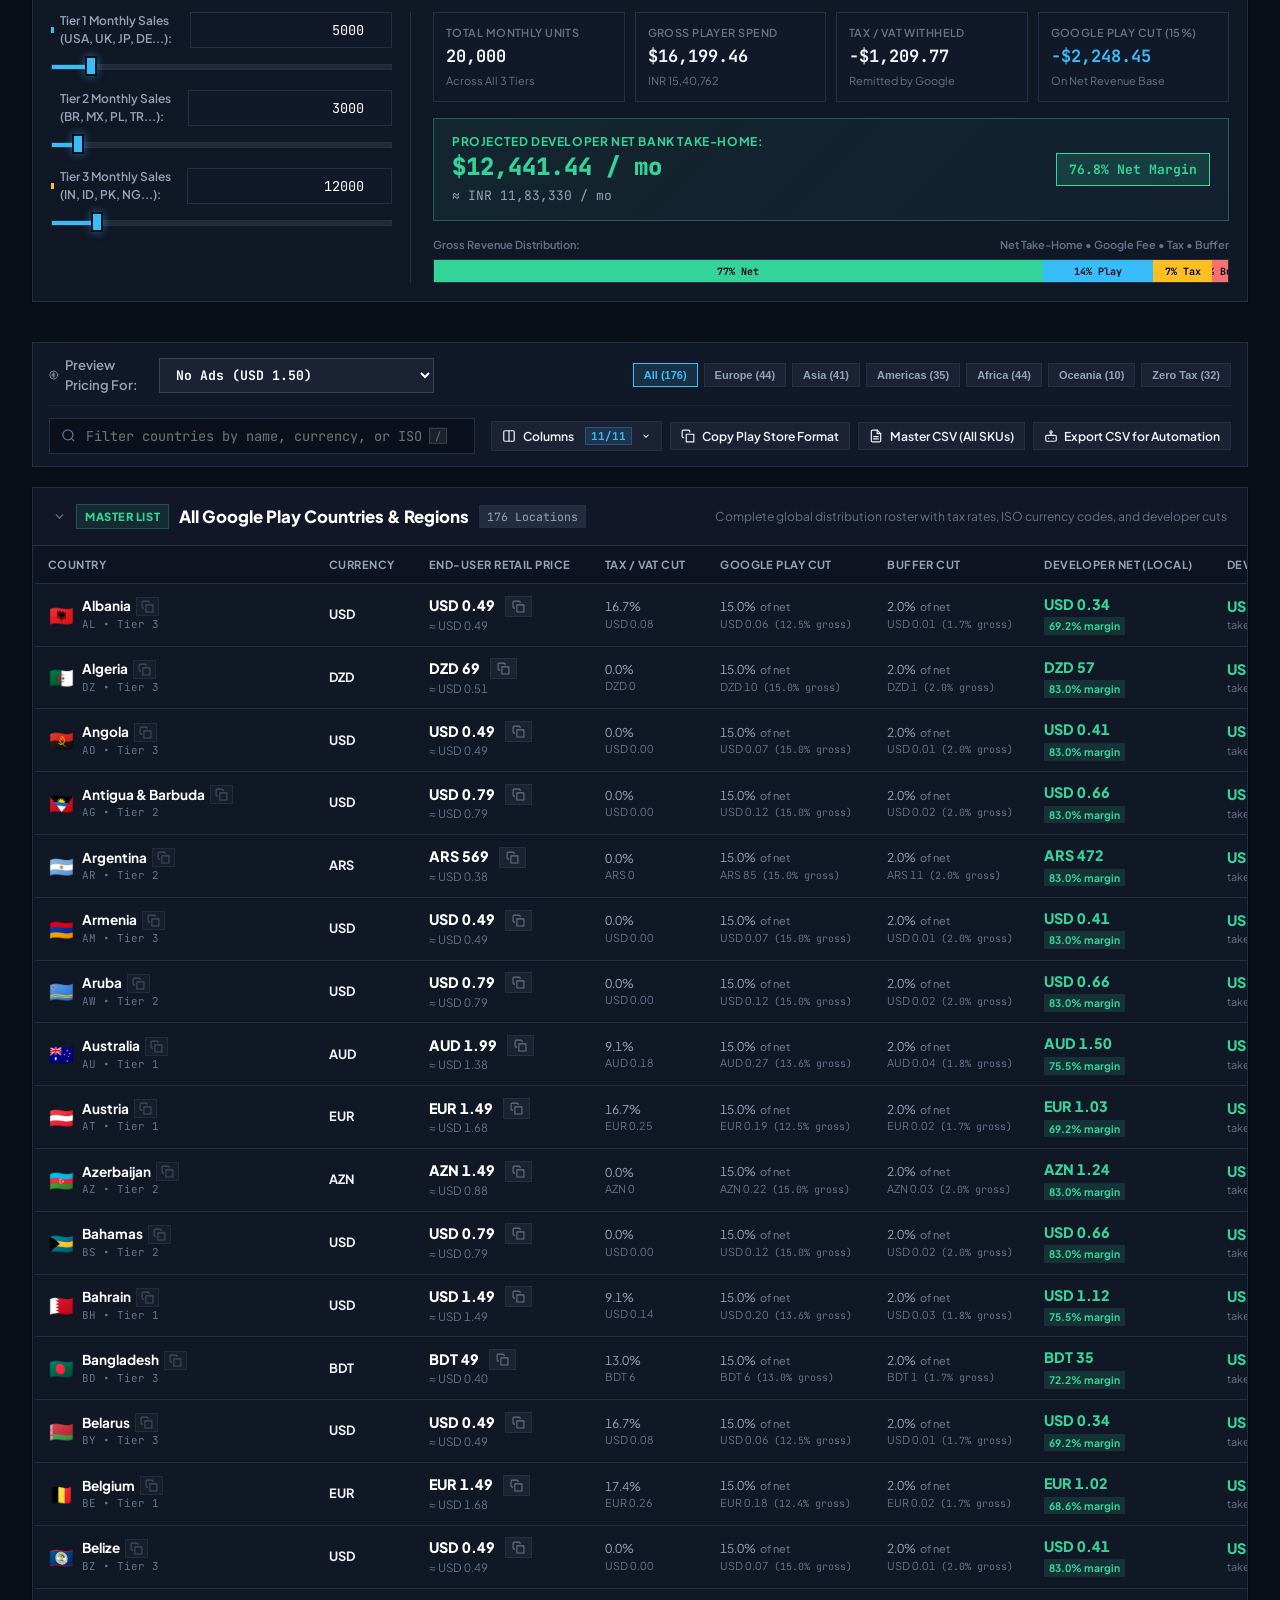
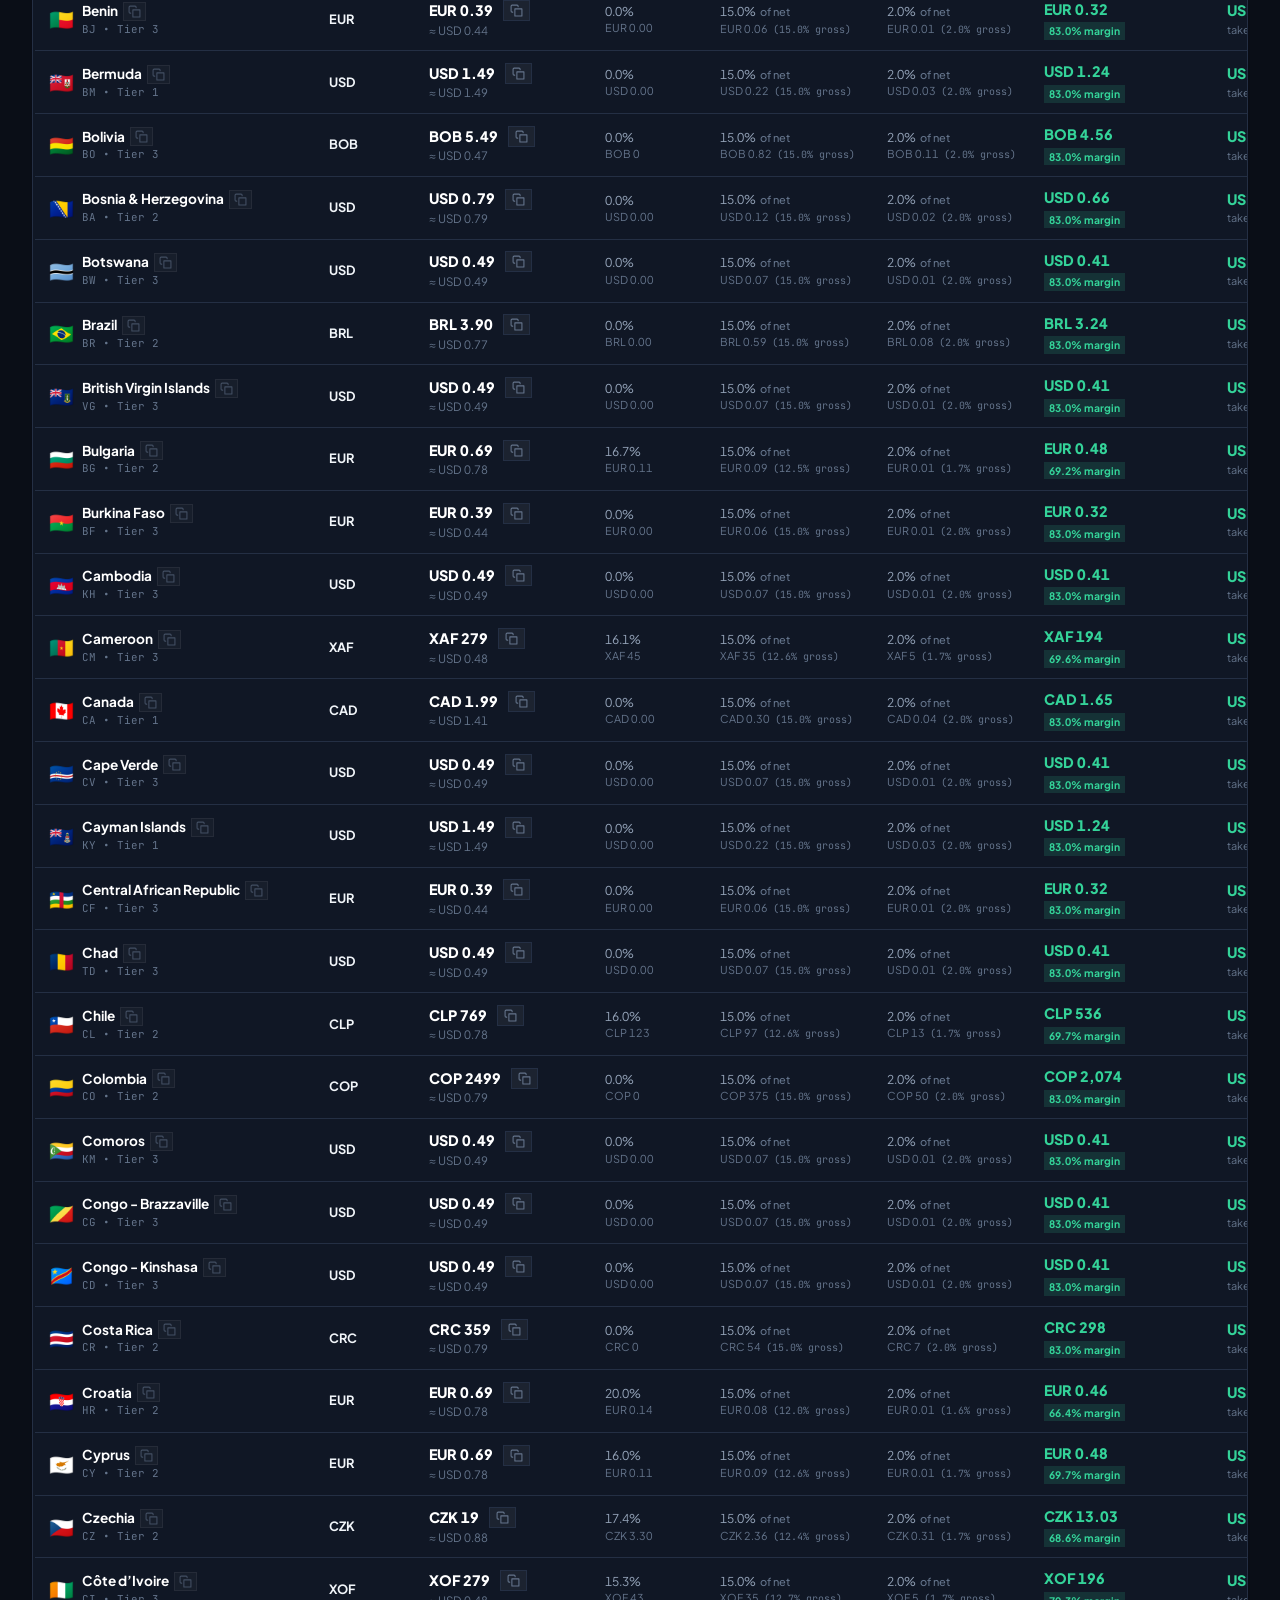
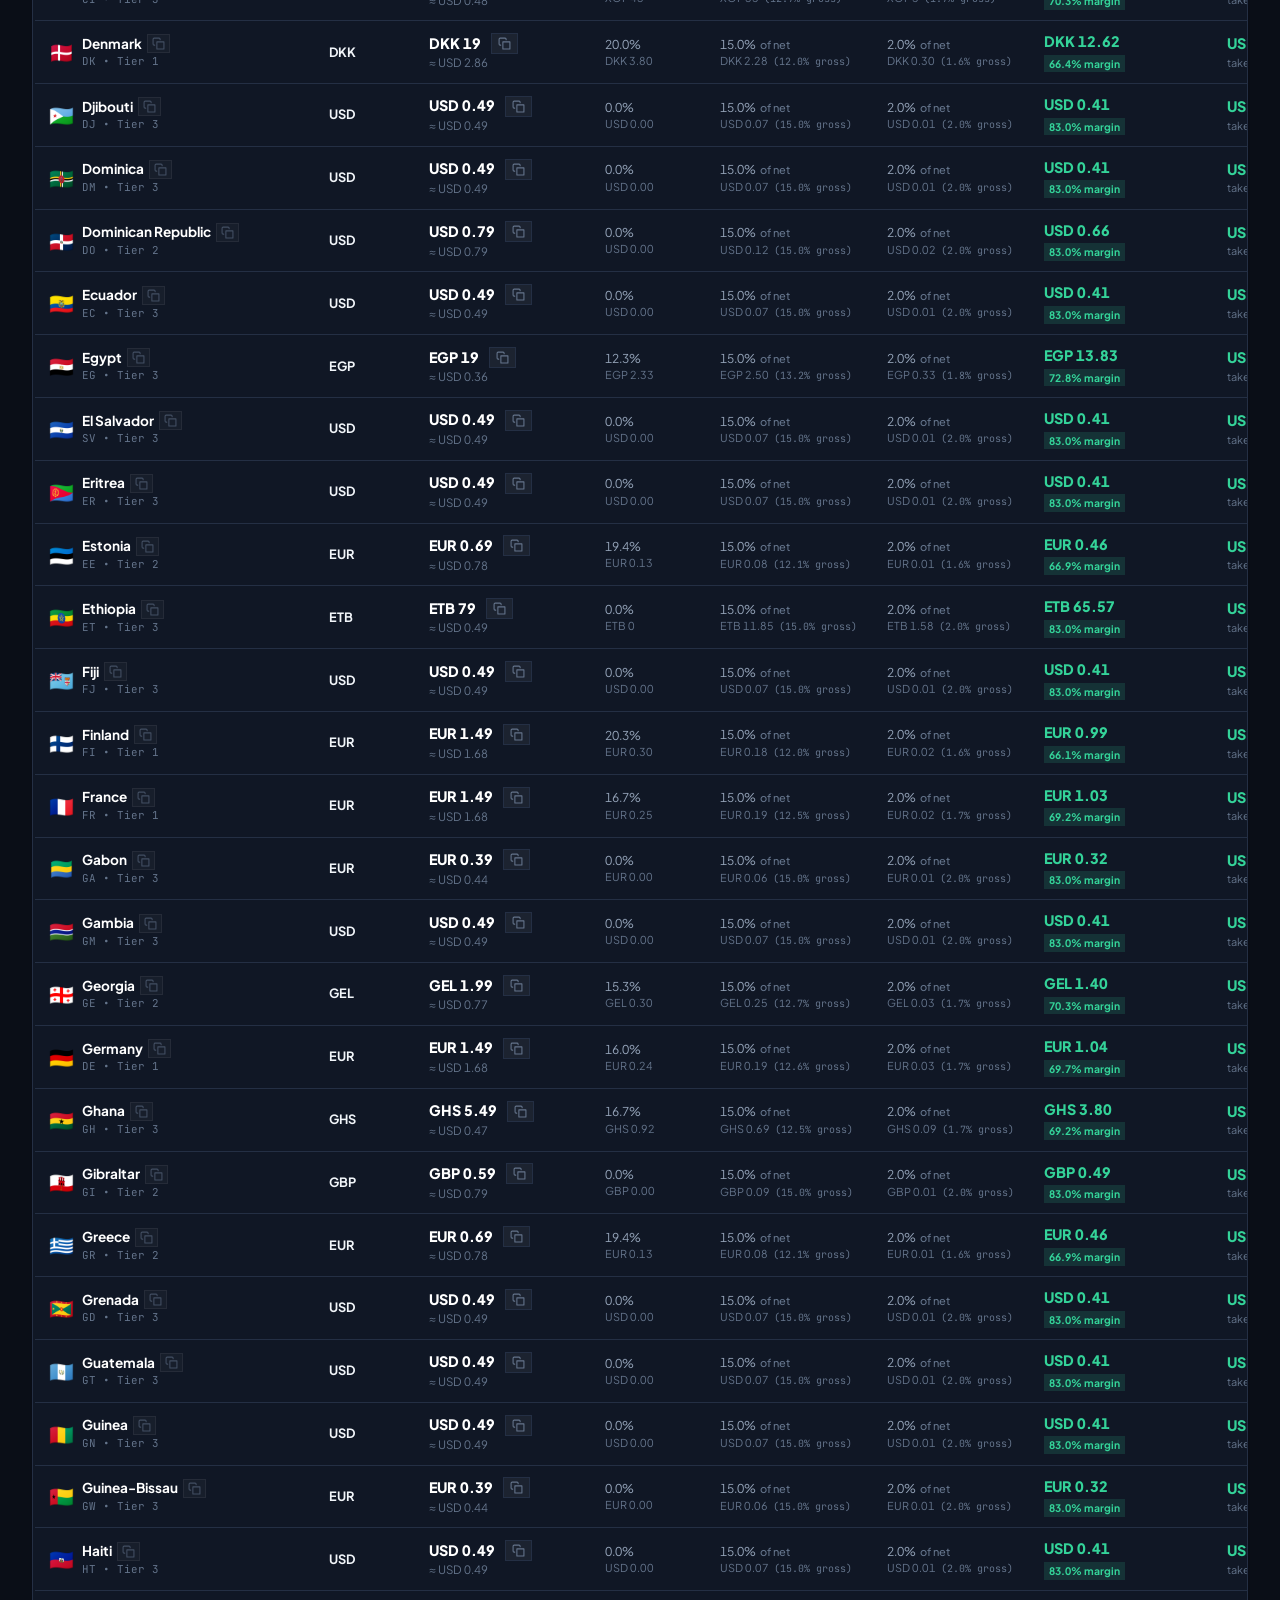
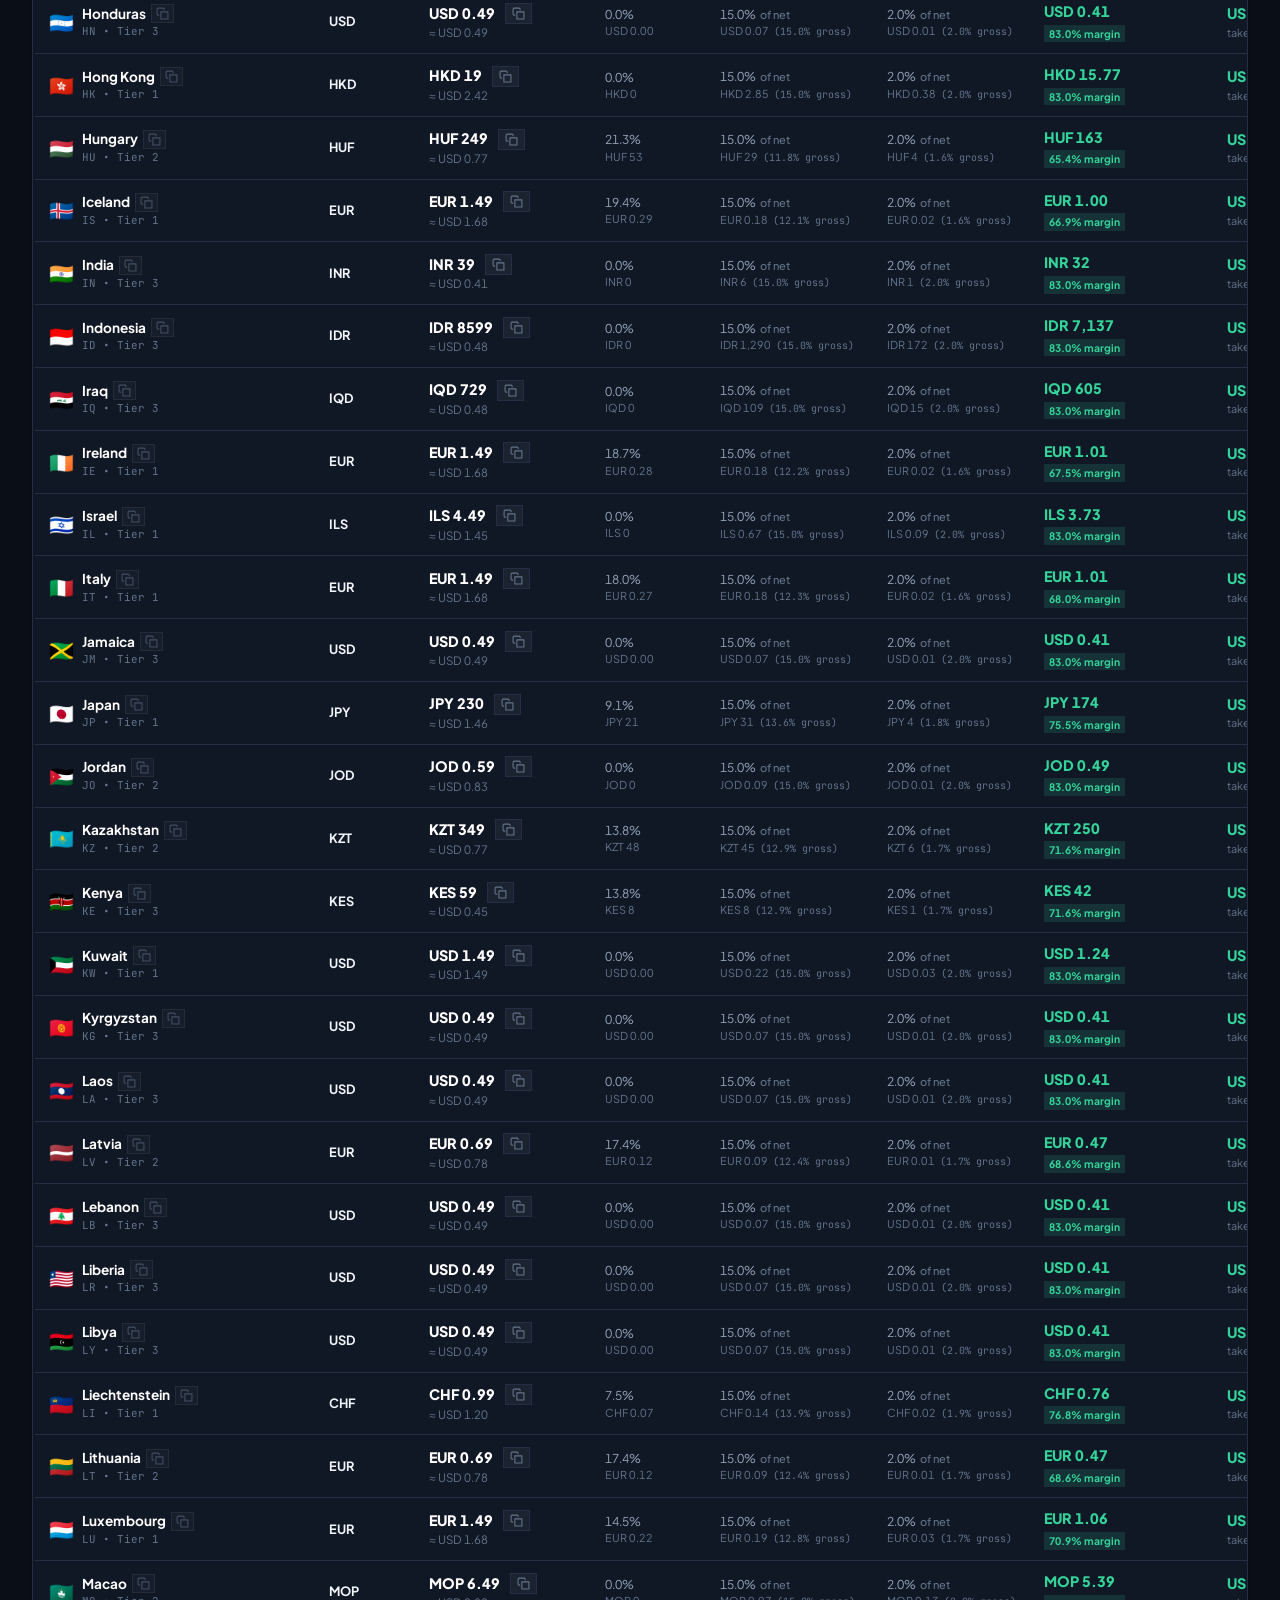
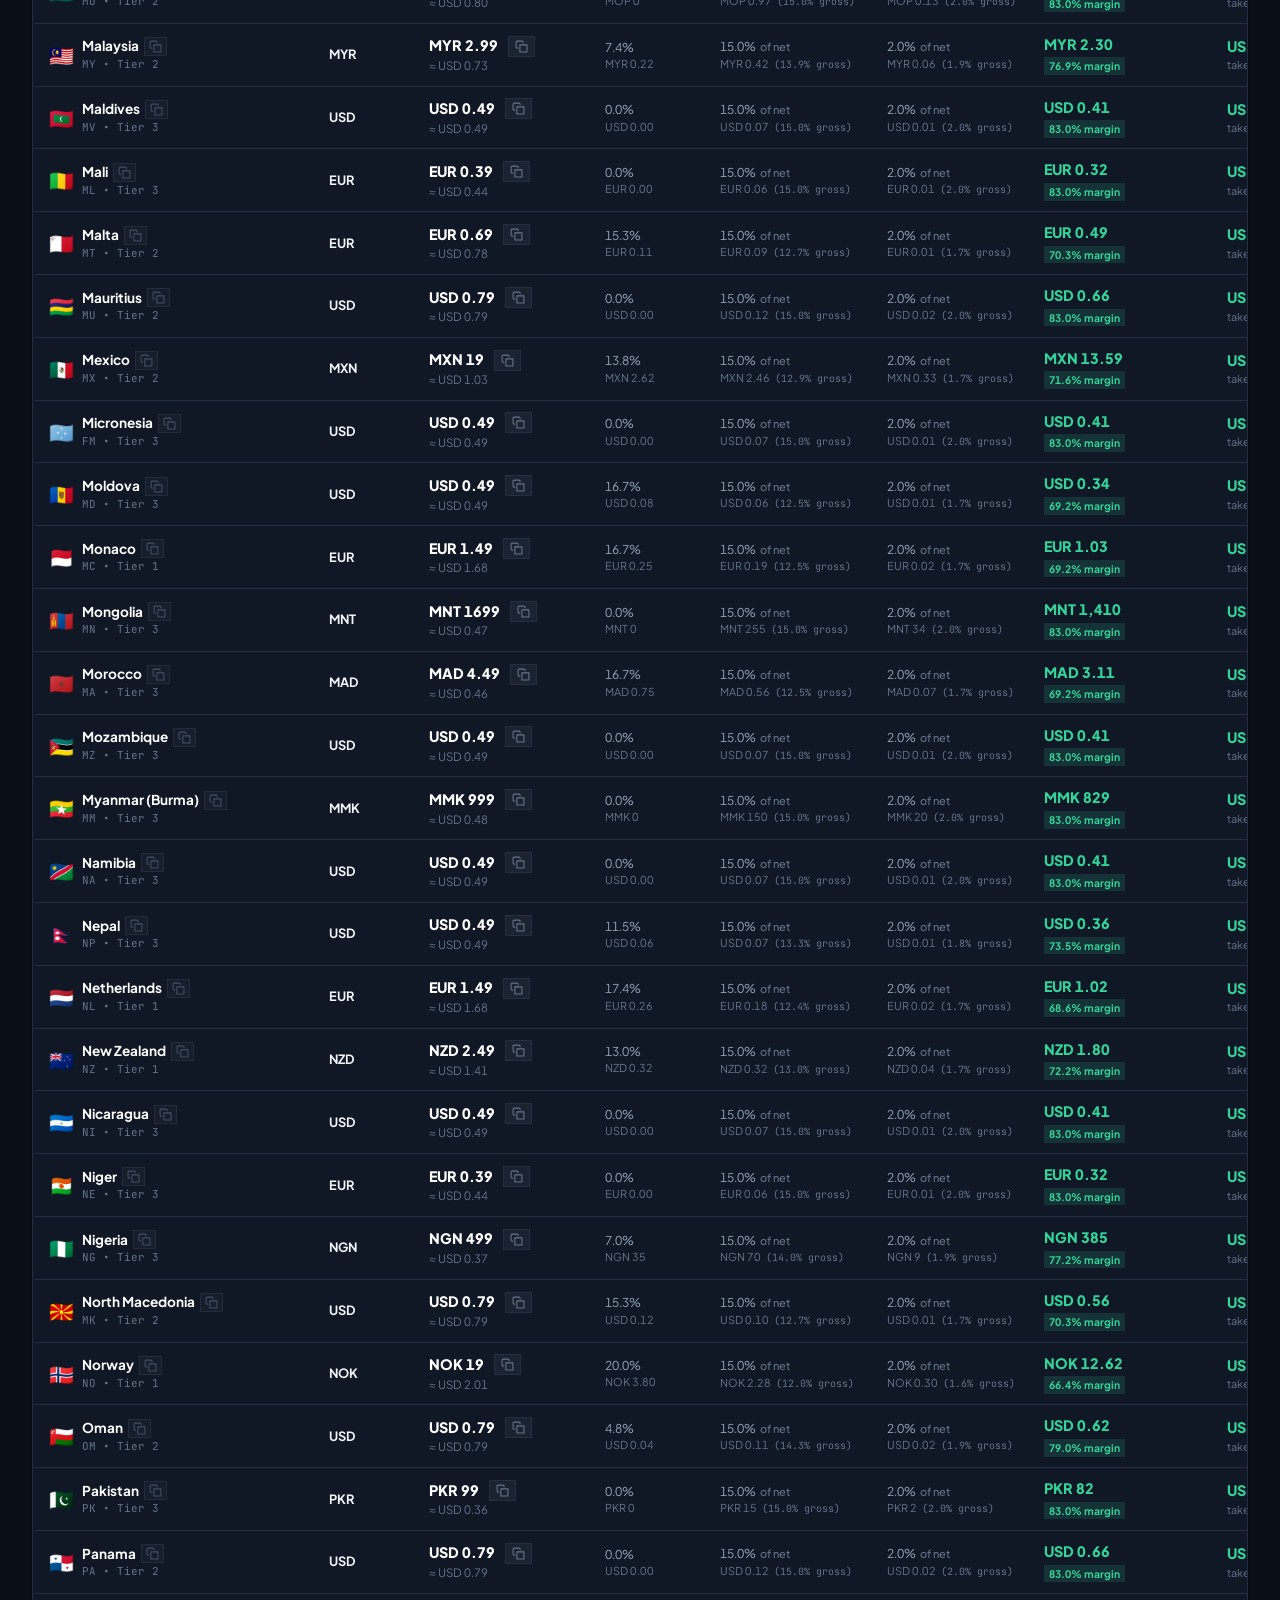
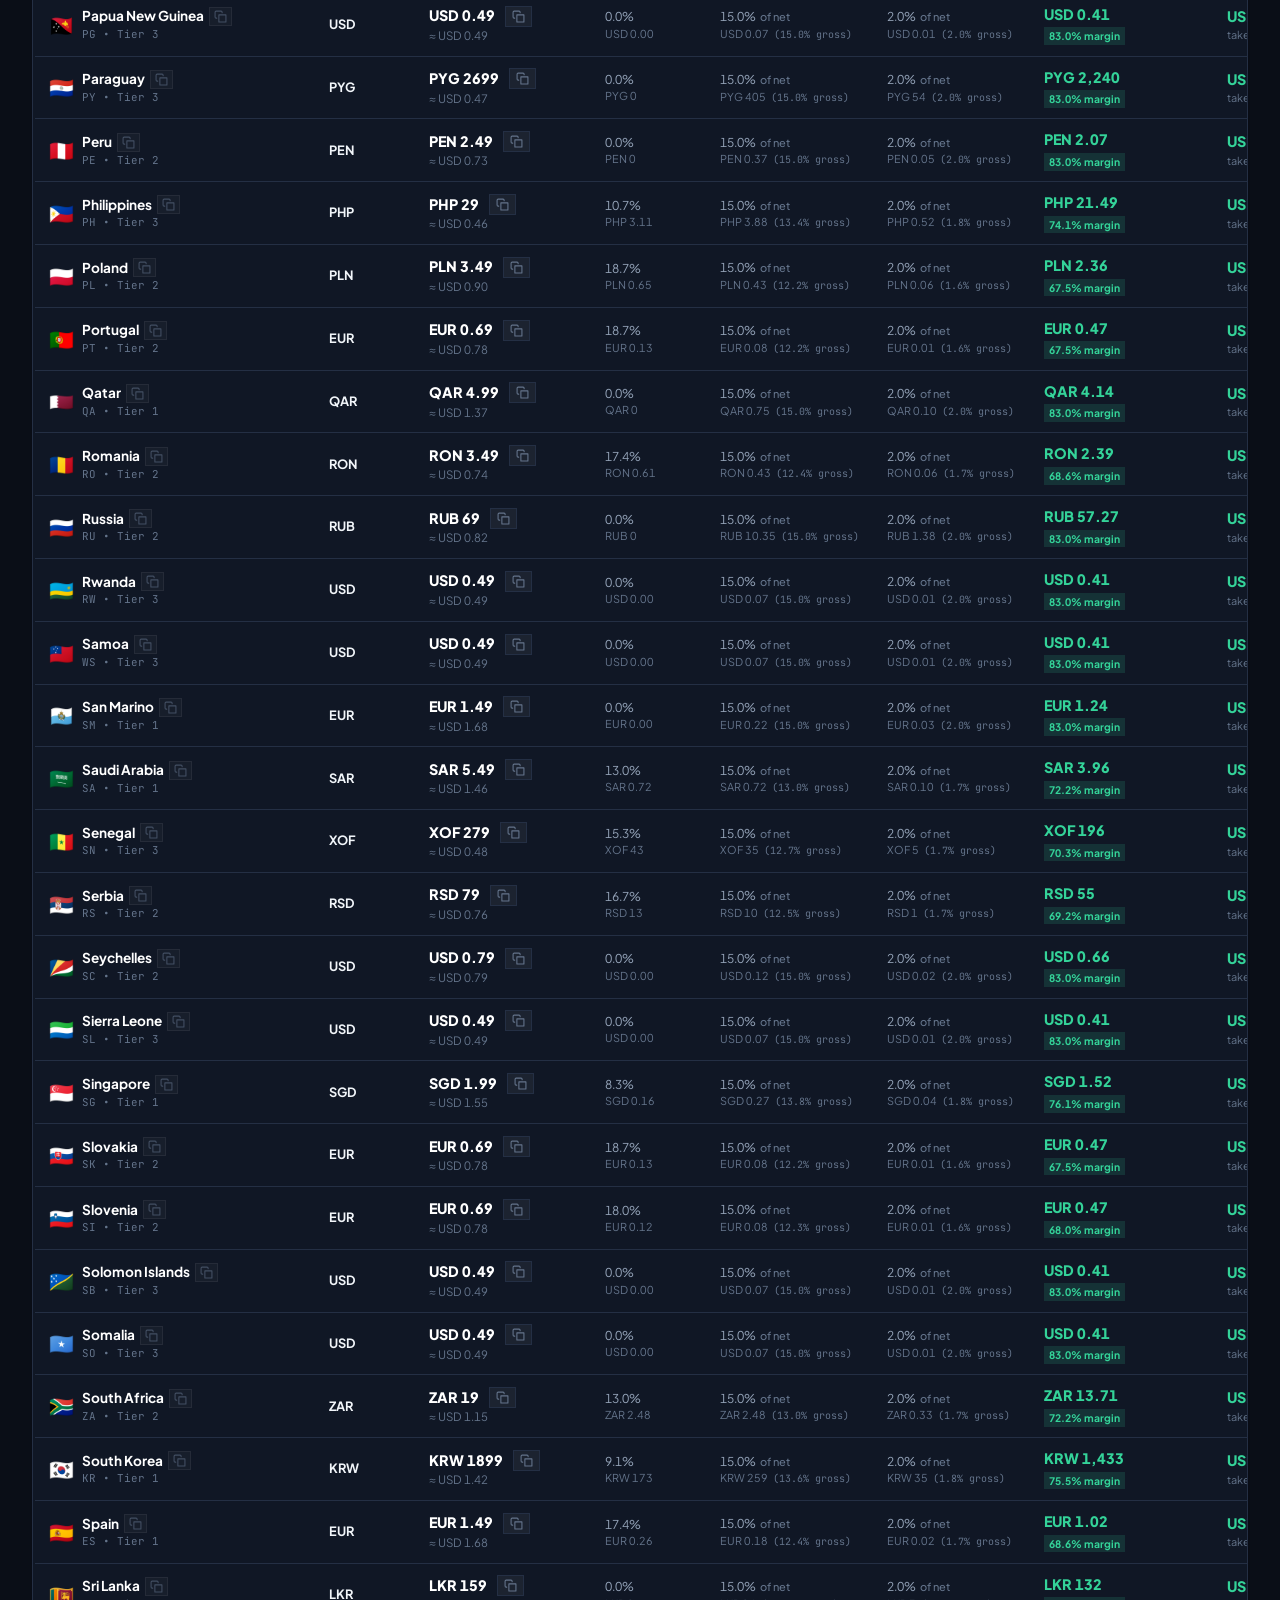
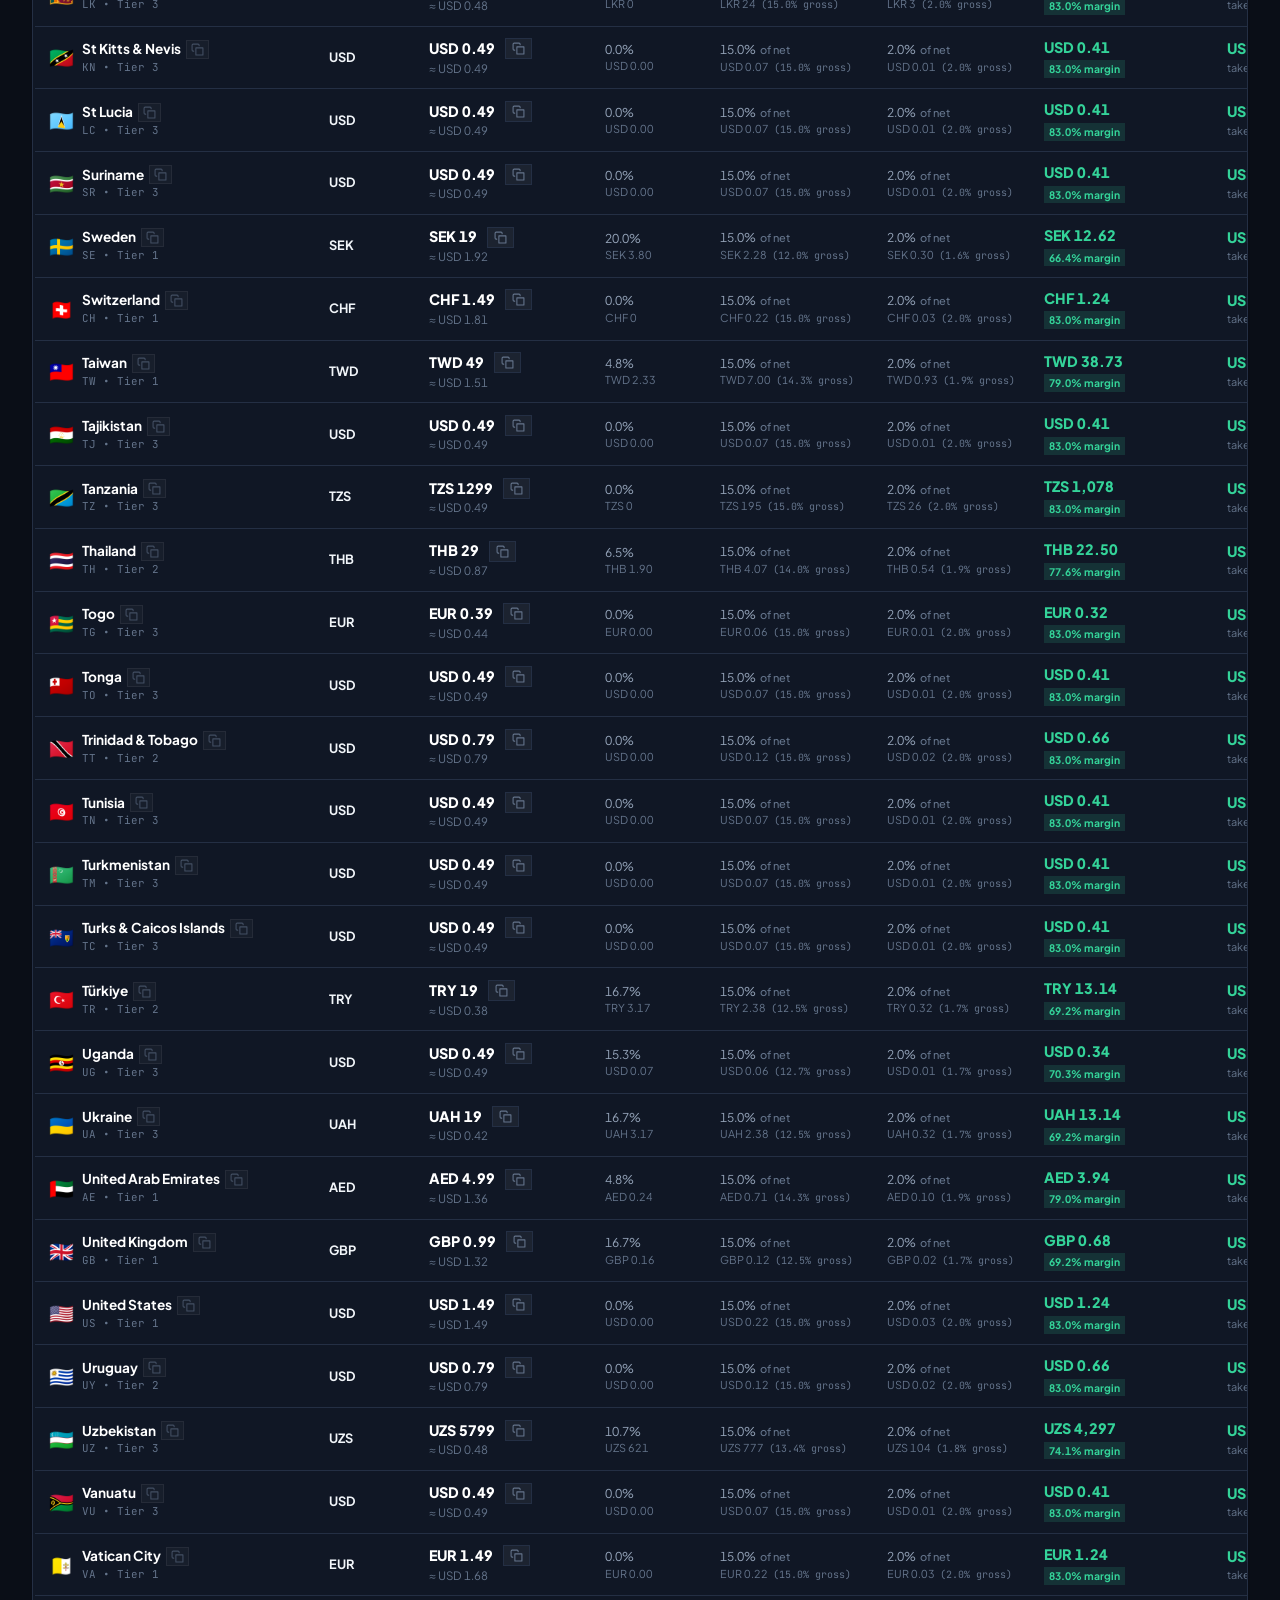
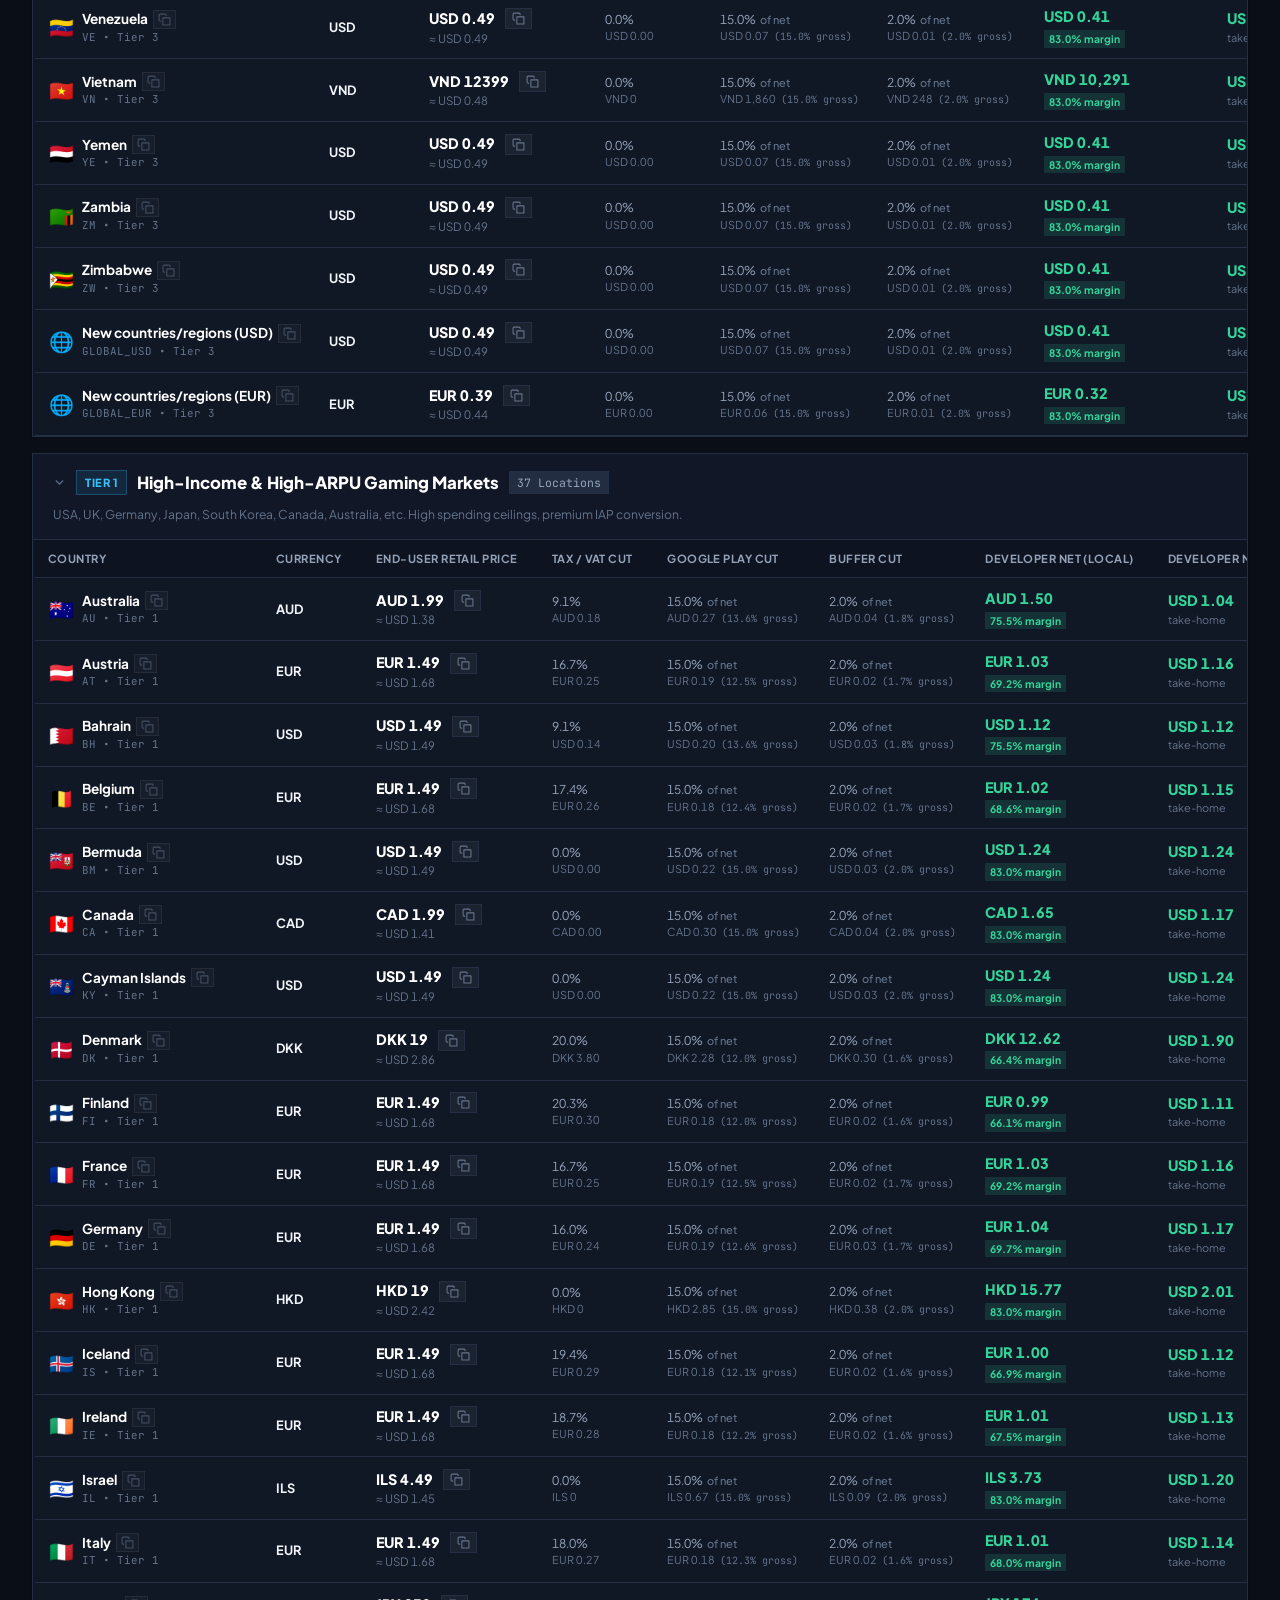
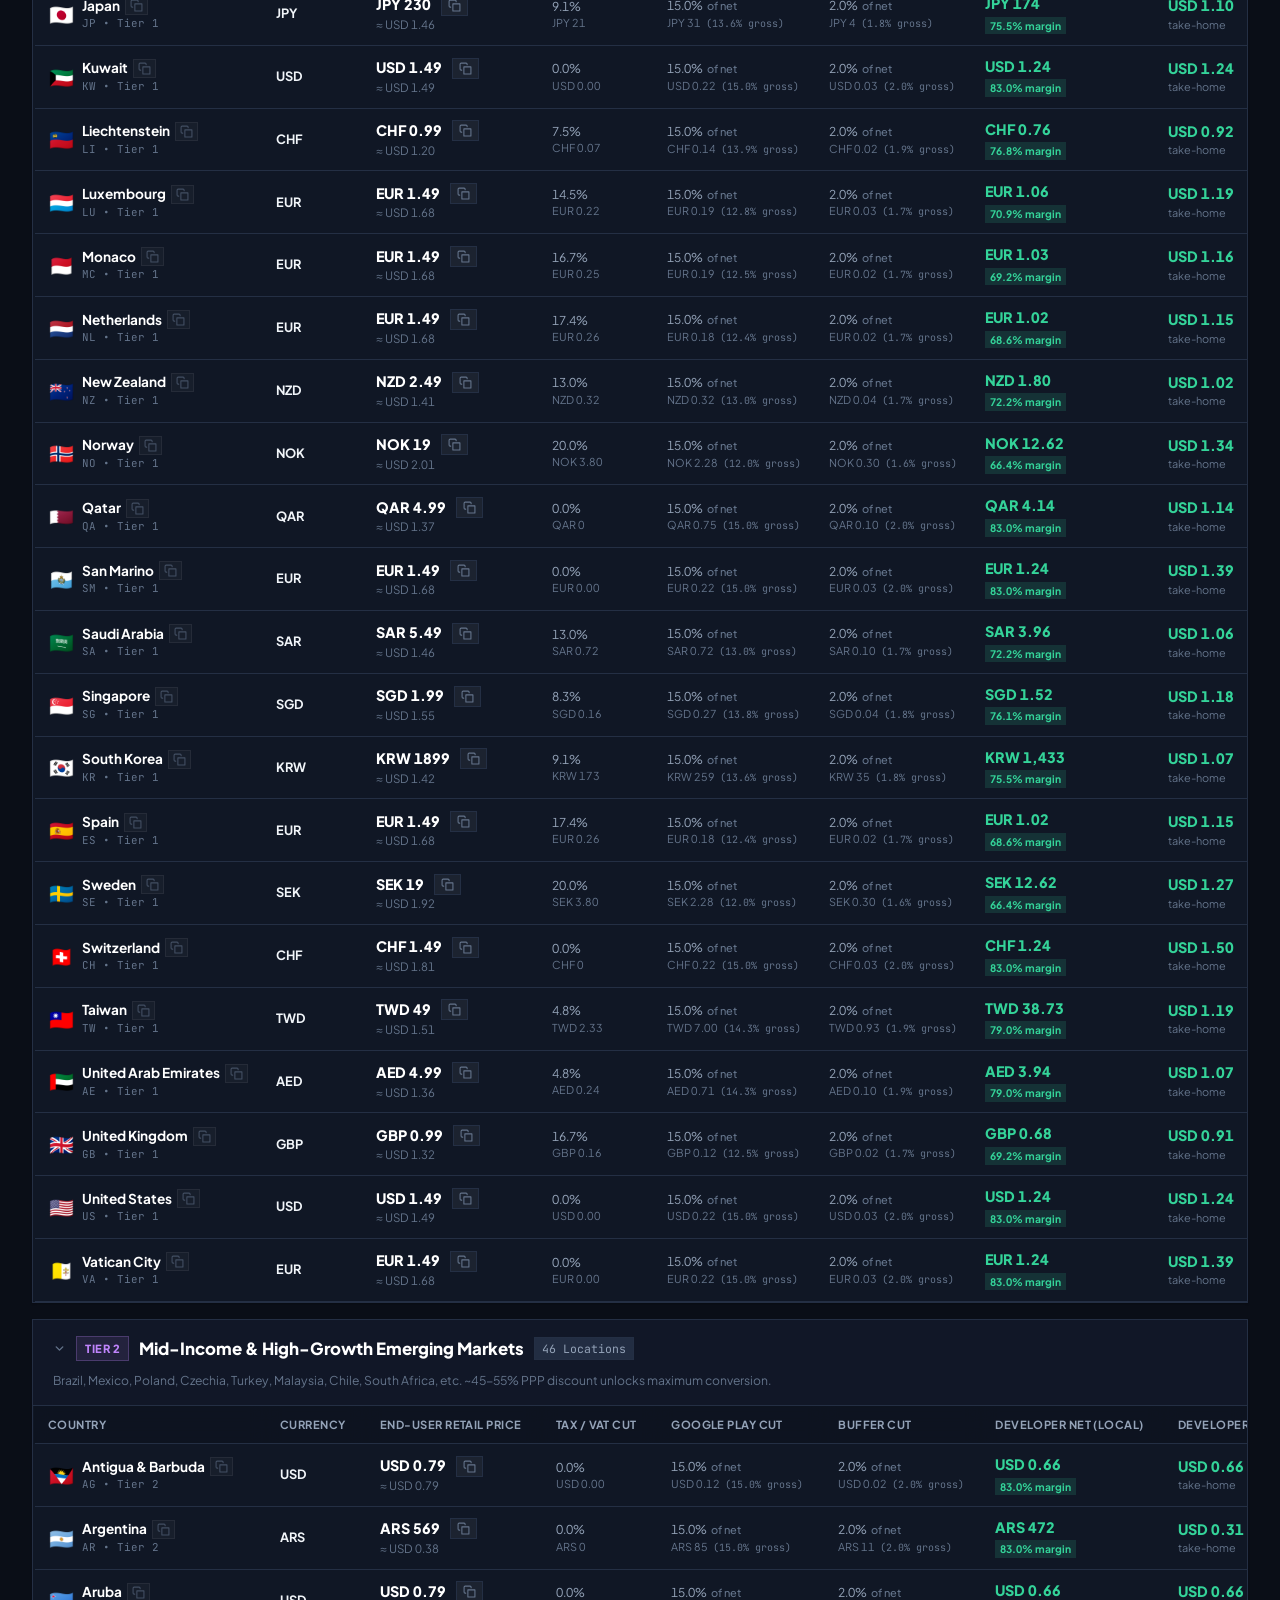
==== commit 79d01858: "feat(browser-bot): add dynamic issue resolution, pause-and-fix workflow, and queue resumption (v1.9." ====
--- a/index.html
+++ b/index.html
@@ -66,7 +66,7 @@
         <!-- Semantic Version & Telemetry Badge -->
         <div class="header-version-pill" id="headerVersionPill" role="button" tabindex="0" title="Click to view Version History &amp; Changelog">
           <span class="version-dot"></span>
-          <span class="version-tag" id="appVersionText">v1.9.0</span>
+          <span class="version-tag" id="appVersionText">v1.9.2</span>
           <span class="version-sep">•</span>
           <span class="version-date" id="lastUpdatedDateText">Updated 25 Oct 2026</span>
           <svg width="12" height="12" viewBox="0 0 24 24" fill="none" stroke="currentColor" stroke-width="2.5" stroke-linecap="round" stroke-linejoin="round" class="version-info-icon"><circle cx="12" cy="12" r="10"></circle><line x1="12" y1="16" x2="12" y2="12"></line><line x1="12" y1="8" x2="12.01" y2="8"></line></svg>
@@ -1067,7 +1067,7 @@
           <div>
             <div class="modal-title-row">
               <h3>PlayPrice Engine Version History</h3>
-              <span class="version-tag-pill">v1.7.9 (Latest)</span>
+              <span class="version-tag-pill">v1.9.2 (Latest)</span>
             </div>
             <p class="modal-sub">Semantic Versioning Tracking (Major.Minor.Micro) • Last Updated 25 Oct 2026</p>
           </div>
@@ -1086,8 +1086,25 @@
         </div>
 
         <div class="changelog-timeline">
+          <!-- Release v1.9.2 -->
+          <div class="changelog-item current">
+            <div class="changelog-marker"></div>
+            <div class="changelog-content">
+              <div class="changelog-header">
+                <span class="changelog-version">v1.9.2</span>
+                <span class="changelog-tag tag-micro">Patch Release</span>
+                <span class="changelog-date">25 Oct 2026</span>
+              </div>
+              <ul class="changelog-list">
+                <li><strong>Browser Bot Dynamic Issue Resolution &amp; Fix Button:</strong> When the browser bot encounters any issue (issues count &gt; 0) while setting country prices in Google Play Console, a prominent glassmorphic warning card and "Fix Issue" button dynamically appear in real-time.</li>
+                <li><strong>Targeted Country Reapplication Engine:</strong> Clicking "Fix Issue" specifically retries price application for only the country name(s) that encountered an error (e.g., search timeout, row not rendered, modal glitch). Individual country chips allow single-click granular re-application.</li>
+                <li><strong>Non-Blocking Queue Continuation &amp; Pause-and-Fix Flow:</strong> All pending queue tasks continue smoothly without halting when an issue occurs. Clicking Fix Issue while paused immediately reapplies price for failed rows, and upon completing fixes, the bot automatically unpauses and resumes the remaining queue from where it left off.</li>
+              </ul>
+            </div>
+          </div>
+
           <!-- Release v1.9.0 -->
-          <div class="changelog-item current">
+          <div class="changelog-item">
             <div class="changelog-marker"></div>
             <div class="changelog-content">
               <div class="changelog-header">
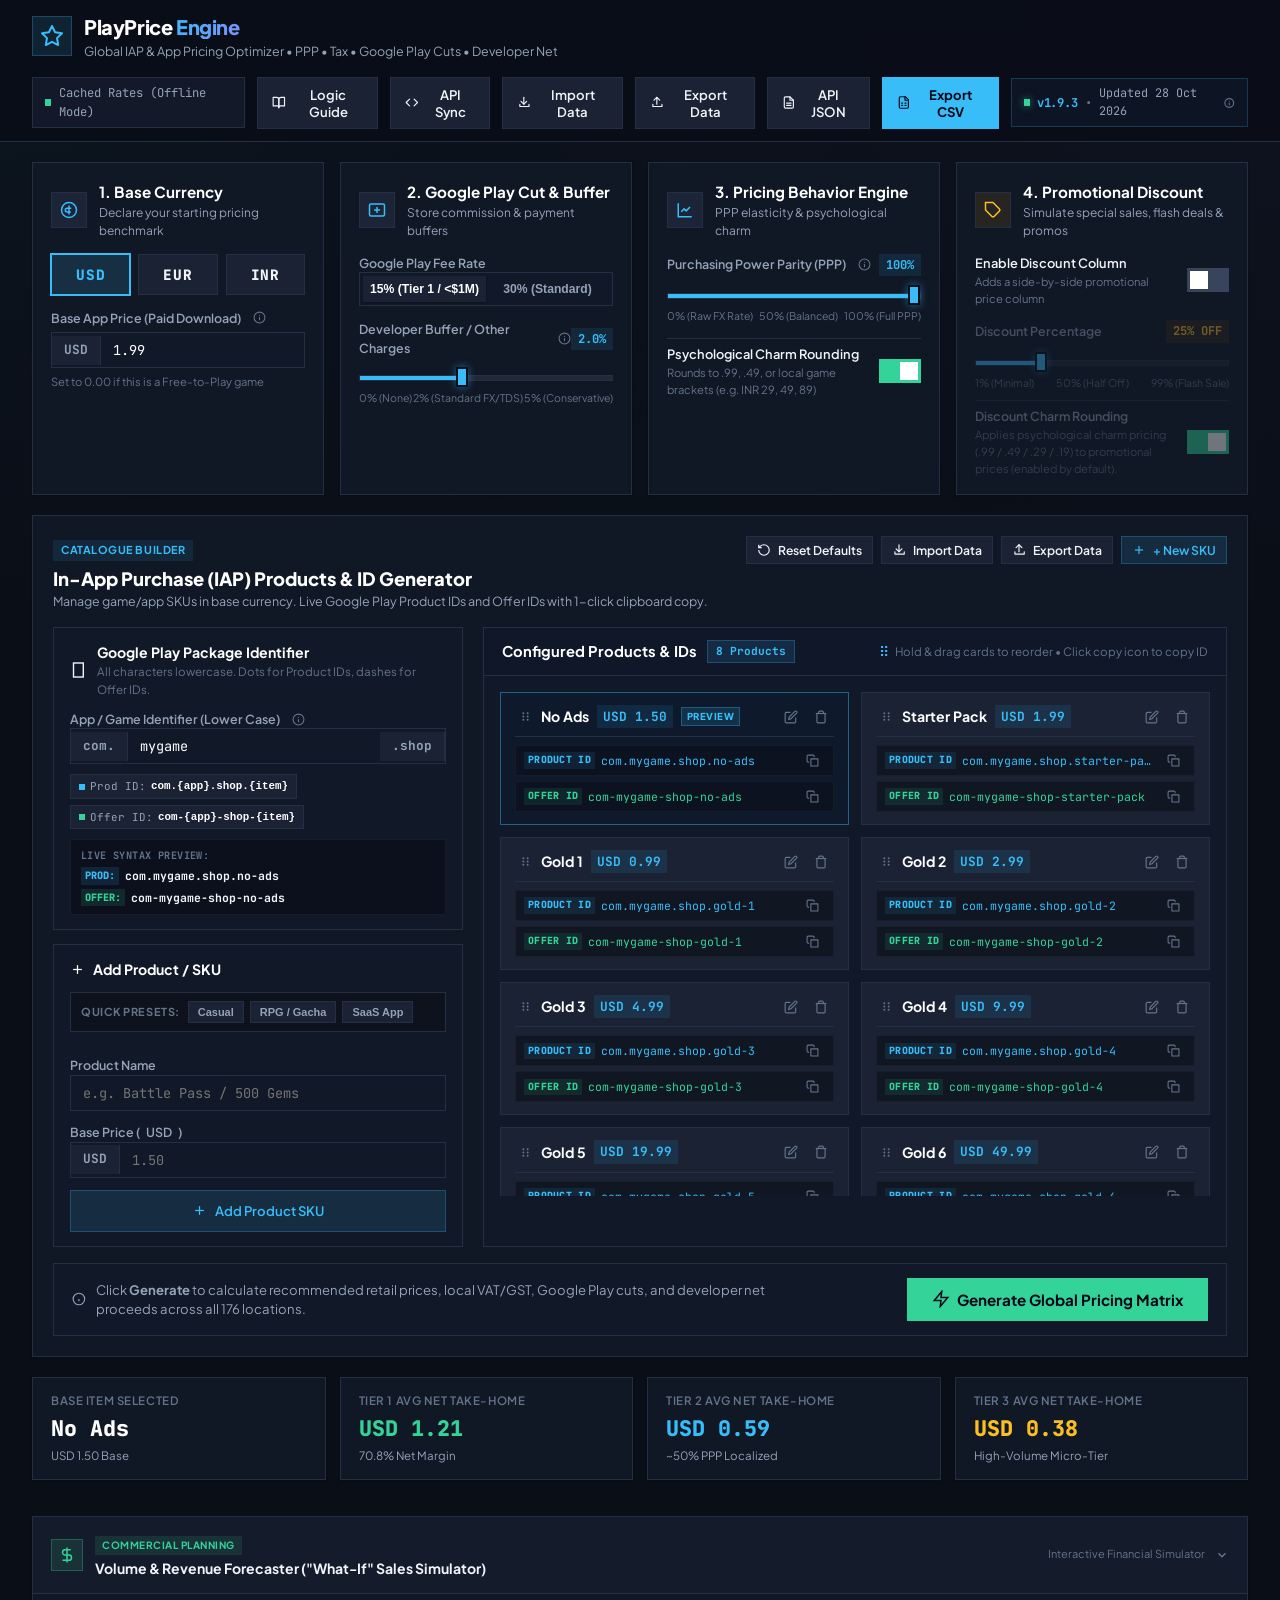
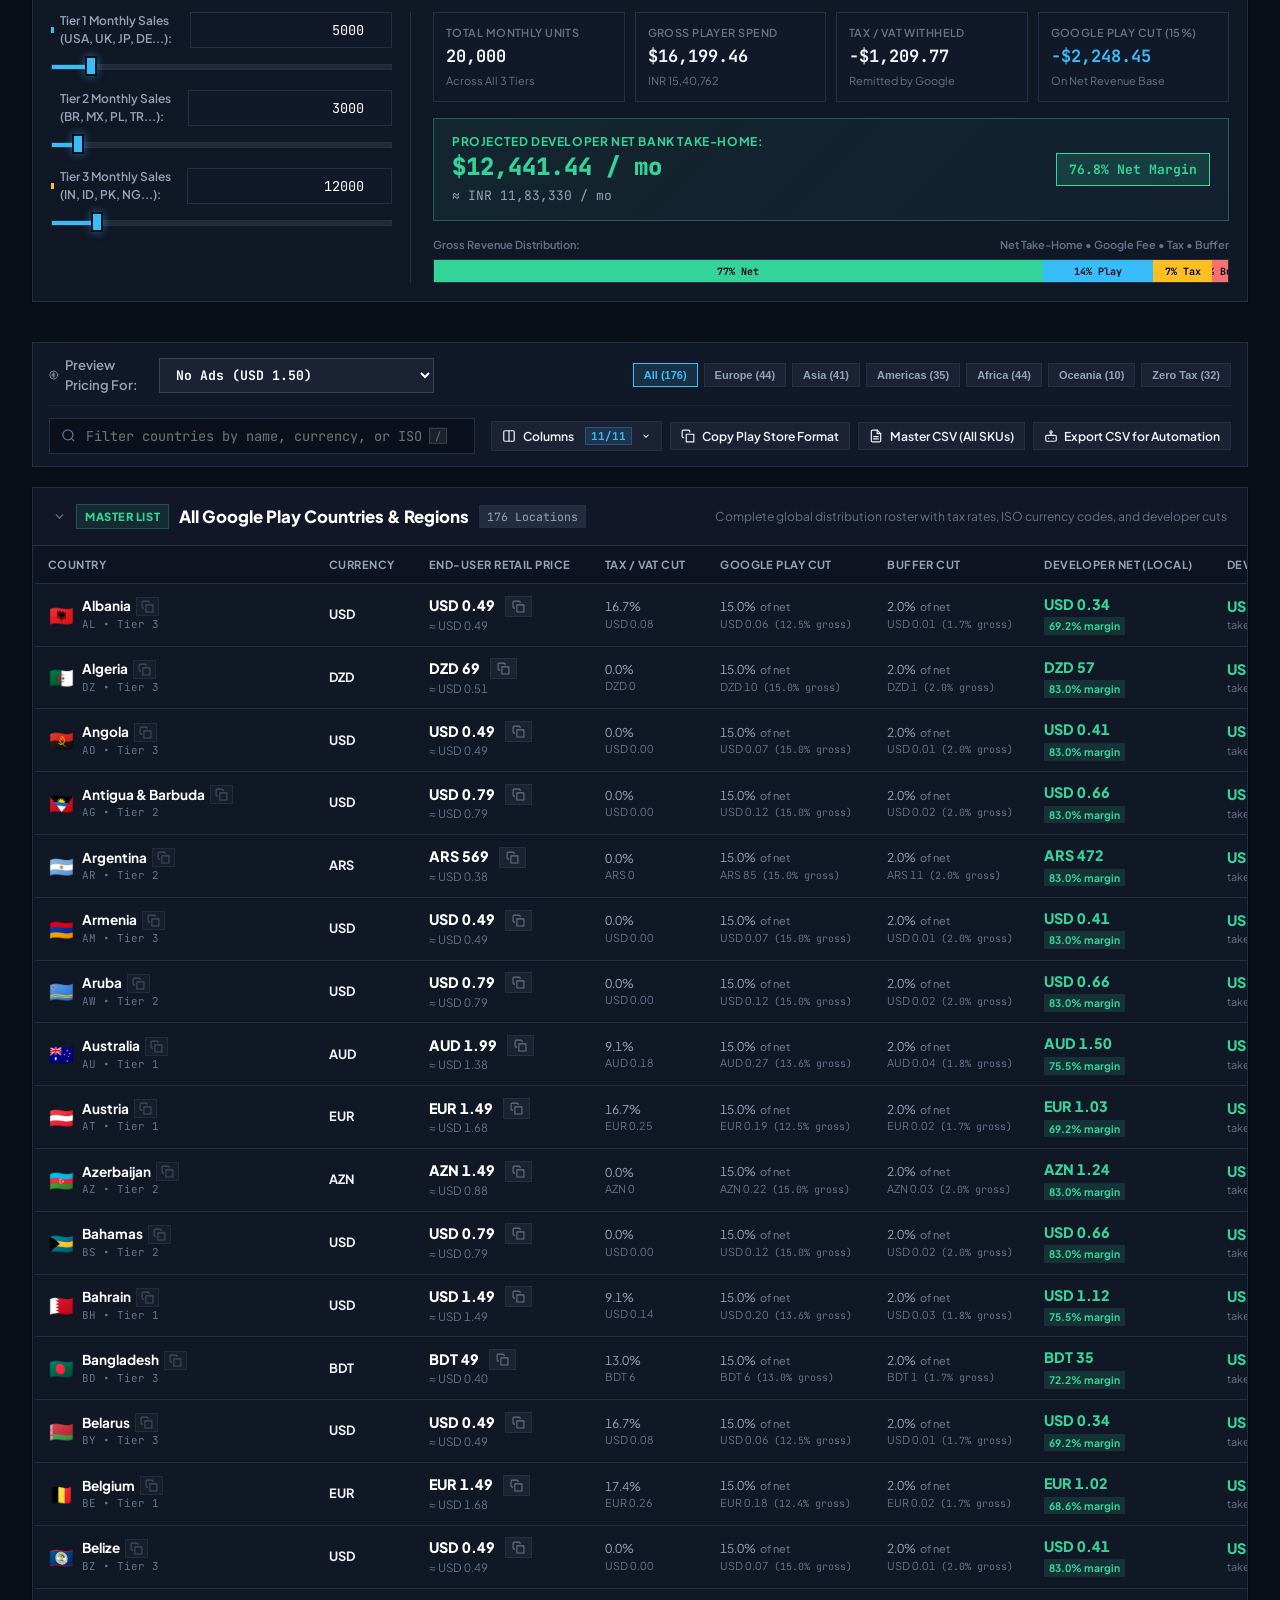
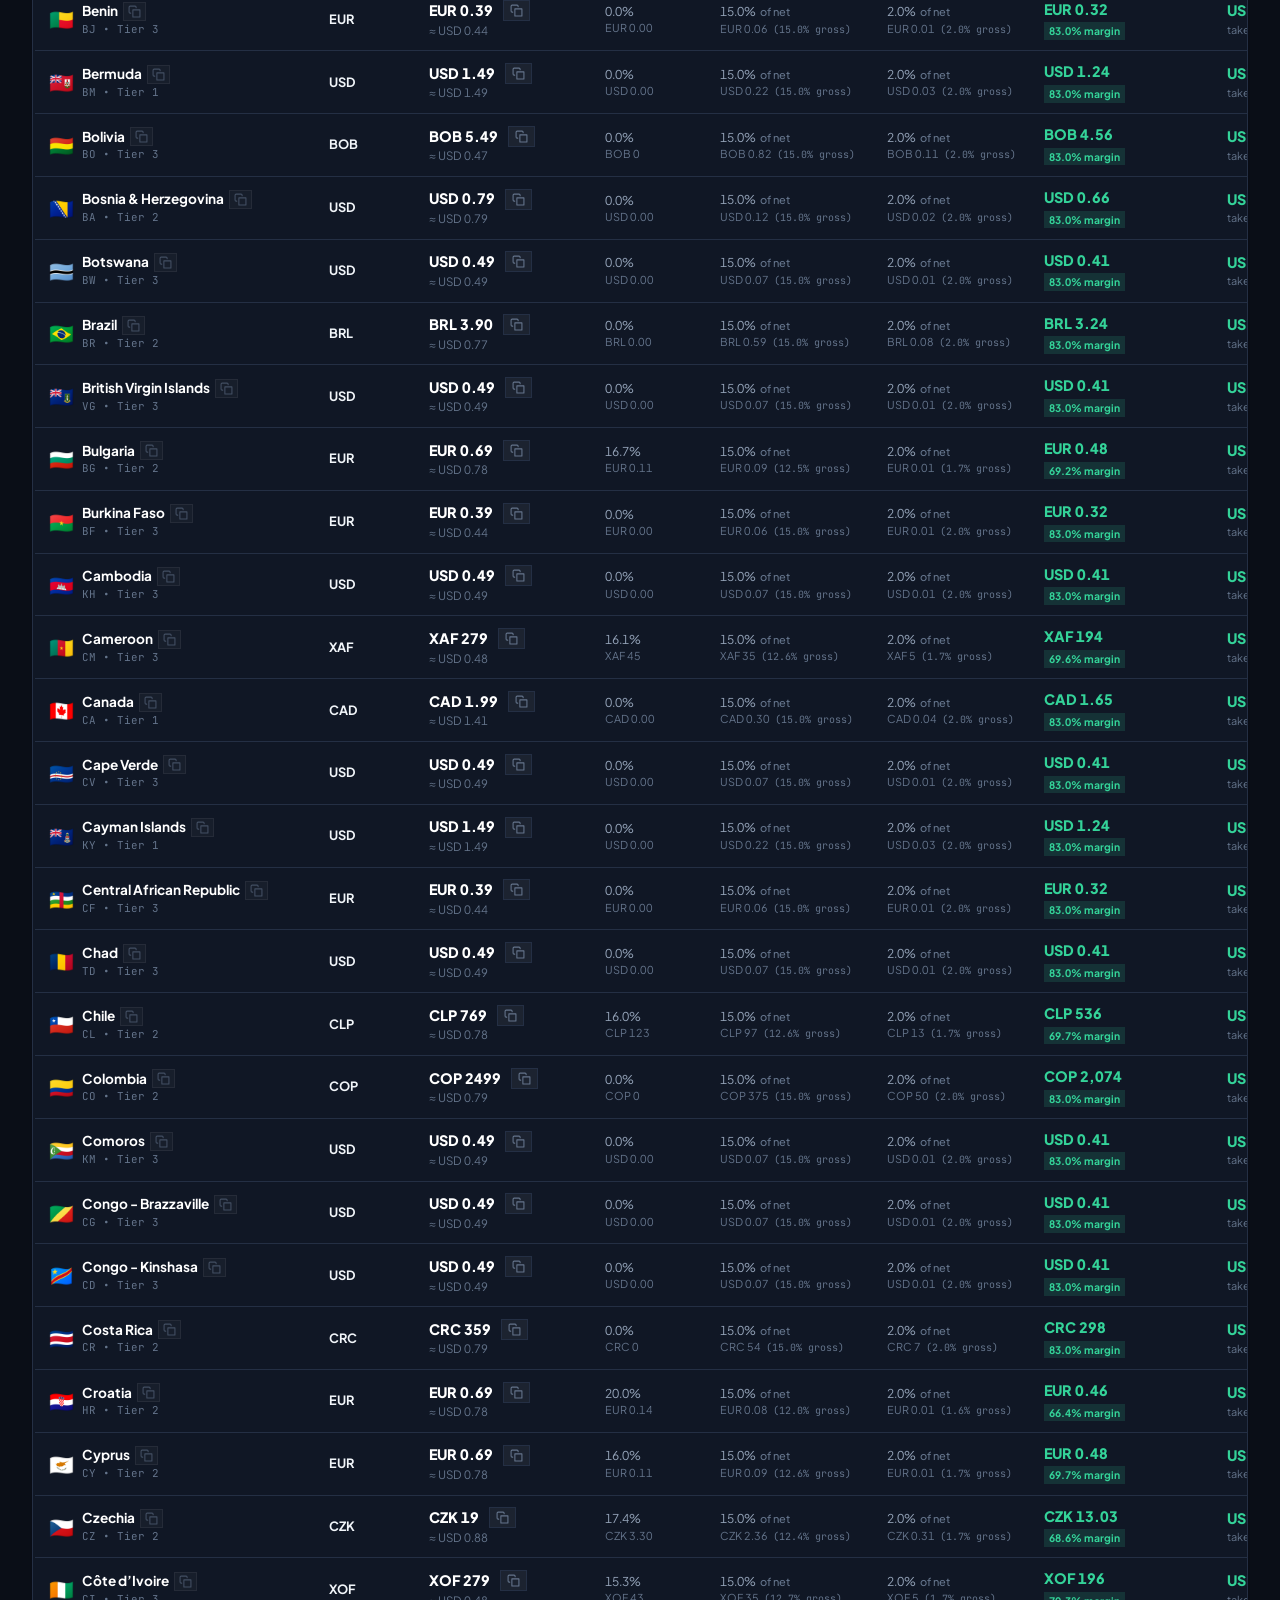
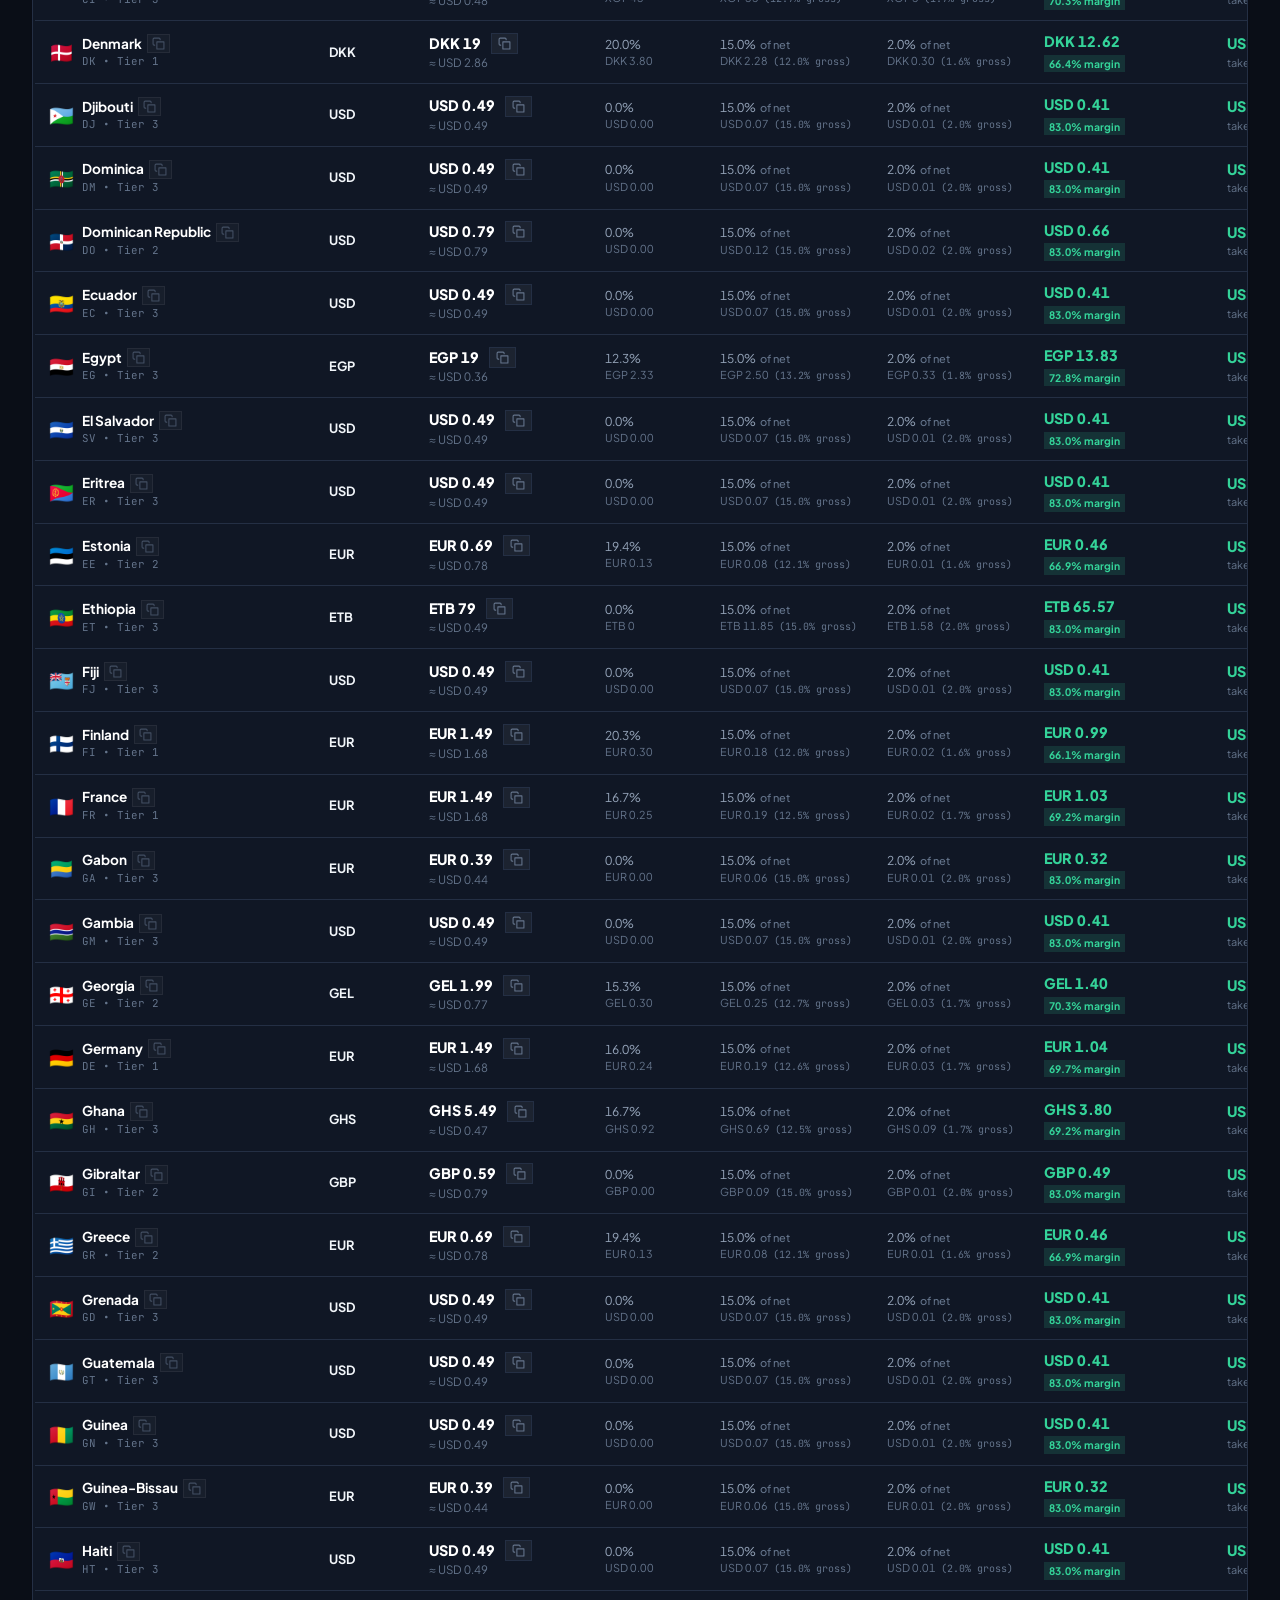
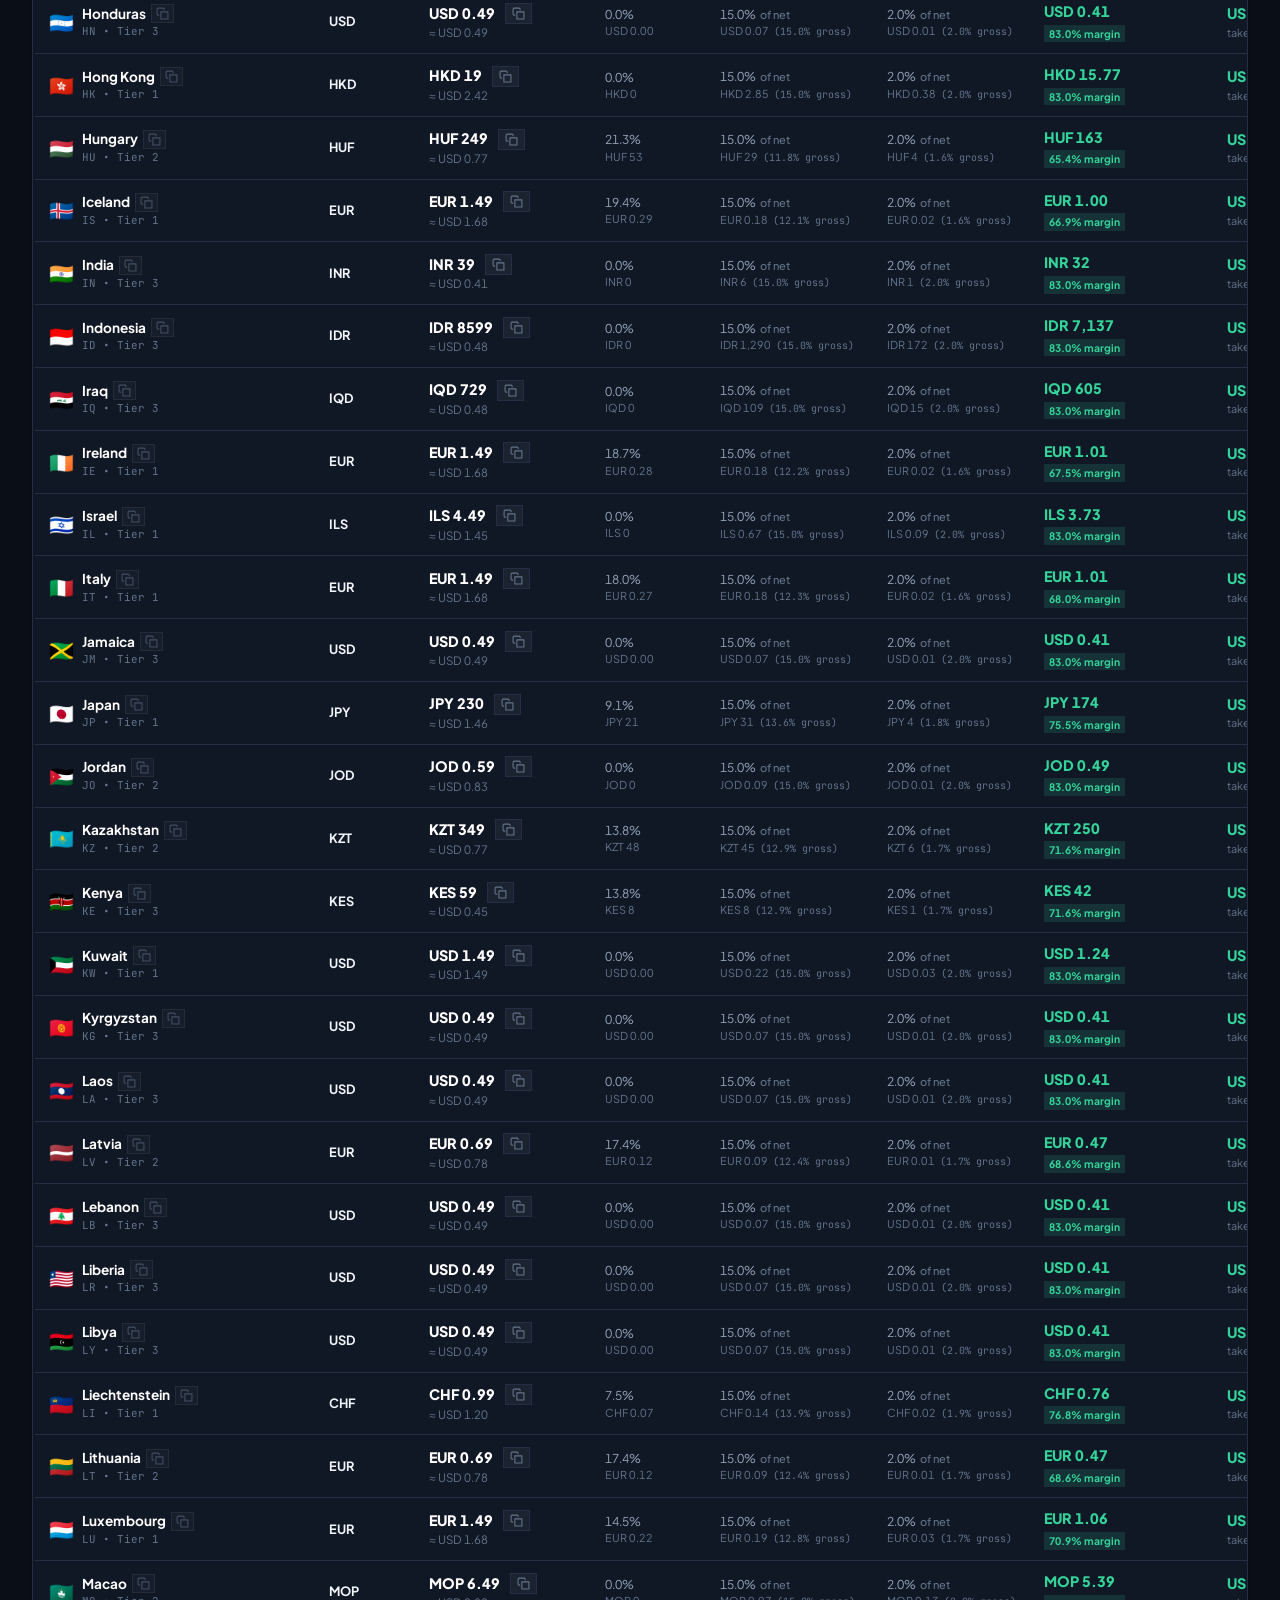
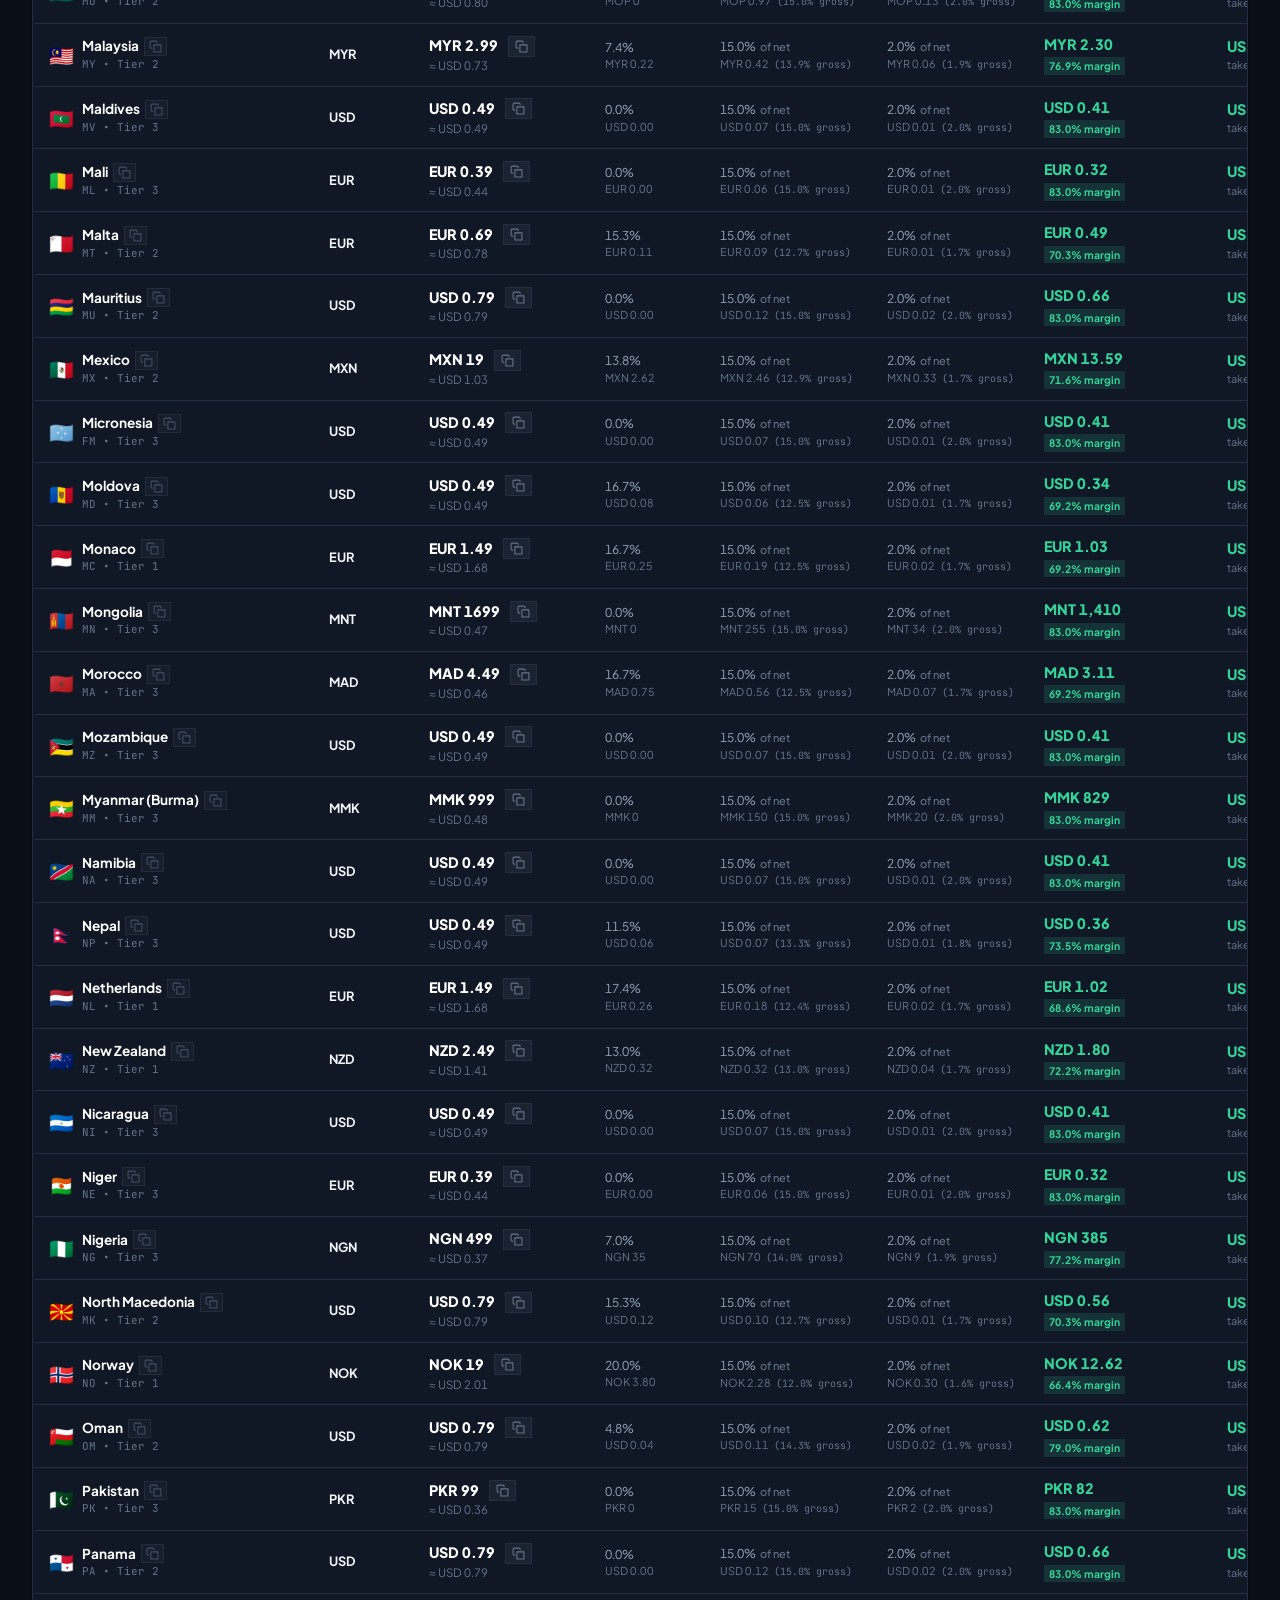
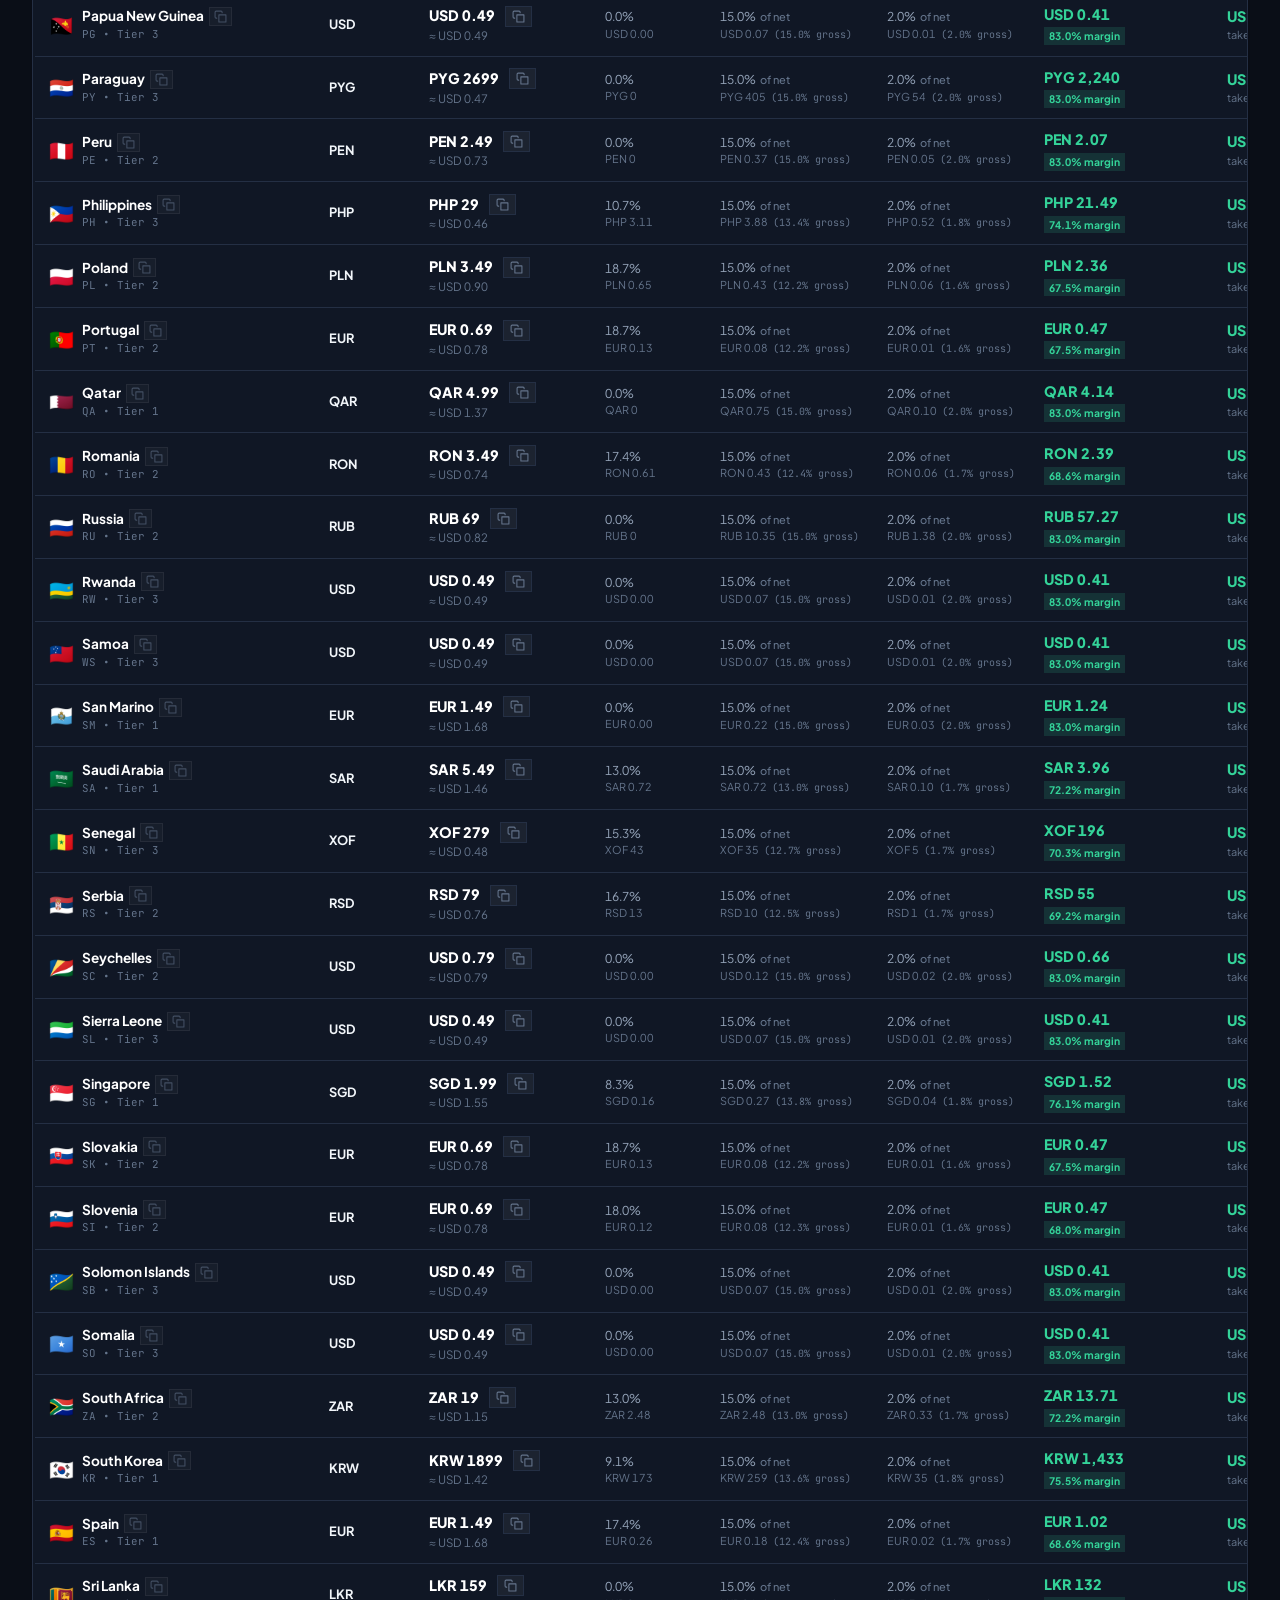
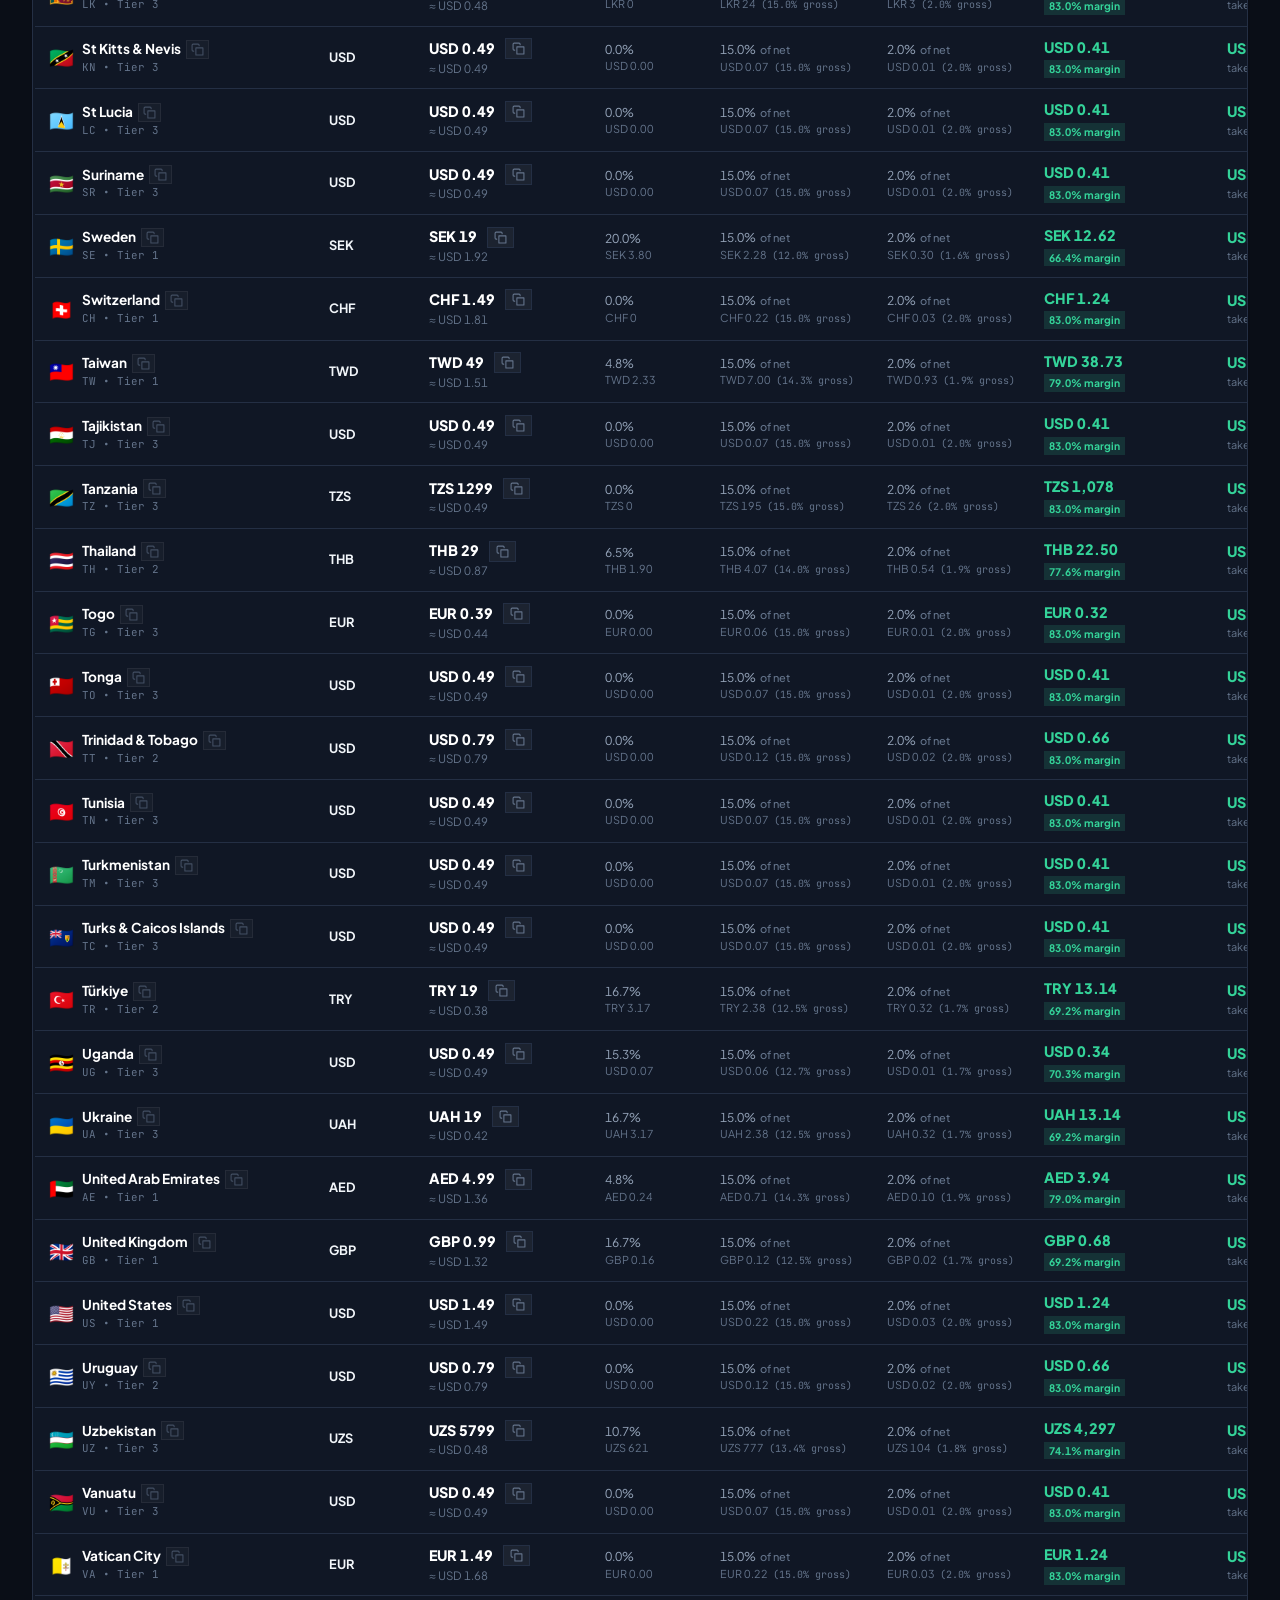
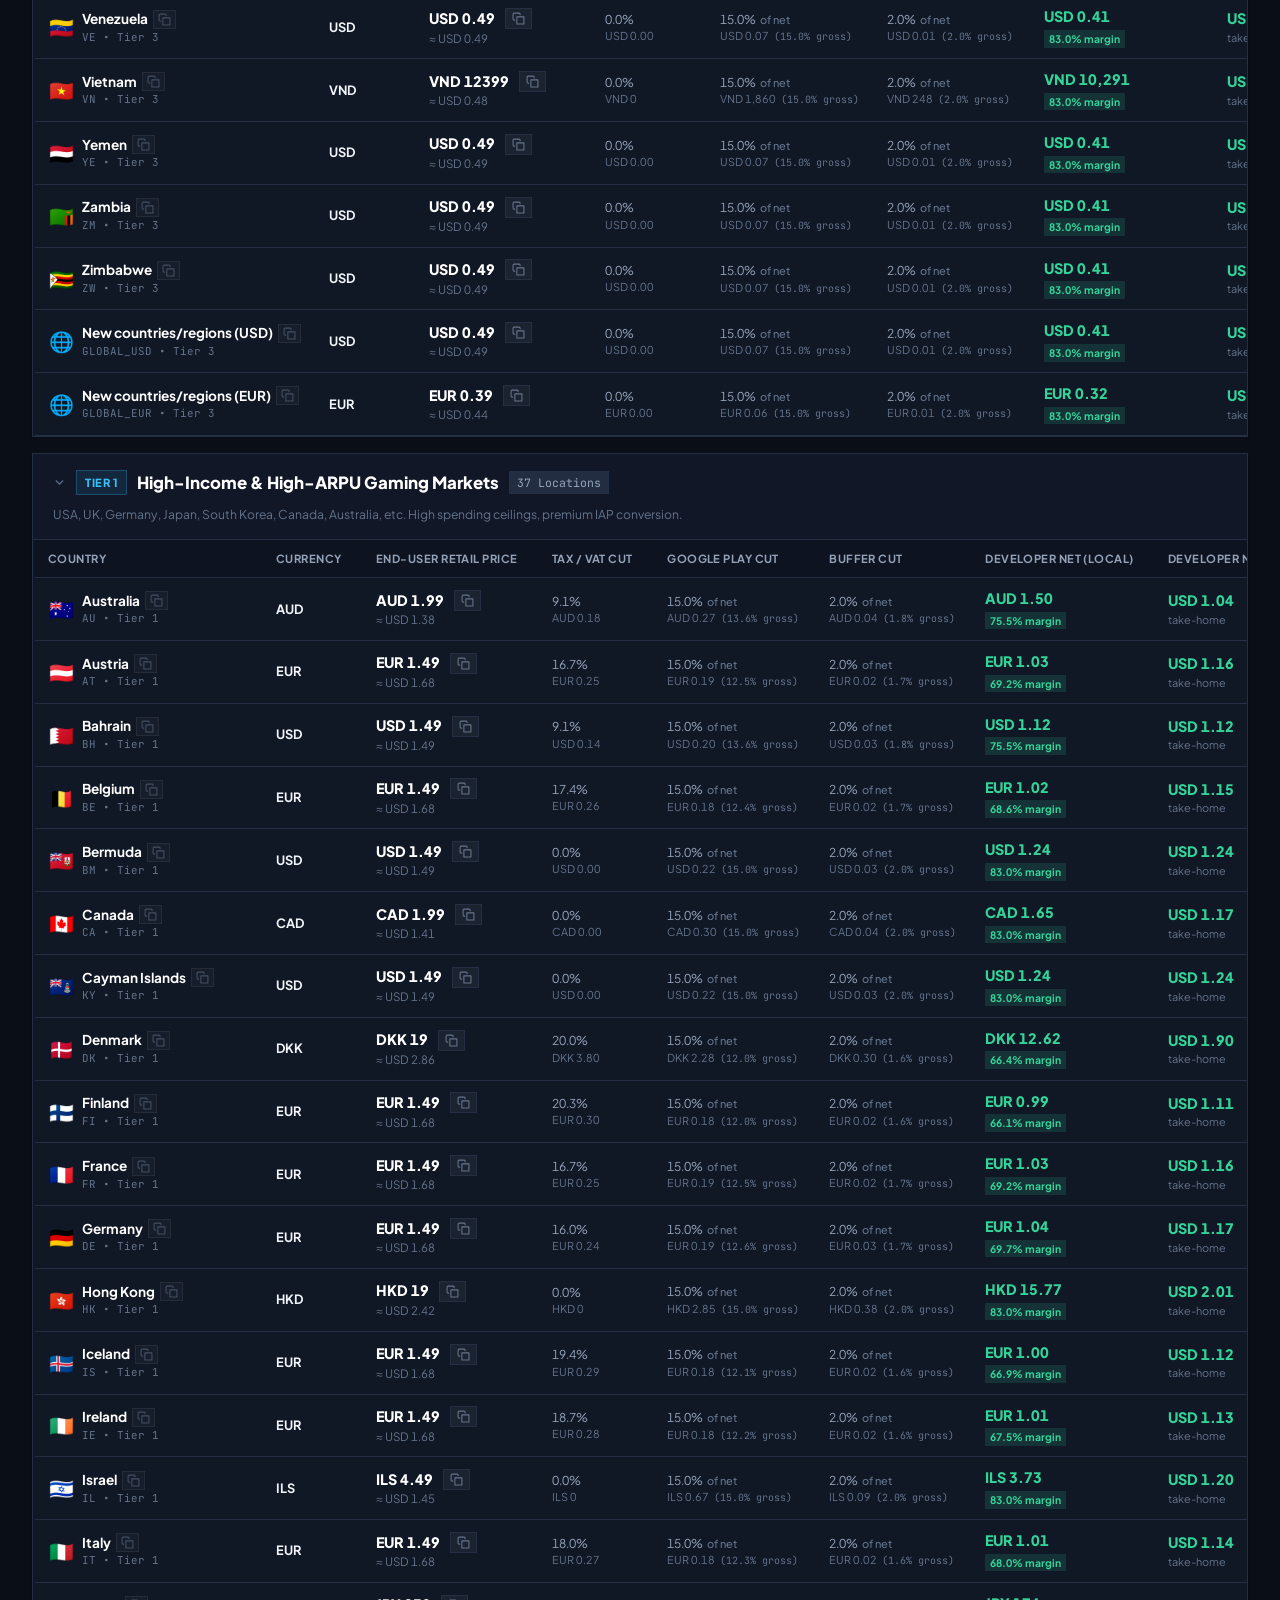
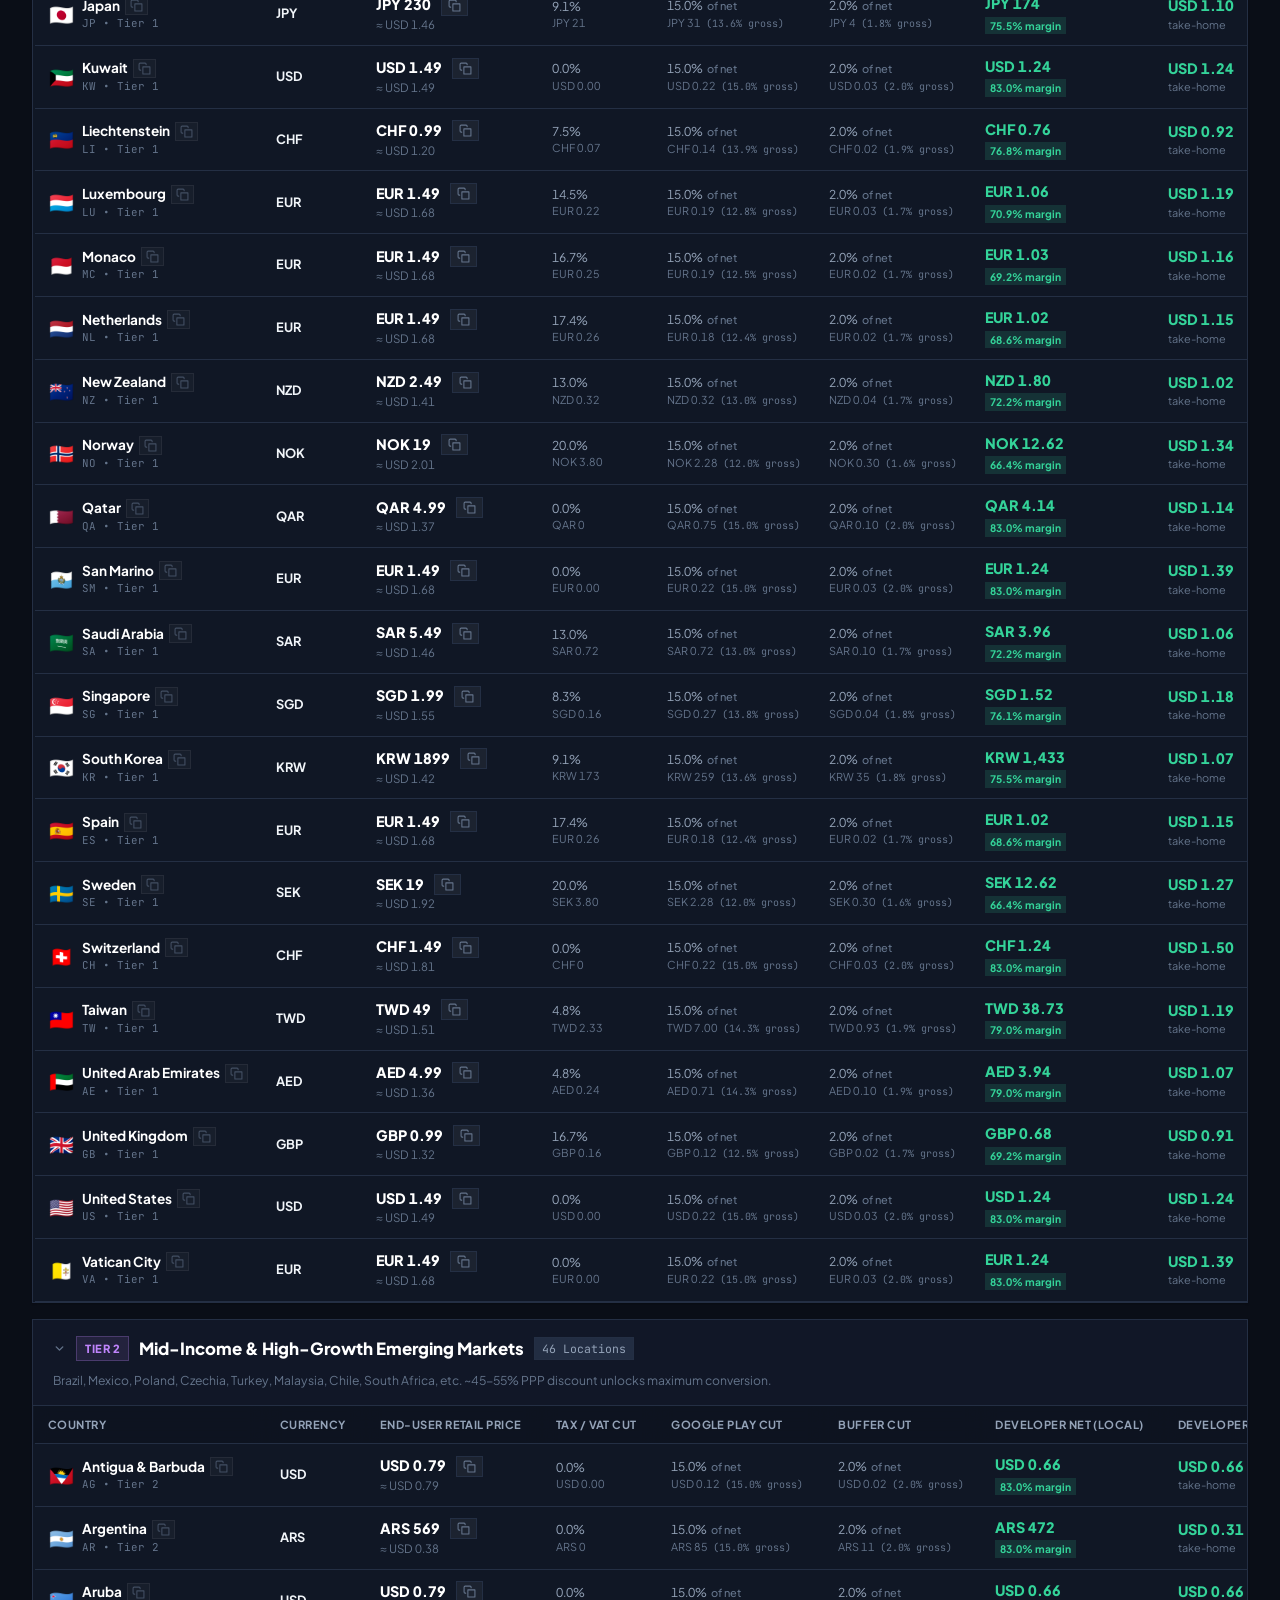
==== commit dbf69a30: "feat(catalogue): add hold-and-drag reordering with touch and keyboard accessibility (v1.9.3)" ====
--- a/index.html
+++ b/index.html
@@ -66,9 +66,9 @@
         <!-- Semantic Version & Telemetry Badge -->
         <div class="header-version-pill" id="headerVersionPill" role="button" tabindex="0" title="Click to view Version History &amp; Changelog">
           <span class="version-dot"></span>
-          <span class="version-tag" id="appVersionText">v1.9.2</span>
+          <span class="version-tag" id="appVersionText">v1.9.3</span>
           <span class="version-sep">•</span>
-          <span class="version-date" id="lastUpdatedDateText">Updated 25 Oct 2026</span>
+          <span class="version-date" id="lastUpdatedDateText">Updated 28 Oct 2026</span>
           <svg width="12" height="12" viewBox="0 0 24 24" fill="none" stroke="currentColor" stroke-width="2.5" stroke-linecap="round" stroke-linejoin="round" class="version-info-icon"><circle cx="12" cy="12" r="10"></circle><line x1="12" y1="16" x2="12" y2="12"></line><line x1="12" y1="8" x2="12.01" y2="8"></line></svg>
         </div>
       </div>
@@ -374,7 +374,7 @@
                 <span class="sku-count-pill" id="skuCountPill">8 Products</span>
                 <span class="promo-status-pill" id="promoStatusPill" style="display: none;">Promo Offer IDs Active</span>
               </div>
-              <span class="products-header-hint">Click copy icon to copy ID directly to clipboard</span>
+              <span class="products-header-hint"><span class="drag-hint-icon" aria-hidden="true">⠿</span> Hold &amp; drag cards to reorder • Click copy icon to copy ID</span>
             </div>
 
             <!-- Catalogue Items Grid (Scrollable Container) -->
@@ -1067,9 +1067,9 @@
           <div>
             <div class="modal-title-row">
               <h3>PlayPrice Engine Version History</h3>
-              <span class="version-tag-pill">v1.9.2 (Latest)</span>
-            </div>
-            <p class="modal-sub">Semantic Versioning Tracking (Major.Minor.Micro) • Last Updated 25 Oct 2026</p>
+              <span class="version-tag-pill">v1.9.3 (Latest)</span>
+            </div>
+            <p class="modal-sub">Semantic Versioning Tracking (Major.Minor.Micro) • Last Updated 28 Oct 2026</p>
           </div>
         </div>
         <button class="modal-close" id="btnCloseVersionModal" title="Close modal">
@@ -1086,8 +1086,26 @@
         </div>
 
         <div class="changelog-timeline">
+          <!-- Release v1.9.3 -->
+          <div class="changelog-item current">
+            <div class="changelog-marker"></div>
+            <div class="changelog-content">
+              <div class="changelog-header">
+                <span class="changelog-version">v1.9.3</span>
+                <span class="changelog-tag tag-micro">Patch Release</span>
+                <span class="changelog-date">28 Oct 2026</span>
+              </div>
+              <ul class="changelog-list">
+                <li><strong>Catalogue Drag-and-Drop Reordering:</strong> Hold and drag any catalogue product card or grip handle to seamlessly rearrange items in your preferred order.</li>
+                <li><strong>Dynamic Drop Target Indicators:</strong> Interactive edge drop indicators with glowing borders show the exact insertion point in real-time.</li>
+                <li><strong>Persistent Custom Order:</strong> New item order instantly saves to local storage and syncs across pricing preview dropdowns and CSV exports.</li>
+                <li><strong>Touch &amp; Keyboard Accessible:</strong> Full mobile/tablet touch drag-and-drop support plus Alt+Arrow keyboard reordering shortcuts.</li>
+              </ul>
+            </div>
+          </div>
+
           <!-- Release v1.9.2 -->
-          <div class="changelog-item current">
+          <div class="changelog-item">
             <div class="changelog-marker"></div>
             <div class="changelog-content">
               <div class="changelog-header">
--- a/style.css
+++ b/style.css
@@ -1087,6 +1087,15 @@
 .products-header-hint {
   font-size: 0.72rem;
   color: var(--text-muted);
+  display: inline-flex;
+  align-items: center;
+  gap: 6px;
+}
+
+.drag-hint-icon {
+  color: var(--accent-blue);
+  font-size: 0.85rem;
+  line-height: 1;
 }
 
 .items-grid-scroll-wrap {
@@ -1141,11 +1150,18 @@
   display: flex;
   flex-direction: column;
   gap: 8px;
-  transition: all var(--transition-fast);
+  transition: border-color var(--transition-fast), background-color var(--transition-fast), box-shadow var(--transition-fast), transform var(--transition-fast), opacity var(--transition-fast);
+  cursor: grab;
+  user-select: none;
+  position: relative;
 }
 
 .sku-card:hover {
   border-color: var(--border-strong);
+}
+
+.sku-card:active {
+  cursor: grabbing;
 }
 
 .sku-card.is-active-sku {
@@ -1157,6 +1173,29 @@
   border-color: var(--accent-blue) !important;
   box-shadow: 0 0 0 1px var(--accent-blue), 0 4px 16px rgba(0, 0, 0, 0.4);
   background: rgba(15, 23, 42, 0.95);
+  cursor: default !important;
+}
+
+/* Drag & Drop Reorder Visual Feedback */
+.sku-card.is-dragging {
+  opacity: 0.35;
+  transform: scale(0.97);
+  border: 1px dashed var(--accent-blue) !important;
+  box-shadow: 0 0 16px rgba(56, 189, 248, 0.3) !important;
+  background: rgba(15, 23, 42, 0.6) !important;
+  cursor: grabbing !important;
+}
+
+.sku-card.drop-target-before {
+  border-left: 3px solid var(--accent-blue) !important;
+  box-shadow: -4px 0 14px rgba(56, 189, 248, 0.45), inset 4px 0 10px rgba(56, 189, 248, 0.12) !important;
+  transform: translateX(2px);
+}
+
+.sku-card.drop-target-after {
+  border-right: 3px solid var(--accent-blue) !important;
+  box-shadow: 4px 0 14px rgba(56, 189, 248, 0.45), inset -4px 0 10px rgba(56, 189, 248, 0.12) !important;
+  transform: translateX(-2px);
 }
 
 .sku-card-top {
@@ -1164,6 +1203,54 @@
   align-items: center;
   justify-content: space-between;
   width: 100%;
+}
+
+.sku-top-left {
+  display: flex;
+  align-items: center;
+  gap: 6px;
+  flex: 1;
+  min-width: 0;
+}
+
+.sku-drag-handle {
+  display: inline-flex;
+  align-items: center;
+  justify-content: center;
+  width: 20px;
+  height: 20px;
+  color: var(--text-muted);
+  cursor: grab;
+  border-radius: 0;
+  transition: color var(--transition-fast), background-color var(--transition-fast), transform var(--transition-fast);
+  flex-shrink: 0;
+  padding: 2px;
+  user-select: none;
+  touch-action: none;
+}
+
+.sku-drag-handle:hover {
+  color: var(--accent-blue);
+  background: rgba(56, 189, 248, 0.15);
+}
+
+.sku-drag-handle:focus-visible {
+  outline: 1px solid var(--accent-blue);
+  background: rgba(56, 189, 248, 0.15);
+}
+
+.sku-drag-handle:active {
+  cursor: grabbing;
+}
+
+.sku-card button,
+.sku-card .btn-icon-copy,
+.sku-card .sku-action-btn {
+  cursor: pointer;
+}
+
+.sku-card input {
+  cursor: text;
 }
 
 .sku-info {
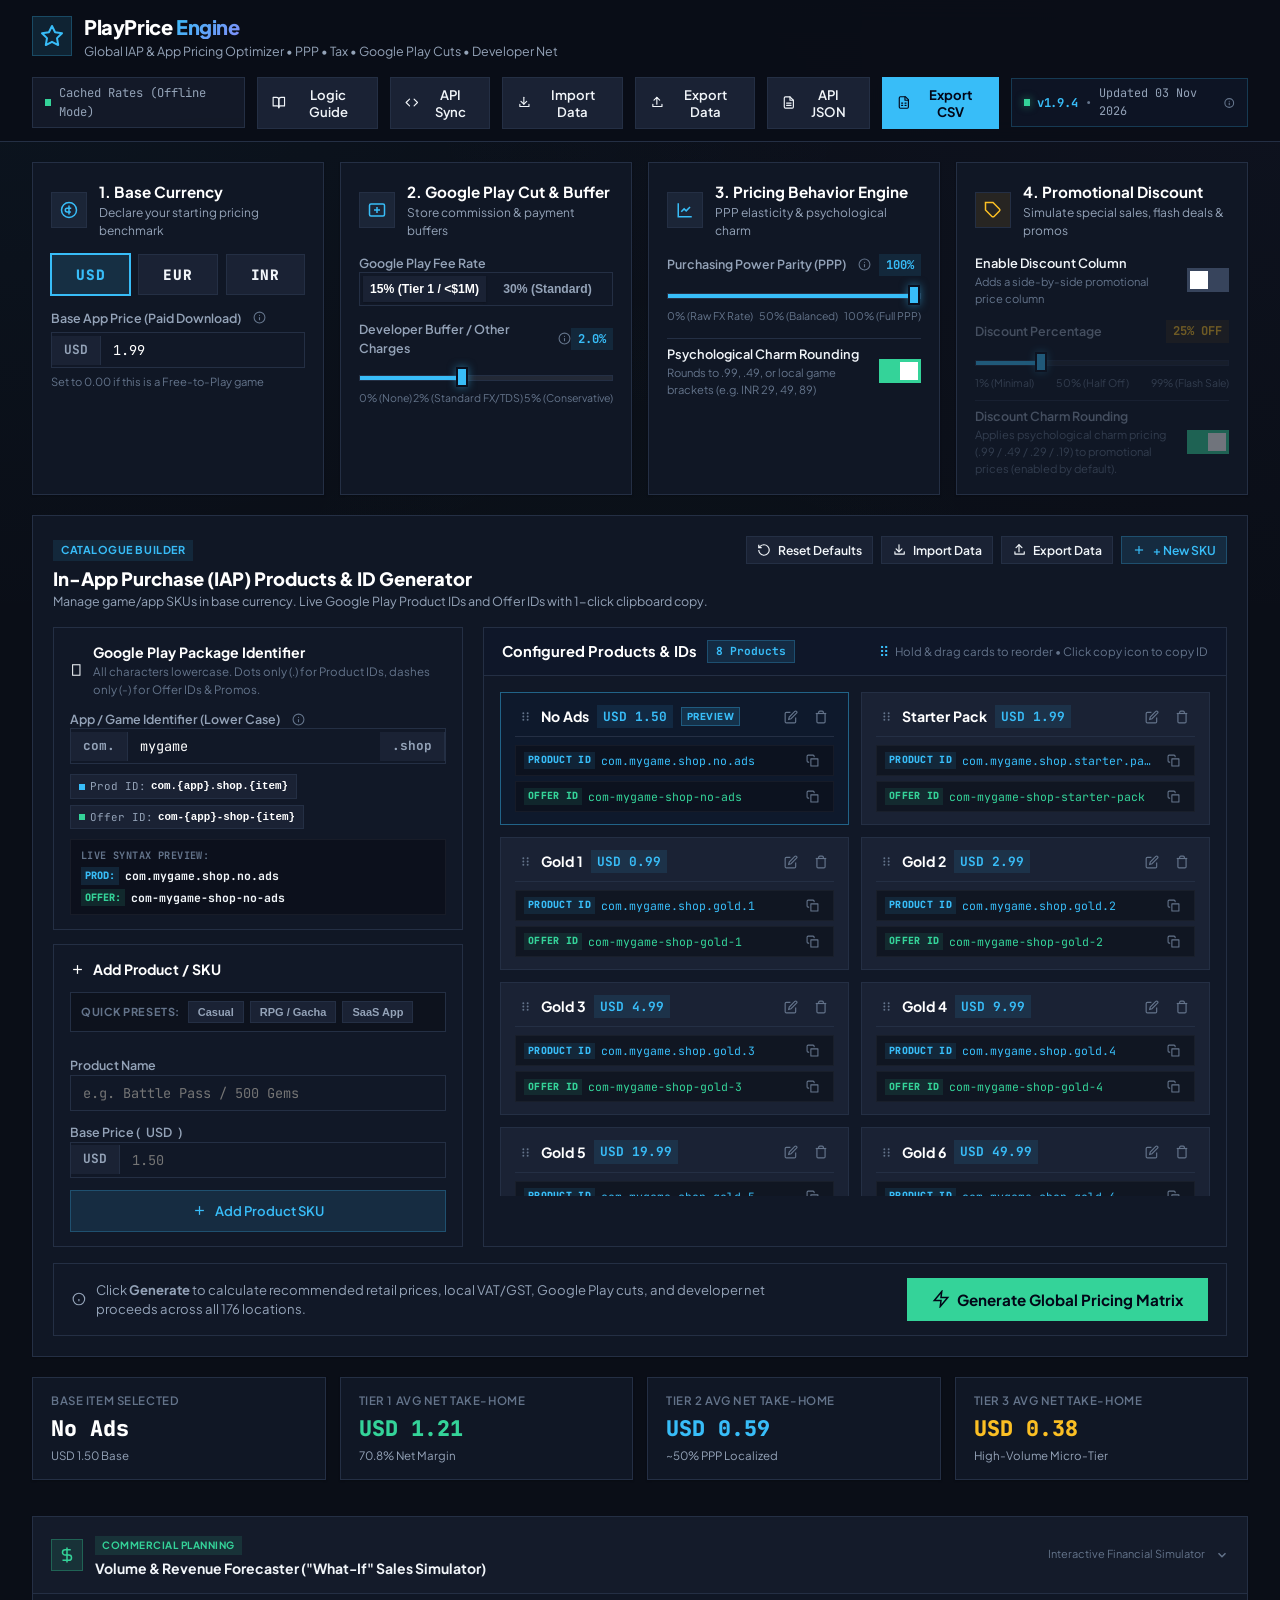
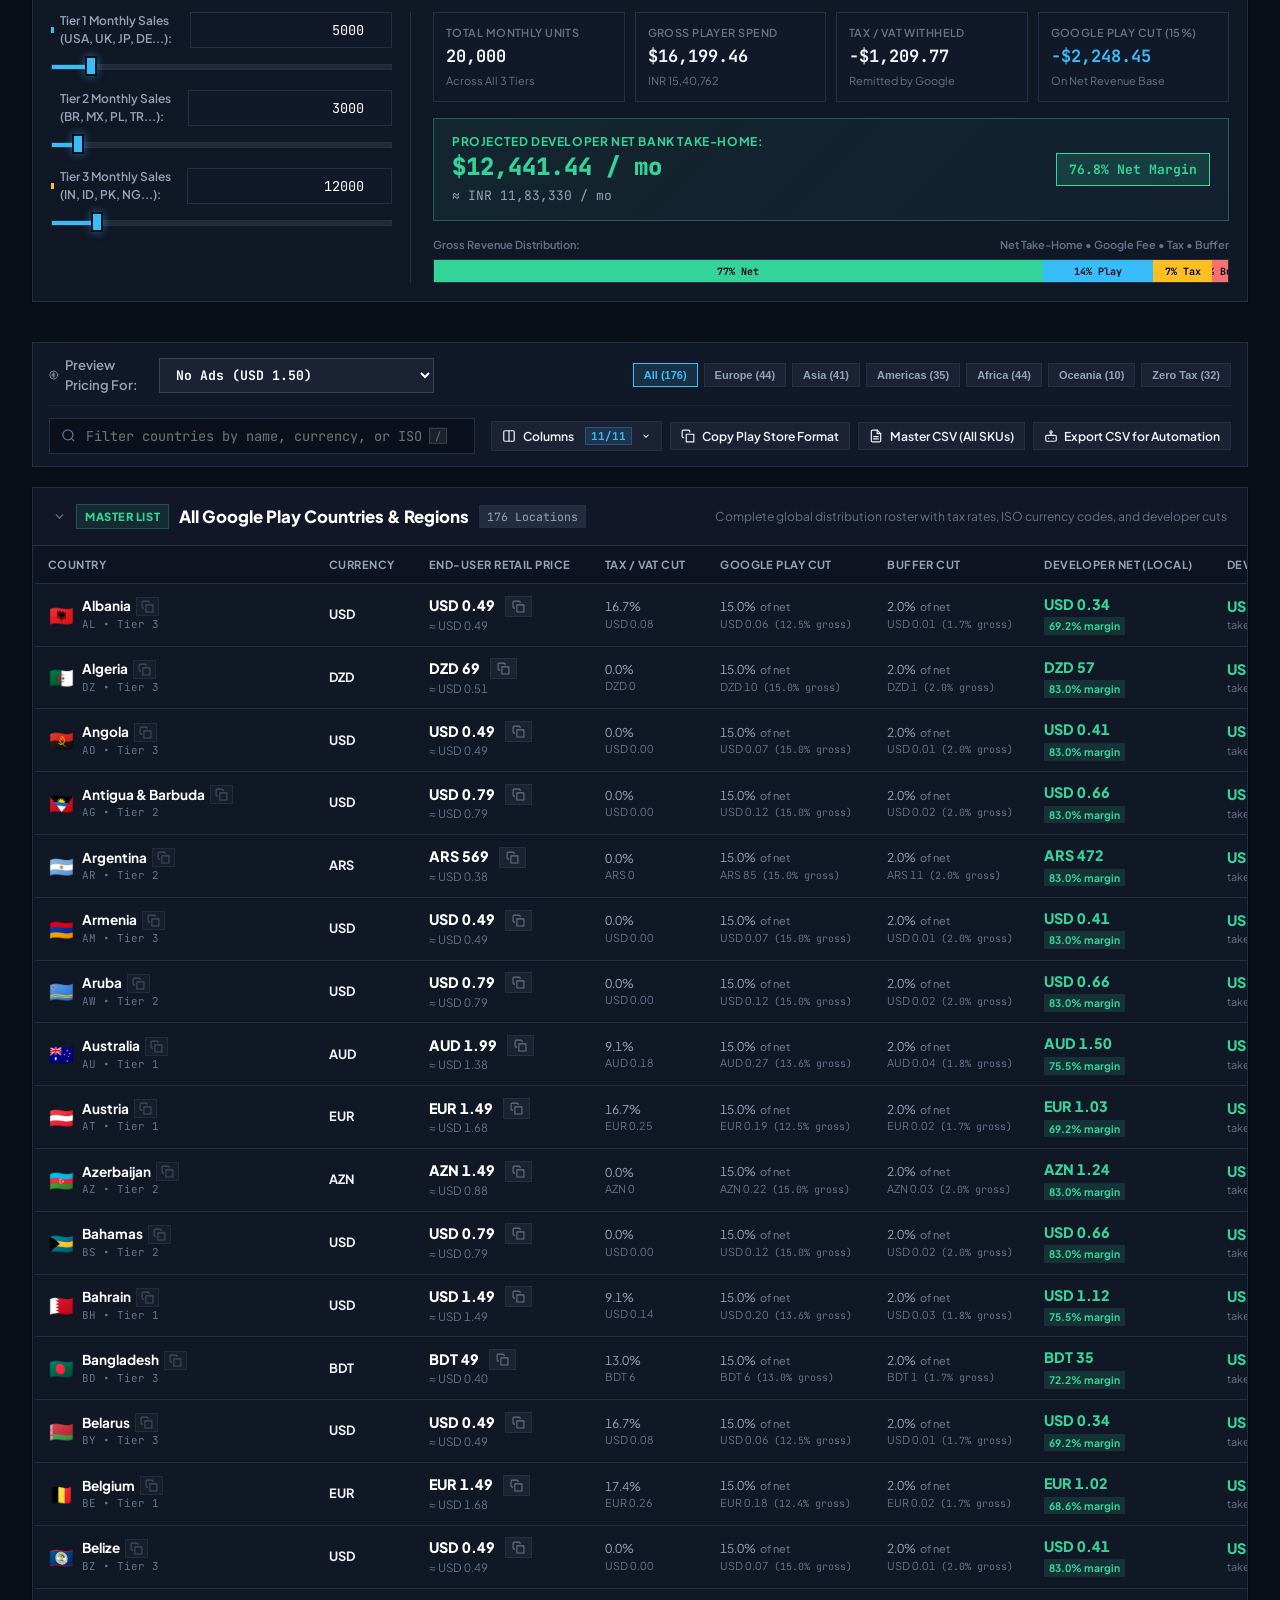
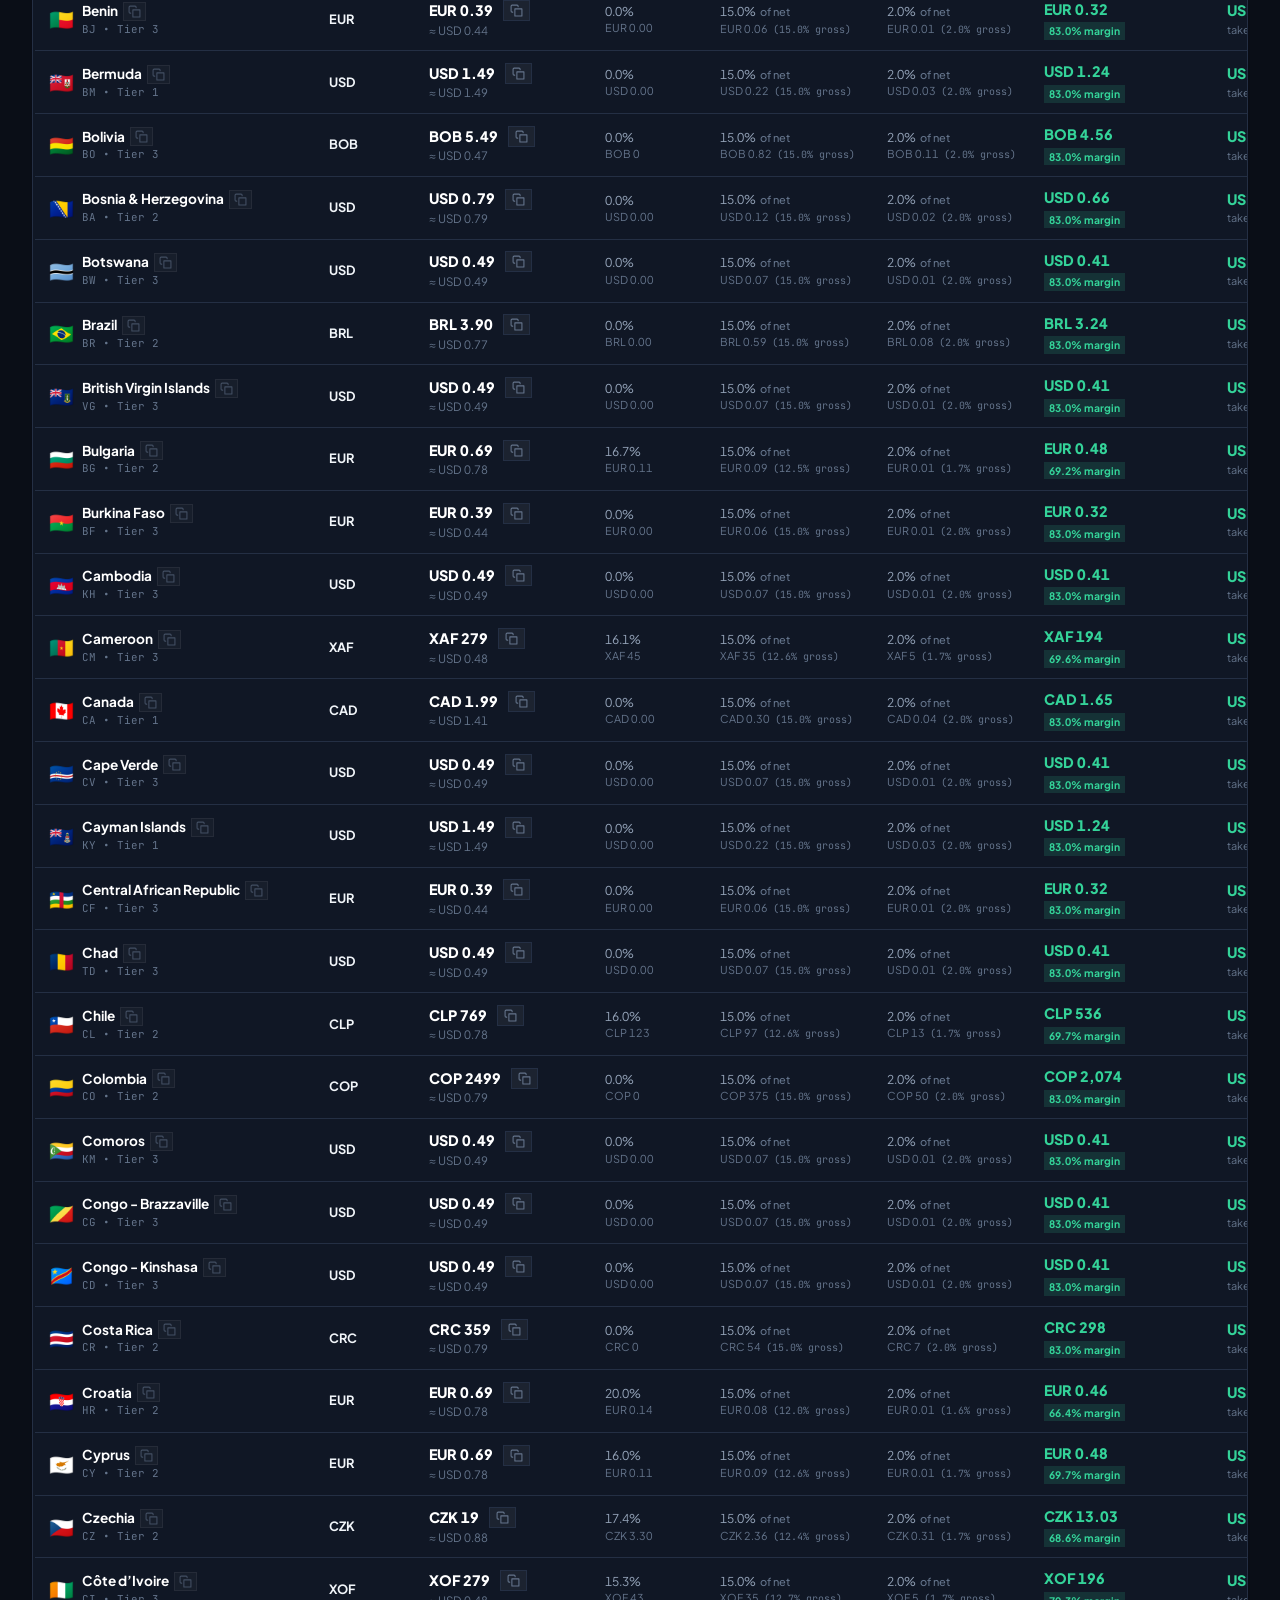
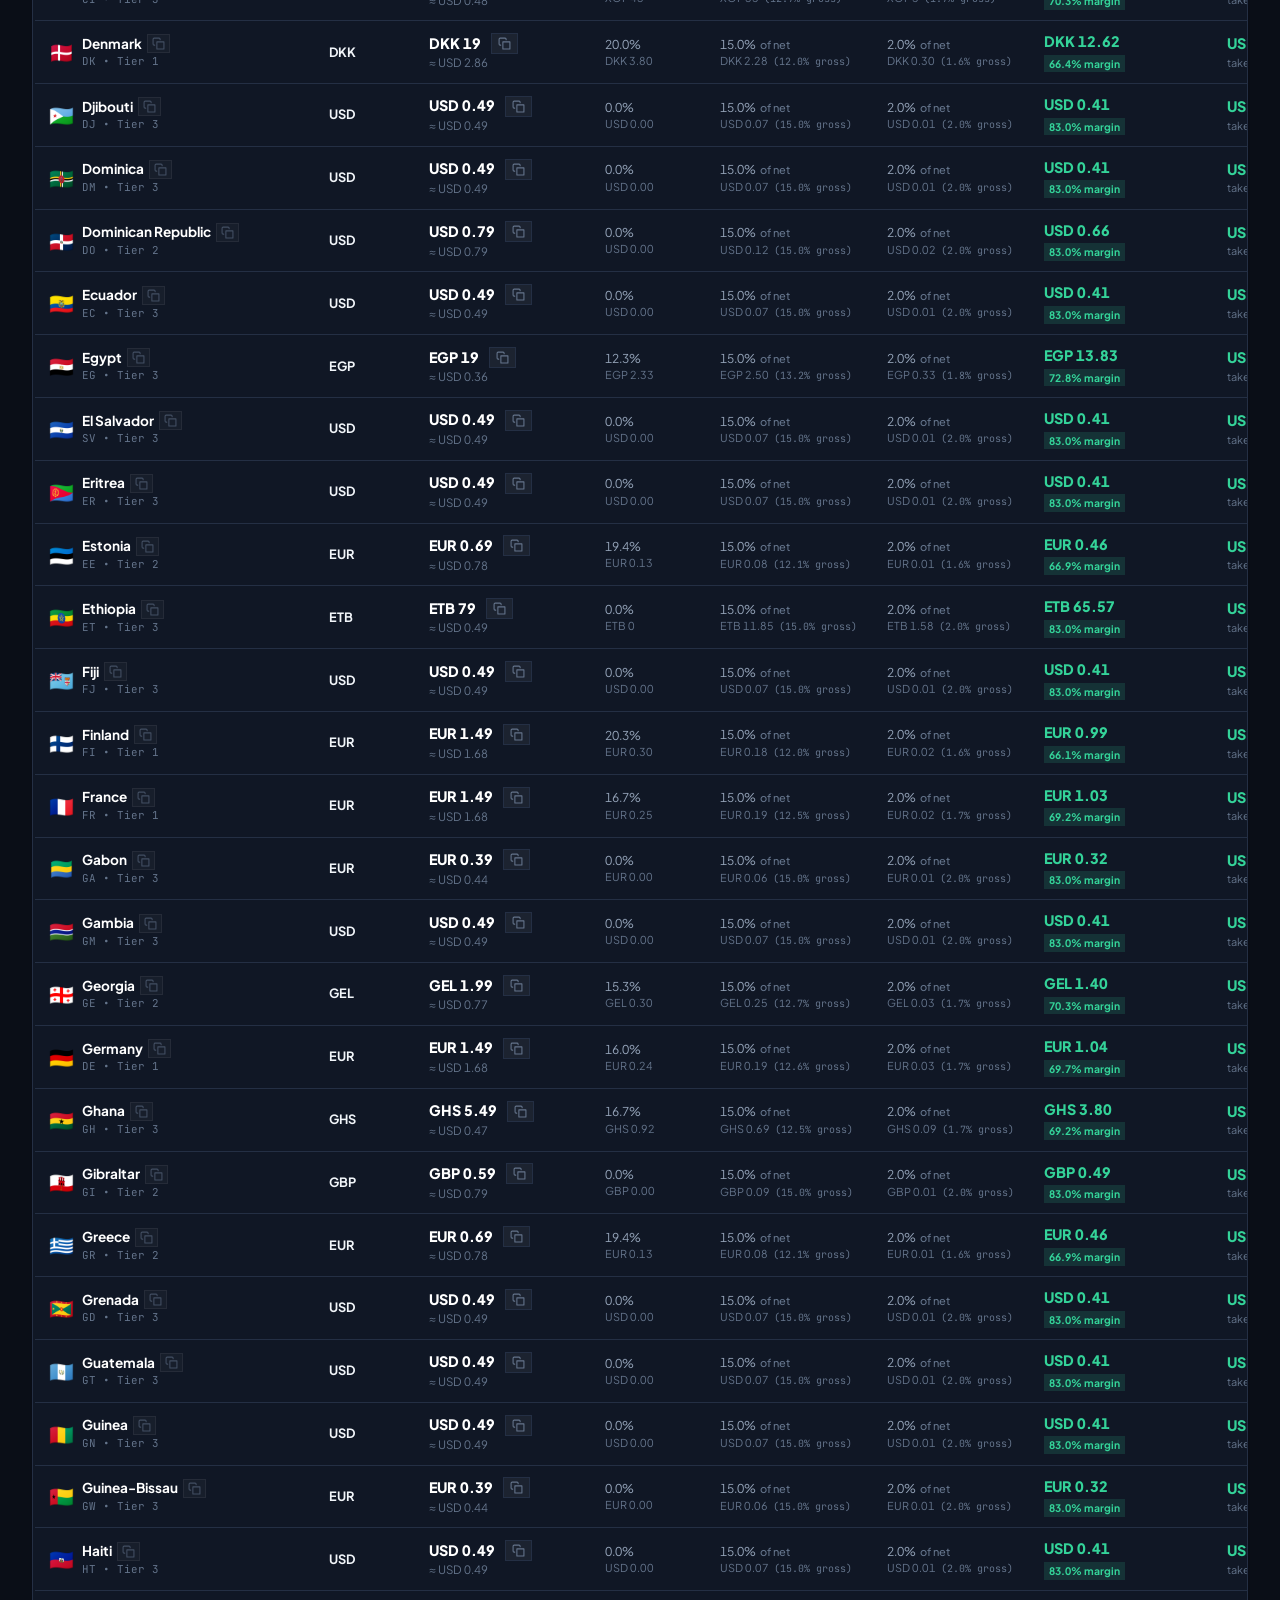
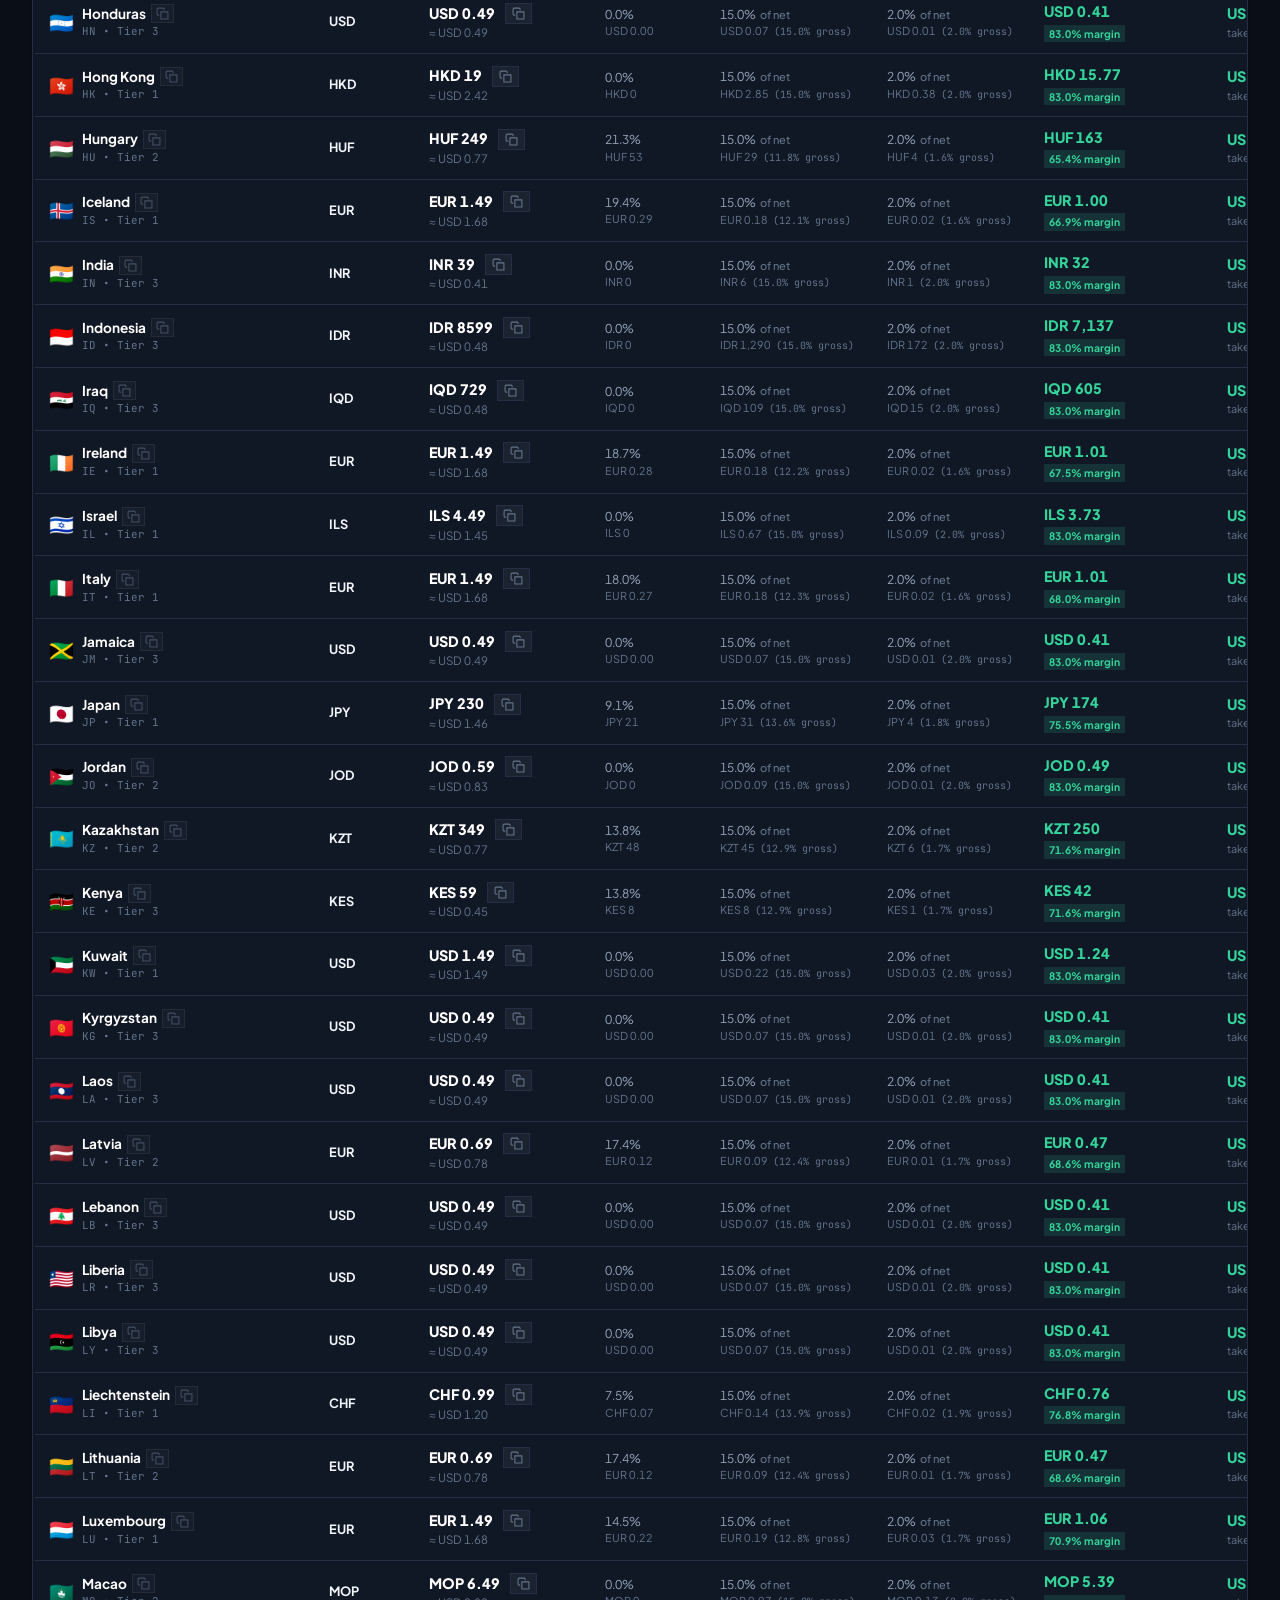
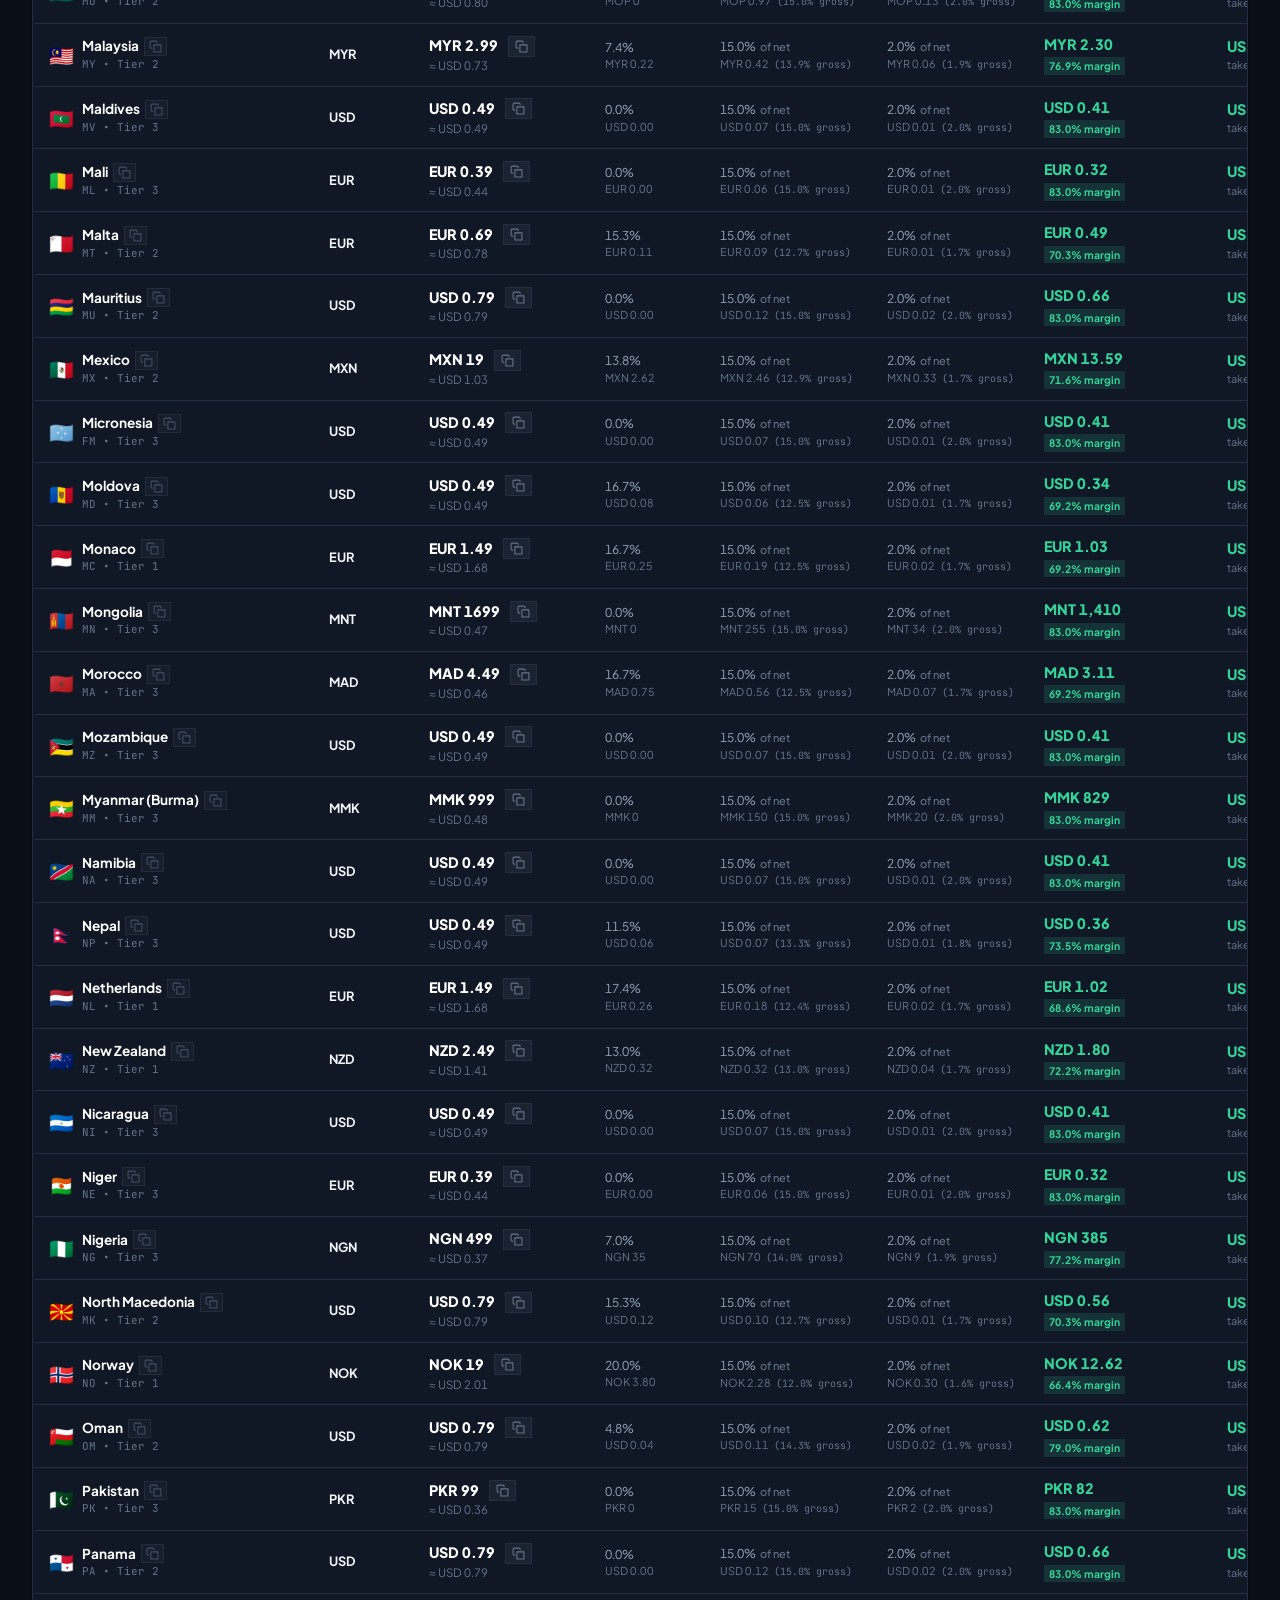
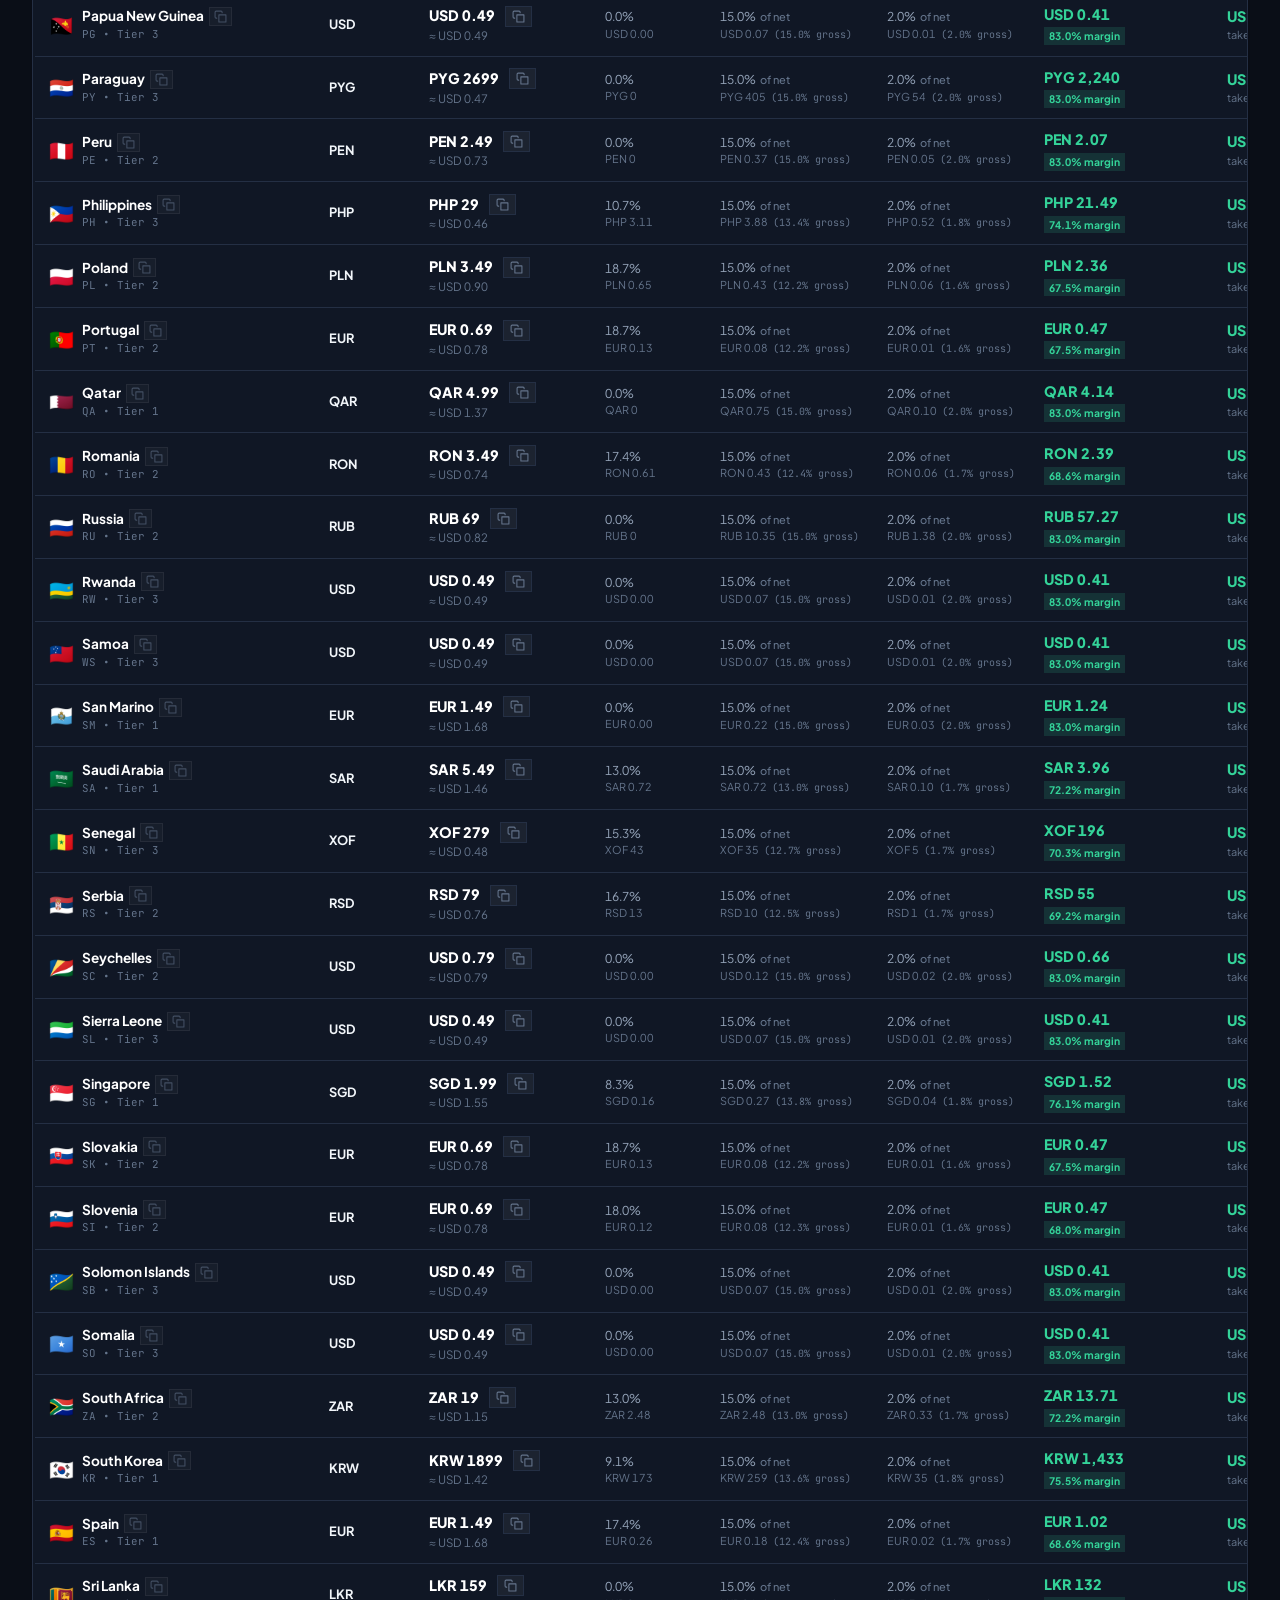
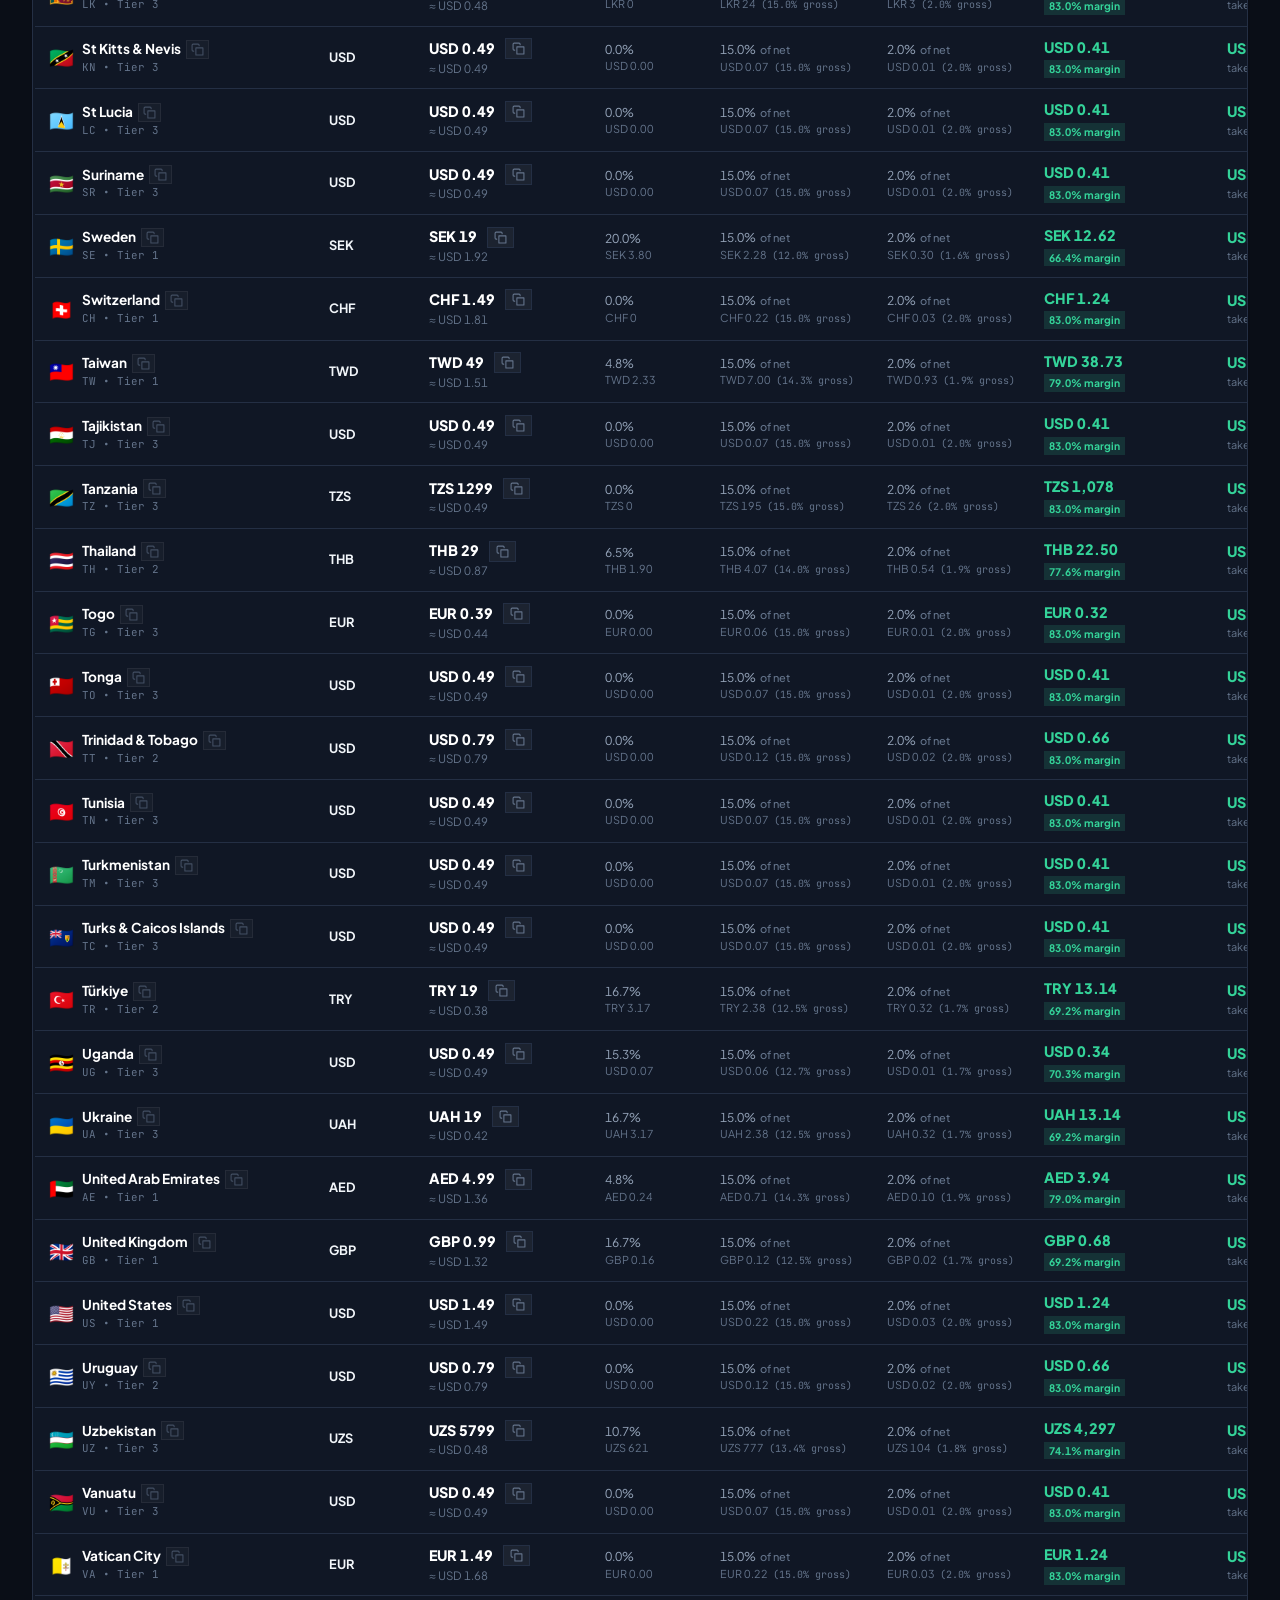
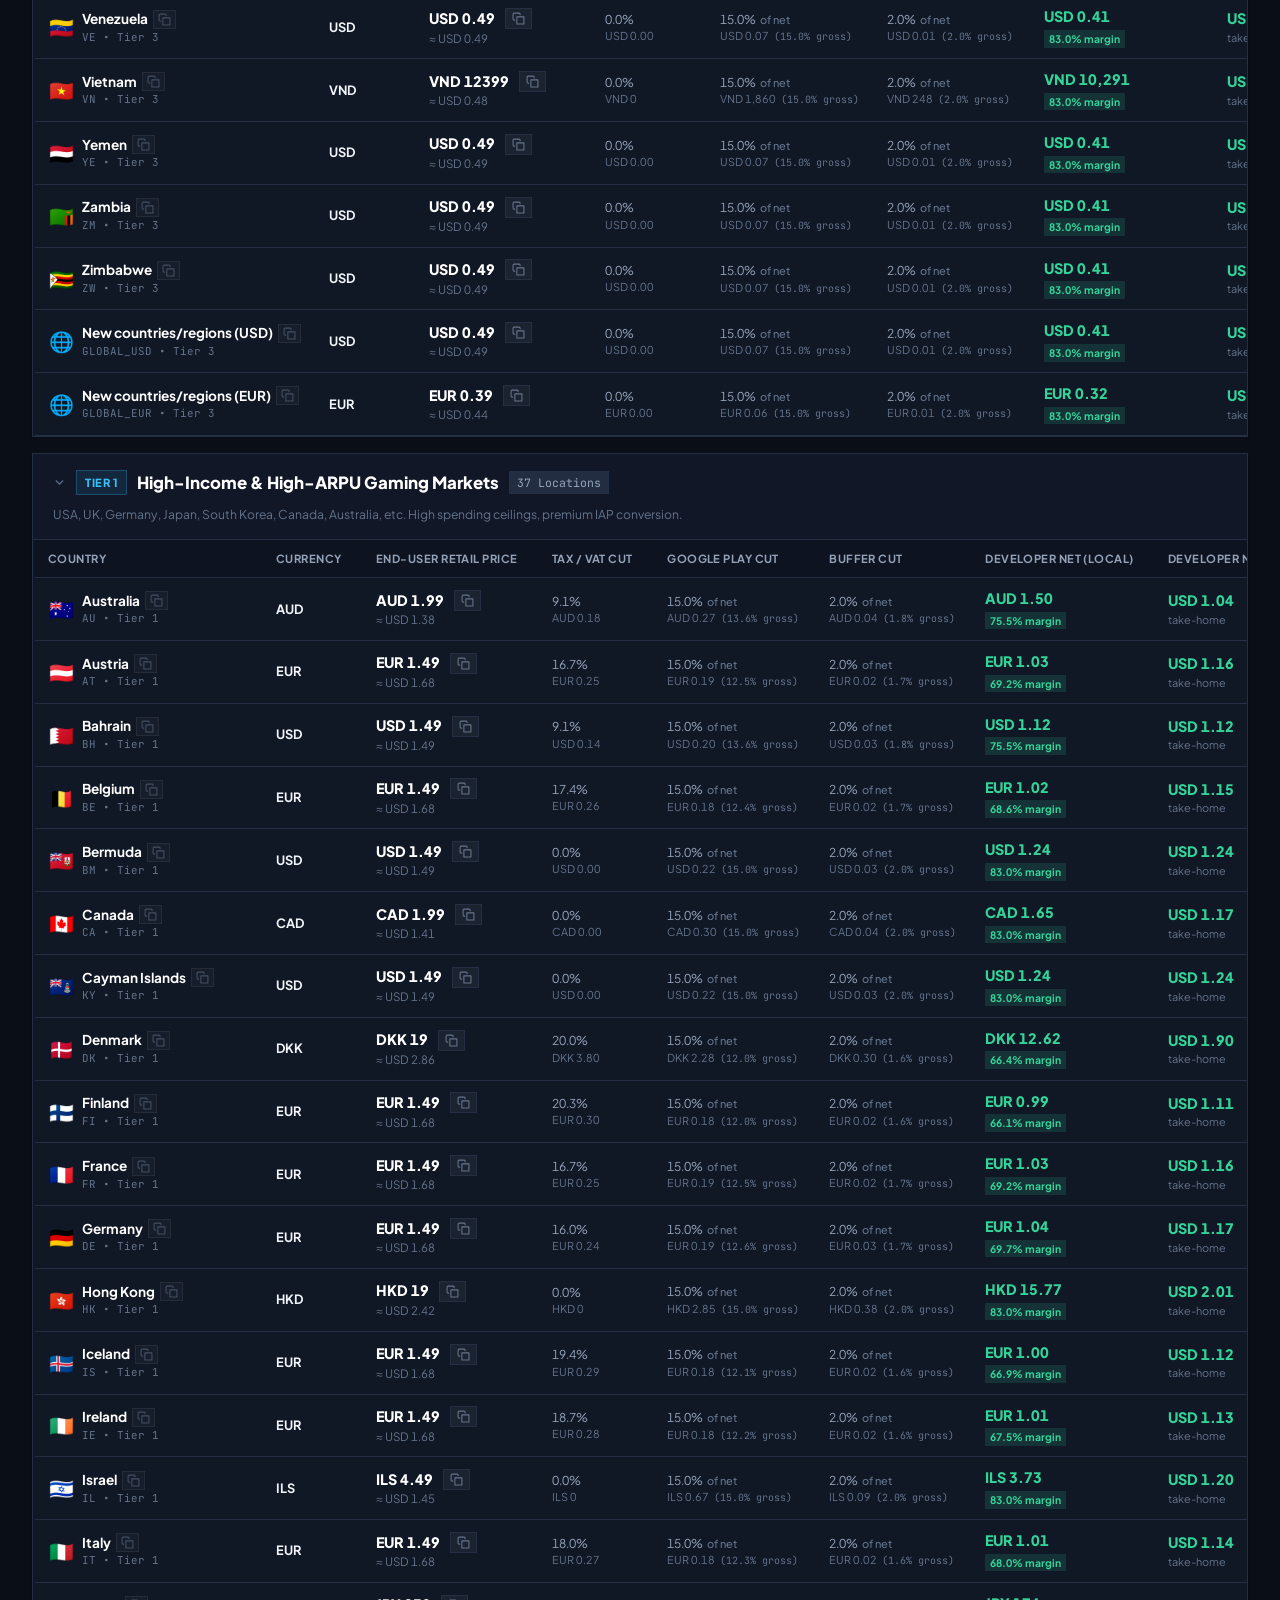
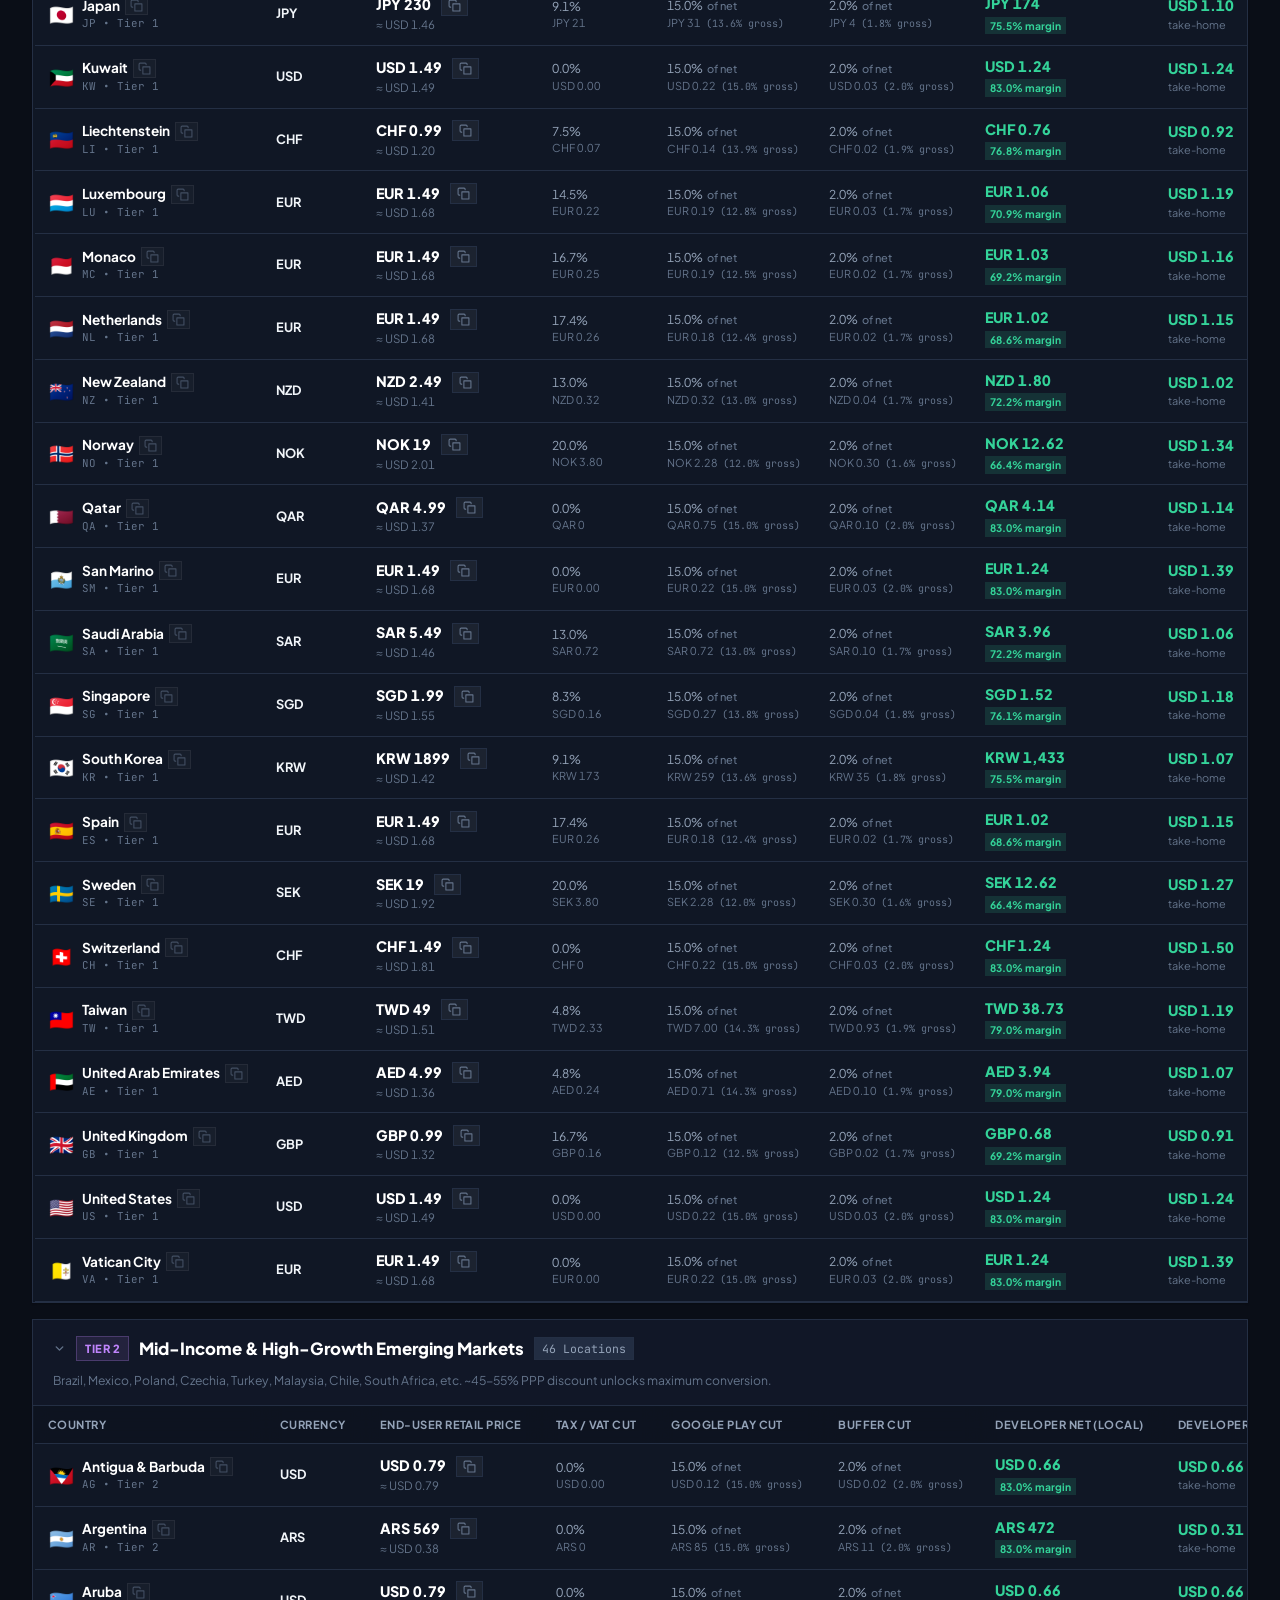
==== commit ba15b863: "fix(catalogue): enforce dot-only naming for Product IDs and dash-only for Offer IDs (v1.9.4)" ====
--- a/index.html
+++ b/index.html
@@ -66,9 +66,9 @@
         <!-- Semantic Version & Telemetry Badge -->
         <div class="header-version-pill" id="headerVersionPill" role="button" tabindex="0" title="Click to view Version History &amp; Changelog">
           <span class="version-dot"></span>
-          <span class="version-tag" id="appVersionText">v1.9.3</span>
+          <span class="version-tag" id="appVersionText">v1.9.4</span>
           <span class="version-sep">•</span>
-          <span class="version-date" id="lastUpdatedDateText">Updated 28 Oct 2026</span>
+          <span class="version-date" id="lastUpdatedDateText">Updated 03 Nov 2026</span>
           <svg width="12" height="12" viewBox="0 0 24 24" fill="none" stroke="currentColor" stroke-width="2.5" stroke-linecap="round" stroke-linejoin="round" class="version-info-icon"><circle cx="12" cy="12" r="10"></circle><line x1="12" y1="16" x2="12" y2="12"></line><line x1="12" y1="8" x2="12.01" y2="8"></line></svg>
         </div>
       </div>
@@ -293,7 +293,7 @@
                   <svg width="18" height="18" viewBox="0 0 24 24" fill="none" stroke="currentColor" stroke-width="2" class="text-accent"><rect x="5" y="2" width="14" height="20"></rect><line x1="12" y1="18" x2="12.01" y2="18"></line></svg>
                   <div>
                     <h3 class="app-id-title">Google Play Package Identifier</h3>
-                    <p class="app-id-desc">All characters lowercase. Dots for Product IDs, dashes for Offer IDs.</p>
+                    <p class="app-id-desc">All characters lowercase. Dots only (.) for Product IDs, dashes only (-) for Offer IDs &amp; Promos.</p>
                   </div>
                 </div>
               </div>
@@ -301,7 +301,7 @@
                 <div class="form-group">
                   <label for="appNameInput">
                     <span>App / Game Identifier (Lower Case)</span>
-                    <span class="tooltip-trigger" title="All IDs are automatically converted to lowercase. For example, 'MyGame' or 'space runner' becomes 'mygame' or 'space-runner'.">
+                    <span class="tooltip-trigger" title="All IDs are automatically converted to lowercase. Product IDs use only dots (.) between words; Offer IDs and Promo Offers use only dashes (-) between words.">
                       <svg width="13" height="13" viewBox="0 0 24 24" fill="none" stroke="currentColor" stroke-width="2" stroke-linecap="round" stroke-linejoin="round"><circle cx="12" cy="12" r="10"></circle><line x1="12" y1="16" x2="12" y2="12"></line><line x1="12" y1="8" x2="12.01" y2="8"></line></svg>
                     </span>
                   </label>
@@ -320,7 +320,7 @@
 
                 <div class="preview-syntax-box">
                   <span class="preview-label">Live Syntax Preview:</span>
-                  <div class="preview-code-row"><span class="code-tag-blue">PROD:</span> <strong id="previewProdId">com.mygame.shop.no-ads</strong></div>
+                  <div class="preview-code-row"><span class="code-tag-blue">PROD:</span> <strong id="previewProdId">com.mygame.shop.no.ads</strong></div>
                   <div class="preview-code-row"><span class="code-tag-emerald">OFFER:</span> <strong id="previewOfferId">com-mygame-shop-no-ads</strong></div>
                 </div>
               </div>
@@ -998,7 +998,7 @@
                 Copy Command
               </button>
             </div>
-            <pre><code id="codeDryRunCmd">python sync_prices_to_play_console.py --key service-account.json --package com.mygame.shop --sku com.mygame.shop.no-ads --csv playprice-matrix.csv --dry-run</code></pre>
+            <pre><code id="codeDryRunCmd">python sync_prices_to_play_console.py --key service-account.json --package com.mygame.shop --sku com.mygame.shop.no.ads --csv playprice-matrix.csv --dry-run</code></pre>
           </div>
 
           <!-- Live Push Command Box -->
@@ -1010,7 +1010,7 @@
                 Copy Command
               </button>
             </div>
-            <pre><code id="codeLiveCmd">python sync_prices_to_play_console.py --key service-account.json --package com.mygame.shop --sku com.mygame.shop.no-ads --csv playprice-matrix.csv</code></pre>
+            <pre><code id="codeLiveCmd">python sync_prices_to_play_console.py --key service-account.json --package com.mygame.shop --sku com.mygame.shop.no.ads --csv playprice-matrix.csv</code></pre>
           </div>
         </div>
 
@@ -1067,9 +1067,9 @@
           <div>
             <div class="modal-title-row">
               <h3>PlayPrice Engine Version History</h3>
-              <span class="version-tag-pill">v1.9.3 (Latest)</span>
-            </div>
-            <p class="modal-sub">Semantic Versioning Tracking (Major.Minor.Micro) • Last Updated 28 Oct 2026</p>
+              <span class="version-tag-pill">v1.9.4 (Latest)</span>
+            </div>
+            <p class="modal-sub">Semantic Versioning Tracking (Major.Minor.Micro) • Last Updated 03 Nov 2026</p>
           </div>
         </div>
         <button class="modal-close" id="btnCloseVersionModal" title="Close modal">
@@ -1086,8 +1086,25 @@
         </div>
 
         <div class="changelog-timeline">
+          <!-- Release v1.9.4 -->
+          <div class="changelog-item current">
+            <div class="changelog-marker"></div>
+            <div class="changelog-content">
+              <div class="changelog-header">
+                <span class="changelog-version">v1.9.4</span>
+                <span class="changelog-tag tag-micro">Patch Release</span>
+                <span class="changelog-date">03 Nov 2026</span>
+              </div>
+              <ul class="changelog-list">
+                <li><strong>Strict Product ID Syntax (. only):</strong> Enforced strict full-stop (<code>.</code>) separation exclusively between words in Product IDs (e.g. <code>com.grassking.shop.no.ads</code>), eliminating any dash (<code>-</code>) leaks from product names, item slugs, or app package identifiers.</li>
+                <li><strong>Strict Offer ID &amp; Promo Offer Syntax (- only):</strong> Standardized strict dash (<code>-</code>) separation exclusively across Offer IDs and Promotional Offer discount suffixes (e.g. <code>com-grassking-shop-no-ads</code> and <code>com-grassking-shop-no-ads-60-percent-discount</code>), guaranteeing clean separation from store product SKUs.</li>
+                <li><strong>Live Syntax Preview &amp; Badge Synchronization:</strong> Synchronized Live Syntax Preview, Catalogue item cards, and Play Console API sync helper to automatically format Product and Offer IDs according to the official naming conventions in real-time.</li>
+              </ul>
+            </div>
+          </div>
+
           <!-- Release v1.9.3 -->
-          <div class="changelog-item current">
+          <div class="changelog-item">
             <div class="changelog-marker"></div>
             <div class="changelog-content">
               <div class="changelog-header">
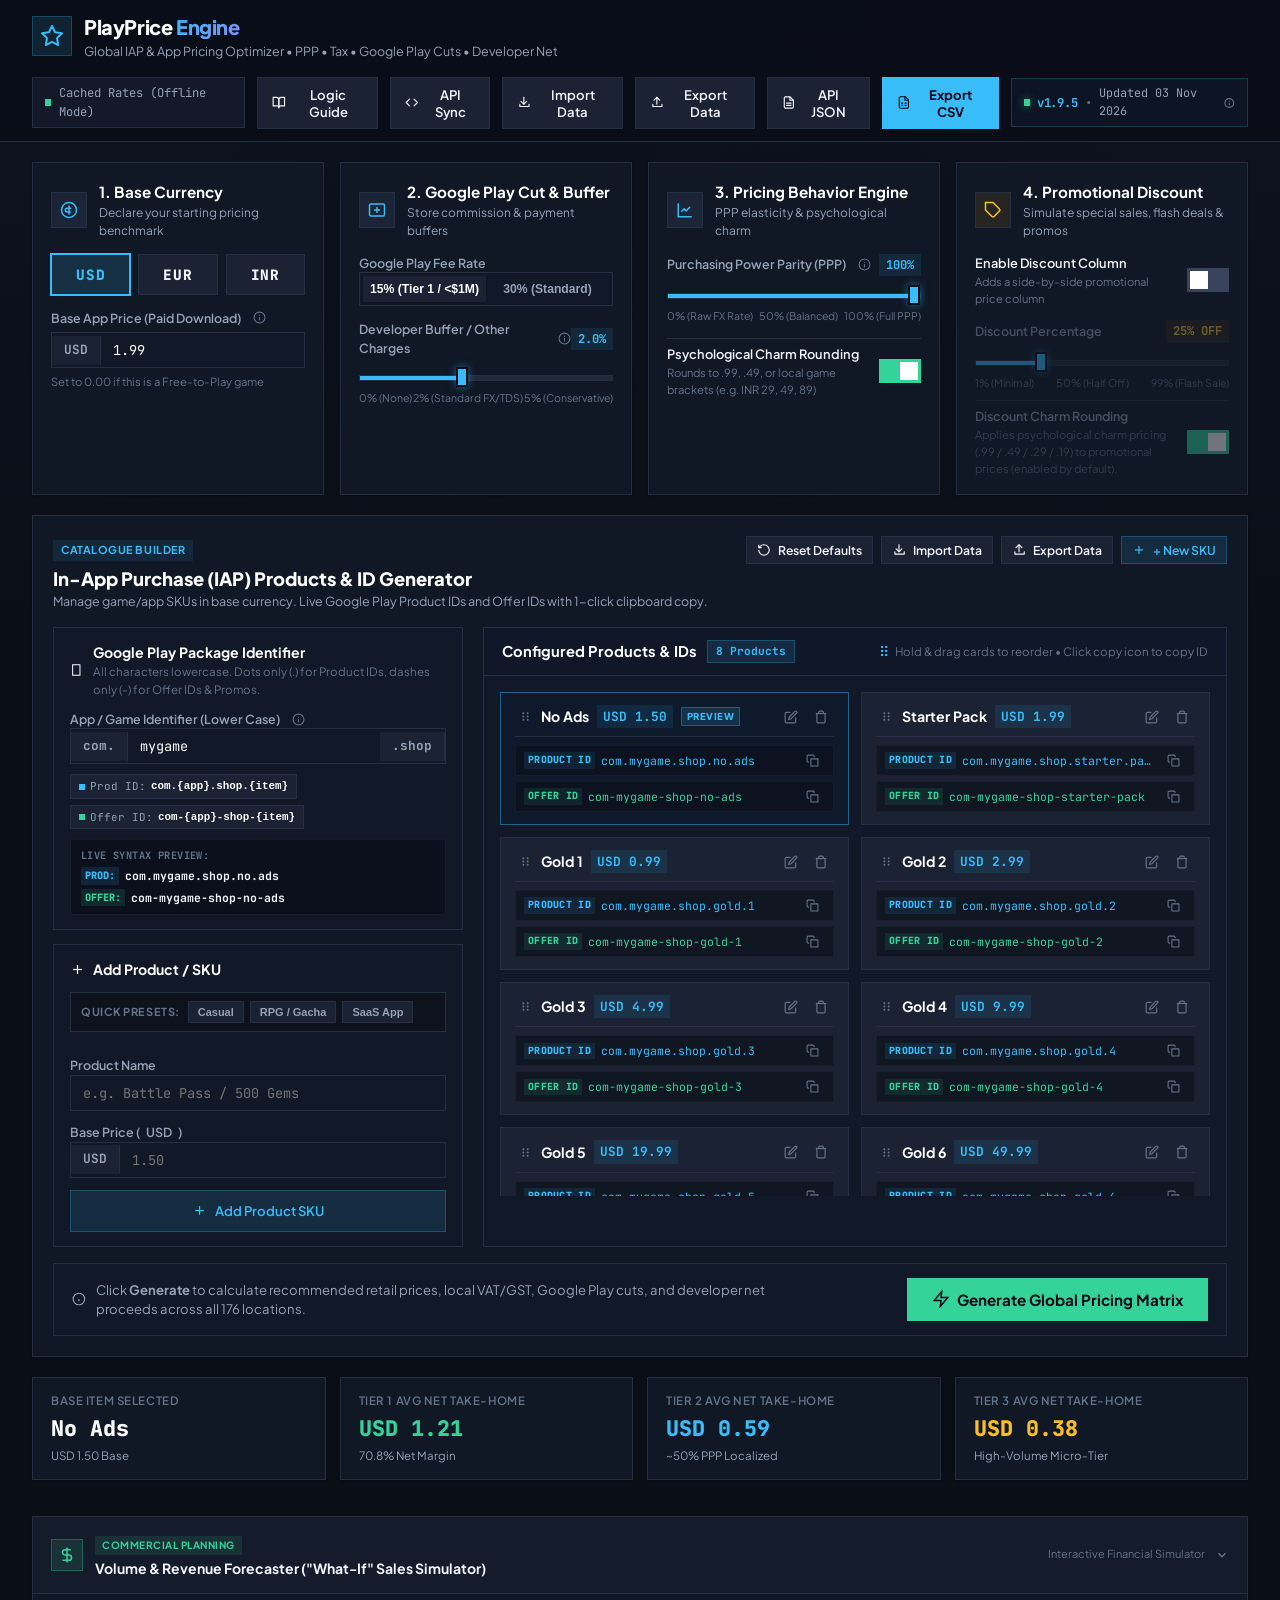
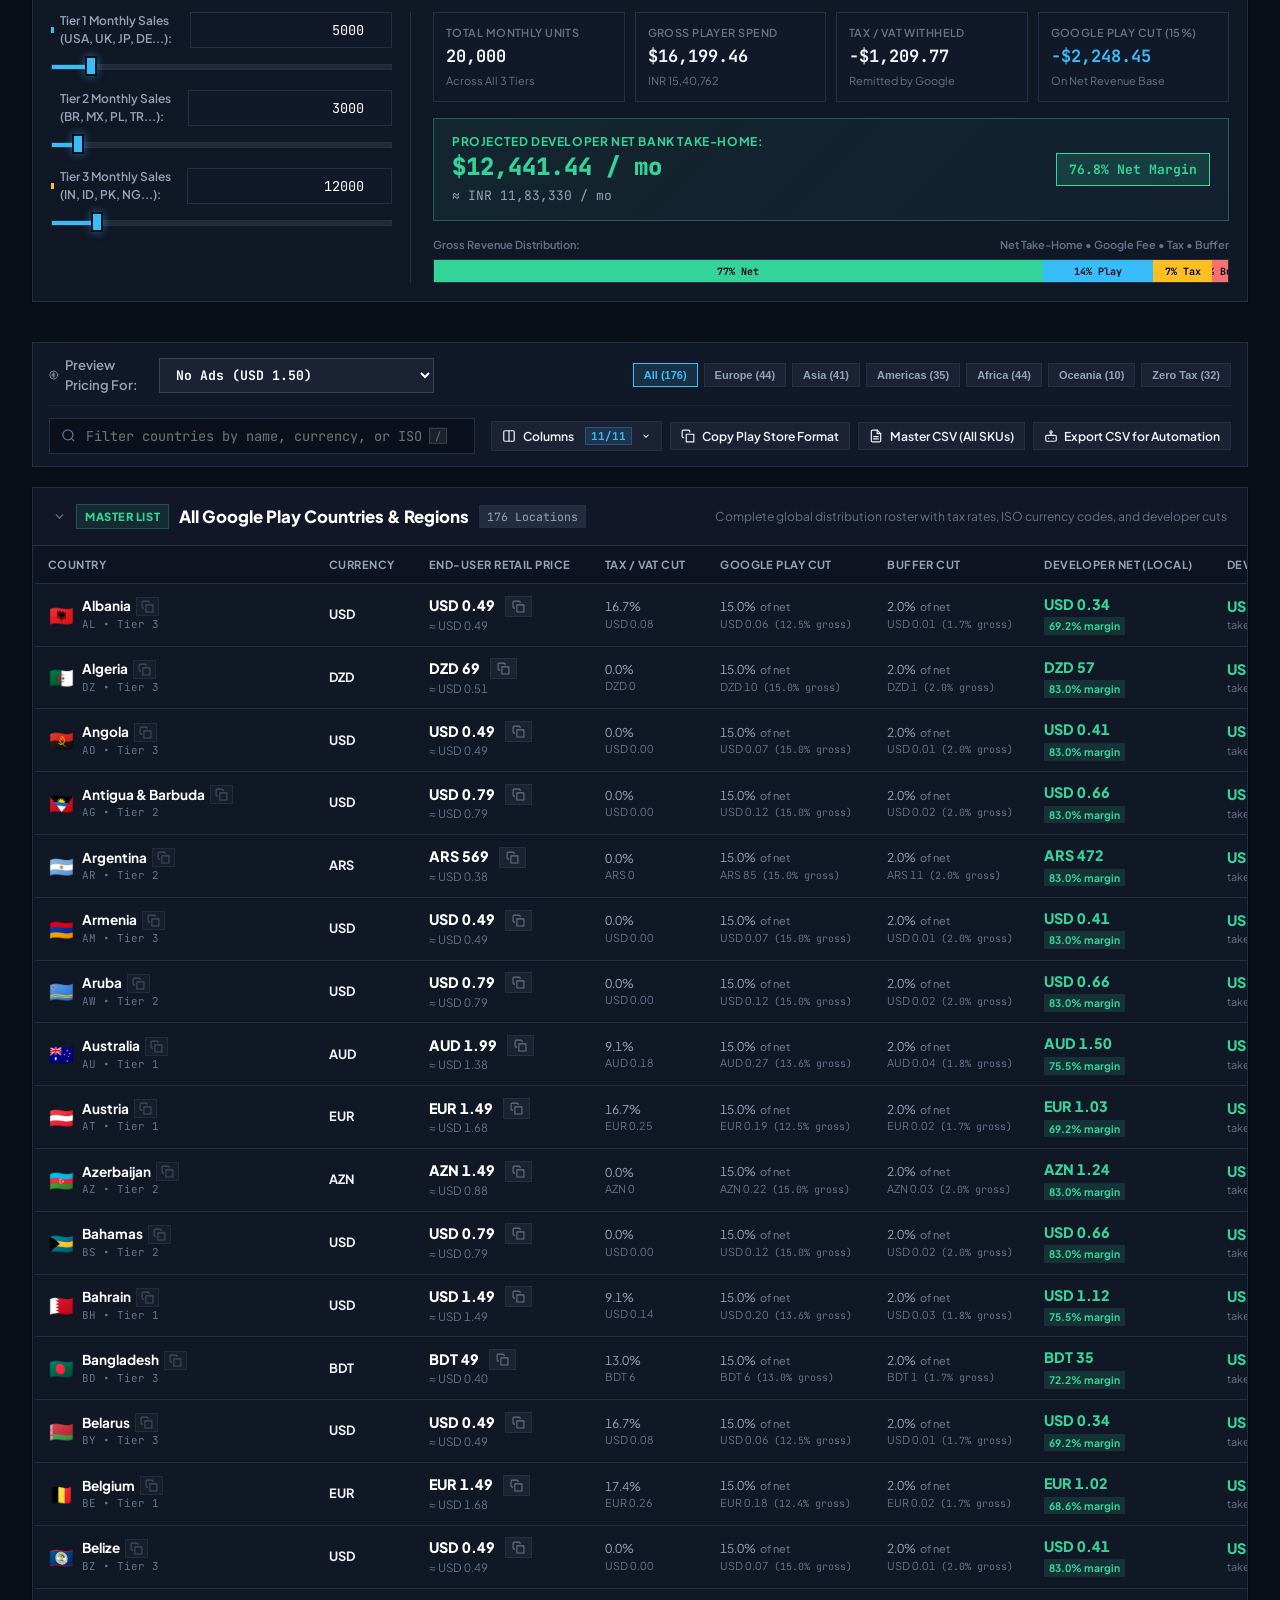
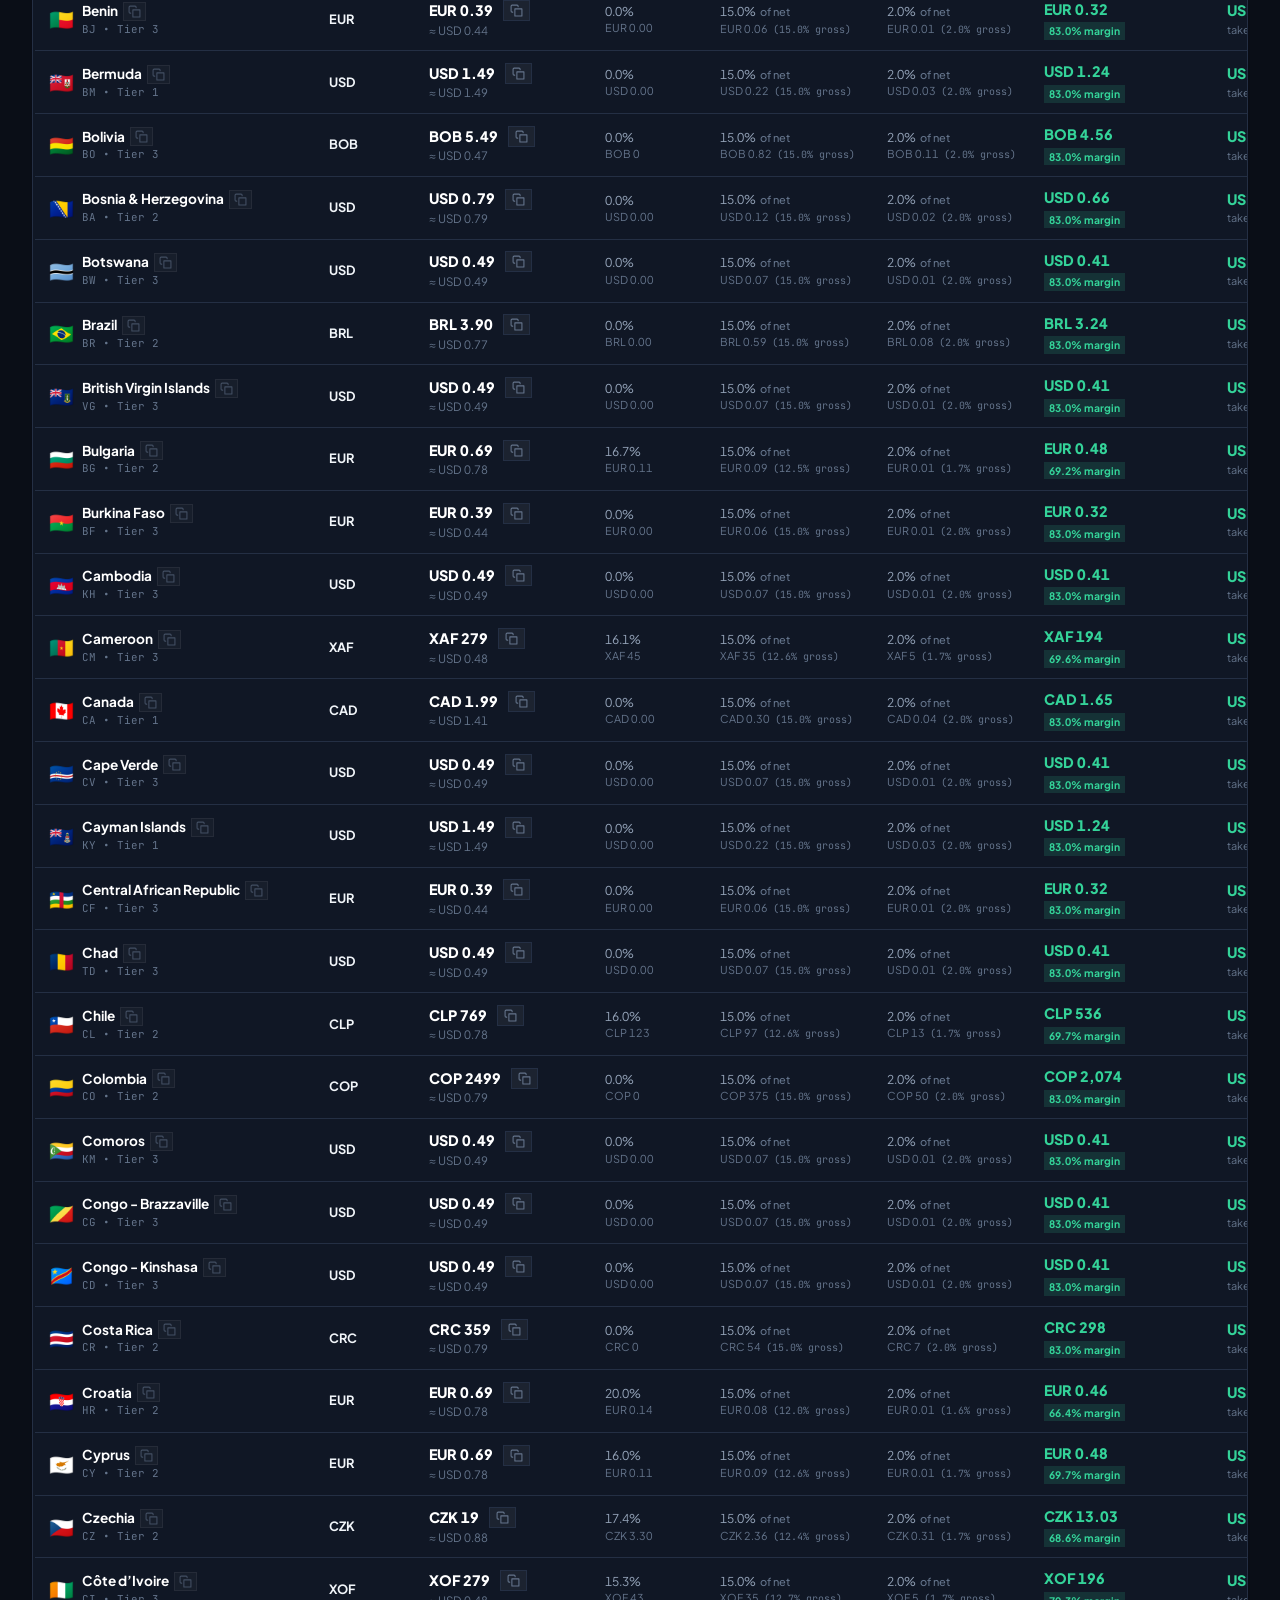
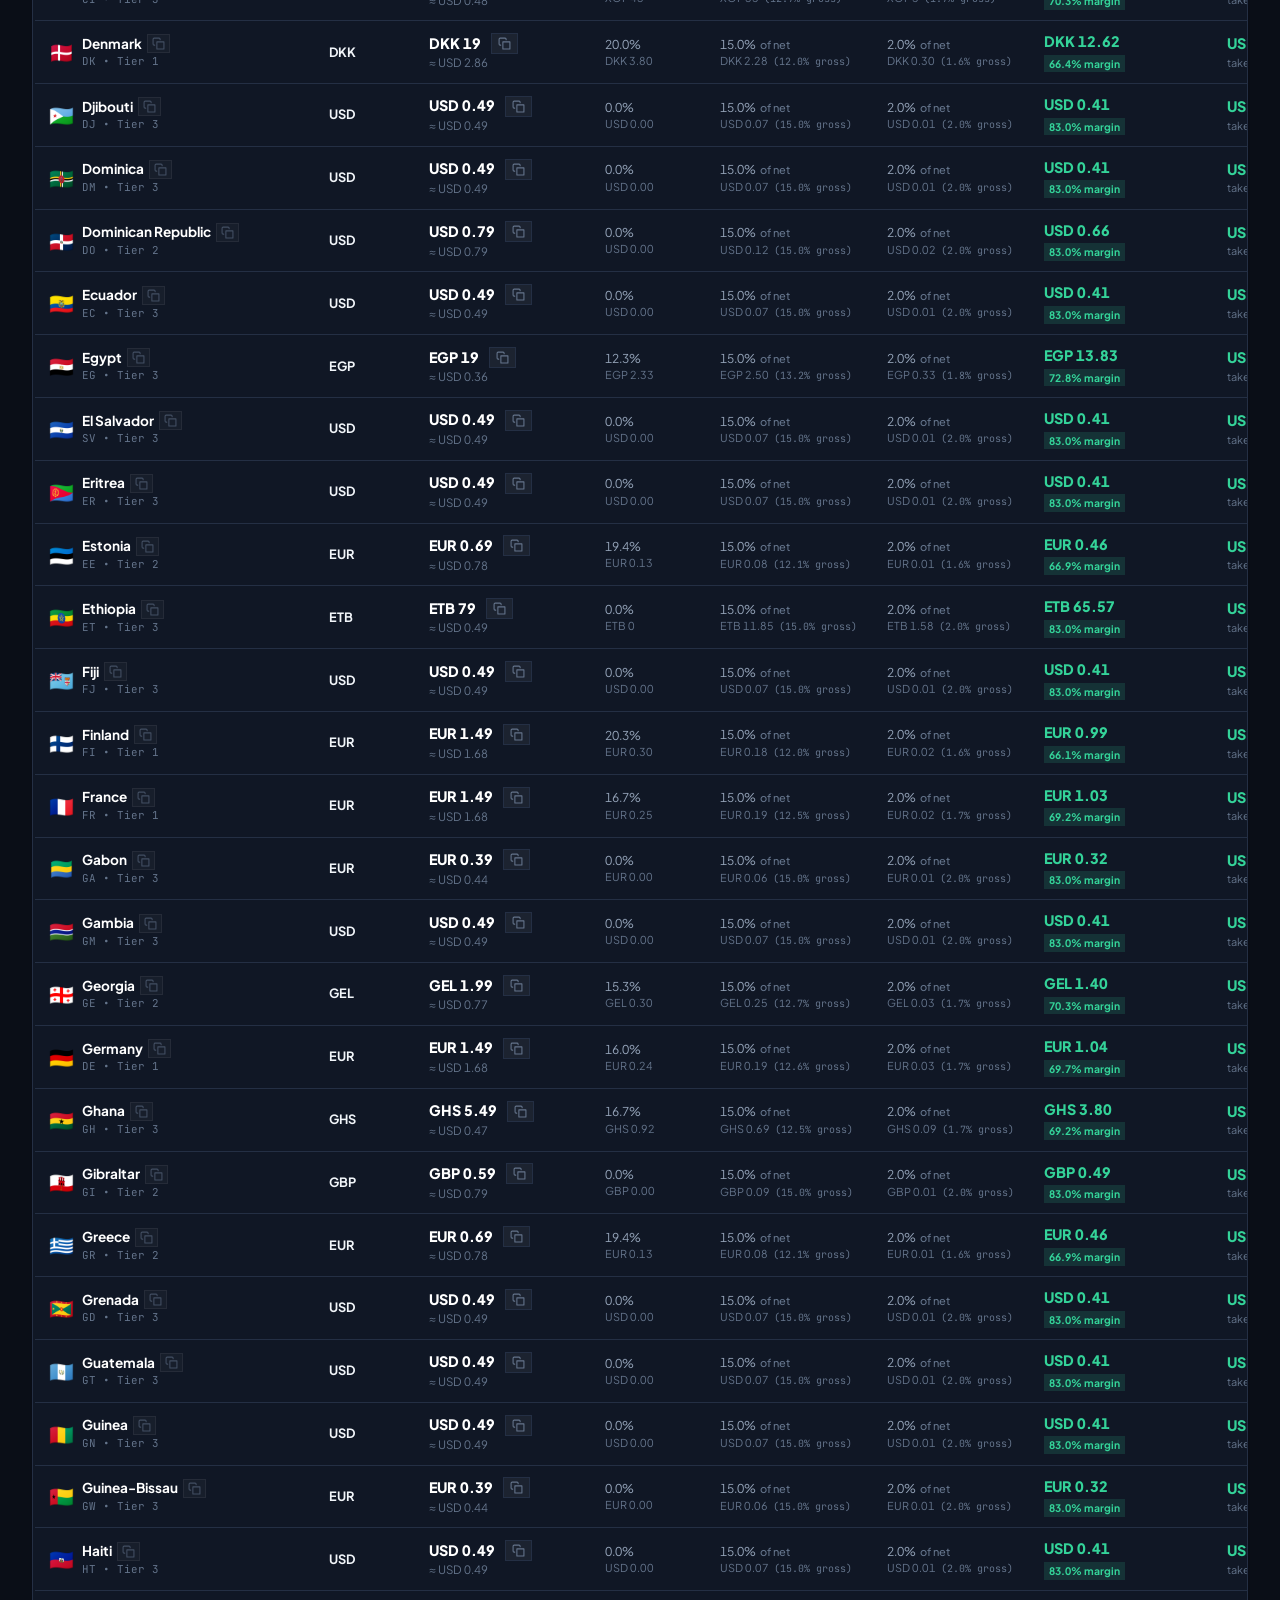
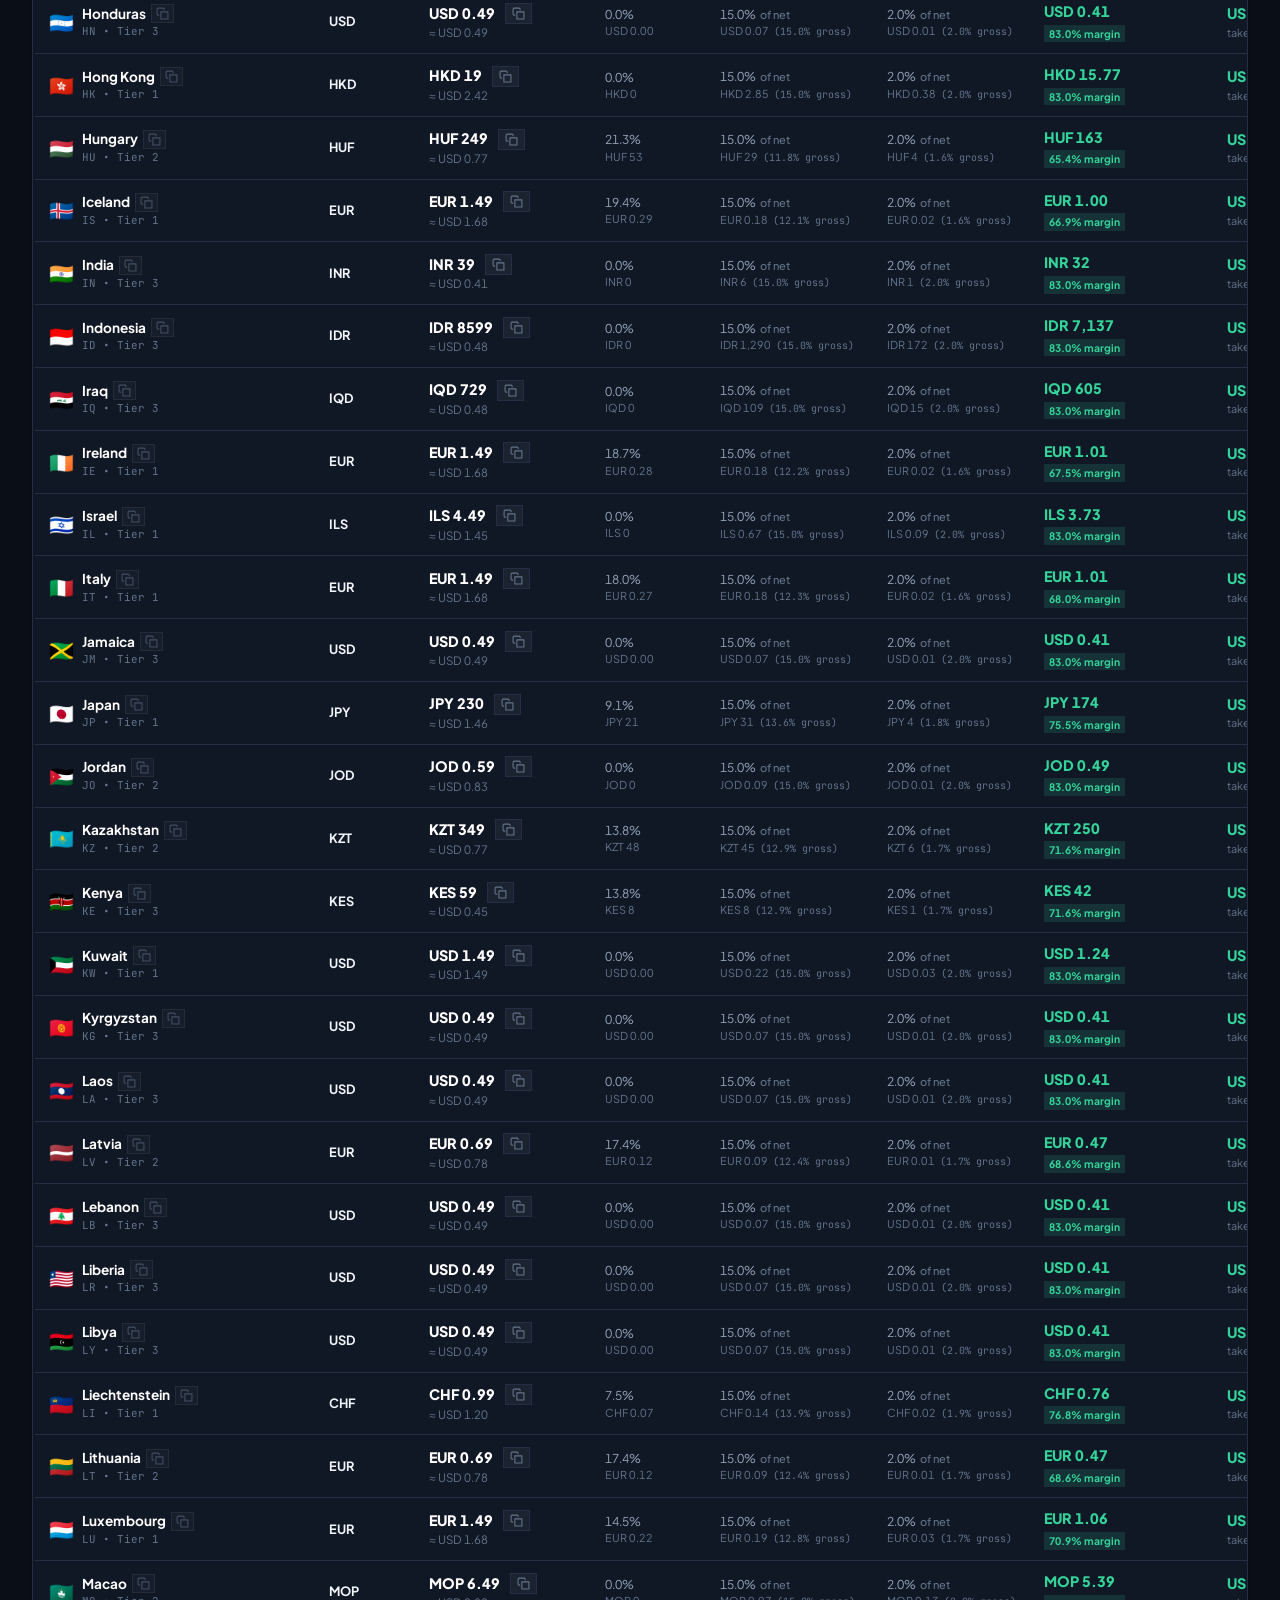
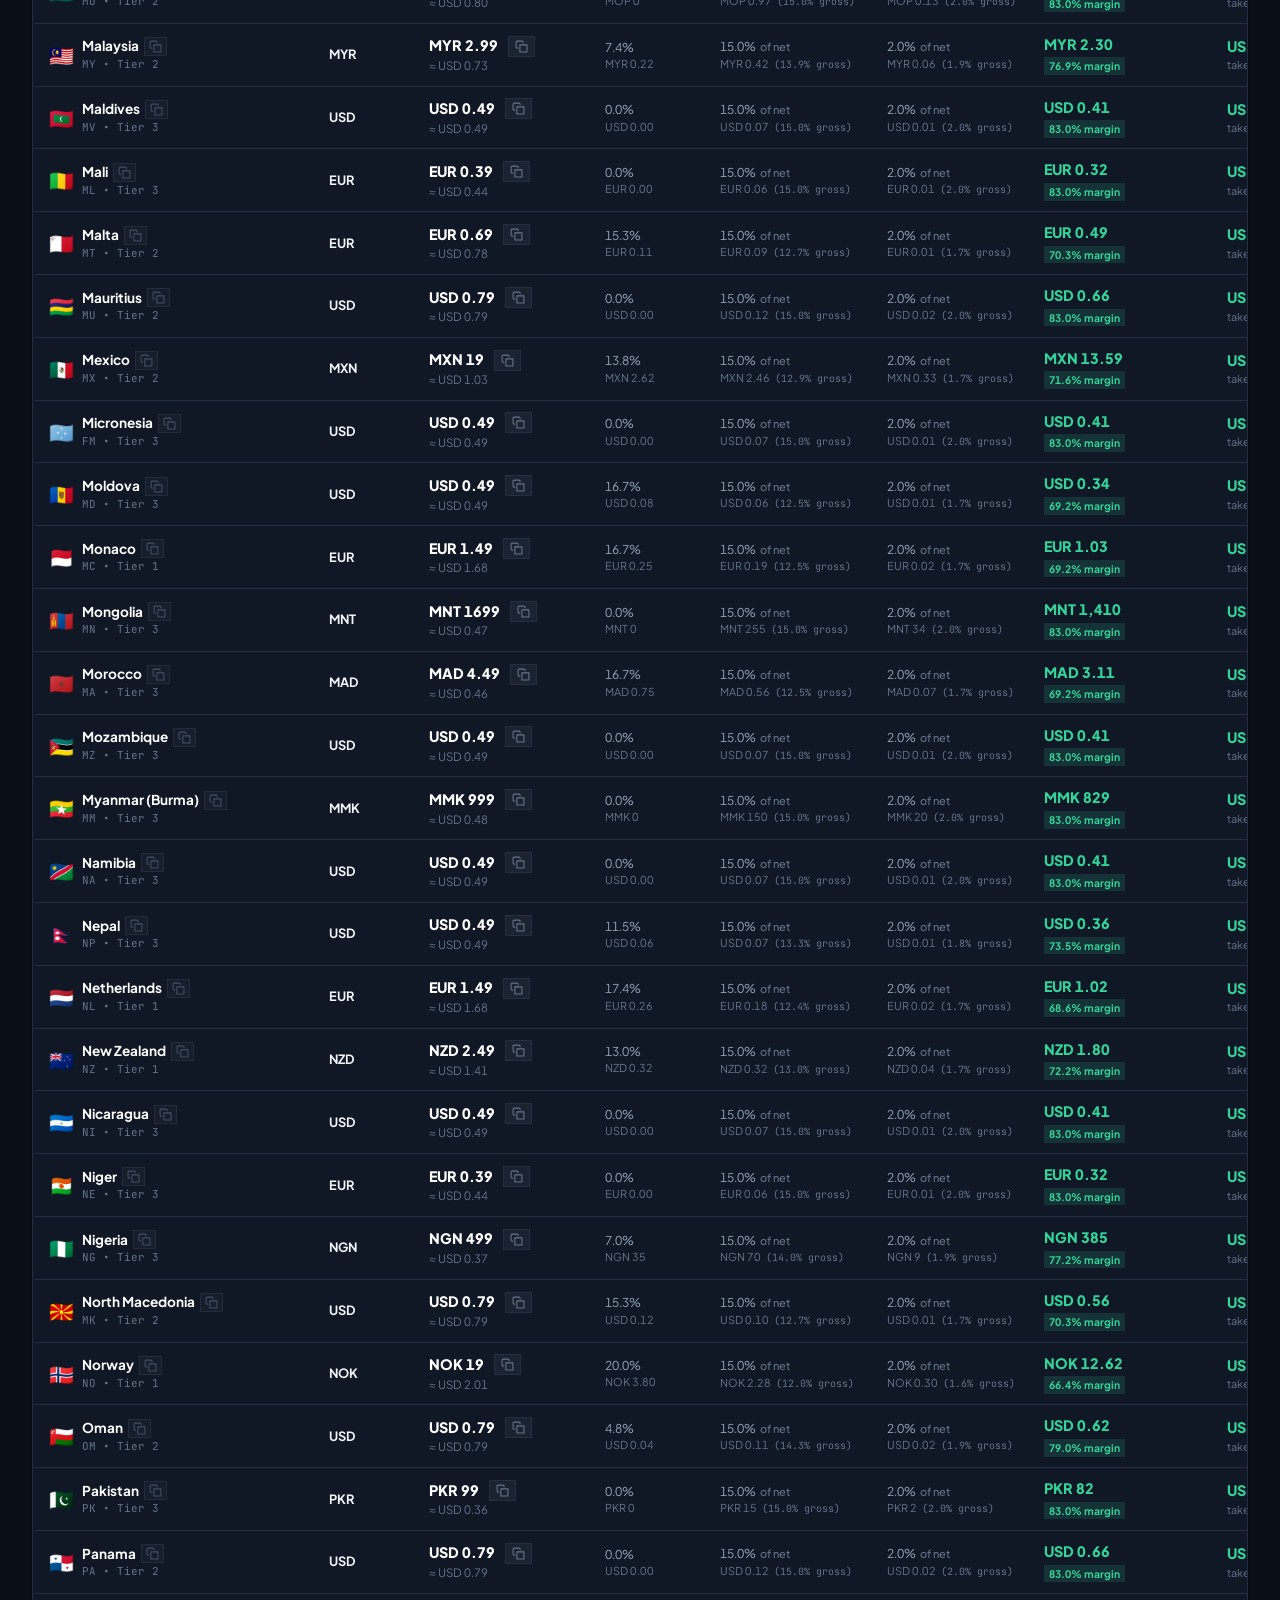
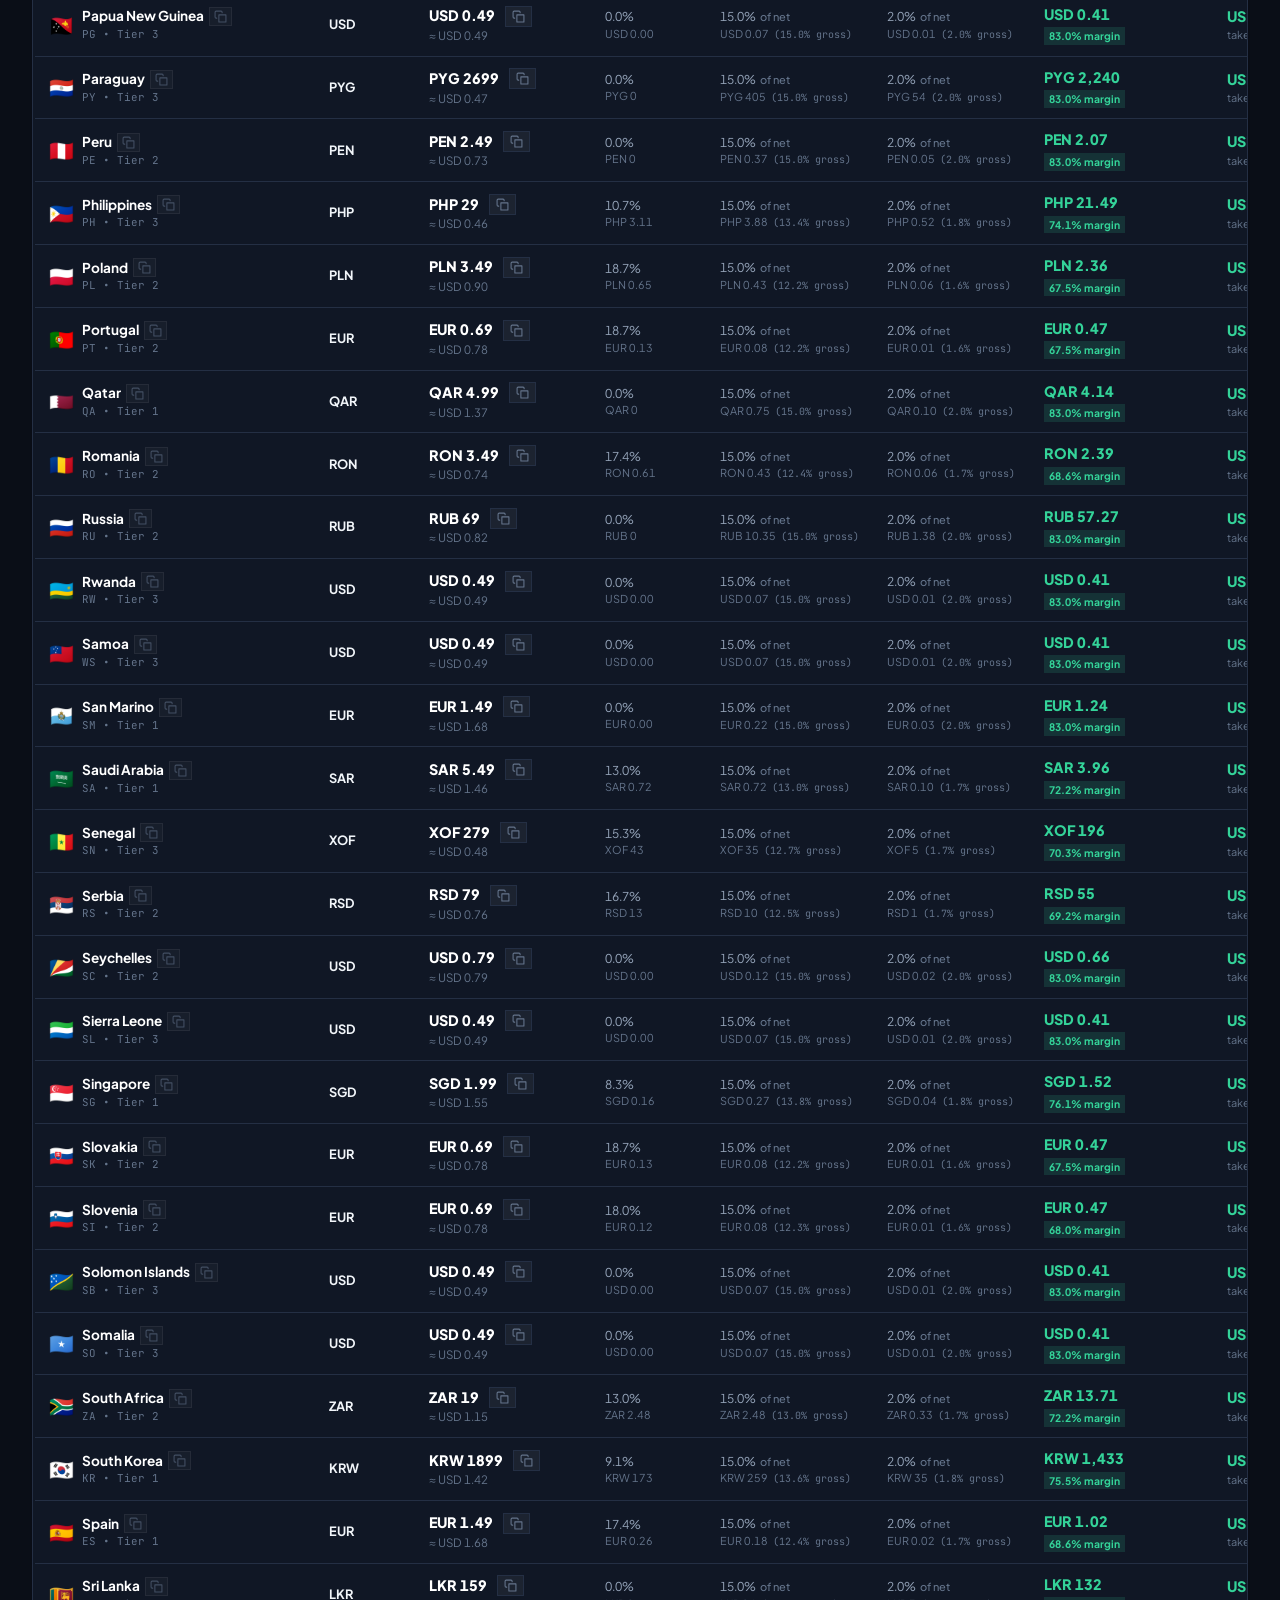
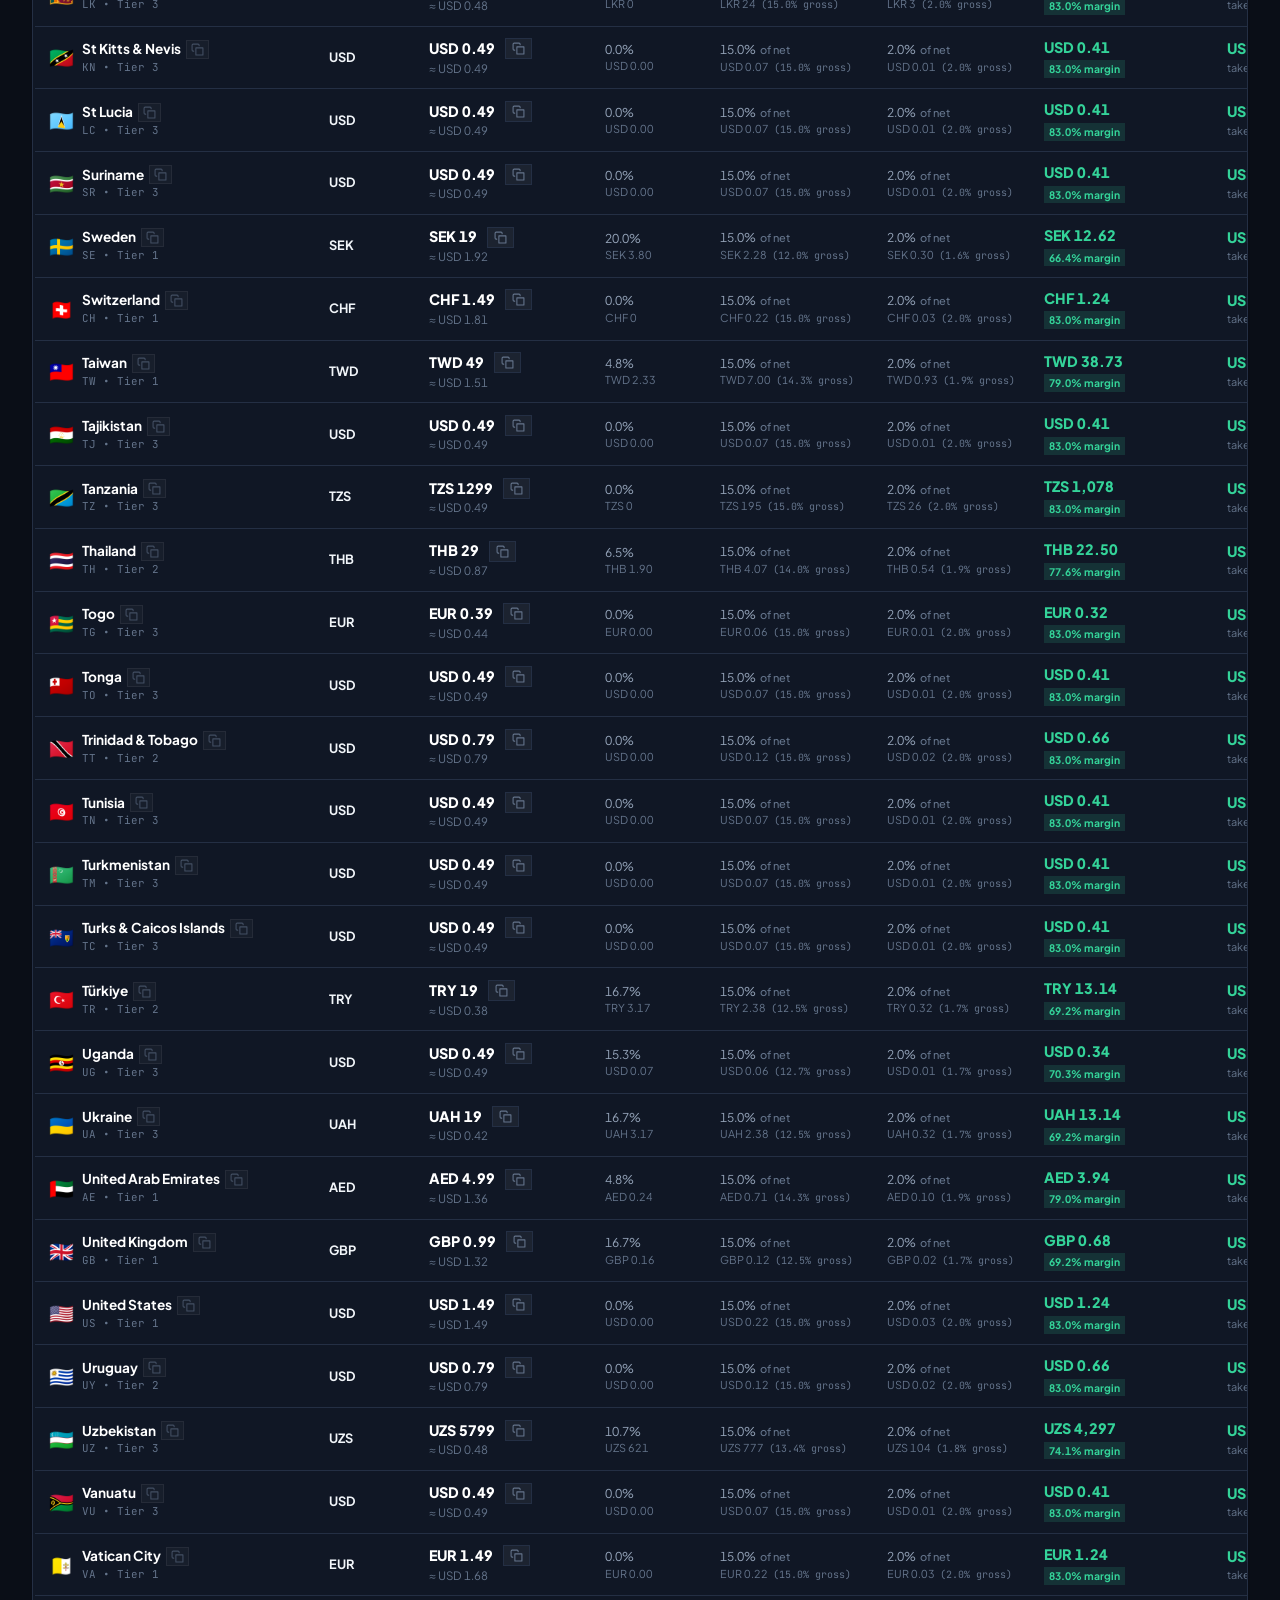
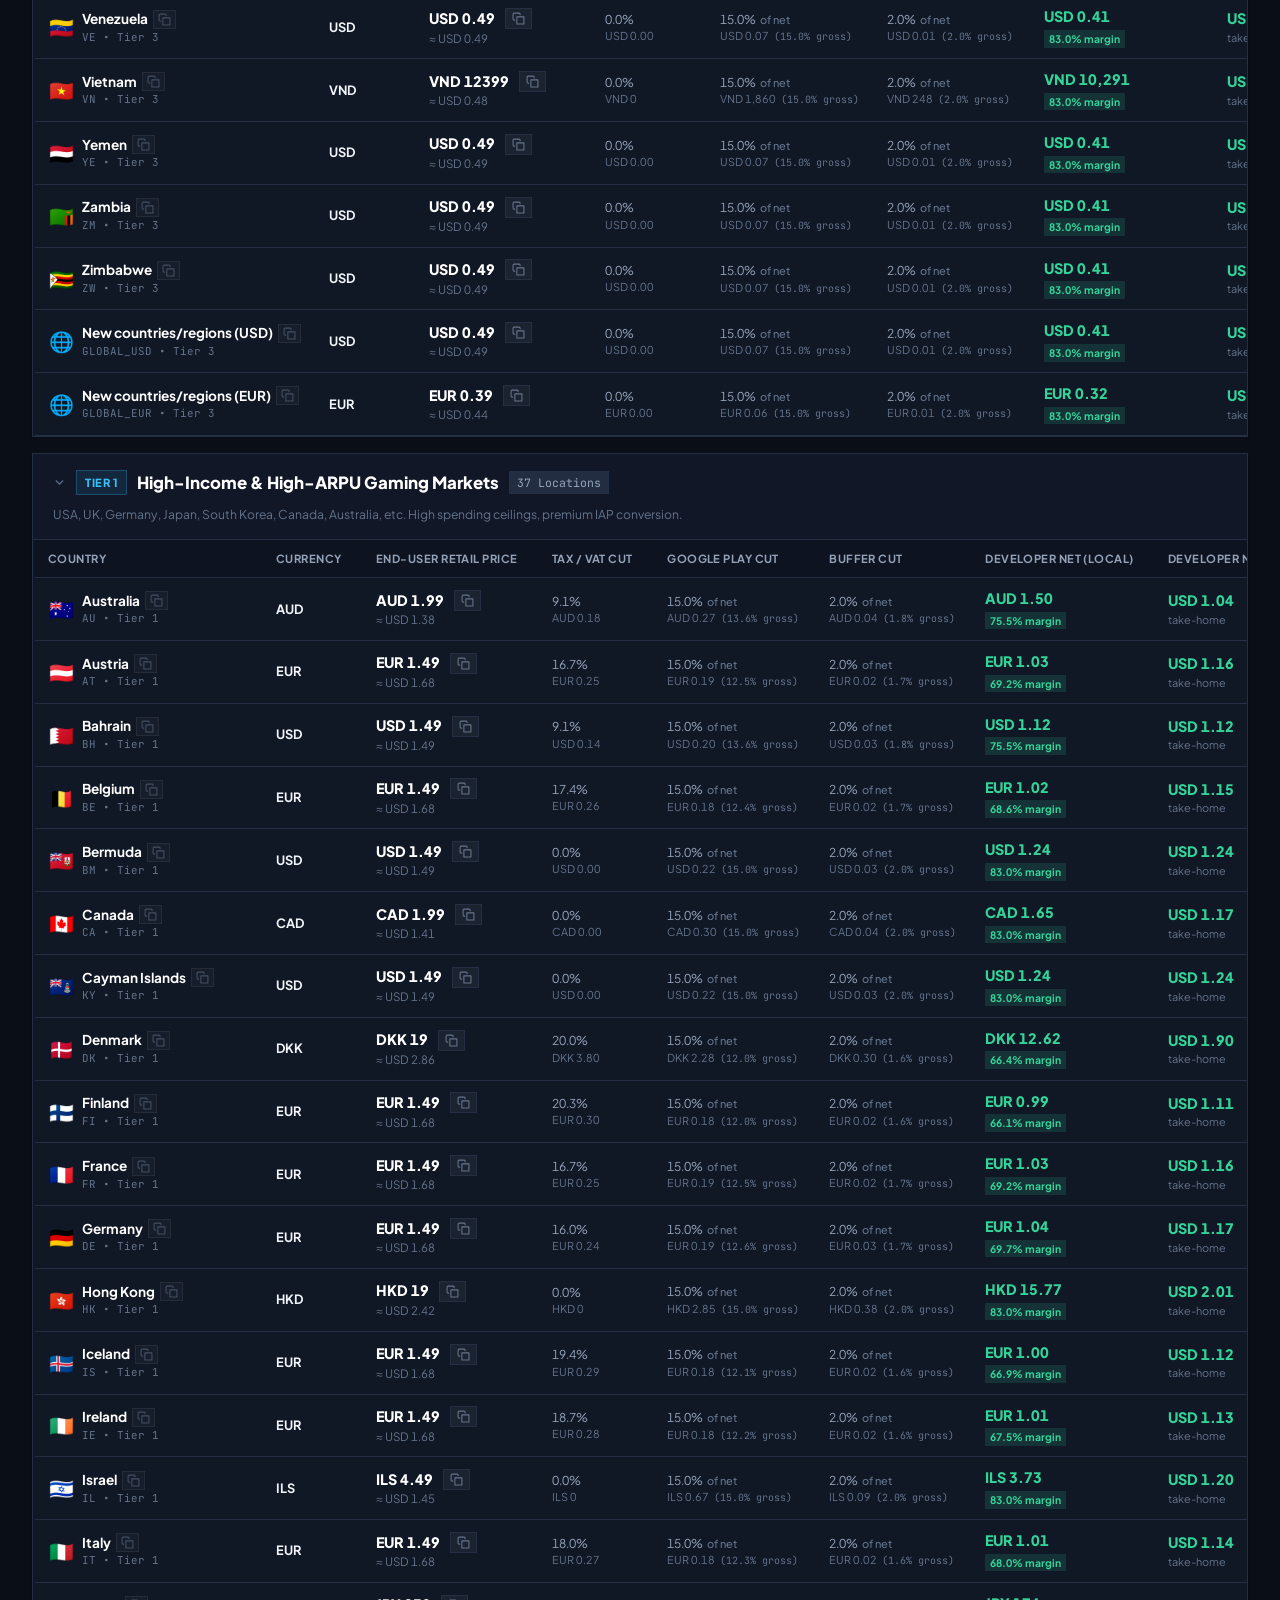
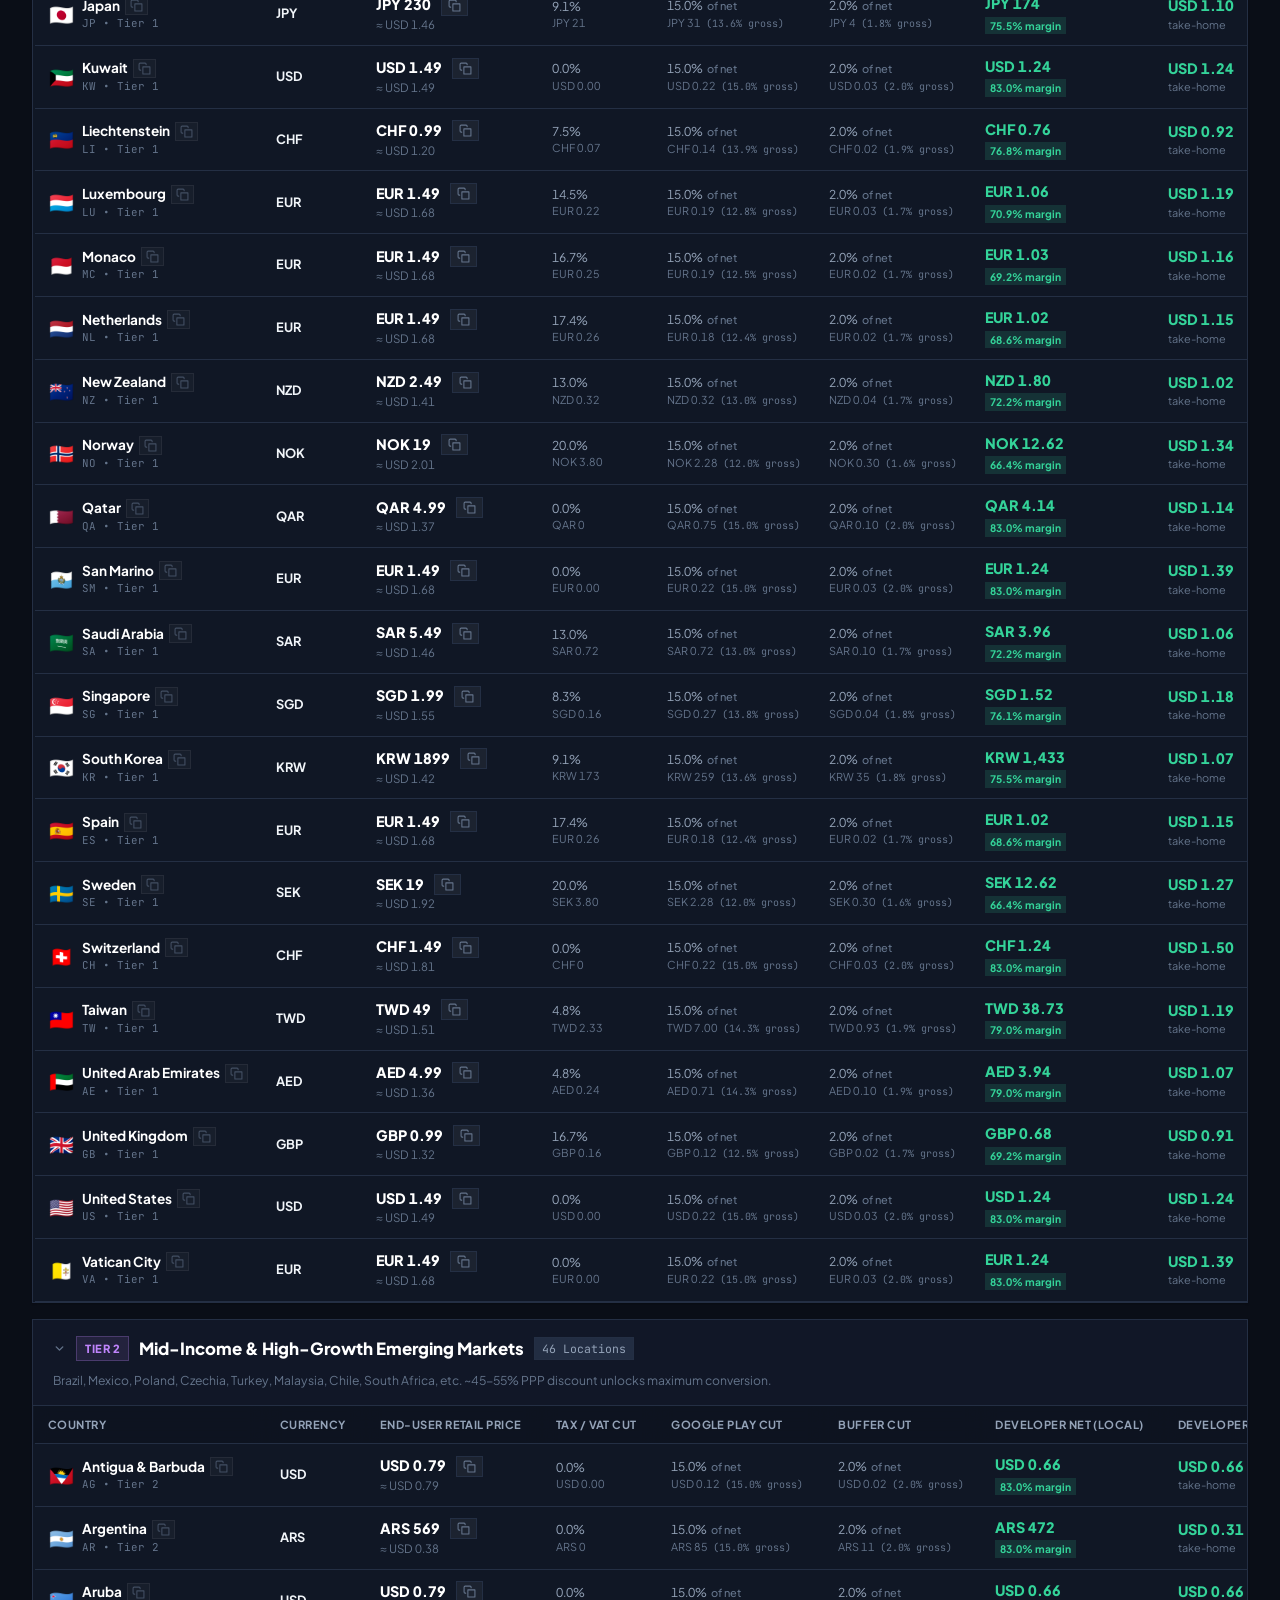
==== commit 6c33eca2: "Release v1.9.5: Dynamic CSV filenames, custom range control, robust Play Console price input & save " ====
--- a/index.html
+++ b/index.html
@@ -66,7 +66,7 @@
         <!-- Semantic Version & Telemetry Badge -->
         <div class="header-version-pill" id="headerVersionPill" role="button" tabindex="0" title="Click to view Version History &amp; Changelog">
           <span class="version-dot"></span>
-          <span class="version-tag" id="appVersionText">v1.9.4</span>
+          <span class="version-tag" id="appVersionText">v1.9.5</span>
           <span class="version-sep">•</span>
           <span class="version-date" id="lastUpdatedDateText">Updated 03 Nov 2026</span>
           <svg width="12" height="12" viewBox="0 0 24 24" fill="none" stroke="currentColor" stroke-width="2.5" stroke-linecap="round" stroke-linejoin="round" class="version-info-icon"><circle cx="12" cy="12" r="10"></circle><line x1="12" y1="16" x2="12" y2="12"></line><line x1="12" y1="8" x2="12.01" y2="8"></line></svg>
@@ -1067,7 +1067,7 @@
           <div>
             <div class="modal-title-row">
               <h3>PlayPrice Engine Version History</h3>
-              <span class="version-tag-pill">v1.9.4 (Latest)</span>
+              <span class="version-tag-pill">v1.9.5 (Latest)</span>
             </div>
             <p class="modal-sub">Semantic Versioning Tracking (Major.Minor.Micro) • Last Updated 03 Nov 2026</p>
           </div>
@@ -1086,8 +1086,29 @@
         </div>
 
         <div class="changelog-timeline">
+          <!-- Release v1.9.5 -->
+          <div class="changelog-item current">
+            <div class="changelog-marker"></div>
+            <div class="changelog-content">
+              <div class="changelog-header">
+                <span class="changelog-version">v1.9.5</span>
+                <span class="changelog-tag tag-micro">Patch Release</span>
+                <span class="changelog-date">03 Nov 2026</span>
+              </div>
+              <ul class="changelog-list">
+                <li><strong>Gentle "+1 Issue" Audio Notification:</strong> Added a soothing, non-harsh Web Audio chime (dual sine oscillator chord with lowpass filtering) that sounds exclusively when the plugin encounters an issue (+1 Issue), with an in-panel toggle to mute or preview anytime.</li>
+                <li><strong>"New countries/regions" Direct Currency Search &amp; Foldout Expansion:</strong> Updated the search query for global fallback pools to use exact terms <code>"New countries/regions (USD)"</code> and <code>"New countries/regions (EUR)"</code>, and added automated detection and expansion for the parent row foldout (<code>button[debug-id="zippy-button"]</code>) whenever child pools are collapsed.</li>
+                <li><strong>"New countries/regions" Direct Currency Search &amp; Foldout Expansion:</strong> Updated the search query for global fallback pools to use exact terms <code>"New countries/regions (USD)"</code> and <code>"New countries/regions (EUR)"</code>, and added automated detection and expansion for the parent row foldout (<code>button[debug-id="zippy-button"]</code>) whenever child pools are collapsed.</li>
+                <li><strong>Tags Input Field Exclusion Filter:</strong> Added strict exclusion rules to ignore Google Play Console's <code>&lt;console-multi-suggest-input inputarialabel="Enter tags"&gt;</code> and tag chips, ensuring the robot never mistargets developer tag input fields as price inputs.</li>
+                <li><strong>Custom CSV Range Control (Start / Stop Index) in Browser Robot:</strong> Added precise Start Index and Stop Index input controls to the PlayPrice Automator floating panel with live country name previews and quick "Select All" toggle, enabling developers to update custom ranges or individual countries in Google Play Console without running the full catalog.</li>
+                <li><strong>Dynamic Discount % in Automation Export Filename:</strong> Automation CSV exports now explicitly specify the active discount percentage in promotional mode following <code>{App Name} - {Discount %} Discount - {Item Name}.csv</code> (e.g. <code>GrassKing - 60% Discount - IAP - No Ads pack.csv</code>).</li>
+                <li><strong>Desktop &amp; Browser Mode Detection Alignment:</strong> Enhanced bot file parsers to recognize <code>discount</code> alongside legacy formats, auto-binding Mode 2 ("Set Discounted Retail Price") seamlessly upon file load.</li>
+              </ul>
+            </div>
+          </div>
+
           <!-- Release v1.9.4 -->
-          <div class="changelog-item current">
+          <div class="changelog-item">
             <div class="changelog-marker"></div>
             <div class="changelog-content">
               <div class="changelog-header">
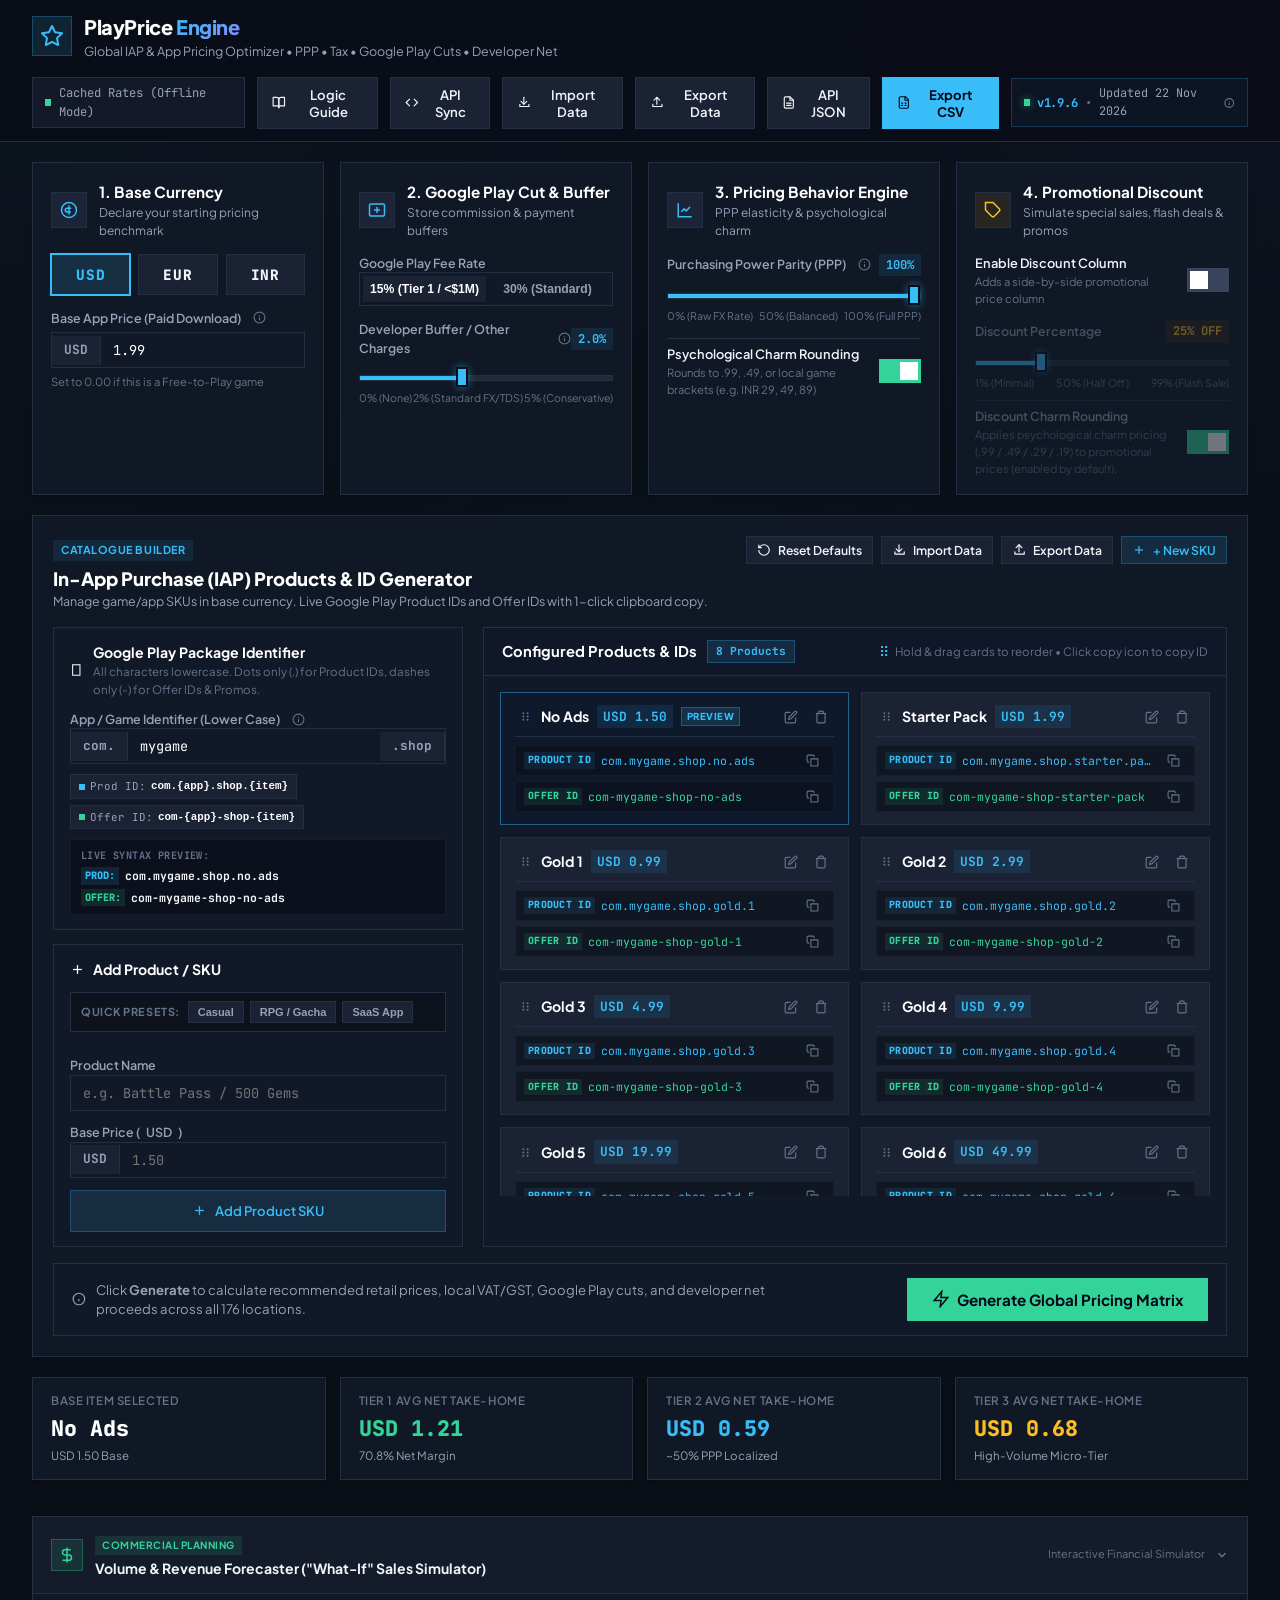
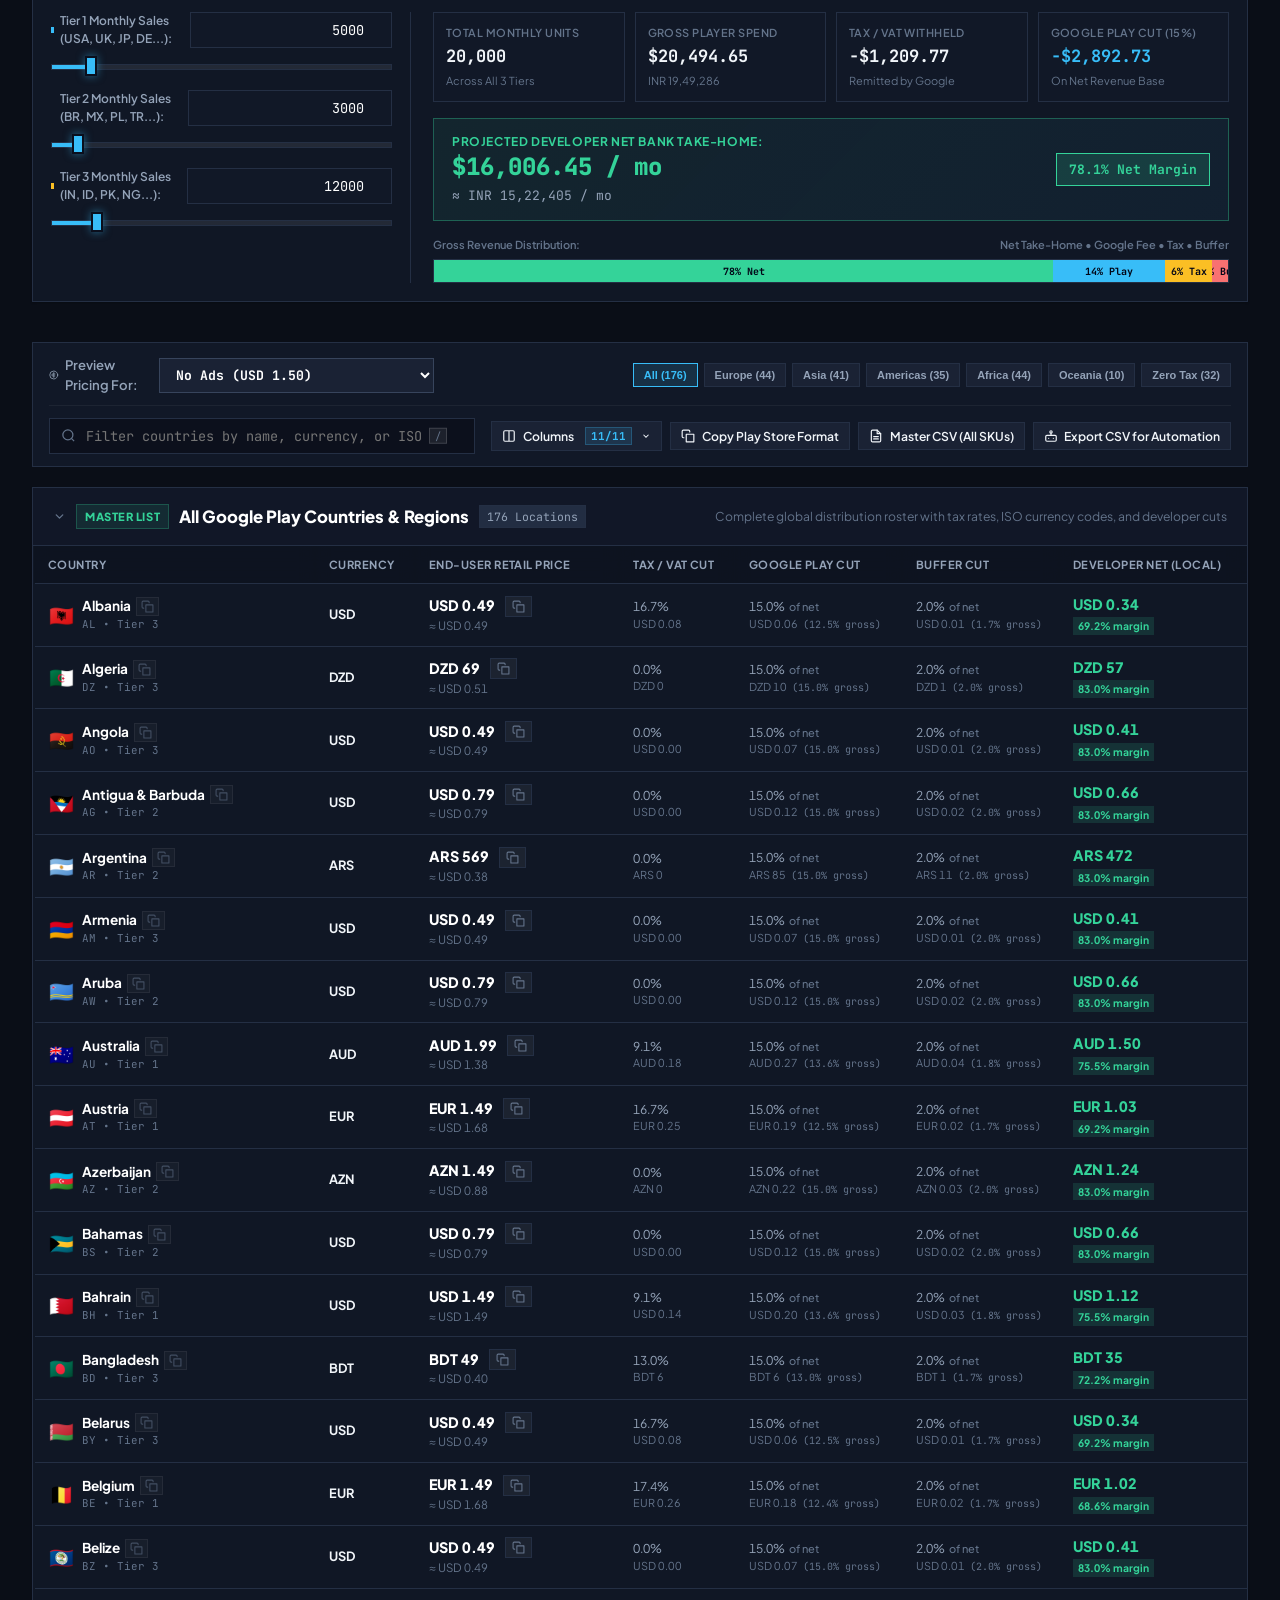
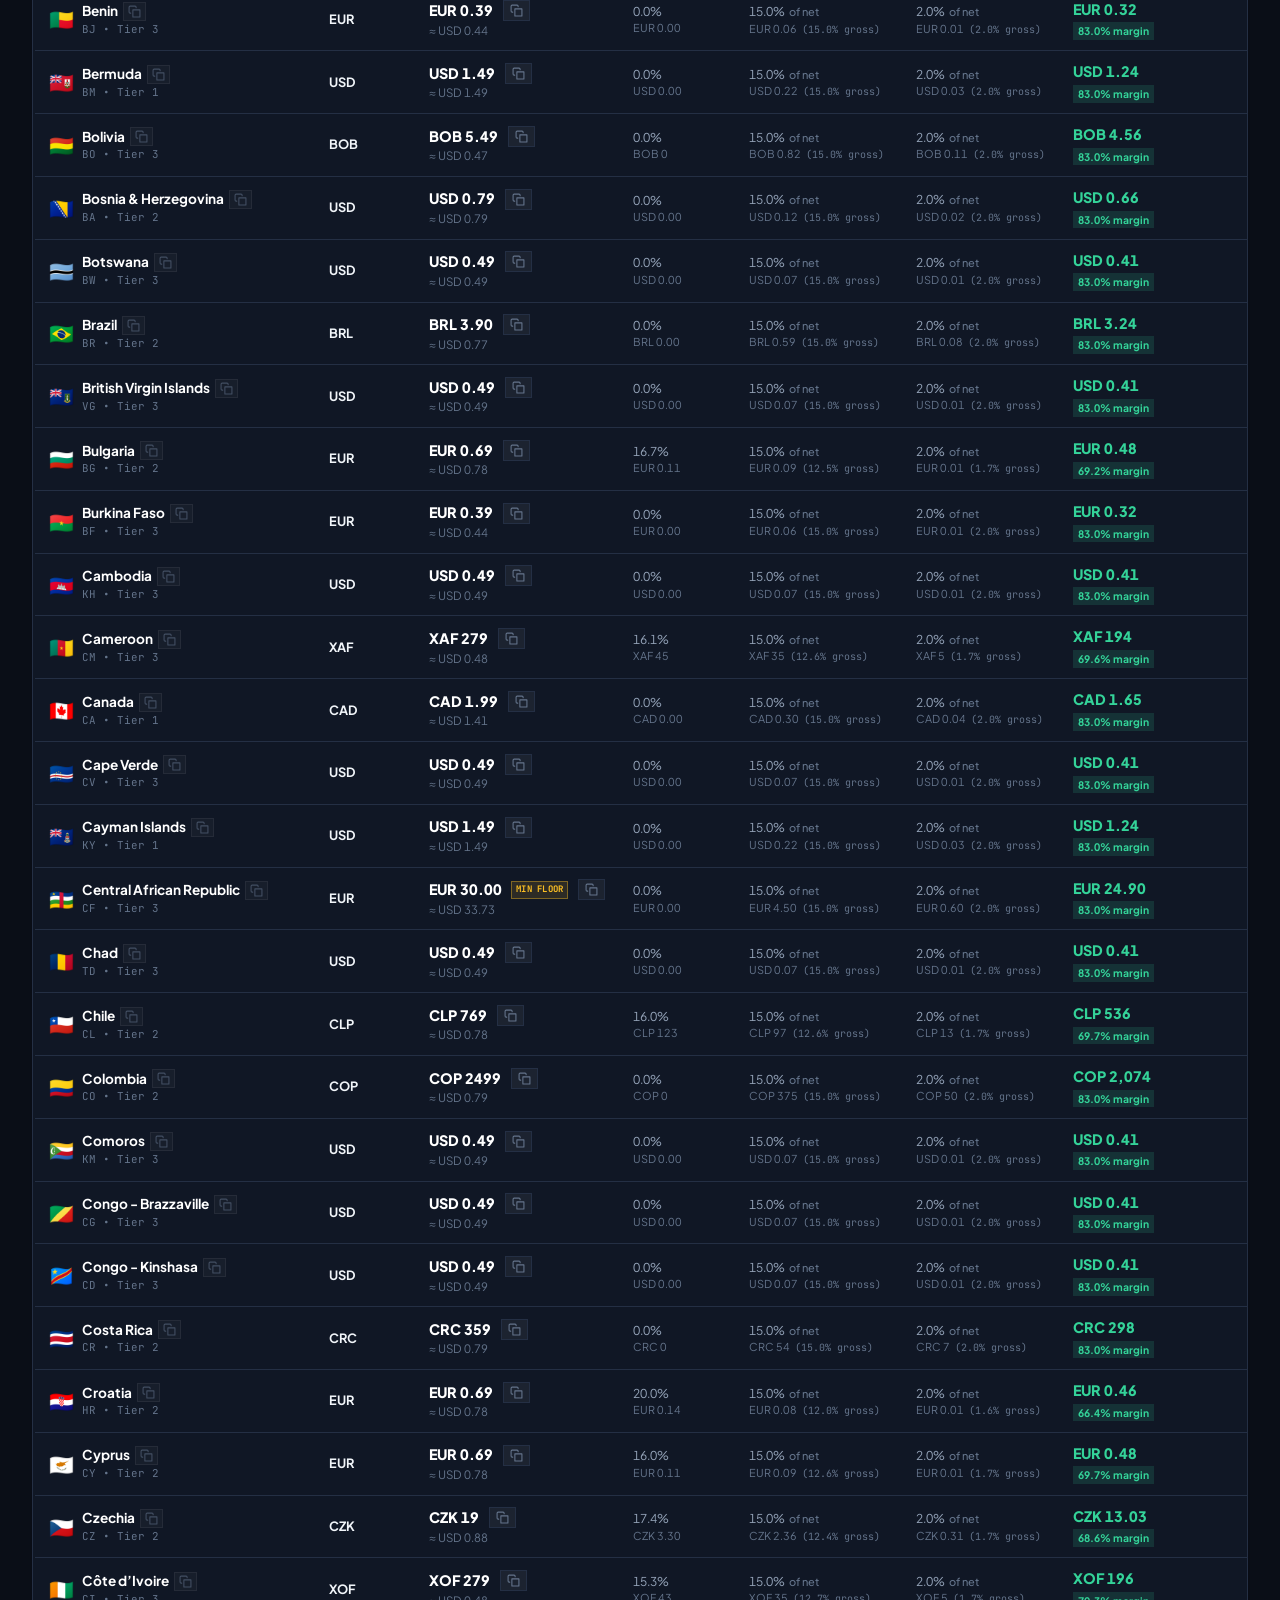
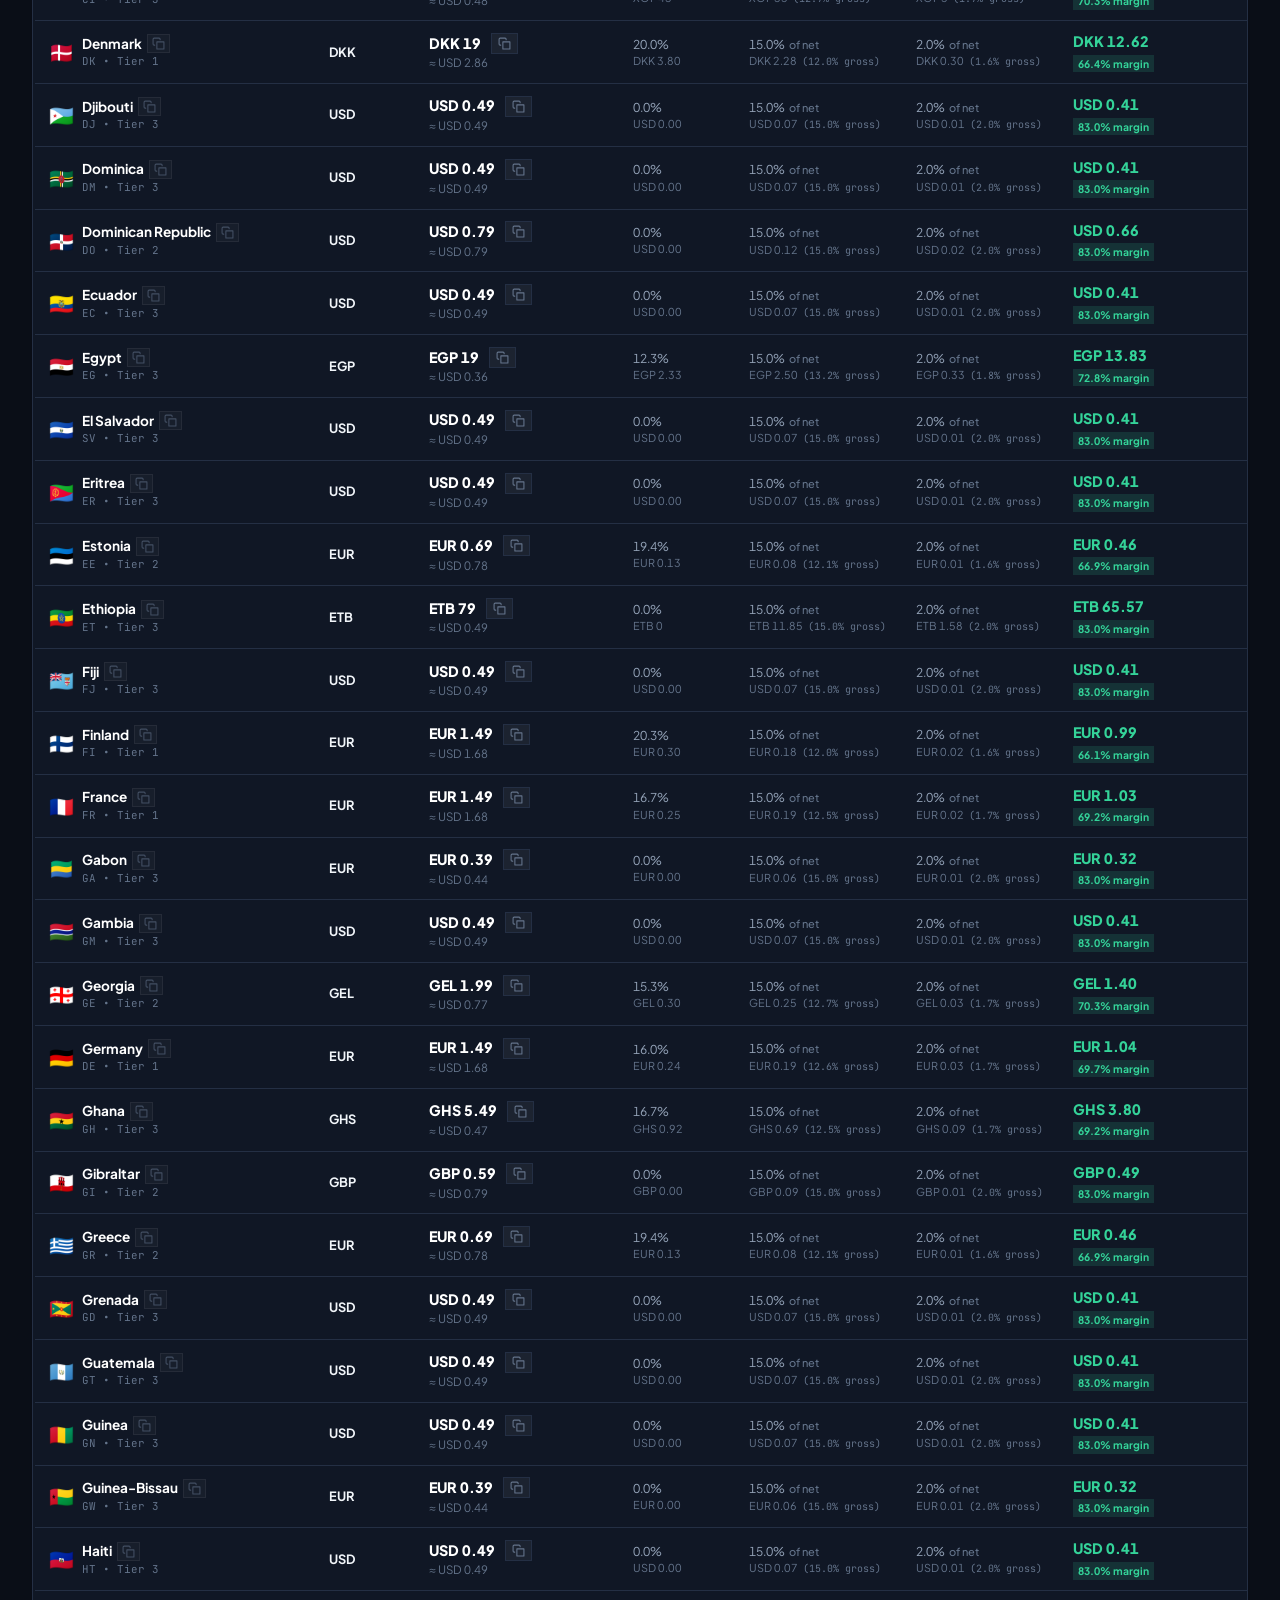
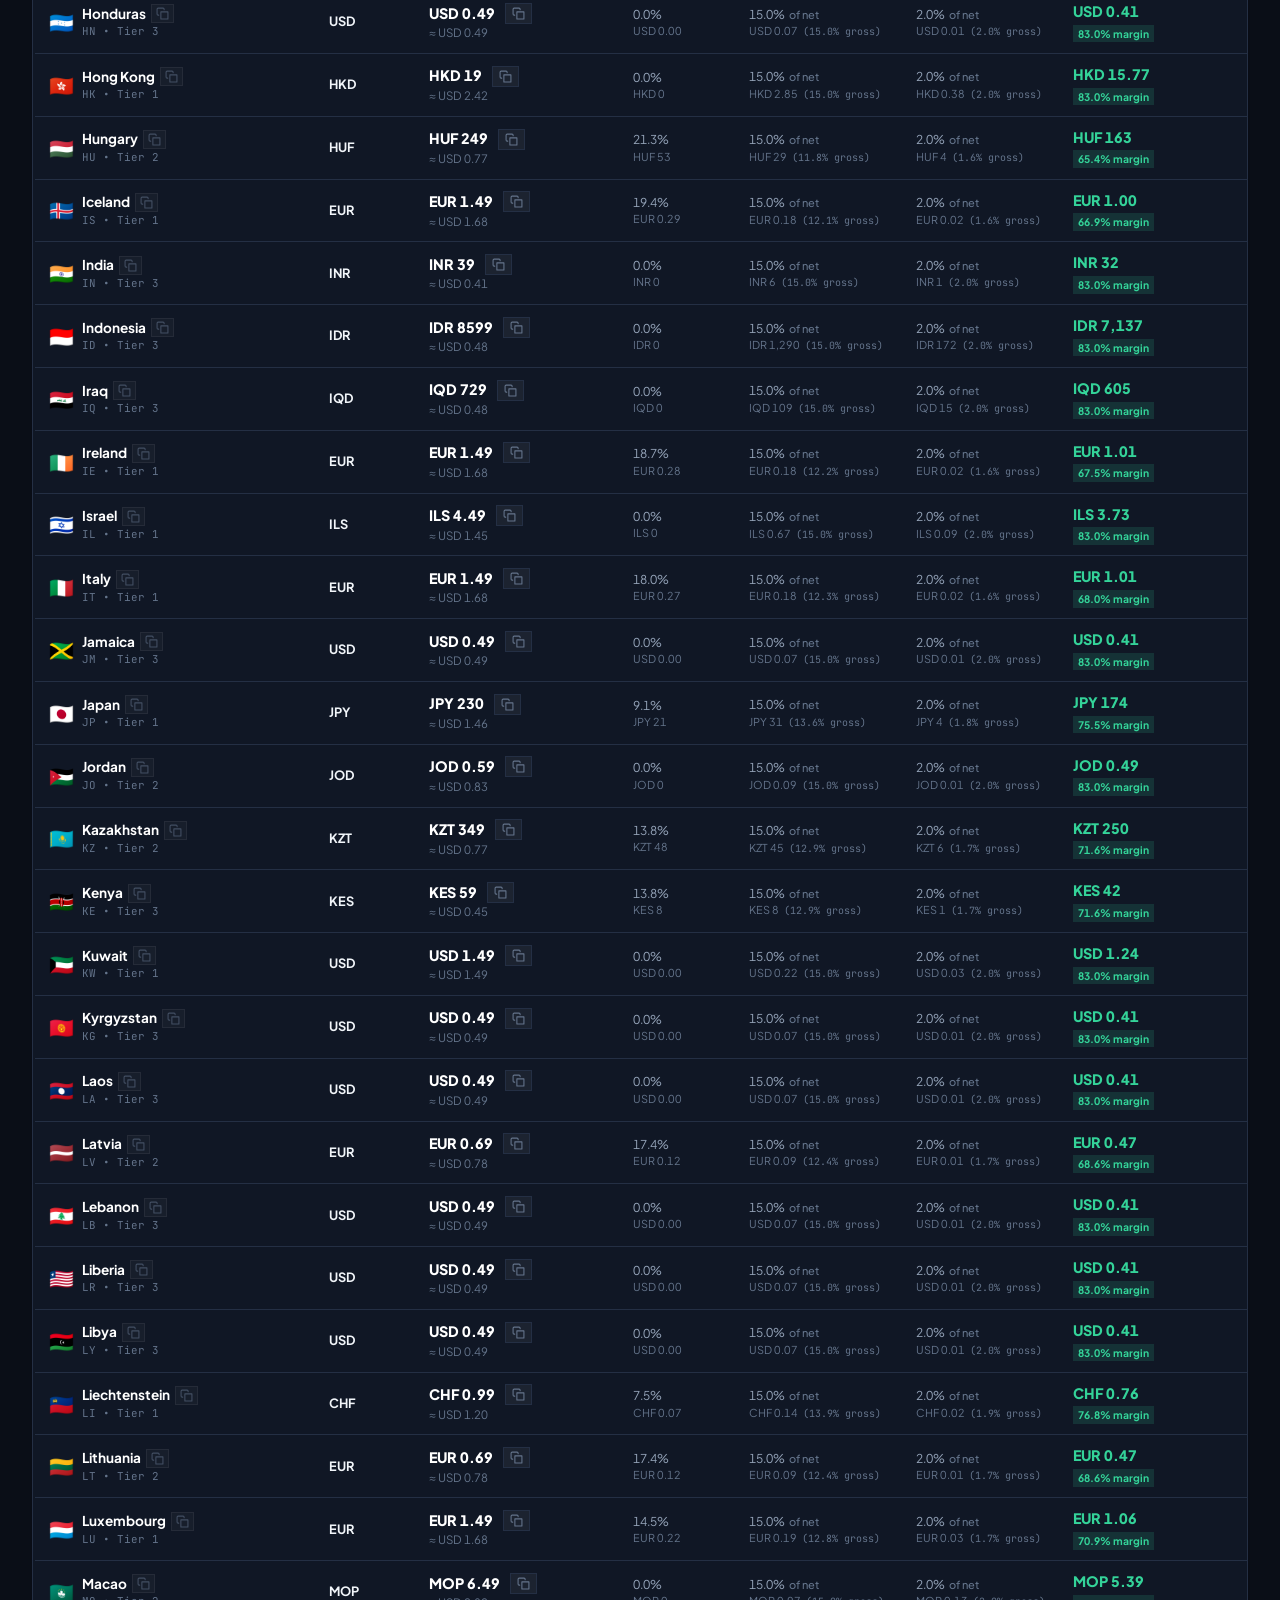
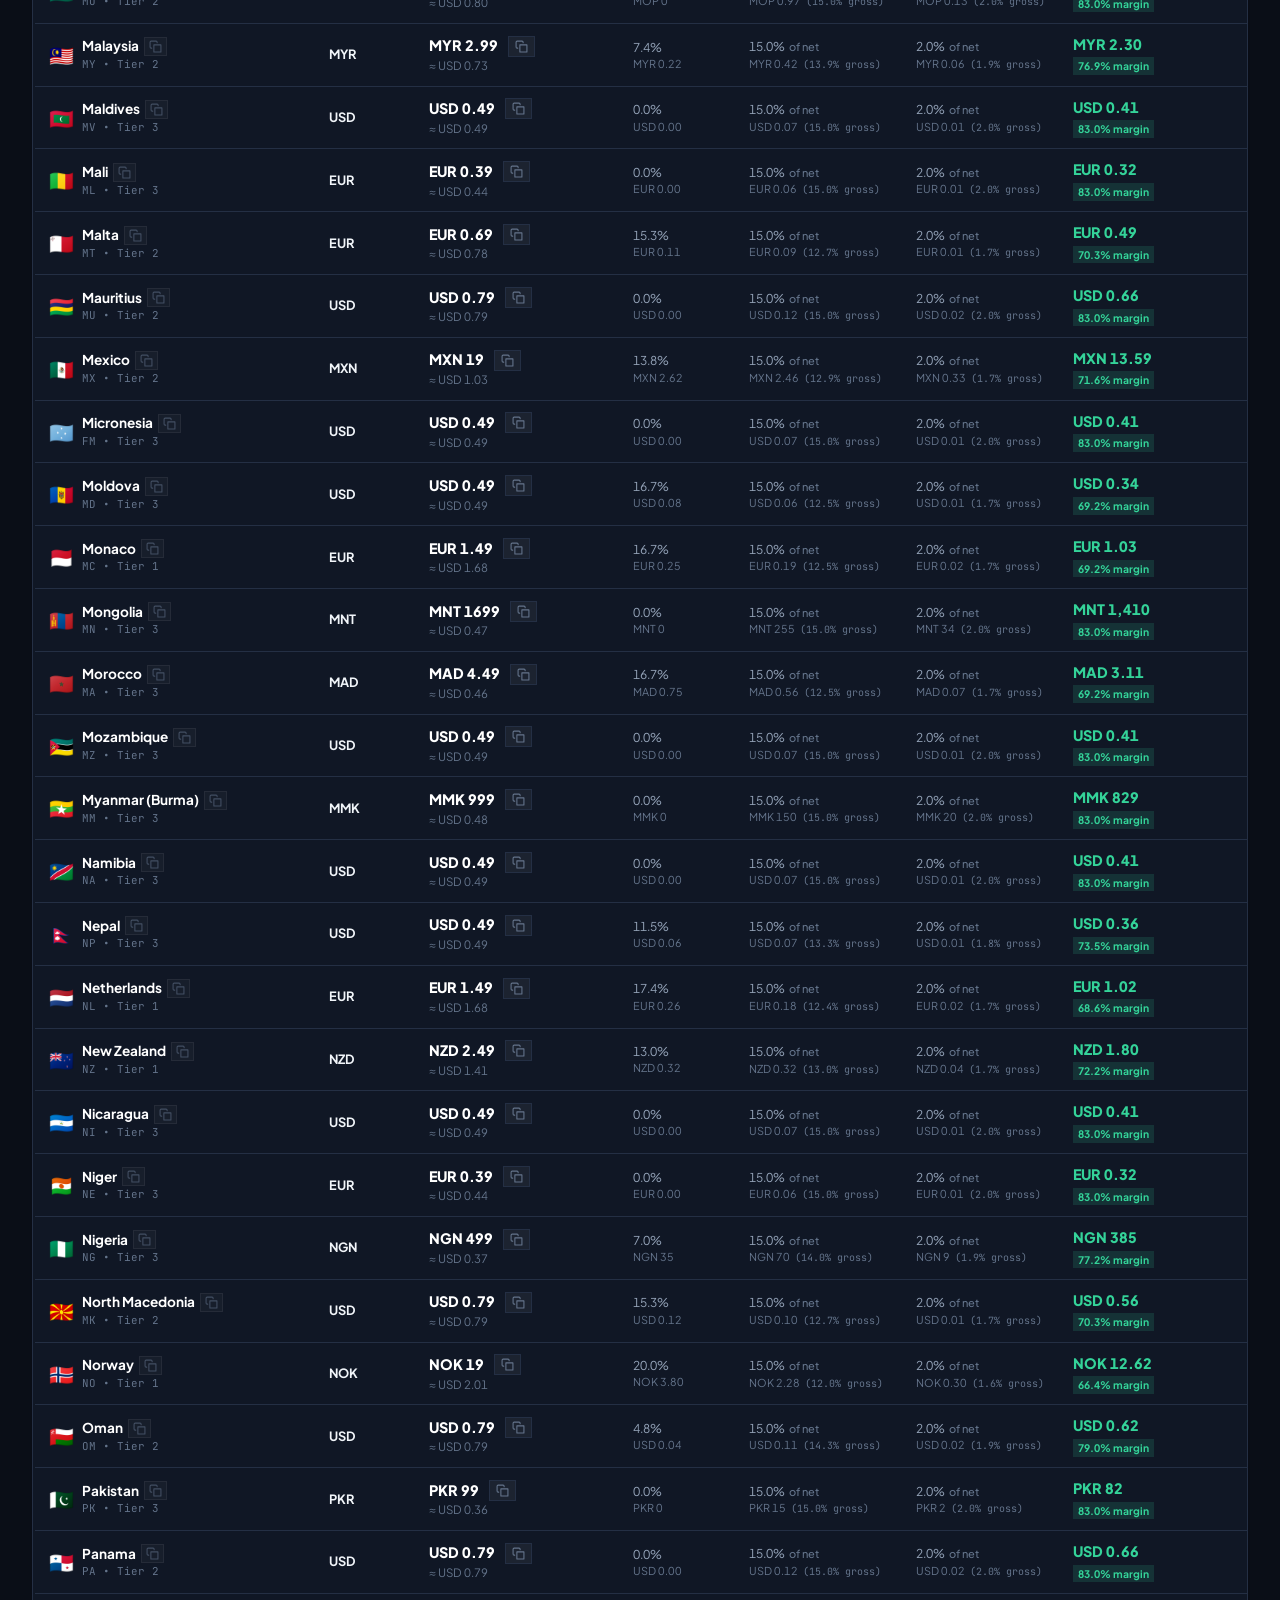
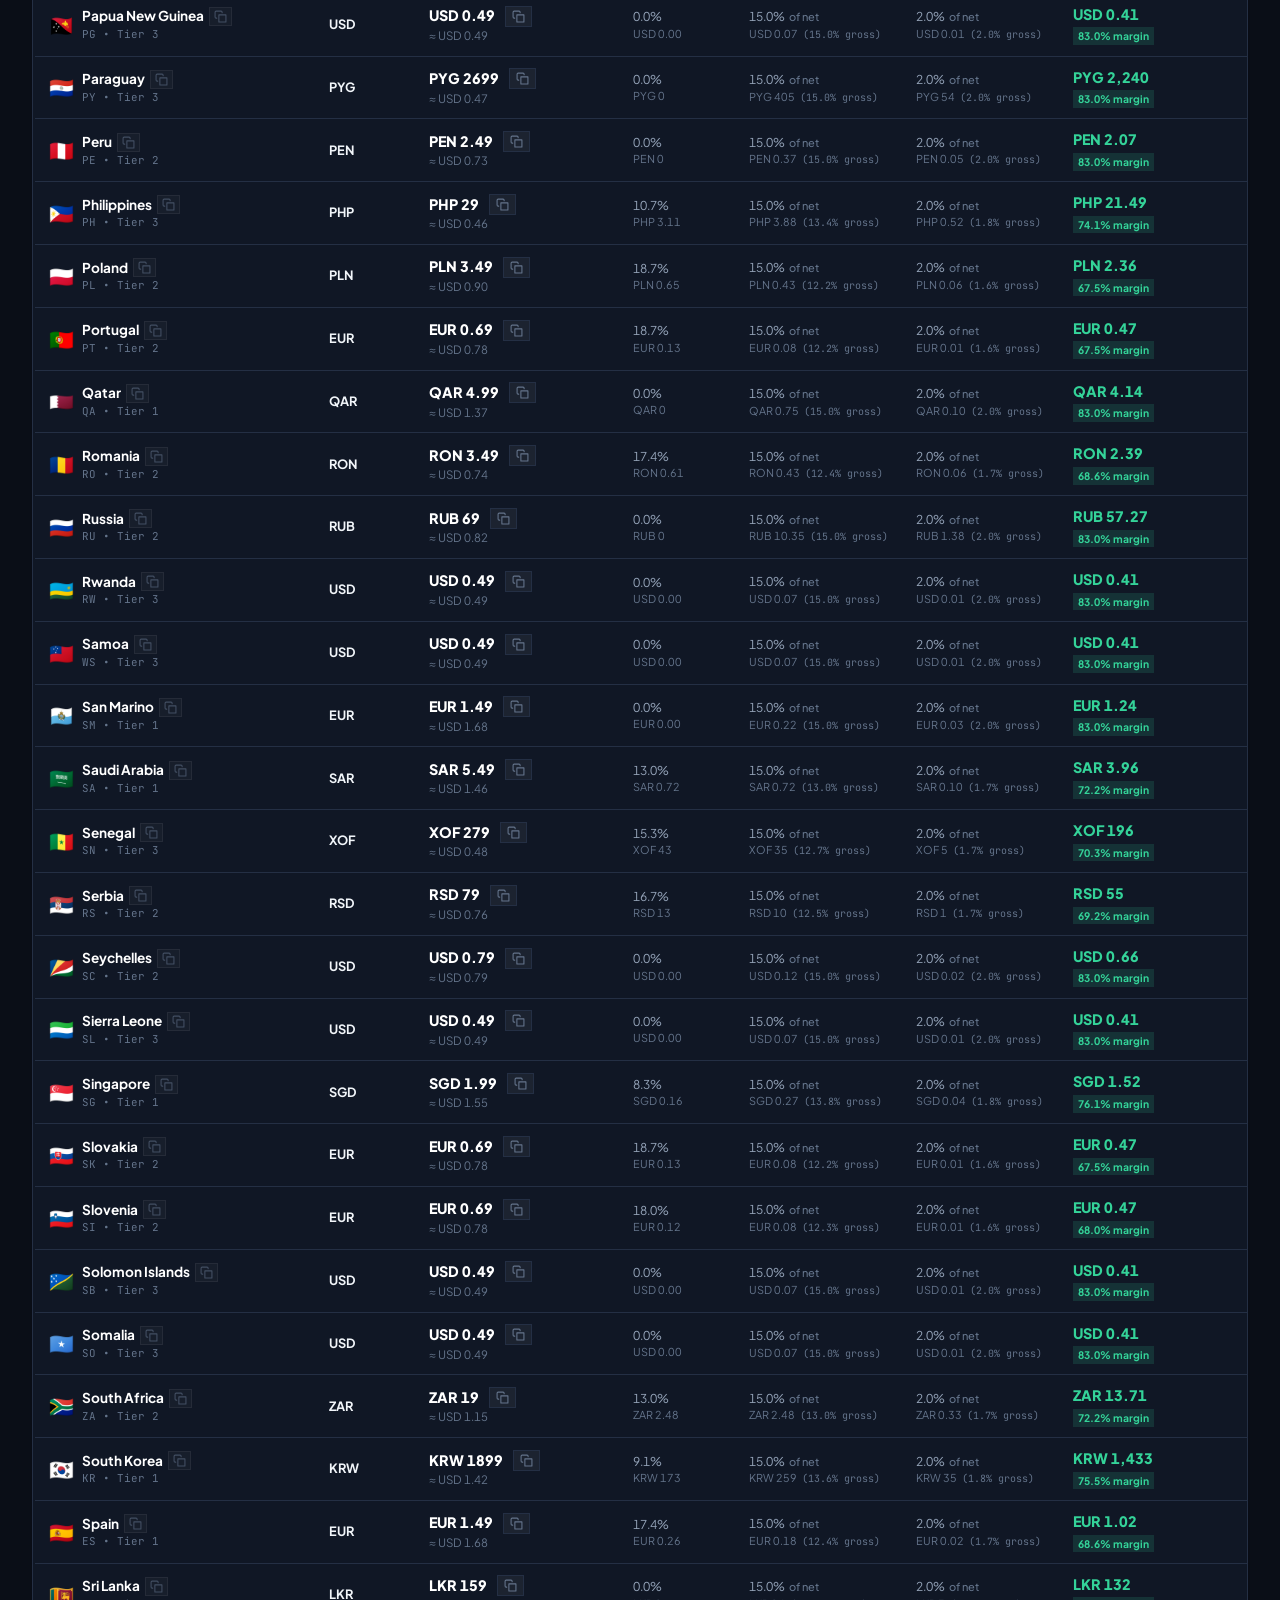
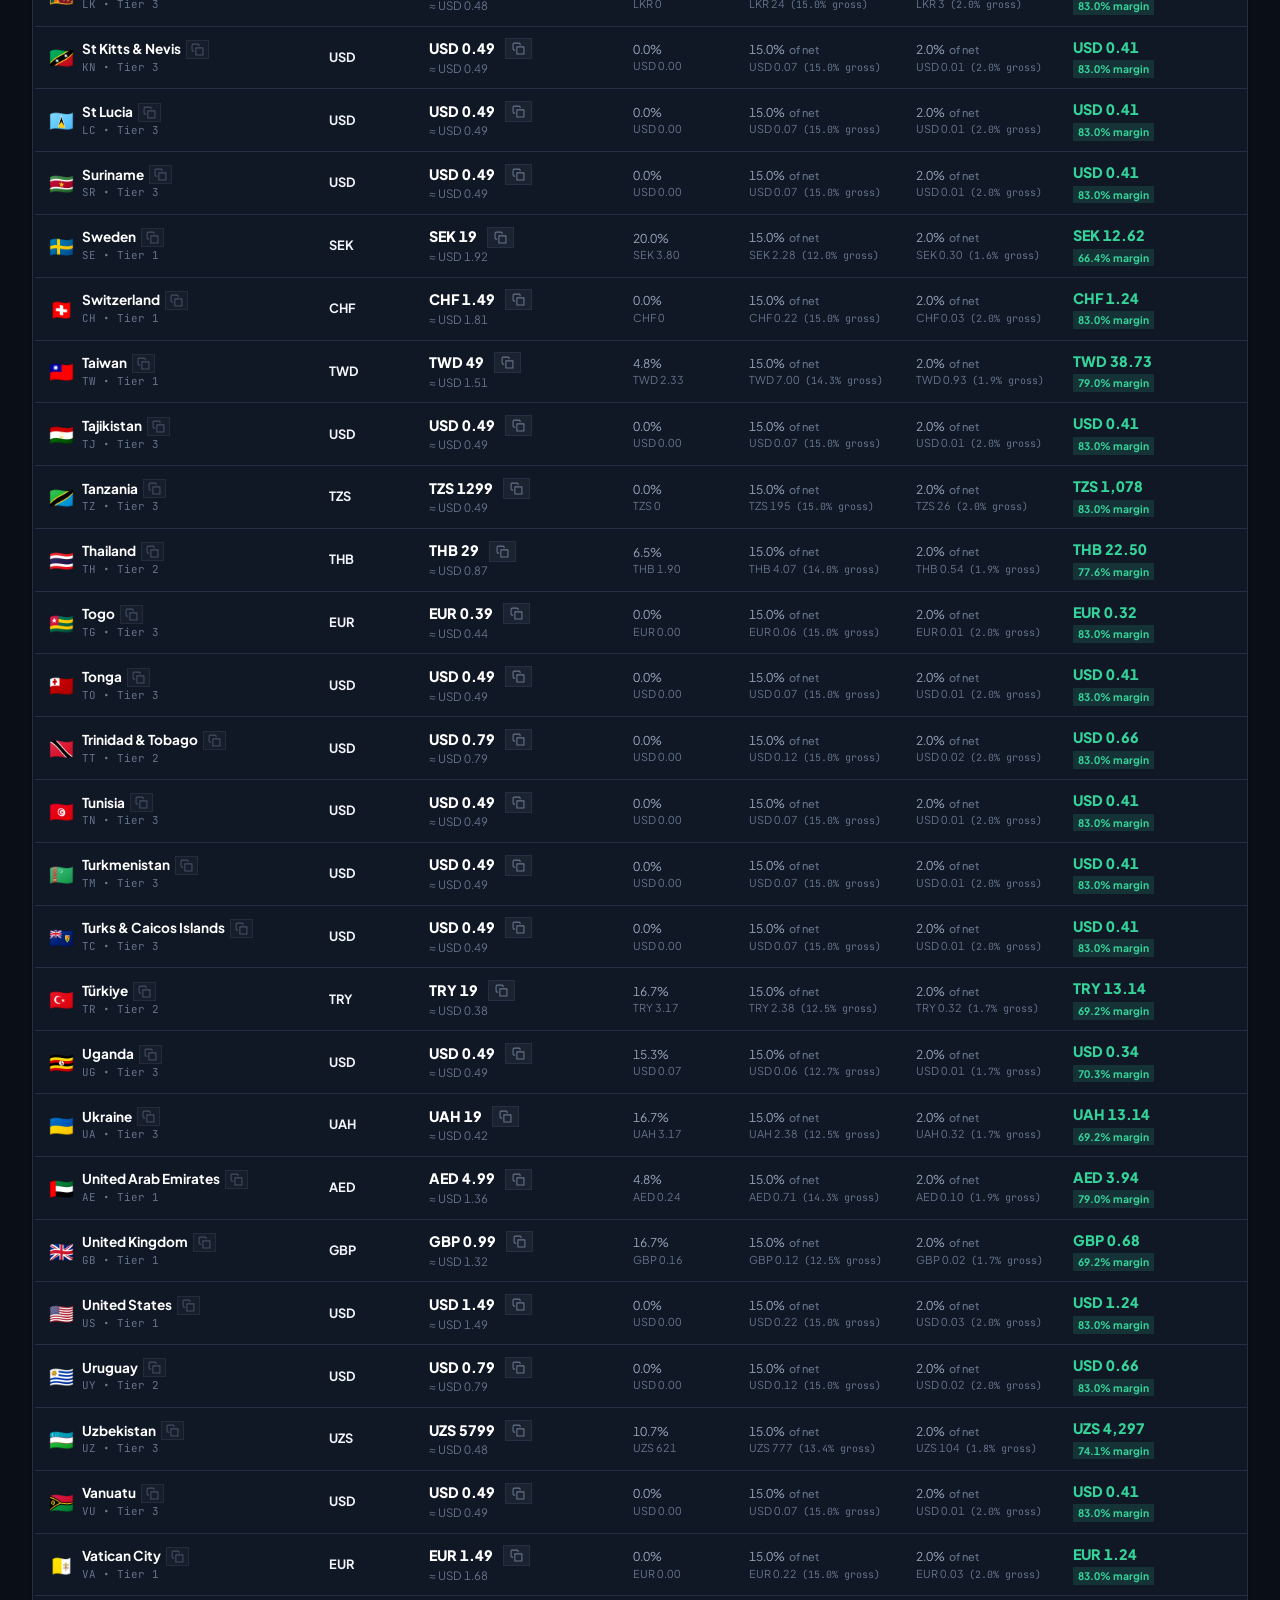
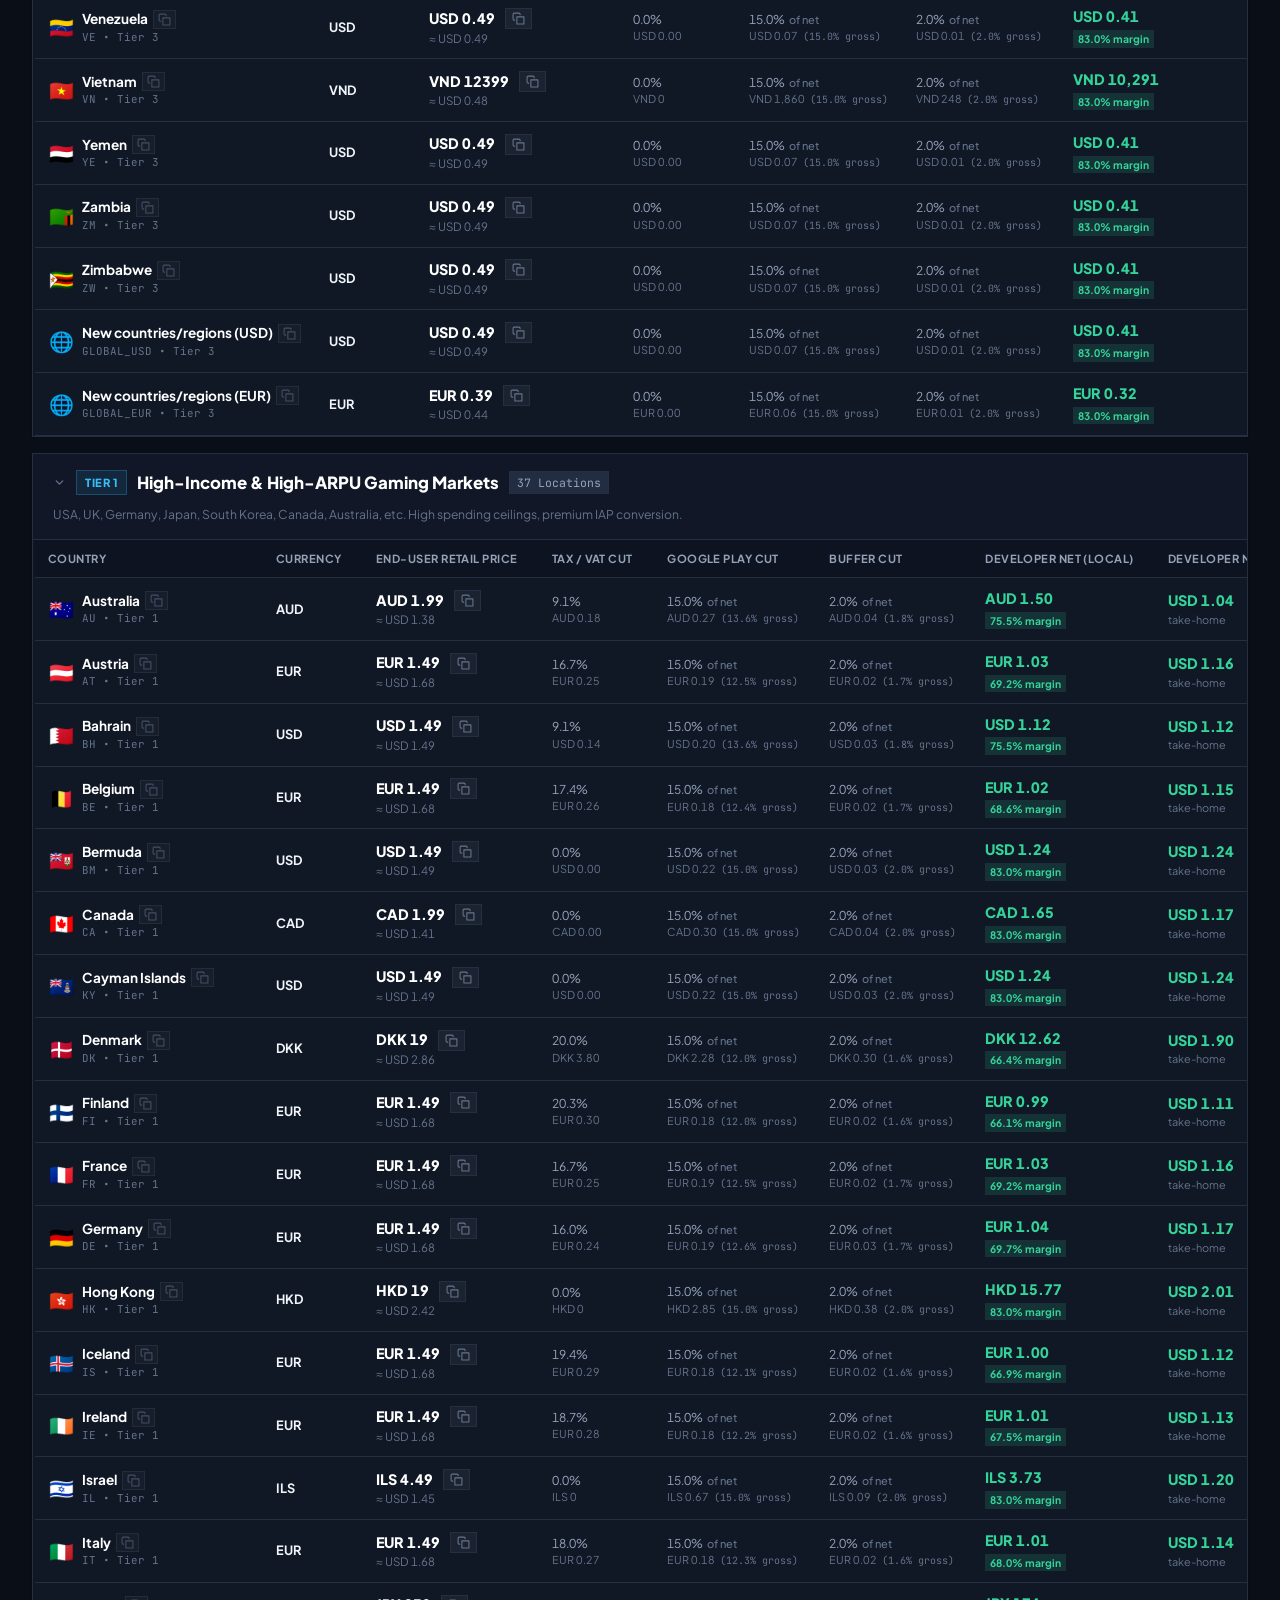
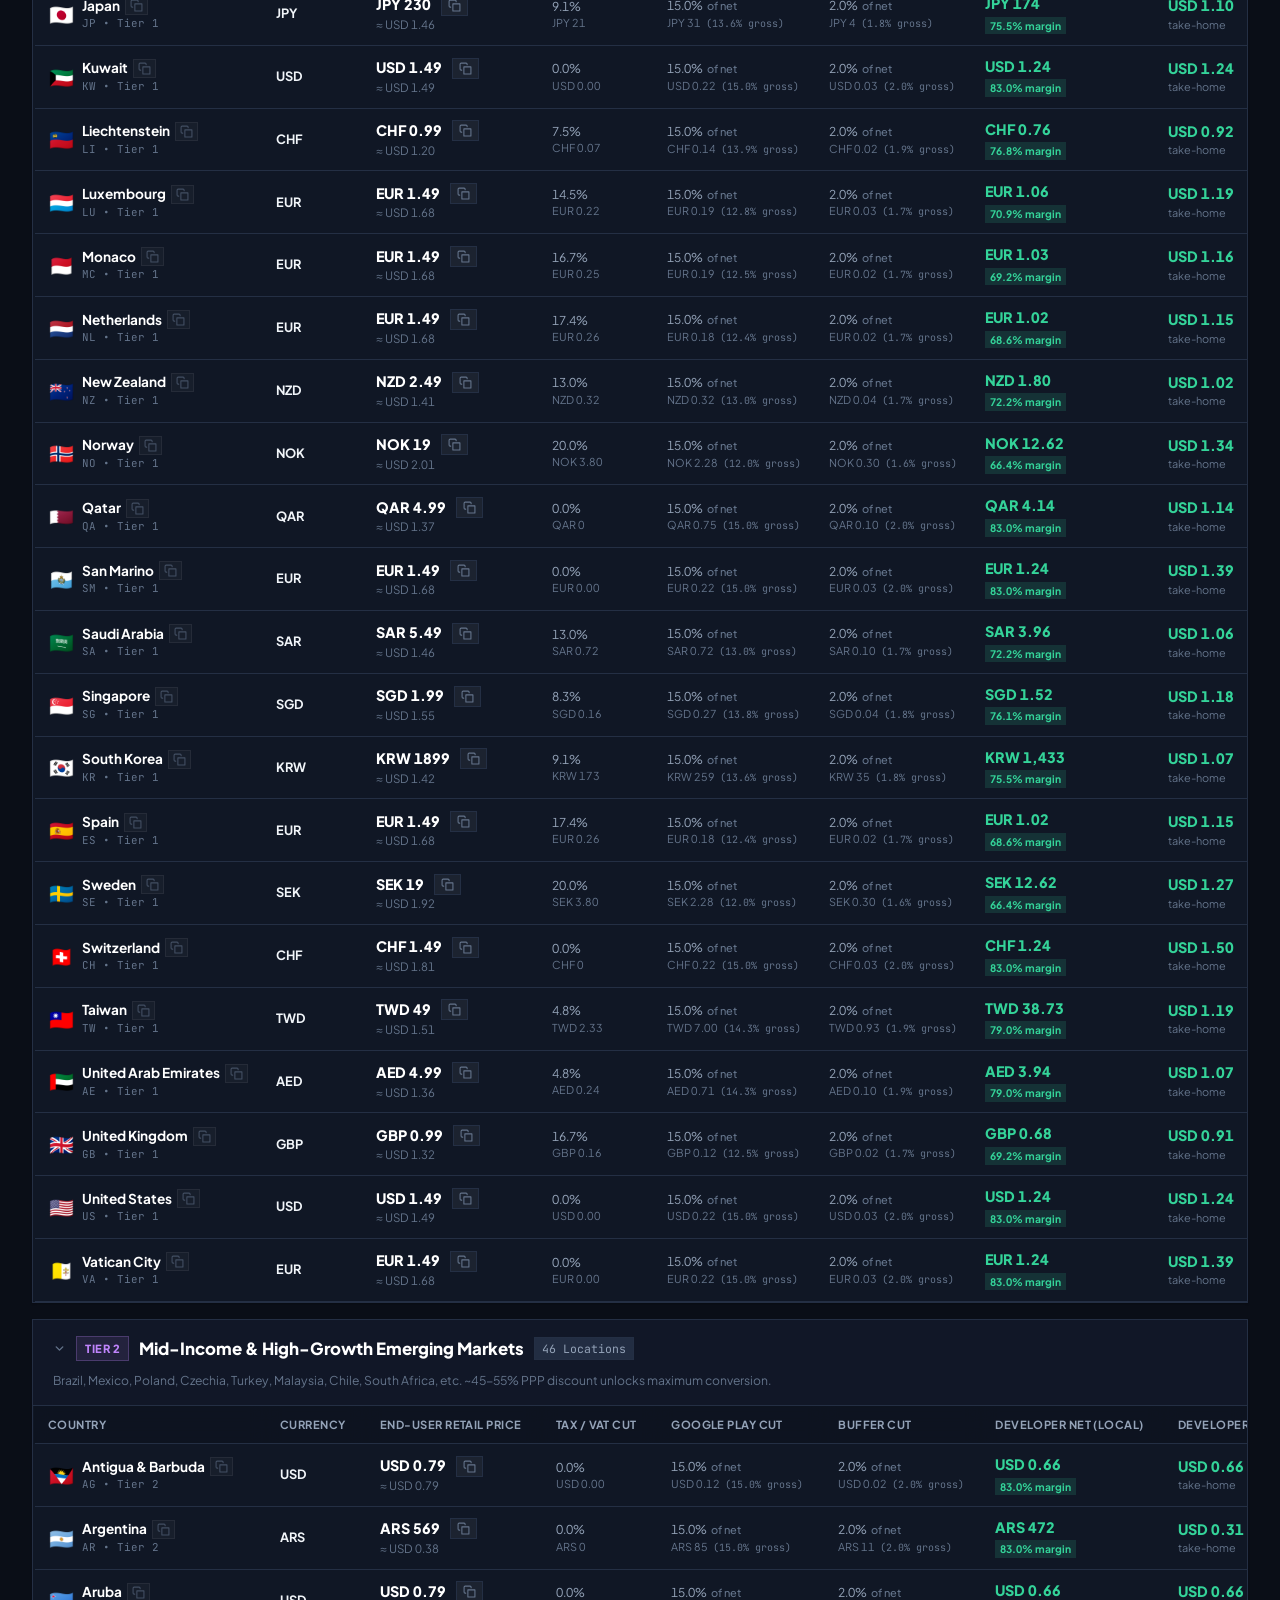
==== commit 4f6bbd44: "feat: synchronize Google Play Paid App & IAP minimum floor prices across all 176 storefronts (v1.9.6" ====
--- a/index.html
+++ b/index.html
@@ -66,9 +66,9 @@
         <!-- Semantic Version & Telemetry Badge -->
         <div class="header-version-pill" id="headerVersionPill" role="button" tabindex="0" title="Click to view Version History &amp; Changelog">
           <span class="version-dot"></span>
-          <span class="version-tag" id="appVersionText">v1.9.5</span>
+          <span class="version-tag" id="appVersionText">v1.9.6</span>
           <span class="version-sep">•</span>
-          <span class="version-date" id="lastUpdatedDateText">Updated 03 Nov 2026</span>
+          <span class="version-date" id="lastUpdatedDateText">Updated 22 Nov 2026</span>
           <svg width="12" height="12" viewBox="0 0 24 24" fill="none" stroke="currentColor" stroke-width="2.5" stroke-linecap="round" stroke-linejoin="round" class="version-info-icon"><circle cx="12" cy="12" r="10"></circle><line x1="12" y1="16" x2="12" y2="12"></line><line x1="12" y1="8" x2="12.01" y2="8"></line></svg>
         </div>
       </div>
@@ -923,10 +923,10 @@
 
         <div class="logic-block">
           <h4>5. Google Play Minimum Price Floors (Paid Apps vs. IAP Catalogue)</h4>
-          <p>Google Play enforces two distinct minimum transaction limits across regional storefronts:</p>
+          <p>Google Play enforces synchronized official minimum transaction limits across all regional storefronts:</p>
           <ul>
-            <li><strong>Paid App (Download Price):</strong> Governed by <code>GOOGLE_PLAY_PAID_APP_MIN_PRICES</code>. Enforces standard upfront download minimums (e.g. $0.99 USD, €0.99 EUR, £0.79 GBP, ₹10.00 INR, R$ 2.00 BRL, ¥100 JPY), preventing paid apps from violating Google's minimum listing threshold.</li>
-            <li><strong>In-App Purchases (IAP) &amp; Promotional Sales:</strong> Governed by <code>GOOGLE_PLAY_IAP_MIN_PRICES</code>. Allows micro-pricing down to Google's official sub-dollar thresholds (e.g. $0.05 USD, €0.05 EUR, ₹4.00 INR, R$ 0.30 BRL, ¥7 JPY, 1,000 IDR) for consumable items, starter packs, and discounted sales.</li>
+            <li><strong>Paid App (Download Price):</strong> Governed by <code>GOOGLE_PLAY_PAID_APP_MIN_PRICES</code> and country-specific listing floors. Synchronized to Google's official regional minimum transaction floors (e.g. $0.05 USD, €0.05 EUR, £0.05 GBP, ₹4.00 INR, R$ 0.30 BRL, ¥7 JPY, 70 KRW, 7.90 DZD, 74.75 ARS) across all 174 countries + 2 regions.</li>
+            <li><strong>In-App Purchases (IAP) &amp; Promotional Sales:</strong> Governed by <code>GOOGLE_PLAY_IAP_MIN_PRICES</code>. Enforces official micro-pricing thresholds (e.g. $0.05 USD, €0.05 EUR, ₹4.00 INR, R$ 0.30 BRL, ¥7 JPY, 1,000 IDR) for consumable items, starter packs, and discounted sales.</li>
           </ul>
         </div>
       </div>
@@ -1067,9 +1067,9 @@
           <div>
             <div class="modal-title-row">
               <h3>PlayPrice Engine Version History</h3>
-              <span class="version-tag-pill">v1.9.5 (Latest)</span>
-            </div>
-            <p class="modal-sub">Semantic Versioning Tracking (Major.Minor.Micro) • Last Updated 03 Nov 2026</p>
+              <span class="version-tag-pill">v1.9.6 (Latest)</span>
+            </div>
+            <p class="modal-sub">Semantic Versioning Tracking (Major.Minor.Micro) • Last Updated 22 Nov 2026</p>
           </div>
         </div>
         <button class="modal-close" id="btnCloseVersionModal" title="Close modal">
@@ -1086,8 +1086,26 @@
         </div>
 
         <div class="changelog-timeline">
+          <!-- Release v1.9.6 -->
+          <div class="changelog-item current">
+            <div class="changelog-marker"></div>
+            <div class="changelog-content">
+              <div class="changelog-header">
+                <span class="changelog-version">v1.9.6</span>
+                <span class="changelog-tag tag-micro">Patch Release</span>
+                <span class="changelog-date">22 Nov 2026</span>
+              </div>
+              <ul class="changelog-list">
+                <li><strong>Comprehensive Google Play Minimum Price Floor Calibration:</strong> Synchronized official minimum transaction floors (<code>Min_Floor_Price</code>) for both Paid App Download Prices and In-App Purchases (IAP) across all 174 countries + 2 new fallback regions (176 total storefronts), fully matching the active Google Play Console matrix.</li>
+                <li><strong>Universal Sub-Dollar Paid App Minimums:</strong> Paid app upfront download minimums updated to Google Play's latest official platform limits (e.g. $0.05 USD, €0.05 EUR, £0.05 GBP, ₹4.00 INR, R$ 0.30 BRL, ¥7 JPY, 70 KRW, 1,000 IDR, 50 CLP, 221 COP), eliminating obsolete legacy $0.99 listing limits across all 176 markets.</li>
+                <li><strong>Critical Regional IAP Floor Recalibrations:</strong> Adjusted 30 storefront currencies to Google Play's active exchange floors—including Argentina ARS adjusted from 0.30 to 74.75 ARS for inflation, Russia RUB to 15.00, Czechia CZK to 1.30, Poland PLN to 0.25, Algeria DZD reduced to 7.90, Nigeria NGN to 25.00, Pakistan PKR to 10.00, Philippines PHP to 3.00, Sri Lanka LKR to 11.40, and Tanzania TZS to 130.00.</li>
+                <li><strong>Complete 128-Currency Coverage &amp; Country-Level Clamping:</strong> Expanded floor lookup dictionary from 64 to all 128 global currencies, and embedded <code>minFloorPrice</code> and <code>maxFloorPrice</code> directly into each country profile for 100% deterministic, storefront-level compliance.</li>
+              </ul>
+            </div>
+          </div>
+
           <!-- Release v1.9.5 -->
-          <div class="changelog-item current">
+          <div class="changelog-item">
             <div class="changelog-marker"></div>
             <div class="changelog-content">
               <div class="changelog-header">
